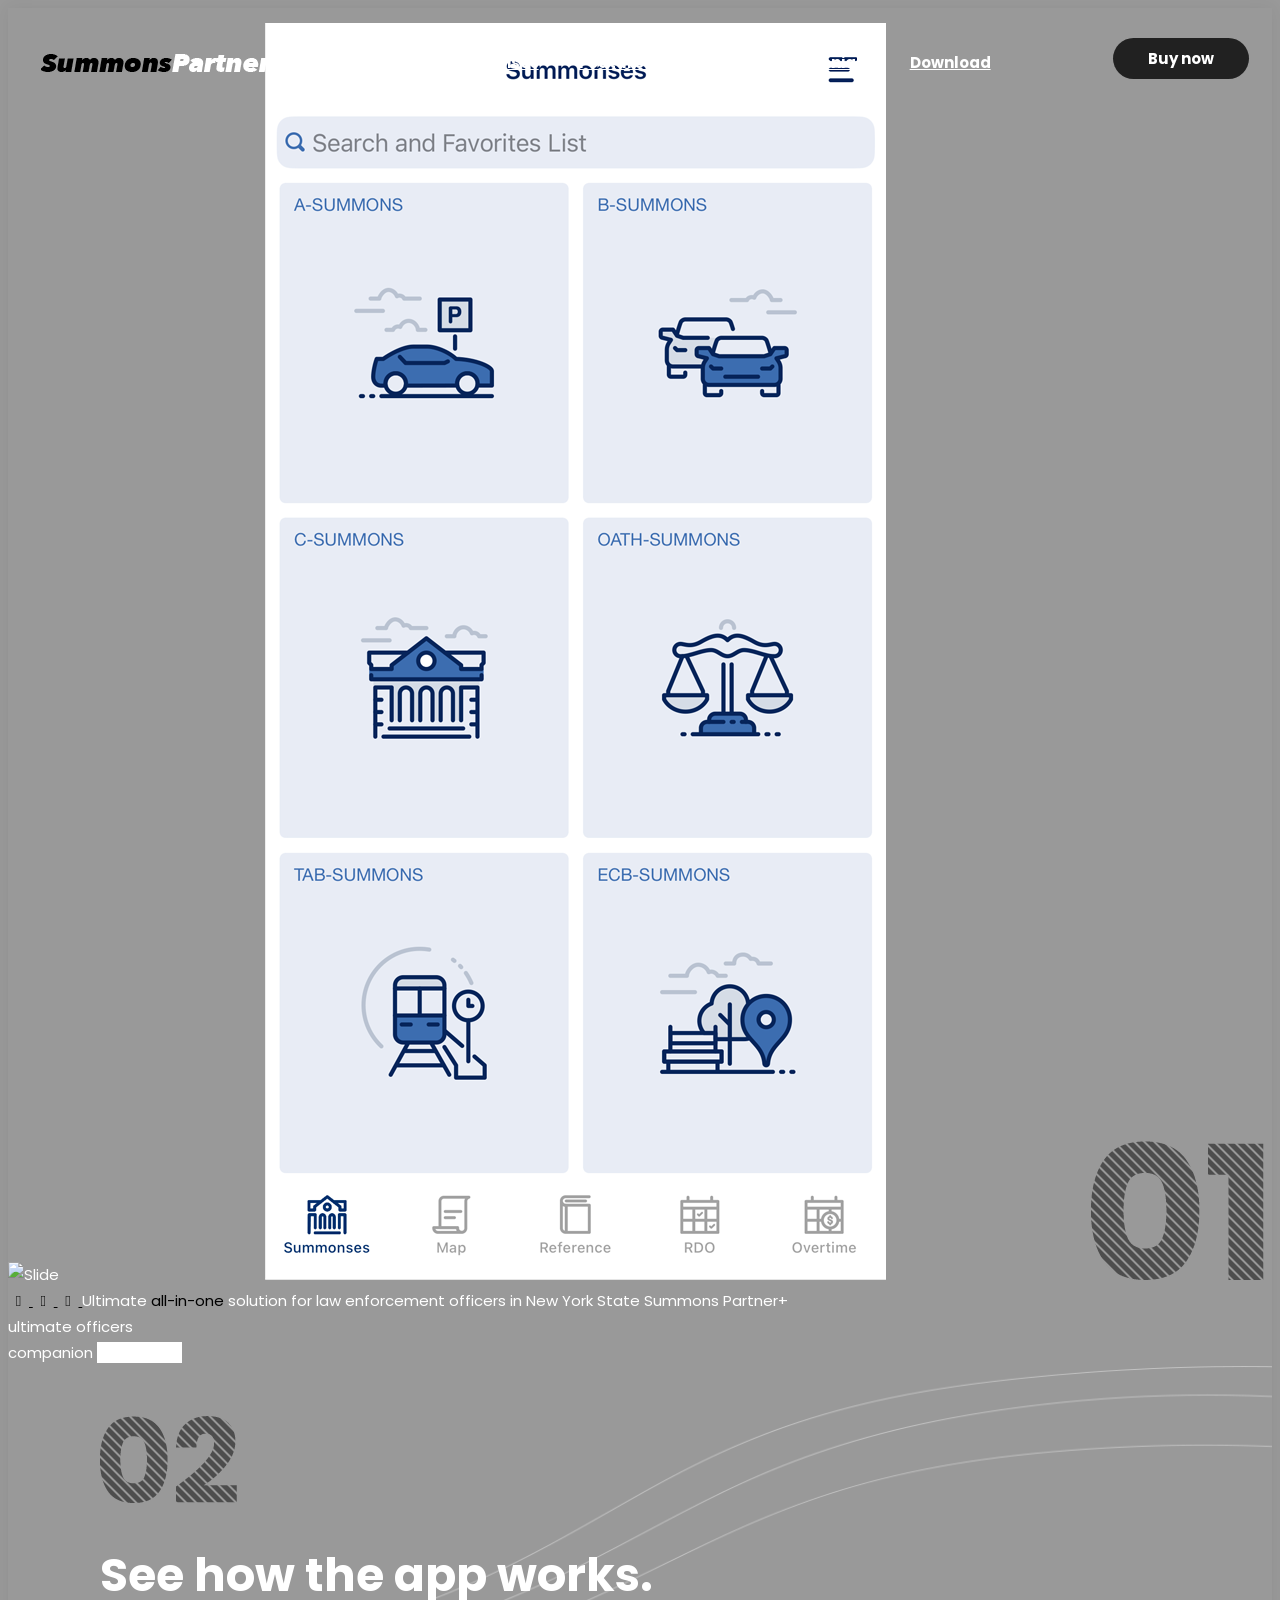
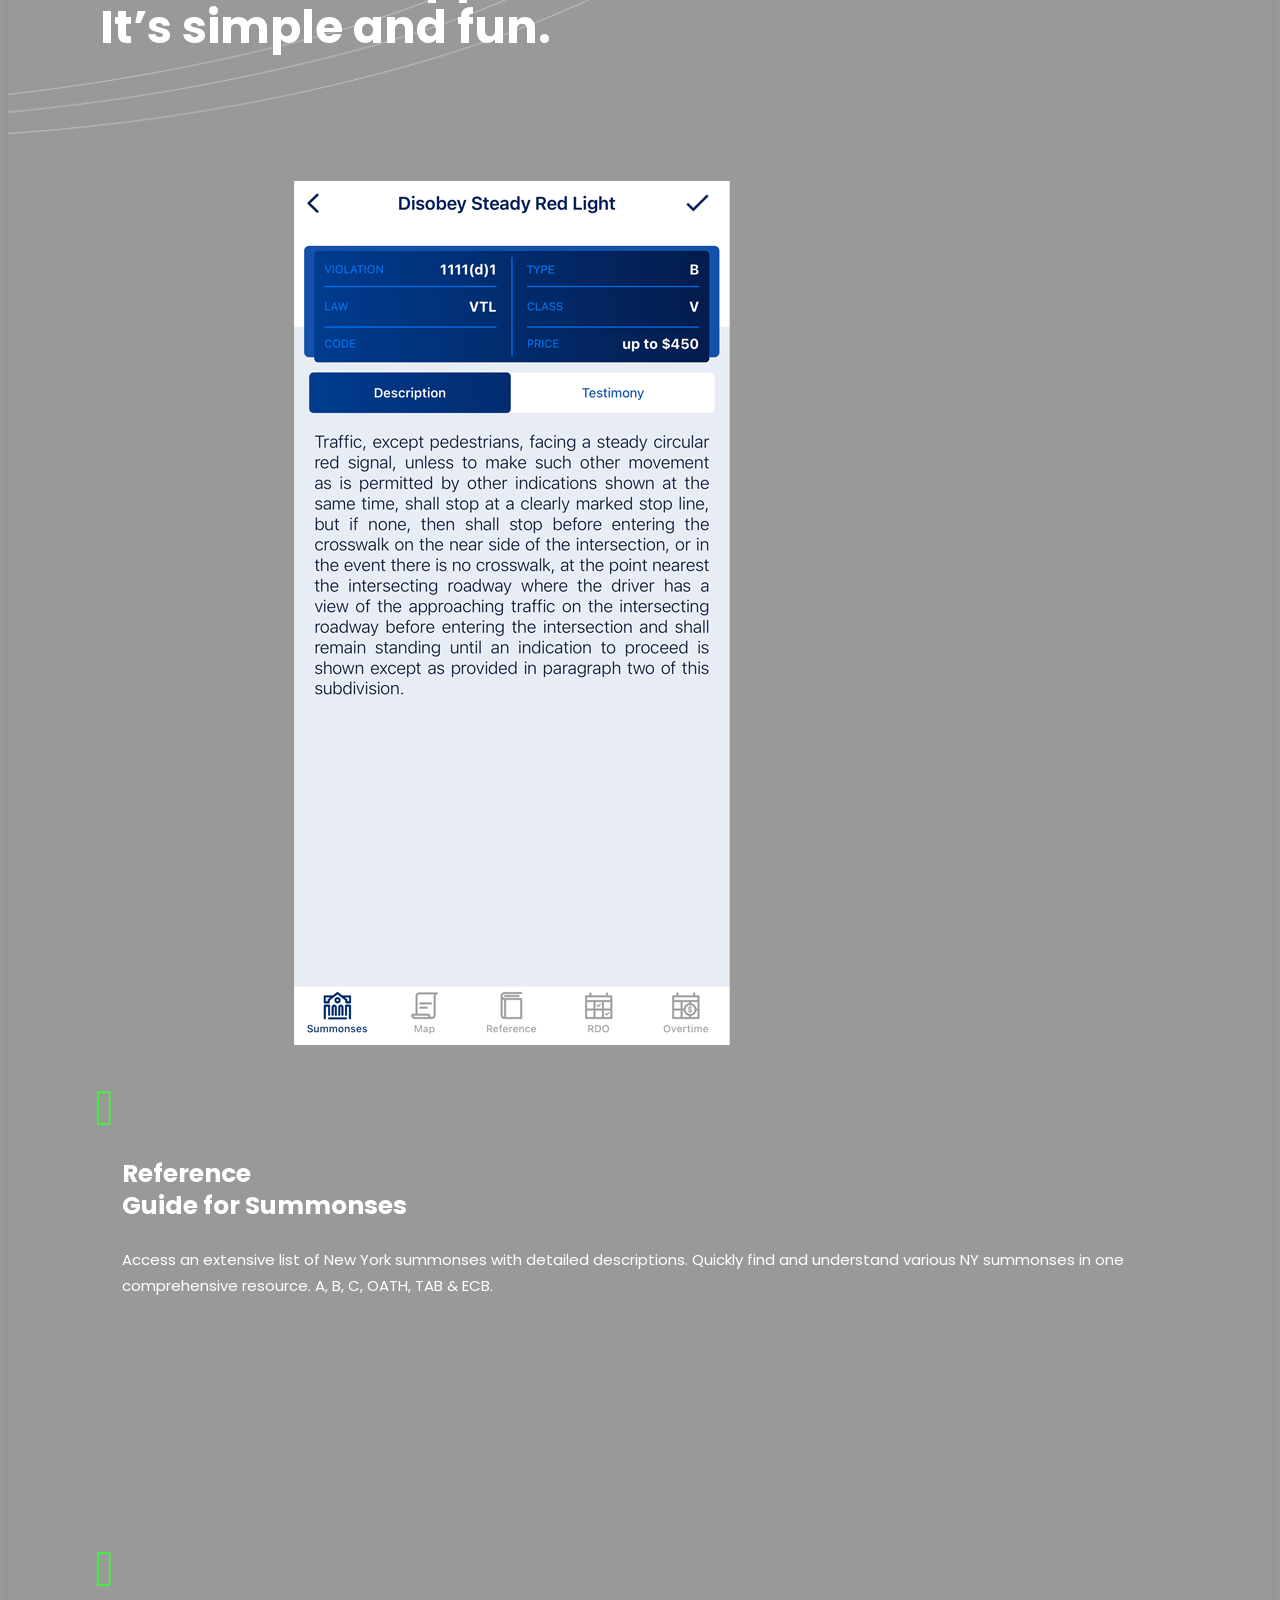
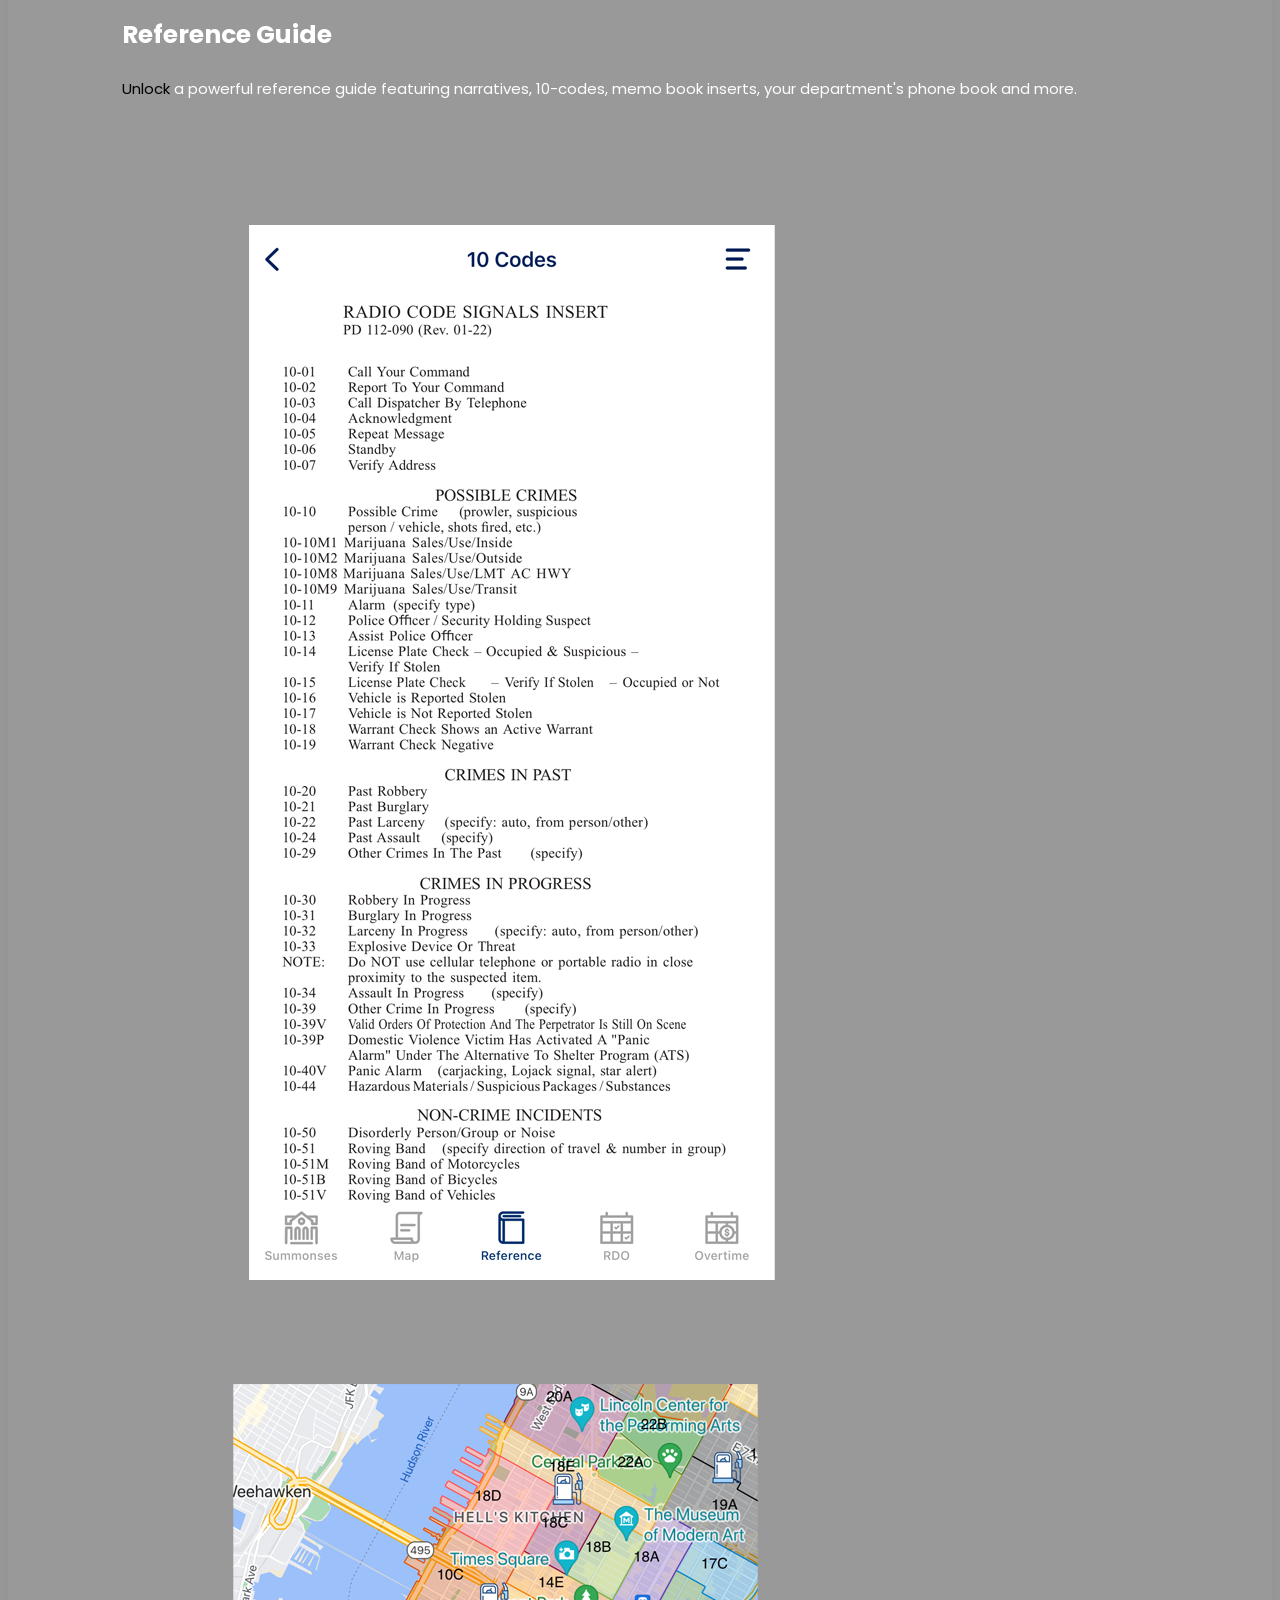
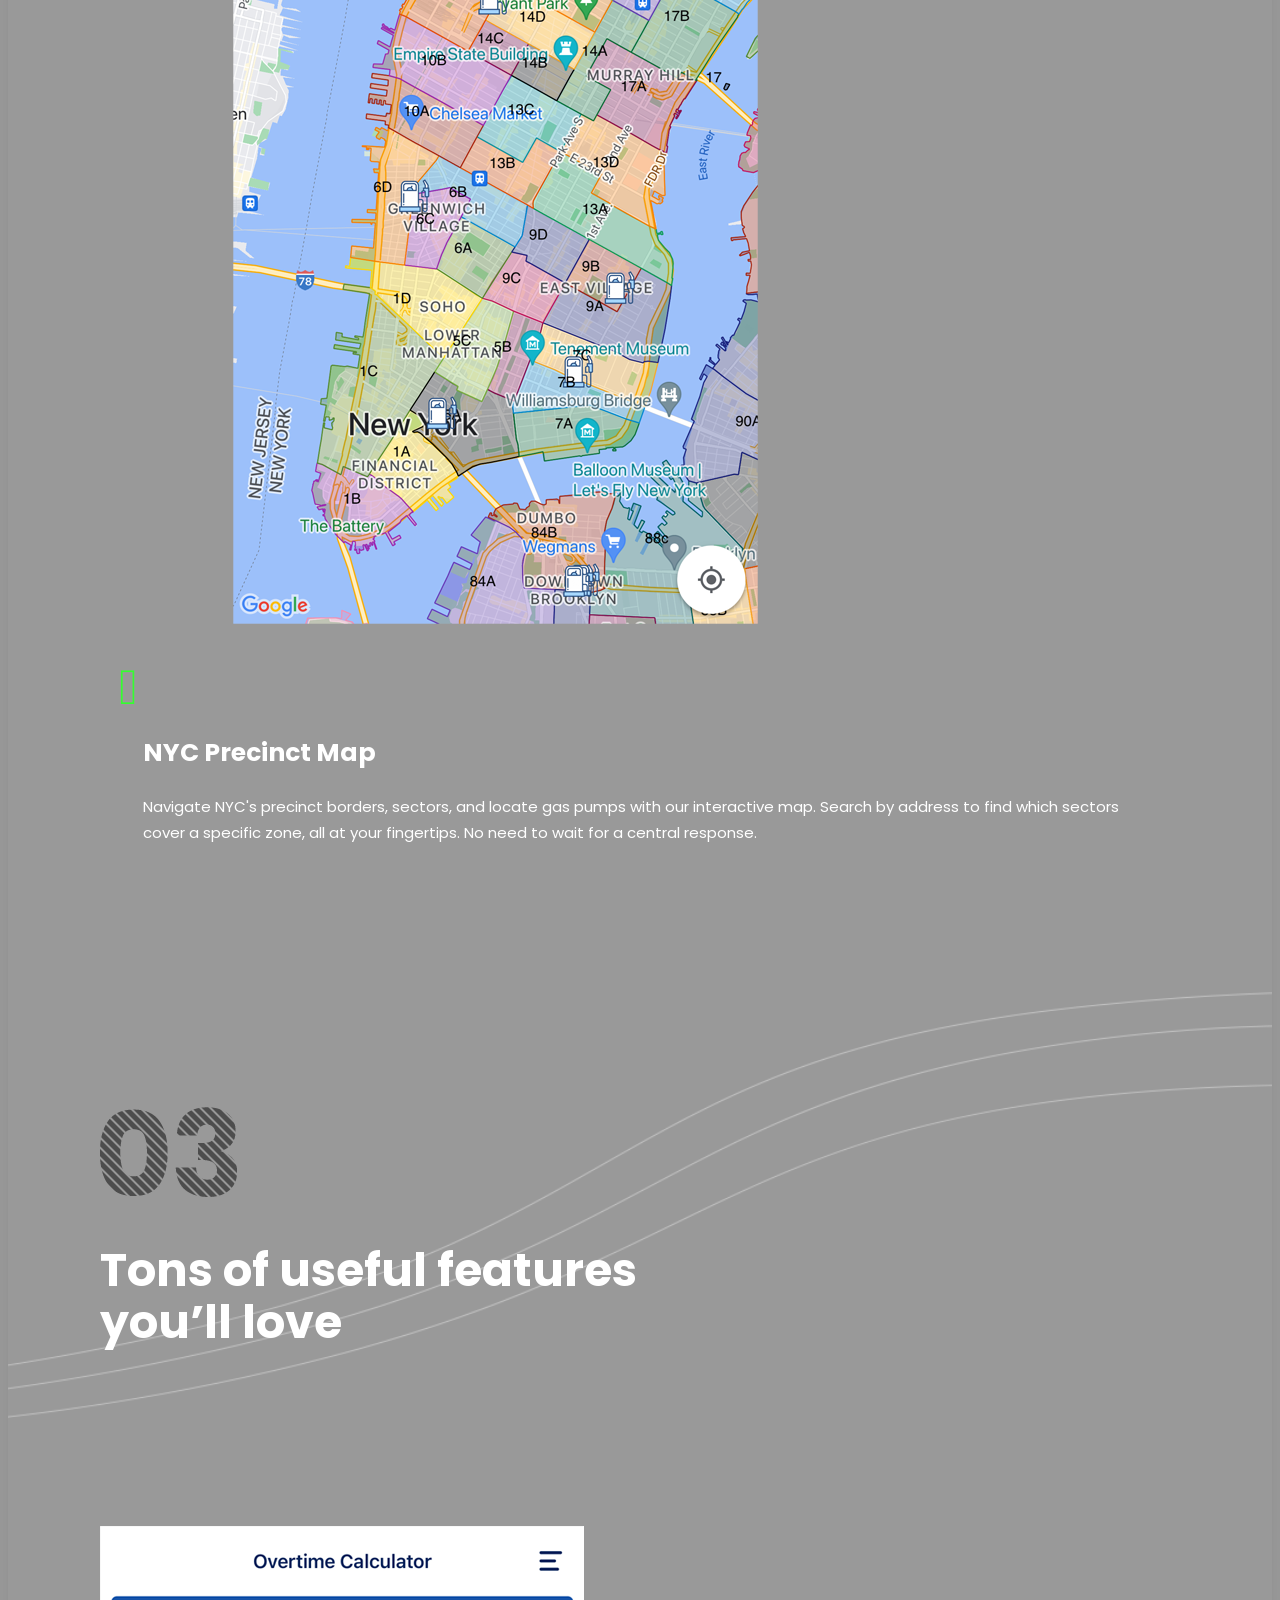
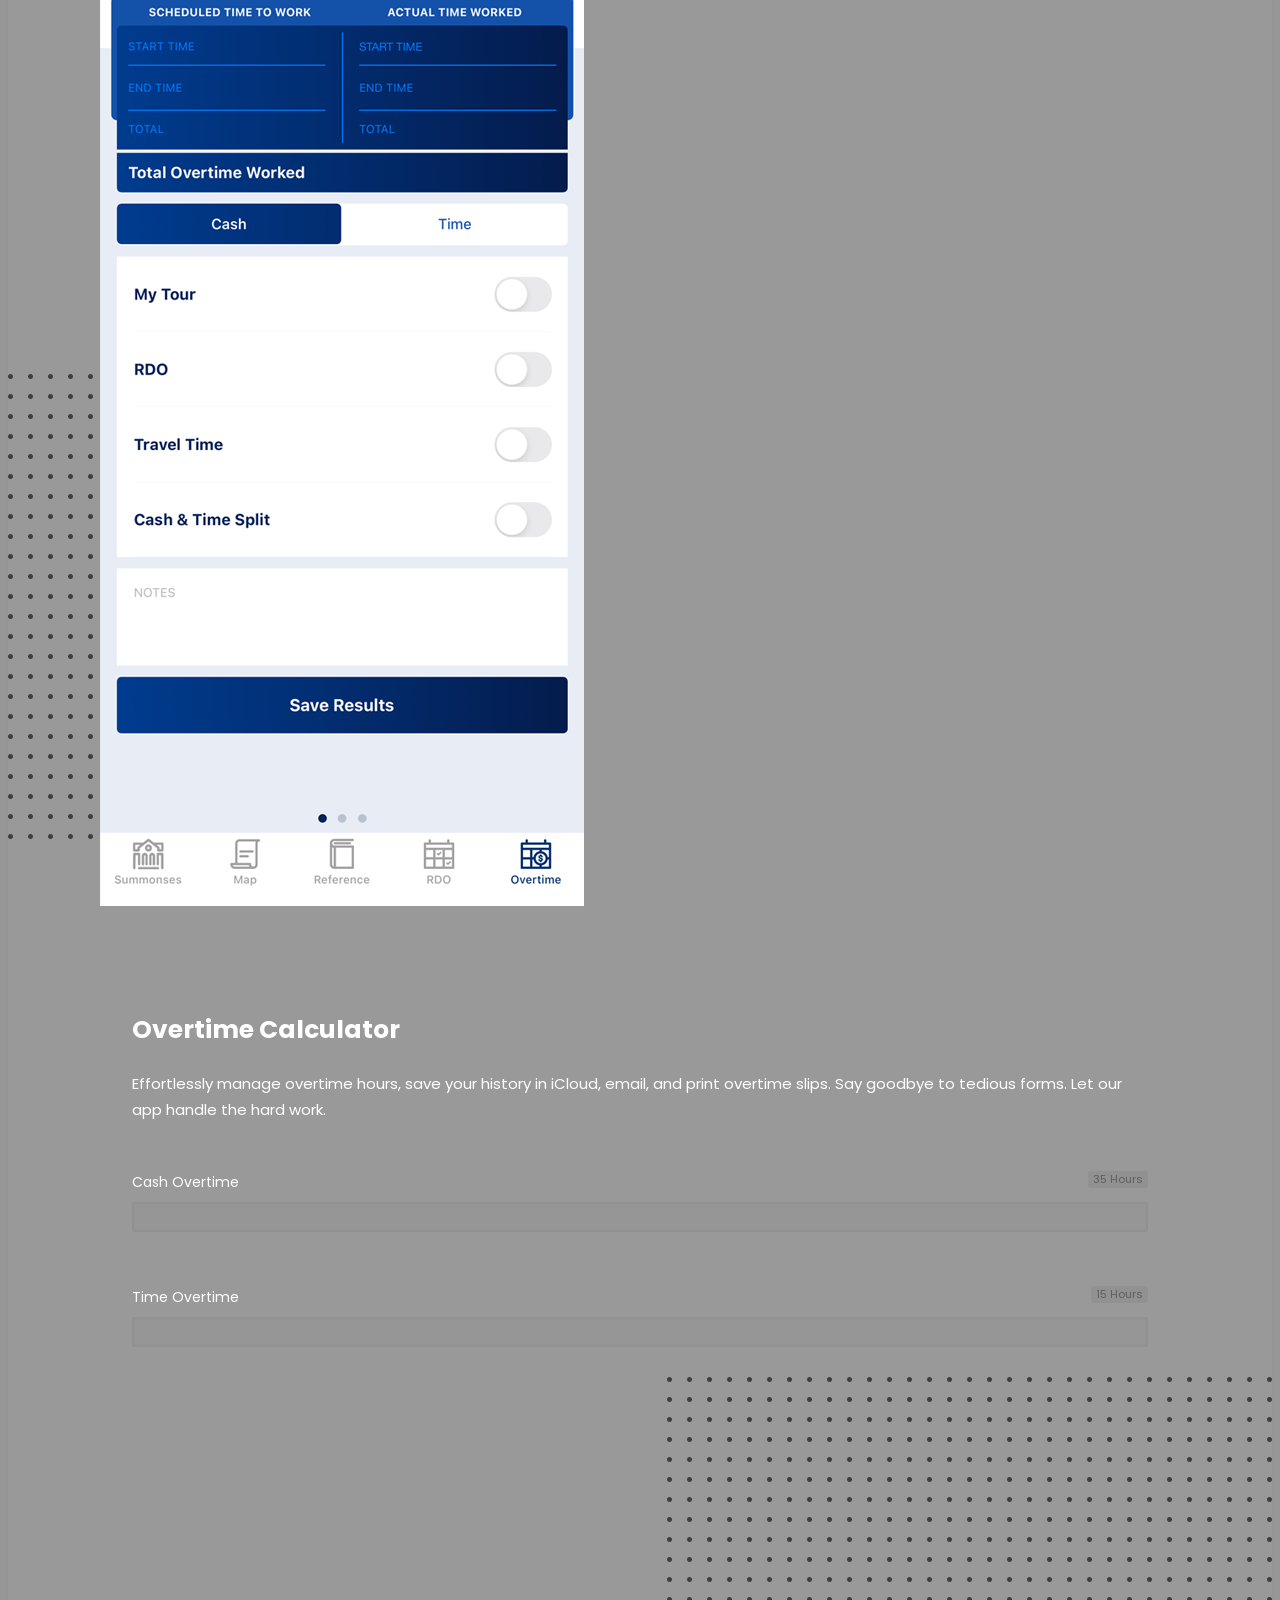
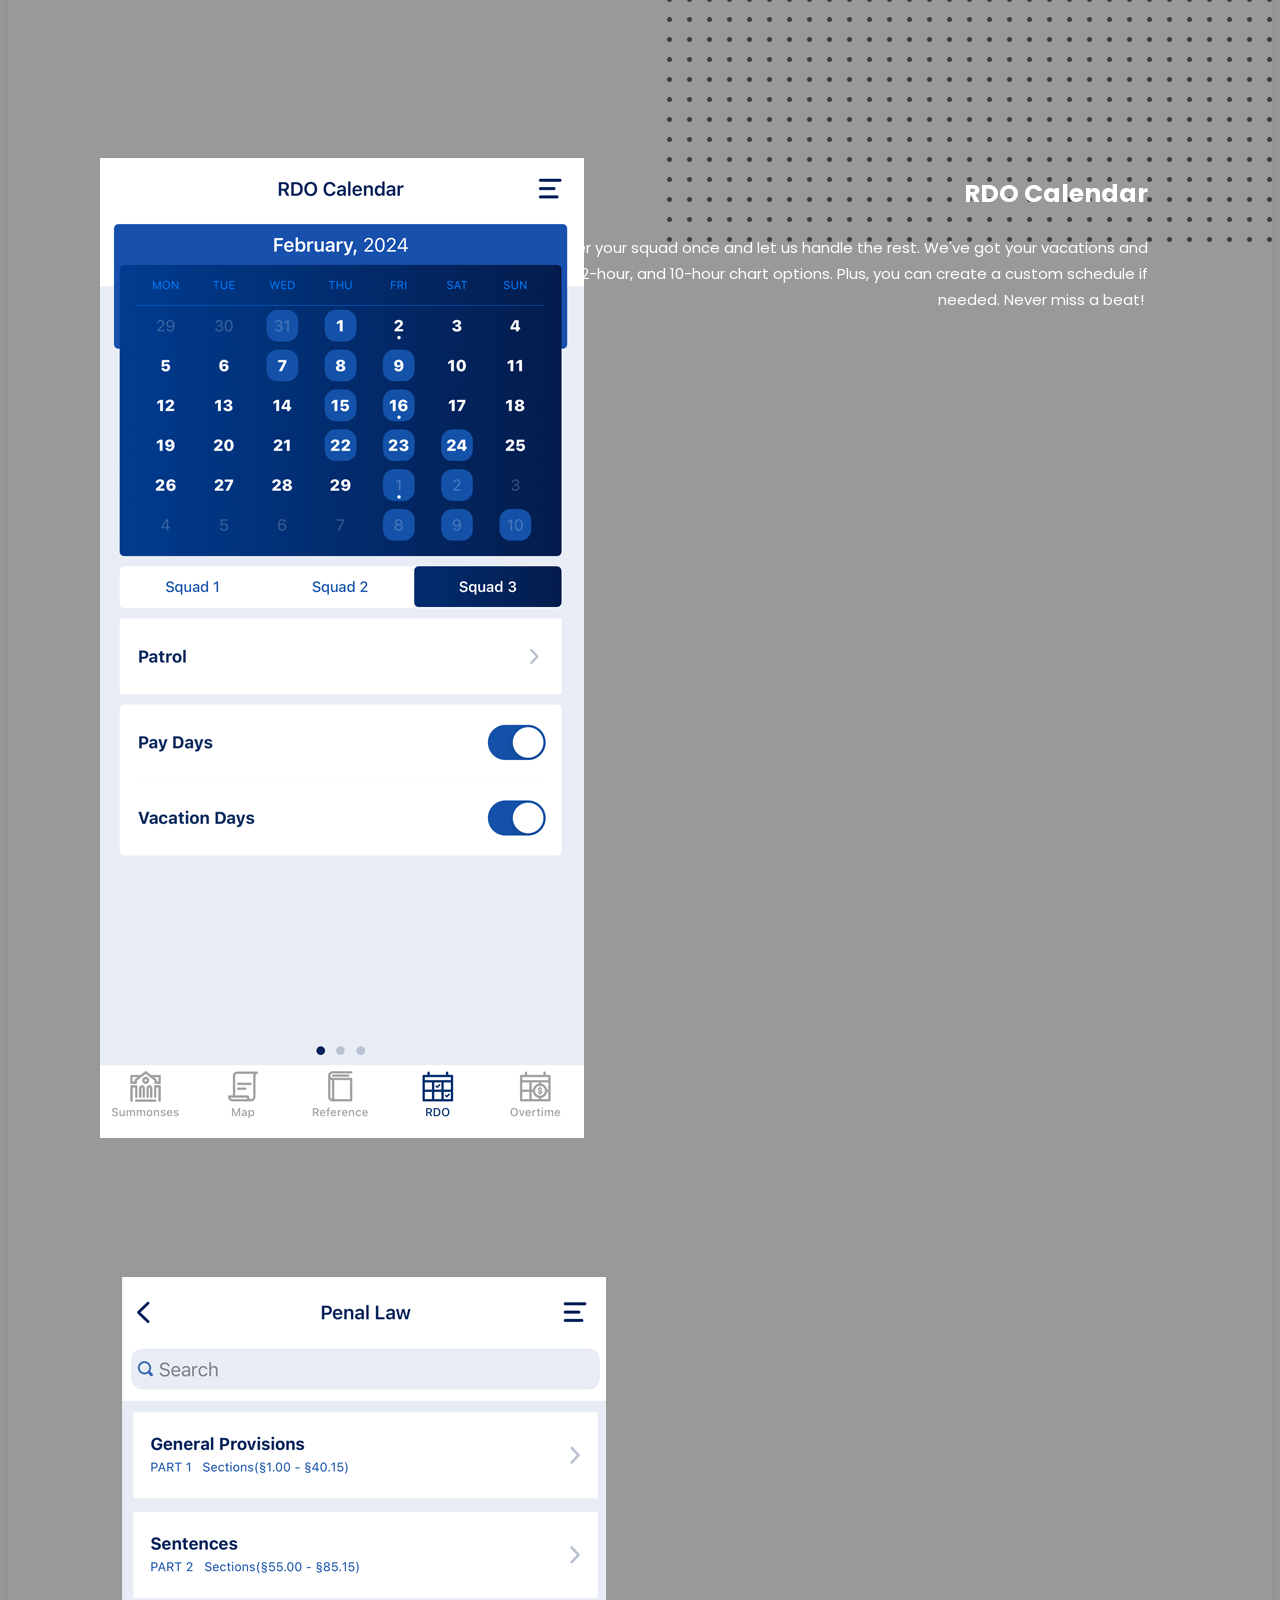
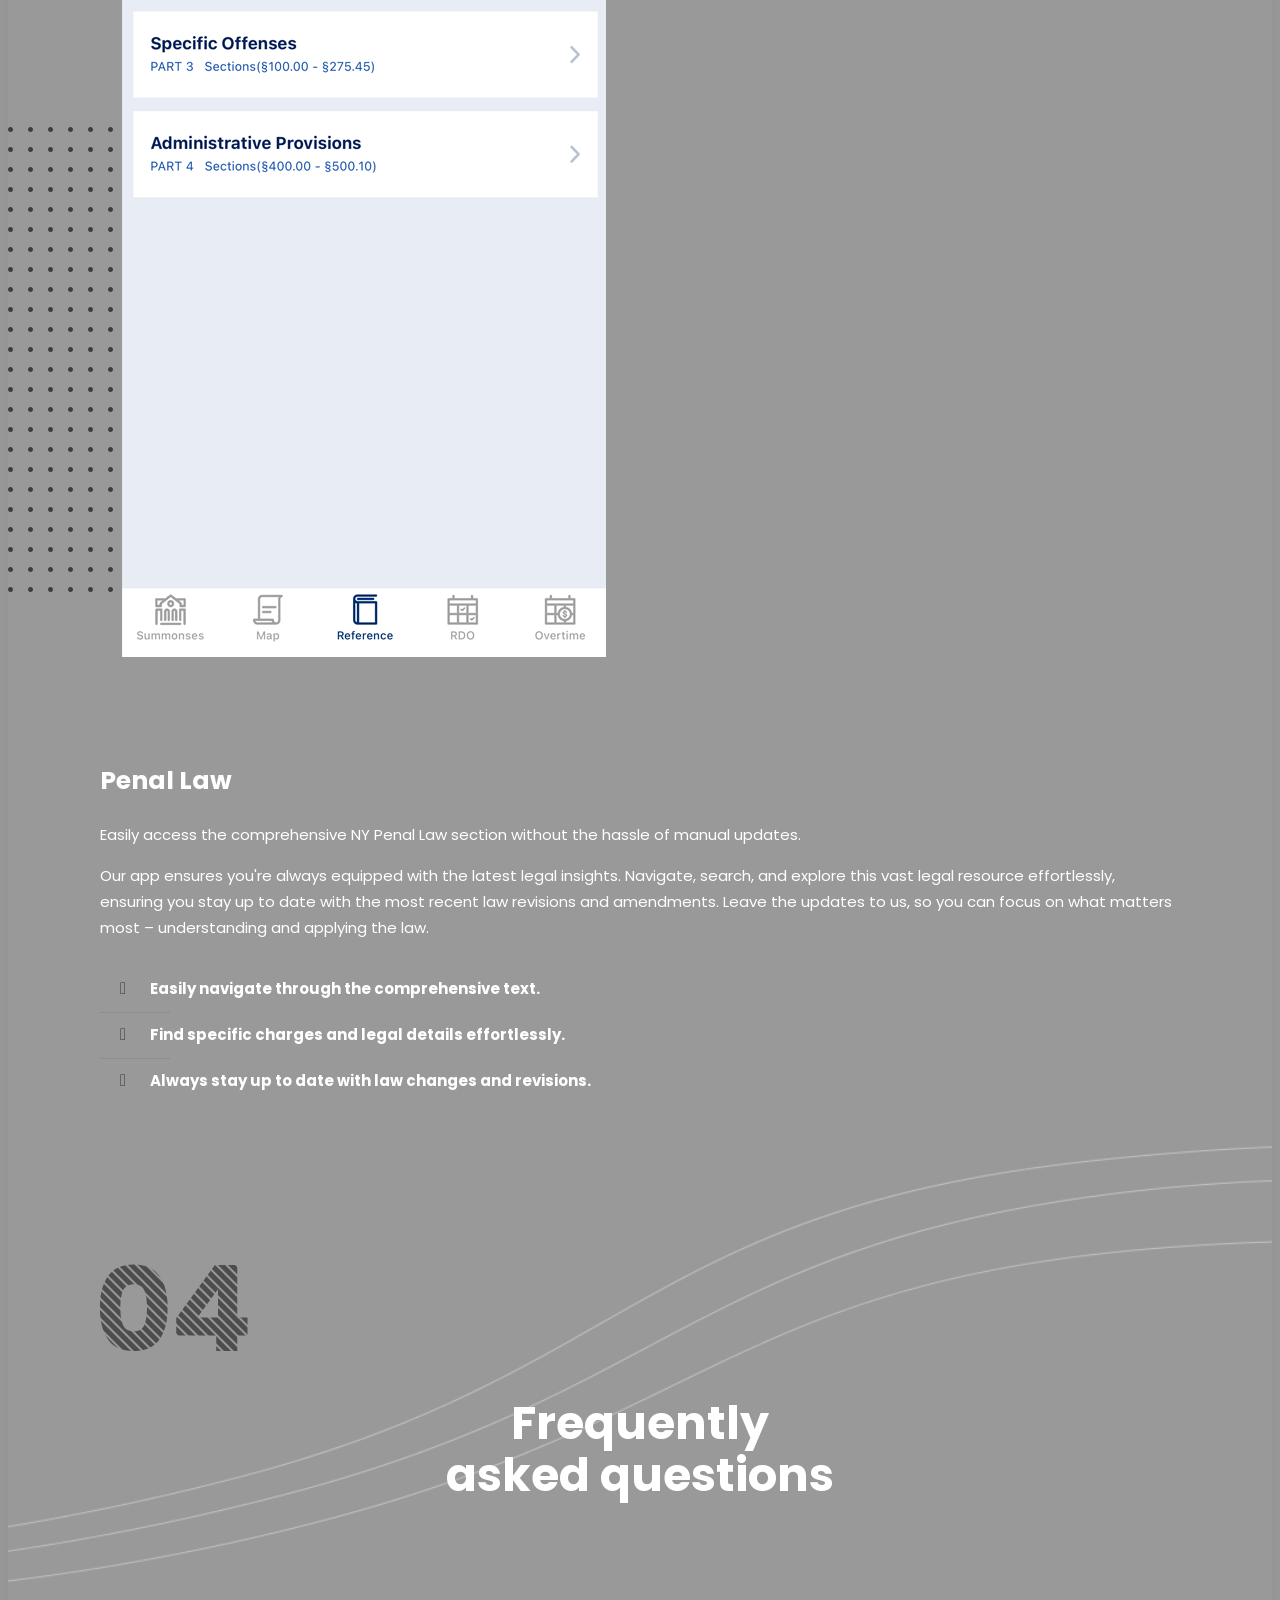
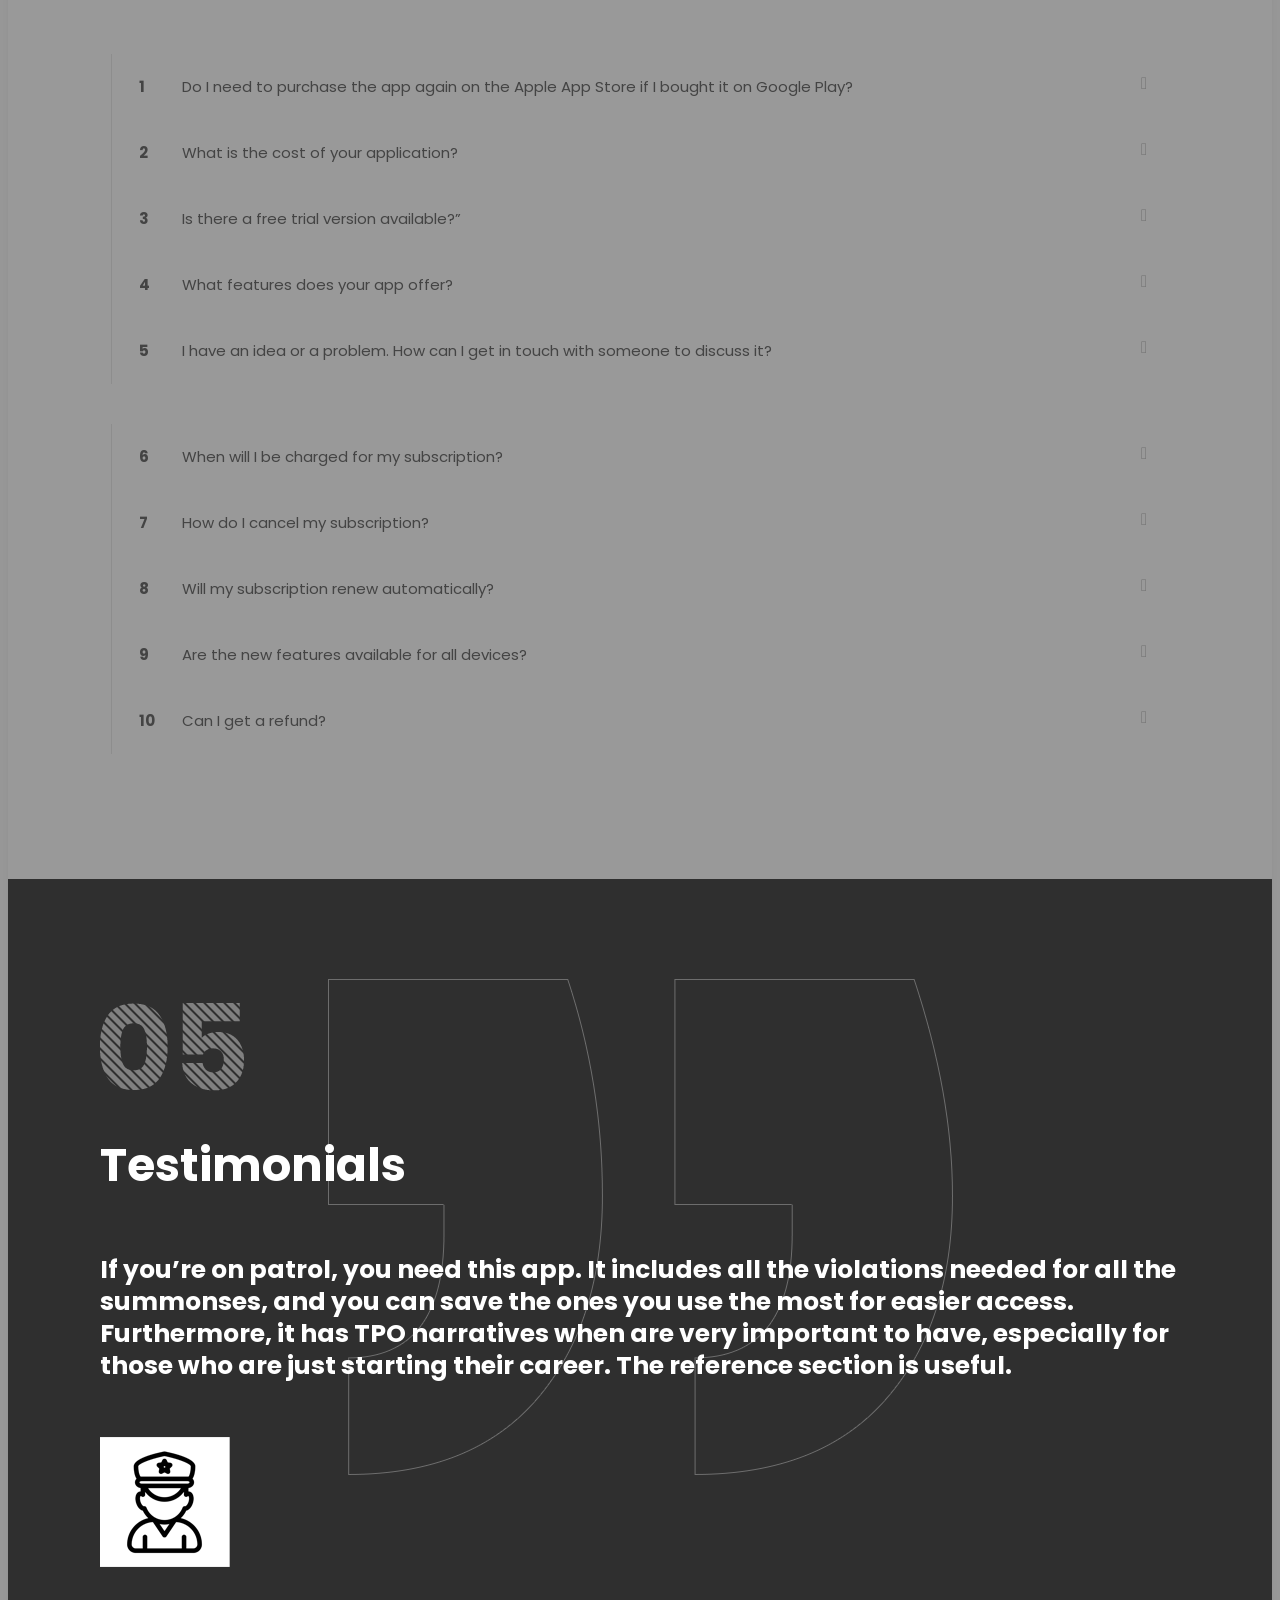
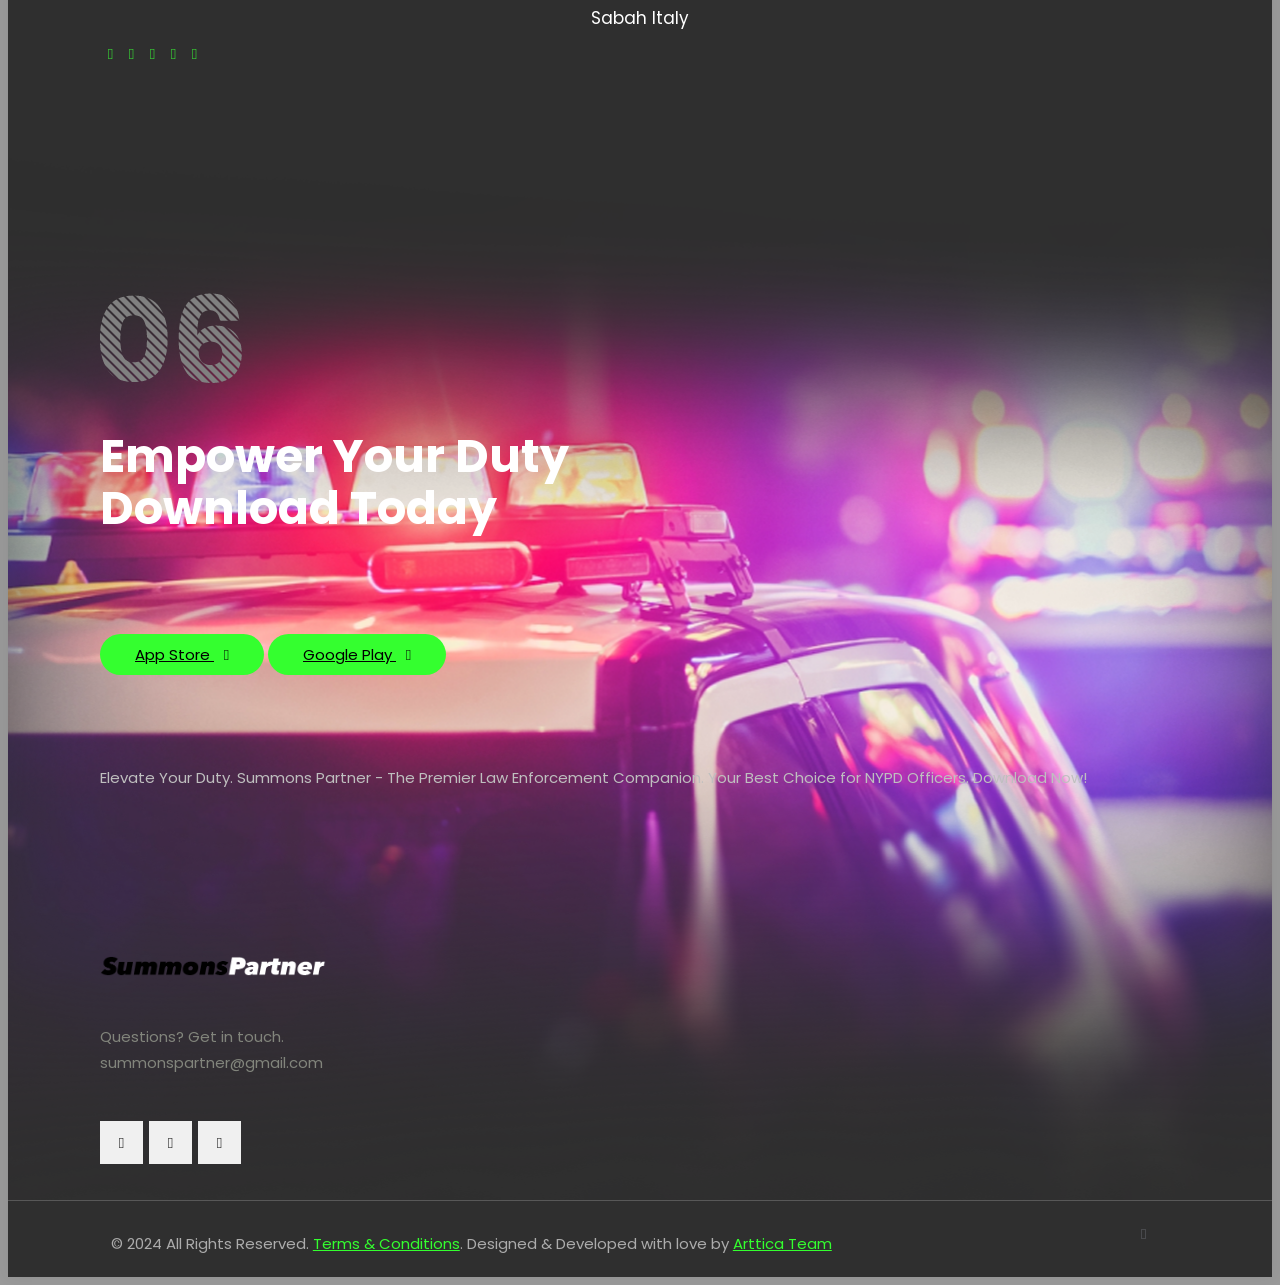
==== index.html @ 6516decd "Add files via upload" ====
<!DOCTYPE html>
<!--[if lt IE 7]><html class="no-js lt-ie10 lt-ie9 lt-ie8 lt-ie7"> <![endif]-->
<!--[if IE 7]><html class="no-js lt-ie10 lt-ie9 lt-ie8"> <![endif]-->
<!--[if IE 8]><html class="no-js lt-ie10 lt-ie9"> <![endif]-->
<!--[if IE 9]><html class="no-js lt-ie10"> <![endif]-->
<!--[if gt IE 8]><!-->
<html class="no-js">
<!--<![endif]-->

<head>
	<!-- Basic Page Needs -->
	<meta charset="utf-8">
	<title>Summons Partner</title>
	<meta name="description" content="">
	<meta name="author" content="">
	<!-- Mobile Specific Metas -->
	<meta name="viewport" content="width=device-width, initial-scale=1, maximum-scale=1">
	<!-- Favicons -->
	<link rel="shortcut icon" href="images/favicon.ico">
	<!-- FONTS -->
	<link rel='stylesheet' href='https://fonts.googleapis.com/css?family=Poppins:100,200,300,400,400italic,500,600,700,700italic,900'>
	<link rel='stylesheet' href='https://fonts.googleapis.com/css?family=Montserrat:100,200,300,400,400italic,500,600,700,700italic,900'>
	<!-- Bootstrap core CSS -->
	<link href="css/bootstrap.min.css" rel="stylesheet">
	<!--CSS -->
	<link rel='stylesheet' href='css/structure.css'>
	<link rel='stylesheet' href='css/app7.css'>
	<!-- Revolution Slider -->
	<link rel="stylesheet" href="plugins/rs-plugin-6.custom/css/rs6.css"> </head>

<body class="home page template-slider style-simple button-round layout-full-width one-page no-content-padding header-transparent header-fw sticky-header sticky-tb-color ab-hide subheader-both-center menu-link-color menuo-right menuo-no-borders mobile-tb-center mobile-side-slide mobile-mini-mr-ll tablet-sticky mobile-header-mini mobile-sticky">
	<div id="Wrapper">
		<div id="Header_wrapper">
			<header id="Header">
				<div id="Top_bar">
					<div class="row">
						<div class="column one">
							<div class="top_bar_left clearfix">
								<div class="logo">
									<a id="logo" href="index-app7.html" title="BeApp 7 - Betheme" data-height="60" data-padding="10"><img class="logo-main scale-with-grid" src="images/app7_logo.png" data-retina="images/app7_logo@2x.png" data-height="23" alt="app7_logo" data-no-retina/><img class="logo-sticky scale-with-grid" src="images/app7_logo.png" data-retina="images/app7_logo@2x.png" data-height="23" alt="app7_logo" data-no-retina/><img class="logo-mobile scale-with-grid" src="images/app7_logo.png" data-retina="images/app7_logo@2x.png" data-height="23" alt="app7_logo" data-no-retina/><img class="logo-mobile-sticky scale-with-grid" src="images/app7_logo.png" data-retina="images/app7_logo@2x.png" data-height="23" alt="app7_logo" data-no-retina/></a>
								</div>
								<div class="menu_wrapper">
									<nav id="menu">
										<ul id="menu-main-menu" class="menu menu-main">
											<li> <a href="#howitworks"><span>Summonses</span></a> </li>
											<li> <a href="#features"><span>Features</span></a> </li>
											<li> <a href="#faq"><span>FAQ</span></a> </li>
											<li> <a href="#testimonials"><span>Testimonials</span></a> </li>
											<li> <a href="#getapp"><span>Download</span></a> </li>
										</ul>
									</nav><a class="responsive-menu-toggle" href="#"><i class="icon-menu-fine"></i></a> </div>
							</div>
							<div class="top_bar_right">
								<div class="top_bar_right_wrapper"> <a href="https://apps.apple.com/us/app/summons-partner/id1329409724" class="action_button" target="_blank">Buy now</a> </div>
							</div>
						</div>
					</div>
				</div>
				<div class="mfn-main-slider mfn-rev-slider">
					<!-- START Home App7 REVOLUTION SLIDER 6.3.6 -->
					<p class="rs-p-wp-fix"></p>
					<rs-module-wrap id="rev_slider_1_1_wrapper" data-source="gallery" style="background:transparent;padding:0;margin:0px auto;margin-top:0;margin-bottom:0;">
						<rs-module id="rev_slider_1_1" data-version="6.3.6">
							<rs-slides>
								<rs-slide data-key="rs-1" data-title="Slide" data-anim="ei:d;eo:d;s:1000;r:0;t:fade;sl:0;"> <img src="images/transparent.png" alt="Slide" title="Home" data-bg="c:#999999;" class="rev-slidebg">
									<!--
										-->
									<rs-layer id="slider-1-slide-1-layer-0" data-type="image" data-rsp_ch="on" data-xy="xo:59px,59px,36px,36px;y:m;yo:13px,13px,7px,7px;" data-text="w:normal;s:20,20,12,12;l:0,0,15,15;" data-dim="w:563px,563px,352px,352px;h:691px,691px,433px,433px;" data-frame_0="x:-50,-50,-31,-31;" data-frame_1="sp:800;" data-frame_999="o:0;st:w;sR:8200;" style="z-index:12;"><img src="images/app7-slider-woman.png" width="1024" height="1257"> </rs-layer>
									<!--

										-->
									<rs-layer id="slider-1-slide-1-layer-1" data-type="shape" data-rsp_ch="on" data-xy="xo:199px,199px,124px,124px;y:m;yo:-17px,-17px,-10px,-10px;" data-text="w:normal;s:20,20,12,12;l:0,0,15,15;" data-dim="w:400px,400px,250px,250px;h:400px,400px,250px,250px;" data-border="bor:50%,50%,50%,50%;" data-frame_1="st:200;sp:800;sR:200;" data-frame_999="o:0;st:w;sR:8000;" data-tloop="f:frame_2;t:frame_2;" style="z-index:11;background-color:#34ff2f;"></rs-layer>
									<!--

										-->
									<rs-layer id="slider-1-slide-1-layer-2" data-type="shape" data-rsp_ch="on" data-xy="xo:209px,209px,130px,130px;y:m;yo:-14px,-14px,-8px,-8px;" data-text="w:normal;s:20,20,12,12;l:0,0,15,15;" data-dim="w:380px,380px,237px,237px;h:380px,380px,237px,237px;" data-border="bos:solid;boc:#fbfbfb;bow:1px,1px,1px,1px;bor:50%,50%,50%,50%;" data-frame_0="o:1;" data-frame_1="x:inherit;y:inherit;sX:2;sY:2;o:0;e:power2.inOut;st:790;sp:3000;sR:790;" data-frame_999="o:0;st:w;sR:5210;" data-tloop="t:frame_1;" style="z-index:9;background-color:rgba(0,0,0,0);"></rs-layer>
									<!--

										-->
									<rs-layer id="slider-1-slide-1-layer-3" data-type="shape" data-rsp_ch="on" data-xy="xo:209px,209px,130px,130px;y:m;yo:-14px,-14px,-8px,-8px;" data-text="w:normal;s:20,20,12,12;l:0,0,15,15;" data-dim="w:380px,380px,237px,237px;h:380px,380px,237px,237px;" data-border="bos:solid;boc:#fbfbfb;bow:1px,1px,1px,1px;bor:50%,50%,50%,50%;" data-frame_0="o:1;" data-frame_1="x:inherit;y:inherit;sX:2;sY:2;o:0;e:power2.inOut;st:1340;sp:3000;sR:1340;" data-frame_999="o:0;st:w;sR:4660;" data-tloop="t:frame_1;" style="z-index:8;background-color:rgba(0,0,0,0);"></rs-layer>
									<!--

										-->
									<rs-layer id="slider-1-slide-1-layer-5" data-type="shape" data-rsp_ch="on" data-xy="xo:209px,209px,130px,130px;y:m;yo:-14px,-14px,-8px,-8px;" data-text="w:normal;s:20,20,12,12;l:0,0,15,15;" data-dim="w:380px,380px,237px,237px;h:380px,380px,237px,237px;" data-border="bos:solid;boc:#fbfbfb;bow:1px,1px,1px,1px;bor:50%,50%,50%,50%;" data-frame_0="o:1;" data-frame_1="x:inherit;y:inherit;sX:2;sY:2;o:0;e:power2.inOut;st:1870;sp:3000;sR:1870;" data-frame_999="o:0;st:w;sR:4130;" data-tloop="t:frame_1;" style="z-index:7;background-color:rgba(0,0,0,0);"></rs-layer>
									<!--

										-->
									<rs-layer id="slider-1-slide-1-layer-6" data-type="image" data-rsp_ch="on" data-xy="xo:65px,65px,40px,40px;y:m;yo:-150px,-150px,-133px,-133px;" data-text="w:normal;s:20,20,12,12;l:0,0,15,15;" data-dim="w:100px,100px,62px,62px;h:80px,80px,50px,50px;" data-frame_1="st:290;sp:420;sR:290;" data-frame_999="o:0;st:w;sR:8290;" style="z-index:13;"><img src="images/app7-slider-011.png" width="173" height="139"> </rs-layer>
									<!--

										--><a id="slider-1-slide-1-layer-8" class="rs-layer" href="#" target="_self" rel="nofollow" data-type="text" data-color="#e1e1e1" data-rsp_ch="on" data-xy="x:l,l,r,r;xo:22px,22px,20px,20px;y:m,m,b,b;yo:0,0,20px,20px;" data-text="w:normal;s:22,22,20,20;l:25,25,15,15;" data-basealign="slide" data-frame_1="st:280;sR:280;" data-frame_999="o:0;st:w;sR:8420;" data-frame_hover="c:#212121;sp:400ms;" style="z-index:17;font-family:Roboto;cursor:pointer;"><i class="icon-facebook"></i> </a>
									<!--

										--><a id="slider-1-slide-1-layer-10" class="rs-layer" href="#" target="_self" rel="nofollow" data-type="text" data-color="#e1e1e1" data-rsp_ch="on" data-xy="x:l,l,r,r;xo:22px,22px,55px,55px;y:m,m,b,b;yo:50px,50px,20px,20px;" data-text="w:normal;s:22,22,20,20;l:25,25,15,15;" data-basealign="slide" data-frame_1="st:280;sR:280;" data-frame_999="o:0;st:w;sR:8420;" data-frame_hover="c:#212121;sp:400ms;" style="z-index:16;font-family:Roboto;cursor:pointer;"><i class="icon-twitter"></i> </a>
									<!--

										--><a id="slider-1-slide-1-layer-11" class="rs-layer" href="#" target="_self" rel="nofollow" data-type="text" data-color="#e1e1e1" data-rsp_ch="on" data-xy="x:l,l,r,r;xo:22px,22px,90px,90px;y:m,m,b,b;yo:-50px,-50px,20px,20px;" data-text="w:normal;s:22,22,20,20;l:25,25,15,15;" data-basealign="slide" data-frame_1="st:290;sR:290;" data-frame_999="o:0;st:w;sR:8410;" data-frame_hover="c:#212121;sp:400ms;" style="z-index:15;font-family:Roboto;cursor:pointer;"><i class="icon-instagram"></i> </a>
									<!--

										-->
									<rs-layer id="slider-1-slide-1-layer-12" data-type="text" data-color="#e1e1e1" data-rsp_ch="on" data-xy="x:r;xo:20px,20px,11px,11px;y:m;yo:75px,75px,20px,20px;" data-text="w:normal;s:18,18,17,17;l:26;a:right;" data-dim="w:375px,375px,390px,390px;" data-frame_0="x:0,0,0px,0px;y:0,0,0px,0px;" data-frame_1="x:0,0,0px,0px;y:0,0,0px,0px;e:power4.inOut;st:300;sp:400;sR:300;" data-frame_999="o:0;st:w;sR:8300;" style="z-index:19;font-family:Poppins;"> Ultimate <span style="color:#000;">all-in-one</span> solution for law enforcement officers in New York State </rs-layer>
									<!--

										-->
									<rs-layer id="slider-1-slide-1-layer-13" data-type="text" data-rsp_ch="on" data-xy="x:r;xo:20px,20px,12px,12px;y:m;yo:-91px,-91px,-106px,-106px;" data-text="w:normal;s:64,64,46,46;l:65,65,47,47;fw:700;a:right;" data-frame_0="x:0,0,0px,0px;y:0,0,0px,0px;" data-frame_1="x:0,0,0px,0px;y:0,0,0px,0px;e:power4.inOut;st:300;sp:400;sR:300;" data-frame_999="o:0;st:w;sR:8300;" style="z-index:18;font-family:Poppins;"> Summons Partner+
										<br> ultimate officers
										<br> companion </rs-layer>
									<!--

										-->
									<rs-layer id="slider-1-slide-1-layer-14" class="rev-btn" data-type="button" data-color="#0c0c0c" data-rsp_ch="on" data-xy="x:r;xo:20px,20px,12px,12px;y:m;yo:177px,177px,101px,101px;" data-text="w:normal;s:16,16,18,18;l:40,40,34,34;fw:700;" data-dim="minh:0px,0px,none,0px;" data-actions='o:click;a:scrollbelow;offset:-30px;sp:1000ms;e:power1.inOut;' data-padding="t:2,2,3,3;r:40,40,34,34;b:2,2,3,3;l:40,40,34,34;" data-border="bor:25px,25px,25px,25px;" data-frame_0="x:0,0,0px,0px;y:0,0,0px,0px;" data-frame_1="x:0,0,0px,0px;y:0,0,0px,0px;st:300;sp:400;sR:300;" data-frame_999="o:0;st:w;sR:8300;" data-frame_hover="c:#1c1c1c;bgc:#34ff2f;bor:25px,25px,25px,25px;bri:120%;" style="z-index:20;background-color:#fff;font-family:Poppins;cursor:pointer;"> Take a tour </rs-layer>
									<!--
										-->
								</rs-slide>
							</rs-slides>
						</rs-module>
					</rs-module-wrap>
					<!-- END REVOLUTION SLIDER -->
				</div>
			</header>
		</div>
		<div id="Content">
			<div class="section mcb-section bg-cover" id="howitworks" style="padding-top:50px;padding-bottom:50px;background-image:url(images/app7-wave-bg.png);background-repeat:no-repeat;background-position:center top">
				<div class="container">
					<div class="row">
						<div class="col-12 text-center">
							<div class="image_frame image_item no_link scale-with-grid aligncenter no_border">
								<div class="image_wrapper"><img class="scale-with-grid" src="images/app7-02.png" alt="app7 02" title="" width="137" height="87" /> </div>
							</div>
							<hr class="no_line" style="margin:0 auto 20px">
							<h2>See how the app works.
														<br>
														It’s simple and fun.</h2> </div>
					</div>
				</div>
			</div>
			<div class="section" style="padding-top:40px;padding-bottom:8px">
				<div class="container">
					<div class="row">
						<div class="col-md-5" style="padding:0 2%">
							<div class="image_frame image_item no_link scale-with-grid no_border">
								<div class="image_wrapper"><img class="scale-with-grid" src="images/app7-run.png" alt="app7-run" title="" width="780" height="864" /> </div>
							</div>
						</div>
						<div class="col-md-5" style="padding:30px 2%"> <i class="icon-record" style="color:#34ff2f; font-size:50px; line-height:50px; margin-left:-5%;"></i>
							<hr class="no_line" style="margin: 0 auto 20px auto" />
							<h3>Reference
														<br>
														Guide for Summonses</h3>
							<p> Access an extensive list of New York summonses with detailed descriptions. Quickly find and understand various NY summonses in one comprehensive resource. A, B, C, OATH, TAB & ECB. </p>
						</div>
					</div>
				</div>
			</div>
			<div class="section" style="padding-top:8px">
				<div class="container">
					<div class="row">
						<div class="col-12">
							<hr class="no_line" style="margin:0 auto 50px"> </div>
						<div class="col-md-2">
							<div class="placeholder"> &nbsp; </div>
						</div>
						<div class="col-md-5" style="padding:10% 2%"> <i class="icon-record" style="color:#34ff2f; font-size:50px; line-height:50px; margin-left:-5%;"></i>
							<hr class="no_line" style="margin: 0 auto 20px auto" />
							<h3>Reference Guide</h3>
							<p> <span style="color:#000;">Unlock</span> a powerful reference guide featuring narratives, 10-codes, memo book inserts, your department's phone book and more. </p>
						</div>
						<div class="col-md-5" style="padding:0 2%">
							<div class="image_frame image_item no_link scale-with-grid no_border">
								<div class="image_wrapper"><img class="scale-with-grid" src="images/reference.png" alt="Reference" title="" width="780" height="1055" /> </div>
							</div>
						</div>
					</div>
				</div>
			</div>
			<div class="section" style="padding-top:20px;padding-bottom:100px">
				<div class="container">
					<div class="row">
						<div class="col-12">
							<hr class="no_line" style="margin:0 auto 50px"> </div>
						<div class="col-md-6" style="padding:0 2%">
							<div class="row">
								<div class="col-md-2">
									<div class="placeholder"> &nbsp; </div>
								</div>
								<div class="col-md-10">
									<div class="image_frame image_item no_link scale-with-grid no_border">
										<div class="image_wrapper"><img class="scale-with-grid" src="images/precinct-map.png" alt="precinct map" title="NYC Precinct Map" width="780" height="840" /> </div>
									</div>
								</div>
							</div>
						</div>
						<div class="col-md-6" style="padding:30px 4%">
							<div class="row">
								<div class="col-md-9"> <i class="icon-record" style="color:#34ff2f; font-size:50px; line-height:50px; margin-left:-5%;"></i>
									<hr class="no_line" style="margin: 0 auto 20px auto" />
									<h3>NYC Precinct Map</h3>
									<p> Navigate NYC's precinct borders, sectors, and locate gas pumps with our interactive map. Search by address to find which sectors cover a specific zone, all at your fingertips. No need to wait for a central response. </p>
								</div>
							</div>
						</div>
					</div>
				</div>
			</div>
			<div class="section mcb-section bg-cover" id="features" style="padding-top:66px;padding-bottom:50px;background-image:url(images/app7-wave-bg.png);background-repeat:no-repeat;background-position:center top">
				<div class="container">
					<div class="row">
						<div class="col-12">
							<hr class="no_line" style="margin:0 auto 50px"> </div>
						<div class="col-12 text-center">
							<div class="image_frame image_item no_link scale-with-grid aligncenter no_border">
								<div class="image_wrapper"><img class="scale-with-grid" src="images/app7-03.png" alt="app7 03" title="" width="137" height="90" /> </div>
							</div>
						</div>
						<div class="col-12">
							<hr class="no_line" style="margin:0 auto 30px"> </div>
						<div class="col-12 text-center">
							<h2>Tons of useful features
														<br>
														you’ll love</h2> </div>
					</div>
				</div>
			</div>
			<div class="section" style="padding-top:40px;background-image:url(images/app7-section3-dot1.png);background-repeat:no-repeat;background-position:left center">
				<div class="container">
					<div class="row">
						<div class="col-12">
							<hr class="no_line" style="margin:0 auto 50px"> </div>
						<div class="col-md-4">
							<div class="image_frame image_item no_link scale-with-grid no_border">
								<div class="image_wrapper"><img class="scale-with-grid" src="images/overtime-calculator.png" alt="" title="Police Overtima Calculator" width="484" height="980" /> </div>
							</div>
						</div>
						<div class="col-md-7" style="padding:30px 3%">
							<div class="column_attr clearfix" style="padding:45px 0% 0px;">
								<h3>Overtime Calculator</h3>
								<p> Effortlessly manage overtime hours, save your history in iCloud, email, and print overtime slips. Say goodbye to tedious forms. Let our app handle the hard work. </p>
								<div class="progress_bars">
									<ul class="bars_list">
										<ul>
											<li>
												<h6>Cash Overtime<span class="label">35 <em>Hours</em></span></h6>
												<div class="bar" style="height:30px"> <span class="progress" style="width:85%;"></span> </div>
											</li>
											<li>
												<h6>Time Overtime<span class="label">15 <em>Hours</em></span></h6>
												<div class="bar" style="height:30px"> <span class="progress" style="width:55%;"></span> </div>
											</li>
										</ul>
									</ul>
								</div>
							</div>
						</div>
					</div>
				</div>
			</div>
			<div class="section" style="padding-top:20px;padding-bottom:30px;background-image:url(images/app7-section3-dot2.png);background-repeat:no-repeat;background-position:right top">
				<div class="container">
					<div class="row">
						<div class="col-12">
							<hr class="no_line" style="margin:0 auto 50px"> </div>
						<div class="col-md-2">
							<div class="placeholder"> &nbsp; </div>
						</div>
						<div class="col-md-5" style="padding:30px 3%">
							<div class="column_attr clearfix align_right" style="padding:250px 0% 0px;">
								<h3>RDO Calendar</h3>
								<p> Stay in control of your schedule with our RDO calendar. Enter your squad once and let us handle the rest. We've got your vacations and IVD days covered, and offer regular squad, modern 12-hour, and 10-hour chart options. Plus, you can create a custom schedule if needed. Never miss a beat!  </p>
							</div>
						</div>
						<div class="col-md-5" style="margin-top:-200px" data-mobile="no-up">
							<div class="image_frame image_item no_link scale-with-grid no_border">
								<div class="image_wrapper"><img class="scale-with-grid" src="images/rdo-calendar.png" alt="" title="RDO Calendar" width="484" height="980" /> </div>
							</div>
						</div>
					</div>
				</div>
			</div>
			<div class="section mcb-section dark" style="padding-top:25px;background-image:url(images/app7-section3-dot3.png);background-repeat:no-repeat;background-position:left center">
				<div class="container">
					<div class="row">
						<div class="col-12">
							<hr class="no_line" style="margin:0 auto 50px"> </div>
						<div class="col-md-2">
							<div class="placeholder"> &nbsp; </div>
						</div>
						<div class="col-md-4" style="padding:0 2%">
							<div class="image_frame image_item no_link scale-with-grid no_border">
								<div class="image_wrapper"><img class="scale-with-grid" src="images/nys-penal-law.png" alt="" title="NYS Penal Law" width="484" height="980" /> </div>
							</div>
						</div>
						<div class="col-md-5" style="padding:30px 0">
							<div class="row">
								<div class="col-md-10">
									<div class="column_attr clearfix" style="padding:45px 0% 0px;">
										<h3>Penal Law</h3>
										<p> Easily access the comprehensive NY Penal Law section without the hassle of manual updates. </p>
										<p> Our app ensures you're always equipped with the latest legal insights. Navigate, search, and explore this vast legal resource effortlessly, ensuring you stay up to date with the most recent law revisions and amendments. Leave the updates to us, so you can focus on what matters most – understanding and applying the law. </p>
										<hr class="no_line" style="margin: 0 auto 20px auto" />
										<ul class="list_check">
											<li> <strong>Easily navigate through the comprehensive text.</strong> </li>
											<li> <strong>Find specific charges and legal details effortlessly.</strong> </li>
											<li> <strong>Always stay up to date with law changes and revisions.</strong> </li>
										</ul>
									</div>
								</div>
							</div>
						</div>
					</div>
				</div>
			</div>
			<div class="section mcb-section bg-cover" id="faq" style="padding-top:120px;background-image:url(images/app7-wave-bg.png);background-repeat:no-repeat;background-position:center top">
				<div class="container">
					<div class="row">
						<div class="col-12">
							<div class="image_frame image_item no_link scale-with-grid aligncenter no_border">
								<div class="image_wrapper"><img class="scale-with-grid" src="images/app7-04.png" alt="app7 04" title="" width="148" height="87" /> </div>
							</div>
						</div>
						<div class="col-12">
							<div class="column_attr clearfix align_center" style="padding:0px 0% 65px;">
								<h2>Frequently
														<br>
														asked questions</h2> </div>
						</div>
					</div>
				</div>
			</div>
			<div class="section" style="padding-bottom:85px">
				<div class="container">
					<div class="row">
						<div class="col-12">
							<hr class="no_line" style="margin:0 auto 50px"> </div>
						<div class="col-md-6">
							<div class="column mcb-column one column_faq">
								<div class="faq">
									<div class="mfn-acc faq_wrapper">
										<div class="question">
											<div class="title"> <span class="num">1</span><i class="icon-plus acc-icon-plus"></i><i class="icon-minus acc-icon-minus"></i>Do I need to purchase the app again on the Apple App Store if I bought it on Google Play? </div>
											<div class="answer"> If you originally purchased the app on Google Play, it’s important to note that the Apple App Store and Google Play are entirely separate platforms. This means that, unfortunately, you will need to make a separate purchase if you wish to use the app on an iOS device via the Apple App Store, and vice versa. Cross-platform payments or shared purchases are not supported by Apple or Google. </div>
										</div>
										<div class="question">
											<div class="title"> <span class="num">2</span><i class="icon-plus acc-icon-plus"></i><i class="icon-minus acc-icon-minus"></i>What is the cost of your application? </div>
											<div class="answer"> We provide two choices for our application. You can opt for a yearly subscription priced at $9.99, which grants access to all features. Alternatively, there is a one-time payment of $49.99, which unlocks both the current and any future features permanently. </div>
										</div>
										<div class="question">
											<div class="title"> <span class="num">3</span><i class="icon-plus acc-icon-plus"></i><i class="icon-minus acc-icon-minus"></i>Is there a free trial version available?” </div>
											<div class="answer"> Yes, you can enjoy a free 30-day trial when you subscribe. You can cancel anytime if you're not satisfied with our app. </div>
										</div>
										<div class="question">
											<div class="title"> <span class="num">4</span><i class="icon-plus acc-icon-plus"></i><i class="icon-minus acc-icon-minus"></i>What features does your app offer? </div>
											<div class="answer"> Our app is an all-in-one solution for your patrol needs. It includes features like reference guide to Summonses, Precinct Maps, TPO guide, RDO Calendar, Overtime Calculator, and the complete Penal Law. We're continually working to add even more valuable features." </div>
										</div>
										<div class="question">
											<div class="title"> <span class="num">5</span><i class="icon-plus acc-icon-plus"></i><i class="icon-minus acc-icon-minus"></i>I have an idea or a problem. How can I get in touch with someone to discuss it? </div>
											<div class="answer"> We're committed to providing you with a seamless experience. We thrive on your valuable input and are eager to hear your suggestions. Don't hesitate to connect with us right from the app settings, or drop us an email at summonspartner@gmail.com. Your feedback helps us keep the app at its best! </div>
										</div>
									</div>
								</div>
							</div>
						</div>
						<div class="col-md-6">
							<div class="column mcb-column one column_faq">
								<div class="faq">
									<div class="mfn-acc faq_wrapper">
										<div class="question">
											<div class="title"> <span class="num">6</span><i class="icon-plus acc-icon-plus"></i><i class="icon-minus acc-icon-minus"></i>When will I be charged for my subscription? </div>
											<div class="answer"> You will be charged at the end the trial, unless you cancel your subscription. </div>
										</div>
										<div class="question">
											<div class="title"> <span class="num">7</span><i class="icon-plus acc-icon-plus"></i><i class="icon-minus acc-icon-minus"></i>How do I cancel my subscription? </div>
											<div class="answer"> Cancel at any time from the Settings tab and then the Manage Subscription section. </div>
										</div>
										<div class="question">
											<div class="title"> <span class="num">8</span><i class="icon-plus acc-icon-plus"></i><i class="icon-minus acc-icon-minus"></i>Will my subscription renew automatically? </div>
											<div class="answer"> Yes, subscriptions automatically renews unless cancelled. </div>
										</div>
										<div class="question">
											<div class="title"> <span class="num">9</span><i class="icon-plus acc-icon-plus"></i><i class="icon-minus acc-icon-minus"></i>Are the new features available for all devices? </div>
											<div class="answer"> Due to a higher level of interest and demand on the iOS platform, it often receives priority for updates and new features. However, we still aim to support and improve the Android experience. Please note that while we aim to bring updates to Android devices, it may take some time for these updates to become available. </div>
										</div>
										<div class="question">
											<div class="title"> <span class="num">10</span><i class="icon-plus acc-icon-plus"></i><i class="icon-minus acc-icon-minus"></i>Can I get a refund? </div>
											<div class="answer"> Since payments are handled by Apple, all refunds are also handled by them. You need to contact Apple's support within 14 days of your purchase. </div>
										</div>
										</div>
									</div>
								</div>
							</div>
						</div>
					</div>
				</div>
			</div>
			<div class="section" id="testimonials" style="padding-top:124px;background-color:#2f2f2f;background-image:url(images/app7-quotes.png);background-repeat:no-repeat;background-position:50% 7%">
				<div class="container">
					<div class="row">
						<div class="col-12 text-center">
							<div class="image_frame image_item no_link scale-with-grid aligncenter no_border">
								<div class="image_wrapper"><img class="scale-with-grid" src="images/app7-05.png" alt="app7 05" title="" width="144" height="88" /> </div>
							</div>
							<div class="col-12">
								<hr class="no_line" style="margin:0 auto 40px"> </div>
							<div class="col-12 text-center">
								<h2>Testimonials</h2>
								<hr class="no_line" style="margin: 0 auto 20px auto" />
								<h3>If you’re on patrol, you need this app. It includes all the violations needed for all the summonses, and you can save the ones you use the most for easier access. Furthermore, it has TPO narratives when are very important to have, especially for those who are just starting their career. The reference section is useful.</h3> </div>
							<div class="col-12">
								<hr class="no_line" style="margin:0 auto 30px"> </div>
							<div class="col-12 text-center">
								<div class="image_frame image_item no_link scale-with-grid aligncenter no_border">
									<div class="image_wrapper"><img class="scale-with-grid" src="images/review.png" alt="" title="" width="130" height="130" /> </div>
								</div>
							</div>
							<div class="col-12">
								<hr class="no_line" style="margin:0 auto 30px"> </div>
							<div class="col-12 text-center">
								<h5 style="text-align: center; margin-bottom:0;">Sabah Italy</h5>
								<hr class="no_line" style="margin: 0 auto 10px auto" /> <i class="icon-star" style="color:#39fa35"></i><i class="icon-star" style="color:#39fa35"></i><i class="icon-star" style="color:#39fa35"></i><i class="icon-star" style="color:#39fa35"></i><i class="icon-star" style="color:#39fa35"></i> </div>
						</div>
					</div>
				</div>
				<div class="section" id="getapp" style="padding-top:200px;background-color:#2f2f2f;background-image:url(images/app7-bottom-bg-2.png);background-repeat:no-repeat;background-position:center bottom">
					<div class="container">
						<div class="row">
							<div class="col-md-1">
								<div class="placeholder"> &nbsp; </div>
							</div>
							<div class="col-md-10 text-center">
								<div class="image_frame image_item no_link scale-with-grid no_border">
									<div class="image_wrapper"><img class="scale-with-grid" src="images/app7-06.png" alt="app7 06" title="" width="142" height="90" /> </div>
								</div>
								<hr class="no_line" style="margin: 0 auto 20px auto" />
								<h2>Empower Your Duty
														<br>
														Download Today</h2>
								<hr class="no_line" style="margin: 0 auto 70px auto" /> <a class="button has-icon button_right button_size_2" href="#" style="background-color:#34ff2f!important;color:#000;" target="_blank"><span class="button_label">App Store</span> <span class="button_icon"><i class="icon-appstore" style="margin-left:10px;color:#000000!important;"></i></span></a> <a class="button has-icon button_right button_size_2" href="#" style="background-color:#34ff2f!important;color:#000;" target="_blank"><span class="button_label">Google Play</span> <span class="button_icon"><i class="icon-googleplay" style="margin-left:10px;color:#000000!important;"></i></span></a> </div>
							<div class="col-md-1">
								<div class="placeholder"> &nbsp; </div>
							</div>
							<div class="col-12">
								<hr class="no_line" style="margin: 0 auto 30px auto" /> </div>
							<div class="col-md-2">
								<div class="placeholder"> &nbsp; </div>
							</div>
							<div class="col-md-8 text-center">
								<p style="color:#BFBFBF;"> Elevate Your Duty. Summons Partner - The Premier Law Enforcement Companion. Your Best Choice for NYPD Officers. Download Now! </p>
								<hr class="no_line" style="margin: 0 auto 150px auto" />
								<div class="image_frame image_item no_link scale-with-grid no_border">
									<div class="image_wrapper"><img class="scale-with-grid" src="images/app7_logo-footer.png" alt="app7_logo footer" title="" width="226" height="47" /> </div>
								</div>
								<hr class="no_line" style="margin: 0 auto 40px auto" />
								<p style="color:#82857c;"> Questions? Get in touch.
									<br> summonspartner@gmail.com </p>
								<hr class="no_line" style="margin: 0 auto 30px auto" /> <a href="#" class="icon_bar icon_bar_facebook icon_bar_small"><span class="t"><i class="icon-facebook"></i></span><span class="b"><i class="icon-facebook"></i></span></a> <a href="#" class="icon_bar icon_bar_twitter icon_bar_small"><span class="t"><i class="icon-twitter"></i></span><span class="b"><i class="icon-twitter"></i></span></a> <a href="#" class="icon_bar icon_bar_youtube icon_bar_small"><span class="t"><i class="icon-play"></i></span><span class="b"><i class="icon-play"></i></span></a> </div>
							<div class="col-md-2">
								<div class="placeholder"> &nbsp; </div>
							</div>
						</div>
					</div>
				</div>
			</div>
			<footer id="Footer" class="clearfix">
				
				<div class="footer_copy">
					<div class="container">
						<div class="column one"> <a id="back_to_top" class="footer_button" href="#"><i class="icon-up-open-big"></i></a>
							<div class="copyright"> &copy; 2024 All Rights Reserved. <a target="_blank" rel="nofollow" href="https://summonspartner.com/terms">Terms & Conditions</a>. Designed & Developed with love by <a target="_blank" rel="nofollow" href="https://arttica.is">Arttica Team</a> </div>
						</div>
					</div>
				</div>
			</footer>
		</div>
		<div id="Side_slide" class="right dark" data-width="250">
			<div class="close-wrapper"> <a href="#" class="close"><i class="icon-cancel-fine"></i></a> </div>
			<div class="extras"> <a href="https://apps.apple.com/us/app/summons-partner/id1329409724" class="action_button" target="_blank">Buy now</a>
				<div class="extras-wrapper"></div>
			</div>
			<div class="menu_wrapper"></div>
		</div>
		<div id="body_overlay"></div>
		<!-- JS -->
		<script src="js/jquery-2.1.4.min.js"></script>
		<script src="js/mfn.menu.js"></script>
		<script src="js/jquery.plugins.js"></script>
		<script src="js/jquery.jplayer.min.js"></script>
		<script src="js/animations/animations.js"></script>
		<script src="js/translate3d.js"></script>
		<script src="js/scripts.js"></script>
		<script src="plugins/rs-plugin-6.custom/js/revolution.tools.min.js"></script>
		<script src="plugins/rs-plugin-6.custom/js/rs6.min.js"></script>
		<script type="text/javascript">
		var revapi1, tpj;

		function revinit_revslider11() {
			jQuery(function() {
				tpj = jQuery;
				revapi1 = tpj("#rev_slider_1_1");
				if(revapi1 == undefined || revapi1.revolution == undefined) {
					revslider_showDoubleJqueryError("rev_slider_1_1");
				} else {
					revapi1.revolution({
						sliderLayout: "fullwidth",
						visibilityLevels: "1240,1240,778,778",
						gridwidth: "1240,1240,778,778",
						gridheight: "800,800,550,550",
						spinner: "spinner14",
						perspective: 600,
						perspectiveType: "global",
						spinnerclr: "#34ff2f",
						editorheight: "800,768,550,720",
						responsiveLevels: "1240,1240,778,778",
						progressBar: {
							disableProgressBar: true
						},
						navigation: {
							onHoverStop: false
						},
						fallbacks: {
							allowHTML5AutoPlayOnAndroid: true
						},
					});
				}
			});
		} // End of RevInitScript
		var once_revslider11 = false;
		if(document.readyState === "loading") {
			document.addEventListener('readystatechange', function() {
				if((document.readyState === "interactive" || document.readyState === "complete") && !once_revslider11) {
					once_revslider11 = true;
					revinit_revslider11();
				}
			});
		} else {
			once_revslider11 = true;
			revinit_revslider11();
		}
		</script>
</body>

</html>
---- css/structure.css ----
@import "mfn-icons.css"; 
@import "pretty.css"; 
/*
|--------------------------------------------------------------------------
| Be
| Structure styles
| http://BeantownThemes.com
| http://themeforest.net/user/BeantownThemes
|--------------------------------------------------------------------------
| 1.0 Grid
| 2.0 Layout
| 3.0 Responsive-1240
| 4.0 Responsive
|
*/


/*
|--------------------------------------------------------------------------
|  1.0 Grid
|  
|--------------------------------------------------------------------------
|
| 
|
*/


/* #Base 1200 Grid
================================================== */

body {
	min-width: 1240px;
	padding: 25px 0;
}
#Wrapper {
	width: 1240px;
	margin: 0px auto;
	overflow: hidden;
}
.layout-full-width {
	padding: 0;
}
.layout-full-width #Wrapper {
	width: 100% !important;
	margin: 0 !important;
}

/* #Content
=============================== */

#Content {
	width: 100%;
}
body:not(.template-slider) #Content {
	padding-top: 30px;
}
.section {
	position: relative;
}
.section_wrapper, .container {
	width: 1200px;
	margin: 0 auto;
	position: relative;
}
.section_wrapper:after, .container:after {
	clear: both;
	content: " ";
	display: block;
	height: 0;
	visibility: hidden;
}
.column, .columns {
	float: left;
	margin: 0 1% 40px;
}
.column.column_divider, .column-margin-0px .column {
	margin-bottom: 0;
}
.column-margin-10px .column {
	margin-bottom: 10px;
}
.column-margin-20px .column {
	margin-bottom: 20px;
}
.column-margin-30px .column {
	margin-bottom: 30px;
}
.column-margin-40px .column {
	margin-bottom: 40px;
}
.column-margin-50px .column {
	margin-bottom: 50px;
}
.the_content_wrapper {
	margin: 0 1%;
}
.column_content .the_content_wrapper {
	margin: 0;
}
.column_attr.align_left {
	text-align: left;
}
.column_attr.align_right {
	text-align: right;
}
.column_attr.align_center {
	text-align: center;
}
.column_attr.align_justify {
	text-align: justify;
}
.extra_content .the_content_wrapper {
	margin: 0 1% 40px;
}

/* .with_aside */

.with_aside .content_wrapper {
	width: 1200px;
	margin: 0 auto;
}
.with_aside .sections_group {
	width: 75%;
	float: left;
}
.with_aside .section_wrapper {
	width: 100%;
}
.with_aside .four.columns {
	float: right;
}
.aside_left .sections_group {
	float: right;
}
.aside_left .four.columns {
	float: left;
}

/* both sidebars | .aside_both */

.aside_both .sections_group {
	width: 60%;
	margin-left: 20%;
}
.aside_both .sidebar.columns {
	width: 18%;
}
.aside_both .sidebar-1 {
	float: left !important;
	margin-left: -79%;
}

/* sidebars for sections */

.right-sidebar .items_group {
	width: 75%;
	float: left;
}
.right-sidebar .four.columns {
	float: right;
}
.left-sidebar .items_group {
	width: 75%;
	float: right;
}
.left-sidebar .four.columns {
	float: left;
}

/* #Base Grid
=============================== */

.one-sixth.column {
	width: 14.666%;
}

/* 1/6 */

.one-fifth.column {
	width: 18%;
}

/* 1/5 */

.four.columns, .one-fourth.column {
	width: 23%;
}

/* 1/4 */

.one-third.column {
	width: 31.333%;
}

/* 1/3 */

.one-second.column {
	width: 48%;
}

/* 1/2 */

.two-third.column {
	width: 64.666%;
}

/* 2/3 */

.three-fourth.column {
	width: 73%;
}

/* 3/4 */

.one.column {
	width: 98%;
}

/* 1/1 */


/* without horizontal margin */

.no-margin-h .column {
	margin-left: 0;
	margin-right: 0;
}
.no-margin-h .one-sixth.column {
	width: 16.666%;
}

/* 1/6 */

.no-margin-h .one-fifth.column {
	width: 20%;
}

/* 1/5 */

.no-margin-h .one-fourth.column {
	width: 25%;
}

/* 1/4 */

.no-margin-h .one-third.column {
	width: 33.333%;
}

/* 1/3 */

.no-margin-h .one-second.column {
	width: 50%;
}

/* 1/2 */

.no-margin-h .two-third.column {
	width: 66.666%;
}

/* 2/3 */

.no-margin-h .three-fourth.column {
	width: 75%;
}

/* 3/4 */

.no-margin-h .one.column {
	width: 100%;
}

/* 1/1 */


/* #Clearing
================================================== */


/* Self Clearing Goodness */

.container:after {
	content: "\0020";
	display: block;
	height: 0;
	clear: both;
	visibility: hidden;
}

/* Use clearfix class on parent to clear nested columns, or wrap each row of columns in a <div class="row"> */

.clearfix:before, .clearfix:after, .row:before, .row:after {
	content: '\0020';
	display: block;
	overflow: hidden;
	visibility: hidden;
	width: 0;
	height: 0;
}
.row:after, .clearfix:after {
	clear: both;
}
.row, .clearfix {
	zoom: 1;
}

/* You can also use a <br class="clear" /> to clear columns */

.clear {
	clear: both;
	display: block;
	overflow: hidden;
	visibility: hidden;
	width: 0;
	height: 0;
}

/*
|--------------------------------------------------------------------------
|  2.0 Layout
|  
|--------------------------------------------------------------------------
|
| 
|
*/


/* #Global
================================================== */

.the_content_wrapper pre {
	margin-bottom: 20px
}
.rev_slider iframe {
	max-width: 1220px;
}
.rev_slider ul {
	margin: 0 !important;
}
.tp-static-layers {
	z-index: 200;
}
.ls-yourlogo {
	z-index: 28;
}
.section.center {
	text-align: center;
}
.section.no-margin .column, .section.no-margin-v .column {
	margin-bottom: 0;
}
#Wrapper {
	-webkit-box-shadow: 0px 0px 15px rgba(0, 0, 0, .06);
	box-shadow: 0px 0px 15px rgba(0, 0, 0, .06);
}

/* #Blank & #UnderConstruction
================================================== */

.page.hide-title-area:not(.with_aside) #Content, .no-content-padding:not(.with_aside) #Content, .template-blank #Content, .under-construction #Content {
	padding: 0 !important;
}
.under-construction .section-uc-1 {
	padding-top: 40px;
	background-color: #fff;
}
.under-construction .section-uc-2 {
	padding-top: 40px;
	background-color: #f5f5f5;
	background: url(file:///C|/Users/Alexandra/Desktop/images/stripes/stripes_3_b.png) repeat center;
}
.under-construction .section-uc-3 {
	padding-top: 40px;
}
.under-construction .section-border-top {
	border-top: 1px solid rgba(0, 0, 0, 0.08);
}

/* Nice Scroll | .nice-scroll
================================================== */

body.nice-scroll {
	position: relative;
}
body.nice-scroll:not(.layout-boxed) {
	padding-right: 10px !important;
}
.nice-scroll #configurator, .nice-scroll #Sliding-top a.sliding-top-control, .nice-scroll .fixed-nav.fixed-nav-next {
	margin-right: 10px;
}
.nice-scroll .nicescroll-rails {
	background: #666;
	z-index: 9001 !important;
}

/* Slider | Pagination
================================================== */

.slider_pagination, .tp-bullets.simplebullets.round {
	text-align: center;
	line-height: 0;
}
.slider_pagination a, .tp-bullets.simplebullets.round .bullet {
	display: inline-block;
	width: 12px;
	height: 12px;
	text-indent: -9999px;
	margin: 0 9px;
	background: rgba(0, 0, 0, .15);
	-webkit-border-radius: 100%;
	border-radius: 100%;
	position: relative;
}
.slider_pagination a:hover {
	background: rgba(0, 0, 0, .25);
}
.slider_pagination a.selected, .tp-bullets.simplebullets.round .bullet.selected {
	width: 10px;
	height: 8px;
	margin: 0px 10px 0;
	position: relative;
	top: 4px;
	background: rgba(0, 0, 0, .15);
	-webkit-border-radius: 2px;
	border-radius: 2px;
}
.slider_pagination a.selected:after, .tp-bullets.simplebullets.round .bullet.selected:after {
	content: "";
	display: block;
	width: 8px;
	height: 8px;
	-webkit-border-radius: 1px;
	border-radius: 1px;
	position: absolute;
	left: 1px;
	top: -3px;
	-webkit-transform: rotate(45deg);
	-moz-transform: rotate(45deg);
	-o-transform: rotate(45deg);
	-ms-transform: rotate(45deg);
	transform: rotate(45deg);
}
.tp-bullets.simplebullets.round .bullet {
	background: #fff;
}
.offer_thumb .slider_pagination a img {
	-webkit-transition: all 0.4s ease-in-out;
	-moz-transition: all 0.4s ease-in-out;
	-o-transition: all 0.4s ease-in-out;
	transition: all 0.4s ease-in-out;
}
.offer_thumb .slider_pagination a:before, .offer_thumb .slider_pagination a:after {
	-webkit-transition: all 0.2s ease-in-out;
	-moz-transition: all 0.2s ease-in-out;
	-o-transition: all 0.2s ease-in-out;
	transition: all 0.2s ease-in-out;
}
@media only screen and (min-width: 768px) {
	.offer_thumb .slider_pagination {
		position: absolute;
		left: 0;
		top: 0;
		border-width: 1px;
		border-style: solid;
	}
	.offer_thumb .slider_pagination a {
		display: block;
		margin: 0;
		width: 85px;
		height: 85px;
		line-height: 85px;
		text-align: center;
		padding: 8px;
		text-indent: 0;
		border-bottom-width: 1px;
		border-style: solid;
		border-radius: 0;
		-moz-border-radius: 0;
		-webkit-border-radius: 0;
	}
	.offer_thumb .slider_pagination a:not(.selected):hover img {
		filter: alpha(opacity=60);
		opacity: 0.6;
	}
	.offer_thumb .slider_pagination a.selected {
		top: 0;
	}
	.offer_thumb .slider_pagination a:last-child {
		border: 0;
	}
	.offer_thumb .slider_pagination a:before {
		content: "";
		display: block;
		width: 5px;
		height: 100%;
		right: -5px;
		top: 0;
		position: absolute;
		filter: alpha(opacity=0);
		opacity: 0;
	}
	.offer_thumb .slider_pagination a.selected:before {
		filter: alpha(opacity=100);
		opacity: 1;
	}
	.offer_thumb .slider_pagination a:after {
		content: "";
		left: auto;
		right: -9px;
		top: 50%;
		margin-top: -4px;
		width: 8px;
		height: 8px;
		filter: alpha(opacity=0);
		opacity: 0;
		border-radius: 0;
		-moz-border-radius: 0;
		-webkit-border-radius: 0;
	}
	.offer_thumb .slider_pagination a.selected:after {
		filter: alpha(opacity=100);
		opacity: 1;
	}
	.offer_thumb .slider_pagination a {
		background-color: #fff;
	}
	.offer_thumb .slider_pagination a.selected {
		background-color: #fff;
		background-image: url(file:///C|/Users/Alexandra/Desktop/images/stripes/stripes_3_b.png);
	}
	.offer_thumb .slider_pagination a img {
		vertical-align: middle;
	}
}

/* Slider Revolution | Navigation
================================================== */

.tp-bullets.tp-thumbs {
	z-index: 29;
}
.fullwidthbanner-container .tp-thumbs {
	padding: 0 !important;
}
.tp-bullets.tp-thumbs .tp-mask, .tp-bullets.tp-thumbs .bullet {
	overflow: visible;
}
.tp-bullets.tp-thumbs .bullet.selected:after {
	bottom: -7px;
	content: "";
	display: block;
	height: 7px;
	left: 0;
	position: absolute;
	width: 100%;
}

/* Arrows */

.tparrows.round, .tparrows.navbar {
	display: inline-block;
	padding: 0;
	width: 46px;
	height: 46px;
	cursor: pointer;
	border: 0;
	-webkit-border-radius: 5px;
	border-radius: 5px;
	position: relative;
	overflow: hidden;
	-webkit-box-shadow: inset 0 0 0 1px rgba(0, 0, 0, .03);
	box-shadow: inset 0 0 0 1px rgba(0, 0, 0, .03);
	background-repeat: no-repeat;
	background-position: center center;
}
.tp-leftarrow.round, .tp-leftarrow.navbar {
	background-image: url(file:///C|/Users/Alexandra/Desktop/images/tp-leftarrow.png);
}
.tp-rightarrow.round, .tp-rightarrow.navbar {
	background-image: url(file:///C|/Users/Alexandra/Desktop/images/tp-rightarrow.png);
}
.tparrows.round:after {
	content: "";
	position: absolute;
	left: 0;
	top: 0;
	height: 100%;
	width: 0;
	z-index: 1;
	text-decoration: none;
	background: rgba(0, 0, 0, .05);
	-webkit-transition: all 0.3s;
	-moz-transition: all 0.3s;
	transition: all 0.3s;
}
.tparrows.round:hover:after {
	width: 100%;
}
.tparrows.default.preview1, .tparrows.default.preview4 {
	background: transparent;
}

/* #Sliding top
================================================== */

#Sliding-top {
	position: absolute;
	left: 0;
	top: 0;
	width: 100%;
	z-index: 800;
}
#Sliding-top:after {
	content: "";
	height: 3px;
	width: 100%;
	display: block;
	position: absolute;
	left: 0;
	bottom: -3px;
	z-index: 1;
	background: url(file:///C|/Users/Alexandra/Desktop/images/box_shadow.png) repeat-x left top;
}
#Sliding-top .widgets_wrapper {
	padding: 15px 0;
	display: none;
}
#Sliding-top .widgets_wrapper .column {
	margin-bottom: 0;
}
#Sliding-top .widgets_wrapper .widget {
	margin-bottom: 0;
	padding: 15px 0;
}
#Sliding-top .widgets_wrapper .widget:after {
	display: none;
}
#Sliding-top a.sliding-top-control {
	display: block;
	width: 0;
	height: 0;
	border-style: solid;
	border-width: 0 45px 45px 0;
	border-color: transparent transparent transparent transparent;
	position: absolute;
	z-index: 801;
	right: 0;
	bottom: -45px;
}
#Sliding-top a.sliding-top-control span {
	display: block;
	width: 26px;
	height: 30px;
	line-height: 25px;
	text-align: center;
	position: absolute;
	right: -45px;
	top: 0;
	color: #fff;
	font-size: 18px;
}
#Sliding-top a.sliding-top-control .minus {
	display: none;
}
#Sliding-top a.sliding-top-control .plus {
	display: block;
}
#Sliding-top.active a.sliding-top-control .minus {
	display: block;
}
#Sliding-top.active a.sliding-top-control .plus {
	display: none;
}

/* 
	#Sliding-top .widgets_wrapper .widget ul { margin: 0 0 15px 30px; line-height: 21px; }
	#Sliding-top .widgets_wrapper .widget ul li { list-style:disc outside; padding: 3px 0; }
	*/


/* Widgets */

#Sliding-top .Recent_posts ul li .desc {
	background: rgba(0, 0, 0, .1);
}
#Sliding-top .widget_mfn_menu ul li a {
	background: rgba(0, 0, 0, .1);
	color: #ccc;
}
#Sliding-top .widget_recent_entries ul li {
	background: rgba(0, 0, 0, .1);
}
#Sliding-top ul.list_mixed li:after, #Sliding-top ul.list_check li:after, #Sliding-top ul.list_star li:after, #Sliding-top ul.list_idea li:after {
	background: rgba(255, 255, 255, .08);
}
#Sliding-top .widget_mfn_recent_comments ul li .date_label {
	background-color: rgba(0, 0, 0, .07);
}
#Sliding-top .widget_mfn_recent_comments ul li .date_label:after {
	border-left-color: rgba(0, 0, 0, .07);
}

/* #Pager
================================================== */

.pager_wrapper {
	margin-bottom: 0;
}
.pager {
	text-align: center;
}
.pager .pages {
	display: inline-block;
	margin: 0 30px;
	padding: 4px 3px;
	-webkit-border-radius: 5px;
	border-radius: 5px;
	background-color: #f8f8f8;
	background-image: url(file:///C|/Users/Alexandra/Desktop/images/stripes/stripes_3_b.png);
}
.pager .pages a, .pager .pages span.page-numbers {
	display: inline-block;
	margin: 0 1px;
	width: 35px;
	height: 35px;
	line-height: 35px;
	text-align: center;
	-webkit-border-radius: 5px;
	border-radius: 5px;
}
.pager .pages a:hover {
	text-decoration: none;
}
.pager .pages a:hover, .pager .pages a.active, .pager .pages span.page-numbers.current {
	color: #fff;
}
.pager a.next_page, .pager a.prev_page {
	display: inline-block;
	line-height: 43px;
}

/* Animation */

.pager .pages a {
	-webkit-transition: all 0.3s ease-in-out;
	-moz-transition: all 0.3s ease-in-out;
	-o-transition: all 0.3s ease-in-out;
	transition: all 0.3s ease-in-out;
}

/* #Load more button
================================================== */

.pager_lm {
	background: url("file:///C|/Users/Alexandra/Desktop/images/preloader.gif") no-repeat center 17px;
	text-align: center;
}
.pager_lm .pager_load_more {
	margin: 0;
}
.pager_lm.loading {
	min-height: 49px;
}
.pager_lm:not(.loading) {
	background: none;
}

/* #Pager single (blog post)
================================================== */

.pager-single {
	text-align: center;
	background: rgba(0, 0, 0, 0.02);
	margin-top: 15px;
}
.pager-single span {
	height: 45px;
	line-height: 45px;
	display: inline-block;
	padding: 0 9px;
	position: relative;
	font-weight: bold;
}
.pager-single a span {
	font-weight: normal;
}
.pager-single span:after {
	content: "";
	display: block;
	position: absolute;
	left: 0;
	bottom: -1px;
	width: 100%;
	height: 1px;
}
.pager-single a span:after {
	display: none;
}

/* #Fixed nav
================================================== */

.post-nav .fixed-nav {
	display: none;
}
.fixed-nav {
	position: fixed;
	bottom: 40px;
	height: 80px;
	z-index: 90;
}
.fixed-nav.fixed-nav-prev {
	left: 0;
}
.fixed-nav.fixed-nav-next {
	right: 0;
}
.fixed-nav .arrow {
	display: block;
	width: 35px;
	height: 80px;
	font-size: 15px;
	position: relative;
	z-index: 92;
	color: #fff;
	line-height: 80px;
	text-align: center;
}
.fixed-nav .photo {
	height: 80px;
	width: 80px;
	position: relative;
	z-index: 92;
	overflow: hidden;
	line-height: 0;
}
.fixed-nav .desc {
	width: 190px;
	padding: 6px 15px;
	min-height: 68px;
	background: #fff;
	z-index: 91;
}
.fixed-nav .desc h6 {
	margin-bottom: 3px;
	padding-bottom: 3px;
	border-bottom-width: 1px;
	border-style: solid;
}
.fixed-nav .desc i {
	display: inline-block;
	margin-right: 2px;
}
.fixed-nav .desc i:before {
	margin-left: 0;
}
.fixed-nav-prev .arrow, .fixed-nav-prev .photo, .fixed-nav-prev .desc {
	float: left;
}
.fixed-nav-prev .desc {
	margin-left: -335px;
}
.fixed-nav-prev:hover .desc {
	margin-left: 0px;
}
.fixed-nav-next .arrow, .fixed-nav-next .photo, .fixed-nav-next .desc {
	float: right;
}
.fixed-nav-next .desc {
	margin-right: -335px;
}
.fixed-nav-next:hover .desc {
	margin-right: 0px;
}

/* Animation */

.fixed-nav .photo, .fixed-nav .desc {
	-webkit-transition: all 0.3s ease-in-out;
	-moz-transition: all 0.3s ease-in-out;
	-o-transition: all 0.3s ease-in-out;
	-ms-transition: all 0.3s ease-in-out;
	transition: all 0.3s ease-in-out;
}

/* Format */

.fixed-nav.format-quote .desc {
	display: none;
}
.fixed-nav.format-quote .photo {
	background-color: #eee;
	background-image: url("file:///C|/Users/Alexandra/Desktop/images/blockquote.png");
	background-position: center center;
	background-repeat: no-repeat;
	background-size: 50% auto;
}
.fixed-nav.format-link .photo img {
	display: none;
}
.fixed-nav.format-link .photo {
	background-color: #eee;
	background-image: url("file:///C|/Users/Alexandra/Desktop/images/link.png");
	background-position: center center;
	background-repeat: no-repeat;
}
@media only screen and (max-width: 1430px) {
	.fixed-nav-prev .photo {
		position: static;
		margin-left: -115px;
	}
	.fixed-nav-prev:hover .photo {
		margin-left: 0;
	}
	.fixed-nav-next .photo {
		position: static;
		margin-right: -115px;
	}
	.fixed-nav-next:hover .photo {
		margin-right: 0;
	}
}

/* #Filters
================================================== */

#Filters {
	margin-bottom: 30px;
}
#Filters .filters_buttons {
	padding: 15px 15px;
	background-image: url(file:///C|/Users/Alexandra/Desktop/images/stripes/stripes_5_b.png);
	-webkit-box-sizing: border-box;
	-moz-box-sizing: border-box;
	box-sizing: border-box;
	overflow: hidden;
}
#Filters .filters_buttons li {
	float: left;
	margin-right: 15px;
}
#Filters .filters_buttons li.categories i, #Filters .filters_buttons li.tags i {
	margin-right: 3px;
}
#Filters .filters_buttons li.reset {
	float: right;
	margin-right: 0;
}
#Filters .filters_wrapper {
	display: none;
	margin-top: 20px;
}
#Filters .filters_wrapper ul {
	display: none;
	overflow: hidden;
}
#Filters .filters_wrapper ul li {
	float: left;
	width: 19%;
	margin: 0.5%;
}
#Filters .filters_wrapper ul li a {
	display: block;
	padding: 7px 10px;
	background: #fff;
	border: 1px solid #F7F7F7;
	color: #858585;
}
#Filters .filters_wrapper ul li a:hover, #Filters .filters_wrapper ul li.current-cat a {
	text-decoration: none;
	color: #fff;
}
#Filters .filters_wrapper ul li.close a {
	text-align: center;
	width: 38px;
	padding: 7px 0;
	background: #8B8B8B;
	border: 1px solid #F7F7F7 !important;
	color: #fff;
}
#Filters .filters_wrapper ul li.close a:hover {
	background: #545454;
}

/* Animations */

#Filters .filters_wrapper ul li a {
	-webkit-transition: all 0.2s ease-in-out;
	-moz-transition: all 0.2s ease-in-out;
	-o-transition: all 0.2s ease-in-out;
	-ms-transition: all 0.2s ease-in-out;
	transition: all 0.2s ease-in-out;
}

/* #Owl-pagination
================================================== */


/* #NEXT / PREV NAVI 
================================================== */


/* Section: Highlight
================================================== */

.highlight-left, .highlight-right {
	position: relative;
}
.highlight-left:after, .highlight-right:after {
	content: "";
	position: absolute;
	width: 50%;
	height: 100%;
	top: 0;
}
.highlight-left:after {
	left: 0;
}
.highlight-right:after {
	right: 0;
}
.highlight-left .section_wrapper, .highlight-right .section_wrapper {
	z-index: 2;
}
@media only screen and (max-width: 767px) {
	.highlight-left:after, .highlight-right:after {
		content: none;
	}
}

/* Section: Portfolio
================================================== */

.section.full-width .section_wrapper {
	width: 100% !important;
}
.section.full-width .section_wrapper .column.one {
	width: 100%;
	margin: 0 !important;
}

/* #Header
================================================== */

body:not(.template-slider) #Header_wrapper {
	background-repeat: no-repeat;
	background-position: top center;
}
body:not(.template-slider) #Header_wrapper.bg-fixed {
	background-attachment: fixed;
}
#Header_wrapper {
	position: relative;
}
#Header {
	position: relative;
}
body:not(.template-slider) #Header {
	min-height: 250px;
}
.header-transparent .header_placeholder, .header-empty .header_placeholder {
	height: 0 !important;
}

/* Minimalist Header */

body.minimalist-header:not(.template-slider) #Header {
	min-height: 0;
	background-image: none !important;
}
body.minimalist-header.header-modern:not(.template-slider) #Header {
	min-height: 147px;
}
body.minimalist-header.header-simple:not(.template-slider) #Header {
	min-height: 130px;
}
body.minimalist-header.header-stack:not(.template-slider) #Header {
	min-height: 0;
}
body.minimalist-header.header-fixed:not(.template-slider) #Header {
	min-height: 60px;
}
body.minimalist-header.header-below:not(.template-slider) #Header {
	min-height: 90px;
	padding-top: 0;
}

/* #Action bar
================================================== */

#Action_bar {
	position: absolute;
	left: 0;
	top: 0;
	width: 100%;
	z-index: 30;
}
#Action_bar .column {
	margin-bottom: 0;
	overflow: hidden;
}
#Action_bar .contact_details {
	float: left;
}
#Action_bar .contact_details li {
	display: inline-block;
	margin-right: 10px;
	padding: 20px 0;
	color: rgba(255, 255, 255, 0.5);
}
#Action_bar .contact_details li>i {
	margin-right: 2px;
}
#Action_bar .contact_details li:last-child {
	margin-right: 0px;
}
#Action_bar .social {
	float: right;
	padding: 20px 0;
}
#Action_bar .social li {
	display: inline-block;
	margin-right: 6px;
}
#Action_bar .social li:last-child {
	margin-right: 0px;
}
#Action_bar .social li a {
	color: rgba(255, 255, 255, .3);
	font-size: 15px;
	line-height: 15px;
	-webkit-transition: all 0.3s ease-in-out;
	-moz-transition: all 0.3s ease-in-out;
	-o-transition: all 0.3s ease-in-out;
	-ms-transition: all 0.3s ease-in-out;
	transition: all 0.3s ease-in-out;
}
#Action_bar .social li a:hover {
	color: rgb(255, 255, 255);
}
#Action_bar .social-menu {
	float: right;
	padding: 20px 0;
}
#Action_bar .social-menu li {
	display: inline-block;
	margin-right: 6px;
	padding-right: 6px;
	border-right: 1px solid rgba(255, 255, 255, .1);
}
#Action_bar .social-menu li:last-child {
	margin-right: 0px;
	padding-right: 0;
	border-right: 0;
}

/* #Top_bar
================================================== */

#Top_bar {
	position: absolute;
	left: 0;
	top: 61px;
	width: 100%;
	z-index: 30;
}
#Top_bar .column {
	margin-bottom: 0;
}
.layout-full-width.header-fw #Action_bar .container, .layout-full-width.header-fw #Top_bar .container {
	width: 100%;
}
#Top_bar .top_bar_left {
	position: relative;
	float: left;
}
#Top_bar .top_bar_right {
	float: right;
	height: 90px;
	position: relative;
	top: -4px;
	padding: 0 10px 0 20px;
}
#Top_bar .top_bar_right:before {
	content: "";
	display: block;
	height: 90px;
	width: 10px;
	position: absolute;
	left: -10px;
	top: 2px;
	background-image: url(file:///C|/Users/Alexandra/Desktop/images/top_bar_right_shadow.png);
	background-repeat: repeat-y;
	-moz-transform: skewX(0deg) skewY(-25deg);
	-webkit-transform: skewX(0deg) skewY(-25deg);
	-o-transform: skewX(0deg) skewY(-25deg);
	-ms-transform: skewX(0deg) skewY(-25deg);
	transform: skewX(0deg) skewY(-25deg);
}
.ie #Top_bar .top_bar_right:before {
	width: 11px;
}

/* Top bar width */

#Top_bar .top_bar_left {
	width: 990px;
}

/* Logo */

#Top_bar .logo {
	float: left;
	margin: 0 30px 0 20px;
}
#Top_bar .logo h1 {
	margin: 0;
}
#Top_bar .logo:not(.text-logo) h1 {
	line-height: 0;
	font-size: 0;
	margin: 0;
}
#Top_bar #logo {
	display: block;
	height: 60px;
	line-height: 60px;
	padding: 15px 0px;
}

/* overflow: hidden; */

#Top_bar #logo:hover {
	text-decoration: none;
}
#Top_bar #logo img {
	vertical-align: middle;
	max-height: 100%;
}
#Top_bar #logo img.logo-sticky {
	display: none;
}

/* Menu wrapper */

#Top_bar .menu_wrapper {
	float: left;
	z-index: 201;
}

/* Secondary menu wrapper */

#Top_bar .secondary_menu_wrapper {
	display: none;
}

/* Menu responsive */

#Top_bar a.responsive-menu-toggle {
	display: none;
}

/* Banner */

#Top_bar .banner_wrapper {
	display: none;
}

/* Search wrapper */

#Top_bar .search_wrapper {
	position: absolute;
	left: 0;
	top: 100%;
	display: none;
	z-index: 201;
	width: 100%;
	padding: 15px;
	-webkit-box-sizing: border-box;
	-moz-box-sizing: border-box;
	box-sizing: border-box;
}
#Top_bar .search_wrapper input[type="text"] {
	width: 100%;
	margin: 0;
	-webkit-box-shadow: 0 0 0;
	box-shadow: 0 0 0;
	padding-left: 35px;
	background: none;
	border-width: 0 0 1px 0;
	border-style: solid;
	border-color: rgba(255, 255, 255, .08) !important;
	font-size: 15px;
}
#Top_bar .search_wrapper input[type="text"]:focus {
	background-color: transparent !important;
}
#Top_bar .search_wrapper .icon_search, #Top_bar .search_wrapper .icon_close {
	position: absolute;
	top: 25px;
	font-size: 20px;
	line-height: 20px;
	display: block;
}
#Top_bar .search_wrapper .icon_search {
	left: 18px;
	color: rgba(0, 0, 0, .5);
}
#Top_bar .search_wrapper .icon_close {
	right: 18px;
	color: #fff;
	opacity: 0.3;
	filter: alpha(opacity=30);
	-webkit-transition: all 0.2s ease-in-out;
	-moz-transition: all 0.2s ease-in-out;
	-o-transition: all 0.2s ease-in-out;
	-ms-transition: all 0.2s ease-in-out;
	transition: all 0.2s ease-in-out;
}
#Top_bar .search_wrapper .icon_close:hover {
	right: 18px;
	opacity: 1;
	filter: alpha(opacity=100);
}

/* Cart */

#Top_bar a#header_cart {
	position: relative;
	top: 34px;
	display: block;
	float: left;
	font-size: 20px;
	line-height: 20px;
	margin-right: 15px;
}
#Top_bar a#header_cart span {
	position: absolute;
	right: -9px;
	top: -7px;
	display: block;
	-webkit-border-radius: 3px;
	border-radius: 3px;
	width: 17px;
	height: 17px;
	line-height: 17px;
	text-align: center;
	font-size: 11px;
	color: #fff;
}

/* Search */

#Top_bar a#search_button {
	position: relative;
	top: 34px;
	display: block;
	float: left;
	font-size: 20px;
	line-height: 20px;
	margin-right: 10px;
}
#Top_bar a.button.action_button {
	top: 13px;
	margin: 0 10px 0 0;
}

/* WPML */

#Top_bar .wpml-languages {
	display: block;
	float: left;
	position: relative;
	top: 25px;
	z-index: 210;
	margin-right: 10px;
}
#Top_bar .wpml-languages a.active {
	display: block;
	padding: 8px 6px 8px 10px;
	border-width: 1px;
	border-style: solid;
	border-color: #e8e8e8;
	-webkit-border-radius: 5px;
	border-radius: 5px;
}
#Top_bar .wpml-languages.disabled a.active {
	padding: 8px 10px;
}
#Top_bar .wpml-languages a.active i {
	font-size: 14px;
	line-height: 14px;
	margin: 0 0 0 5px;
}
#Top_bar .wpml-languages a.active i:before {
	margin: 0;
}
#Top_bar .wpml-languages a:hover.active {
	text-decoration: none;
}
#Top_bar .wpml-languages.enabled:hover a.active {
	-webkit-border-radius: 5px 5px 0 0;
	border-radius: 5px 5px 0 0;
	border-bottom: 0;
}
#Top_bar .wpml-languages ul.wpml-lang-dropdown {
	position: absolute;
	left: 0;
	top: 100%;
	width: 100%;
	-webkit-border-radius: 0 0 5px 5px;
	border-radius: 0 0 5px 5px;
	z-index: 205;
	overflow: hidden;
	display: none;
	border-width: 0 1px 1px 1px;
	border-style: solid;
	border-color: #e8e8e8;
	-webkit-box-sizing: border-box;
	-moz-box-sizing: border-box;
	box-sizing: border-box;
}
#Top_bar .wpml-languages ul.wpml-lang-dropdown li {
	border-bottom: 1px solid rgba(0, 0, 0, 0.05);
}
#Top_bar .wpml-languages ul.wpml-lang-dropdown li:last-child {
	border-bottom: 0;
}
#Top_bar .wpml-languages ul.wpml-lang-dropdown li a {
	font-size: 12px;
	display: block;
	text-align: center;
	padding: 4px 0px;
	color: #8B8B8B;
}
#Top_bar .wpml-languages ul.wpml-lang-dropdown li a:hover {
	text-decoration: none;
	color: #5F5F5F;
	background: rgba(0, 0, 0, .03);
}
#Top_bar .wpml-languages:hover {
	height: auto;
}
#Top_bar .wpml-languages:hover ul.wpml-lang-dropdown {
	display: block;
}
#Top_bar .wpml-languages a.active, #Top_bar .wpml-languages ul.wpml-lang-dropdown {
	background: #fff;
}
#Top_bar .wpml-languages.horizontal {
	display: block;
	padding: 8px 10px;
	border: 1px solid #e8e8e8;
	background: #fff;
	-webkit-border-radius: 5px;
	border-radius: 5px;
}
#Top_bar .wpml-languages.horizontal ul li {
	float: left;
	margin-right: 6px;
}
#Top_bar .wpml-languages.horizontal ul li:last-child {
	margin-right: 0;
}

/* #menu
================================================== */


/* main menu 1st level */

#Top_bar #menu {
	z-index: 201;
}
#Top_bar .menu {
	z-index: 202;
}
#Top_bar .menu>li {
	margin: 0;
	z-index: 203;
	display: block;
	float: left;
}
#Top_bar .menu>li:not(.mfn-megamenu-parent) {
	position: relative;
}
#Top_bar .menu>li.hover {
	z-index: 204;
}
#Top_bar .menu>li>a {
	display: block;
	line-height: 60px;
	padding: 15px 0;
	position: relative;
}
#Top_bar .page-menu>li>a {
	padding: 15px 20px;
}

/* default WP Pages Menu */

#Top_bar .menu>li>a:after {
	content: "";
	height: 4px;
	width: 100%;
	position: absolute;
	left: 0;
	top: -4px;
	z-index: 203;
	opacity: 0;
	filter: alpha(opacity=0);
}
#Top_bar .menu>li>a span:not(.description) {
	display: block;
	line-height: 60px;
	padding: 0 20px;
	white-space: nowrap;
	border-right-width: 1px;
	border-style: solid;
}
#Top_bar .menu>li>a span.description {
	font-size: 11px;
	line-height: 12px !important;
	margin: -15px -15px 0;
	color: #aaa;
	font-weight: 300;
	text-align: center;
	display: block;
}
#Top_bar .menu>li:last-child>a span {
	border: 0;
}
#Top_bar .menu>li>a:hover {
	text-decoration: none;
}
.menu-arrows #Top_bar .menu>li.submenu>a>span:not(.description) {
	padding-right: 30px;
}
.menu-arrows #Top_bar .menu>li.submenu>a>span:not(.description):after {
	content: "";
	display: block;
	width: 0;
	height: 0;
	position: absolute;
	top: 50%;
	right: 10px;
	margin-top: -2px;
	border-top: 5px solid #ccc;
	border-left: 5px solid transparent;
	border-right: 5px solid transparent;
}
.menu-highlight #Top_bar .menu>li.current-menu-item>a, .menu-highlight #Top_bar .menu>li.current_page_item>a, .menu-highlight #Top_bar .menu>li.current-menu-ancestor>a, .menu-highlight #Top_bar .menu>li.current_page_ancestor>a, .menu-highlight #Top_bar .menu>li.hover>a {
	color: #fff;
}

/* Animation */

#Top_bar .menu>li>a, #Top_bar .menu>li>a:after {
	-webkit-transition: all 0.4s ease-in-out;
	-moz-transition: all 0.3s ease-in-out;
	-o-transition: all 0.3s ease-in-out;
	-ms-transition: all 0.3s ease-in-out;
	transition: all 0.3s ease-in-out;
}
#Top_bar .menu>li.current-menu-item>a:after, #Top_bar .menu>li.current_page_item>a:after, #Top_bar .menu>li.current-menu-ancestor>a:after, #Top_bar .menu>li.current_page_ancestor>a:after, #Top_bar .menu>li.hover>a:after {
	opacity: 1;
	filter: alpha(opacity=100);
}

/* main menu 2nd level */

#Top_bar .menu li ul {
	position: absolute;
	left: 0px;
	top: 100%;
	z-index: 205;
	margin: 0;
	display: none;
	background-image: url(file:///C|/Users/Alexandra/Desktop/images/box_shadow.png);
	background-repeat: repeat-x;
	background-position: left top;
}
#Top_bar .menu li>ul {
	box-shadow: 2px 2px 2px 0 rgba(0, 0, 0, 0.03);
	-webkit-box-shadow: 2px 2px 2px 0 rgba(0, 0, 0, 0.03);
}
#Top_bar .menu li ul li {
	padding: 0;
	width: 190px;
	position: relative;
	font-weight: normal;
}
#Top_bar .menu li ul li a {
	padding: 10px 10px 10px 20px;
	display: block;
	border-bottom: 1px solid rgba(0, 0, 0, 0.05);
}
#Top_bar .menu li ul li a span {
	display: inline-block;
	position: relative;
}
#Top_bar .menu li ul li a .menu-arrow {
	position: absolute;
	right: 7px;
	top: 11px;
	font-size: 12px;
	color: rgba(0, 0, 0, 0.35);
}
#Top_bar .menu>li ul li a:hover, #Top_bar .menu>li ul li.hover>a {
	text-decoration: none;
	background: rgba(0, 0, 0, .06);
}

/* main menu 3rd level */

#Top_bar .menu li ul li ul {
	position: absolute;
	left: 190px;
	top: 0px;
	z-index: 204;
}

/* Animation */

#Top_bar .menu li ul li a {
	-webkit-transition: all 0.2s ease-in-out;
	-moz-transition: all 0.2s ease-in-out;
	-o-transition: all 0.2s ease-in-out;
	-ms-transition: all 0.2s ease-in-out;
	transition: all 0.2s ease-in-out;
}

/* #secondary menu
================================================== */

#Header #menu-secondary-menu {
	z-index: 220;
}
#Header .secondary-menu {
	z-index: 221;
}
#Header .secondary-menu>li {
	margin: 0;
	z-index: 222;
	display: block;
	float: left;
	position: relative;
	padding: 8px 9px;
	line-height: 100%;
	-webkit-border-radius: 4px;
	border-radius: 4px;
}
#Header .secondary-menu>li.submenu {
	-webkit-border-radius: 4px 4px 0 0;
	border-radius: 4px 4px 0 0;
}
#Header .secondary-menu>li>a {
	display: block;
}
#Header .secondary-menu>li>a:hover {
	text-decoration: none;
}
#Header .secondary-menu li ul {
	position: absolute;
	left: 0px;
	padding: 7px;
	top: 100%;
	z-index: 223;
	margin: 0;
	display: none;
	-webkit-border-radius: 0px 4px 4px 4px;
	border-radius: 0 4px 4px 4px;
}
#Header .secondary-menu li ul li {}
#Header .secondary-menu li ul li:last-child {
	border-bottom: 0;
}
#Header .secondary-menu li ul li a {
	display: block;
	text-align: center;
	white-space: nowrap;
	padding: 6px 8px;
}
#Header .secondary-menu li ul li a:hover {
	text-decoration: none;
}
#Header .secondary-menu>li>a {
	color: #A8A8A8;
}
#Header .secondary-menu>li.hover, #Header .secondary-menu li ul {
	background: #F9F9F9;
}
#Header .secondary-menu li ul li {
	border-bottom: 1px solid rgba(0, 0, 0, 0.05);
}
#Header .secondary-menu li ul li a {
	color: #8B8B8B;
}
#Header .secondary-menu li ul li a:hover {
	color: #5F5F5F;
	background: rgba(255, 255, 255, 0.8);
}

/* #Header styles
================================================== */

.header-fixed #Action_bar {
	display: none;
}
@media only screen and (min-width: 768px) {
	.header-fixed #Top_bar {
		position: fixed;
		width: 100%;
		left: 0;
		top: 0 !important;
		height: 60px;
		z-index: 701;
		background: #fff;
		opacity: .97;
		filter: alpha(opacity=97);
		-webkit-box-shadow: 0px 2px 5px 0px rgba(0, 0, 0, 0.1);
		-moz-box-shadow: 0px 2px 5px 0px rgba(0, 0, 0, 0.1);
		box-shadow: 0px 2px 5px 0px rgba(0, 0, 0, 0.1);
	}
	.header-fixed #Top_bar .top_bar_left, .header-fixed #Top_bar .top_bar_right, .header-fixed #Top_bar .top_bar_right:before {
		background: none;
	}
	.header-fixed #Top_bar .top_bar_right {
		top: -4px;
	}
	.header-fixed #Top_bar .logo {
		width: auto;
		margin: 0 30px 0 20px;
		padding: 0;
	}
	.header-fixed #Top_bar #logo {
		padding: 5px 0;
		height: 50px;
		line-height: 50px;
	}
	.header-fixed #Top_bar #logo img {
		max-height: 35px;
	}
	.header-fixed #Top_bar .menu_wrapper {
		clear: none;
	}
	.header-fixed #Top_bar .menu_wrapper .menu>li>a {
		padding: 15px 0;
	}
	.header-fixed #Top_bar .menu>li>a, .header-fixed #Top_bar .menu>li>a span {
		line-height: 30px;
	}
	.header-fixed #Top_bar .menu>li>a:after {
		top: auto;
		bottom: -4px;
	}
	.header-fixed #Top_bar .menu>li>a span.description {
		margin-top: -5px;
	}
	.header-fixed #Top_bar #header_cart {
		top: 27px;
	}
	.header-fixed #Top_bar #search_button {
		top: 25px;
	}
	.header-fixed #Top_bar .wpml-languages {
		top: 15px;
	}
	.header-fixed #Top_bar .secondary_menu_wrapper {
		display: none;
	}
	.header-fixed #Top_bar .responsive-menu-toggle {
		top: 12px;
	}
}
.header-below {}
.header-below #Header .top_bar_left, .header-below #Header .top_bar_right {
	background-color: transparent;
}
.header-below #Top_bar {
	position: static;
}
.header-below #Top_bar .top_bar_right {
	top: 0;
}
.header-below #Top_bar .top_bar_right:before {
	display: none;
}
.header-below #Action_bar {
	display: none;
}
body.header-below:not(.template-slider) #Header {
	min-height: 90px;
	padding-top: 160px;
}
.header-below #Top_bar {
	background-color: #fff;
}
.header-classic {}
.header-classic #Header .top_bar_left, .header-classic #Header .top_bar_right {
	background-color: transparent;
}
.header-classic #Top_bar {
	position: static;
}
.header-classic #Top_bar .top_bar_right {
	top: 0;
}
.header-classic #Top_bar .top_bar_right:before {
	display: none;
}
.header-classic #Action_bar {
	position: static;
}
.header-classic #Action_bar .contact_details li, .header-classic #Action_bar .social, .header-classic #Action_bar .social-menu {
	padding: 12px 0;
}
.header-classic #Action_bar {
	background-color: #2C2C2C;
}
.header-classic #Top_bar {
	background-color: #fff;
}
.header-split {}
.header-split #Header .top_bar_left {
	width: 100% !important;
}
.header-split #Header .top_bar_left, .header-split #Header .top_bar_right {
	background-color: transparent;
}
.header-split #Header .top_bar_left .menu_wrapper {
	width: 100%;
}
.header-split #Header .top_bar_left .menu_left {
	float: left;
	width: 38%;
	text-align: center;
}
.header-split #Header .top_bar_left .menu_right {
	float: right;
	width: 38%;
	text-align: center;
}
.header-split #Header .top_bar_left .menu>li {
	display: inline-block;
	float: none;
}
.header-split #Header .top_bar_left .logo {
	width: 100%;
	margin: 0;
	text-align: center;
}
@media only screen and (min-width: 1240px) {
	.header-split #Header .top_bar_left .logo {
		position: absolute;
		left: 38%;
		width: 24%;
	}
}
.header-split #Top_bar .top_bar_right {
	position: absolute;
	top: 0;
	right: -28px;
	padding: 0;
}
.header-split #Top_bar a.action_button, .header-split #Top_bar a#header_cart, .header-split #Top_bar .wpml-languages {
	display: none;
}
.header-split #Top_bar .top_bar_right:before {
	display: none;
}
.header-split #Top_bar {
	position: static;
	background-color: #fff;
}
.header-split #Action_bar {
	position: static;
	background-color: #2C2C2C;
}
.header-split #Action_bar .contact_details li, .header-split #Action_bar .social, .header-split #Action_bar .social-menu {
	padding: 12px 0;
}
.header-stack {}
.header-stack #Header .top_bar_left {
	width: 100% !important;
}

/**/

.header-stack #Header .top_bar_left, .header-stack #Header .top_bar_right {
	background-color: transparent;
}
.header-stack #Top_bar {
	position: static;
}
.header-stack #Top_bar .logo {
	width: 100%;
	margin: 0;
	padding: 0 30px;
	text-align: left;
	border-bottom-width: 1px;
	border-style: solid;
	-webkit-box-sizing: border-box;
	-moz-box-sizing: border-box;
	box-sizing: border-box;
}

/**/

.header-stack.header-center #Top_bar .logo {
	text-align: center;
}
.header-stack.header-right #Top_bar .logo {
	text-align: right;
}
.header-stack #Top_bar .logo #logo {
	display: inline-block;
	height: auto;
}

/**/

.header-stack #Top_bar .menu_wrapper {
	clear: both;
}

/**/

.header-stack #Top_bar .menu_wrapper .menu>li>a {
	padding: 0;
}

/**/

.header-stack #Top_bar .menu>li>a span.description {
	margin-bottom: 10px;
}
.header-stack #Top_bar .top_bar_right {
	position: absolute;
	right: 0;
	bottom: -16px;
	top: auto;
}

/**/

.header-stack #Top_bar .top_bar_right:before {
	display: none;
}
.header-stack #Top_bar .secondary_menu_wrapper {
	position: absolute;
	right: 20px;
	top: 35px;
	display: block;
}

/**/

.header-stack.header-right #Top_bar .secondary_menu_wrapper {
	left: 20px;
	right: auto;
}

/**/

.header-stack #Action_bar {
	position: static;
}
.header-stack #Action_bar .contact_details li, .header-stack #Action_bar .social, .header-stack #Action_bar .social-menu {
	padding: 12px 0;
}
body.header-stack:not(.template-slider) #Header {
	min-height: 315px;
}
.header-stack #Action_bar {
	background-color: #2C2C2C;
}
.header-stack #Top_bar {
	background-color: #fff;
}
.header-magazine #Top_bar .logo {
	border: 0;
}
.header-magazine #Top_bar .top_bar_right {
	display: none;
}
.header-magazine #Top_bar .secondary_menu_wrapper {
	display: none;
}
.header-magazine #Top_bar .banner_wrapper {
	display: block;
	position: absolute;
	right: 20px;
	top: 20px;
	width: 468px;
	height: 60px;
	text-align: right;
}
.header-magazine #Top_bar .banner_wrapper a {
	display: block;
	line-height: 0;
}
.header-magazine #Top_bar .banner_wrapper img {
	display: inline-block;
	max-width: 100%;
	height: auto;
	max-height: 60px;
}
.header-simple {}
.header-simple #Action_bar {
	display: none;
}
.header-simple #Top_bar .top_bar_left {
	width: 100% !important;
	background: none;
}
.header-simple #Top_bar:not(.is-sticky) .top_bar_left {
	top: -40px;
}
.header-simple #Top_bar .top_bar_right, .header-simple #Top_bar .top_bar_right:before {
	display: none;
}
.header-simple #Top_bar .menu>li>a span.description {
	margin: 0 0 0 5px;
}
.header-empty #Header {
	position: static;
	min-height: 0 !important;
}
.header-empty #Subheader {
	display: none;
}
.header-empty #Content {
	padding: 0 !important;
}
.header-transparent #Top_bar .top_bar_left, .header-transparent #Top_bar .top_bar_right, .header-transparent #Top_bar .top_bar_right:before {
	background: none;
}
.header-transparent #Top_bar .top_bar_right {
	top: -15px;
}
.header-transparent #Top_bar #logo {
	padding: 0;
}
.header-transparent #Top_bar .menu>li>a:after {
	background: none;
}
.header-transparent #Top_bar .menu>li>a span {
	border-color: rgba(0, 0, 0, 0.03);
}
.header-transparent #Top_bar .menu li>ul:not(.mfn-megamenu-bg) {
	background-image: none;
}
.header-overlay .top_bar_right {
	display: none;
}
.header-overlay #Top_bar.is-sticky {
	display: none;
}
.header-overlay .overlay-menu-toggle {
	position: absolute;
	right: 30px;
	top: 30px;
	font-size: 30px;
	z-index: 9911;
}
.header-overlay .overlay-menu-toggle.focus {
	color: #fff;
	-webkit-transition: all 0.3s;
	-moz-transition: all 0.3s;
	transition: all 0.3s;
}
.header-overlay .overlay-menu-toggle .close {
	display: none;
}
.header-overlay .overlay-menu-toggle.focus .open {
	display: none;
}
.header-overlay .overlay-menu-toggle.focus .close {
	display: block;
}
.header-overlay.sticky-header .overlay-menu-toggle {
	position: fixed;
	margin-right: 10px;
}

/* #Overlay Menu
================================================== */

#Overlay {
	position: fixed;
	top: 0;
	left: 0;
	width: 100%;
	height: 100%;
	z-index: 9910;
	background: rgba(41, 145, 214, .95);
	display: none;
}
#overlay-menu {
	position: absolute;
	width: 700px;
	left: 50%;
	margin-left: -350px;
	top: 50%;
	margin-top: -150px;
}
#overlay-menu ul li {
	text-align: center;
}
#overlay-menu ul li a {
	color: #fff;
	font-size: 34px;
	line-height: 52px;
	letter-spacing: 3px;
	text-decoration: none;
}
#overlay-menu ul li a:hover {
	opacity: .8;
}
#overlay-menu ul li a:before, #overlay-menu ul li a:after {
	display: inline-block;
	opacity: 0;
	-webkit-transition: -webkit-transform 0.3s, opacity 0.2s;
	-moz-transition: -moz-transform 0.3s, opacity 0.2s;
	transition: transform 0.3s, opacity 0.2s;
}
#overlay-menu ul li a:before {
	margin-right: 20px;
	content: '[';
	-webkit-transform: translateX(20px);
	-moz-transform: translateX(20px);
	transform: translateX(20px);
}
#overlay-menu ul li a:after {
	margin-left: 20px;
	content: ']';
	-webkit-transform: translateX(-20px);
	-moz-transform: translateX(-20px);
	transform: translateX(-20px);
}
#overlay-menu ul li a:hover:before, #overlay-menu ul li a:hover:after, #overlay-menu ul li a:hover:before, #overlay-menu ul li a:hover:after {
	opacity: 1;
	-webkit-transform: translateX(0px);
	-moz-transform: translateX(0px);
	transform: translateX(0px);
}

/* #Subheader
================================================== */

#Subheader {
	background-color: rgba(0, 0, 0, .02);
	background-position: center top;
	background-repeat: no-repeat;
	padding: 30px 0;
	position: relative;
}
.subheader-transparent #Subheader {
	background: none;
}
.hide-title-area #Subheader {
	display: none;
}
#Subheader .column {
	margin-bottom: 0;
}
#Subheader .title {
	margin-bottom: 0;
	width: 70%;
	float: left;
}
#Subheader ul.breadcrumbs {
	display: block;
	width: 30%;
	margin: 1px 0 0;
	font-size: 1em !important;
	float: right;
	text-align: right;
}
#Subheader ul.breadcrumbs li {
	display: inline-block;
}
#Subheader ul.breadcrumbs li, #Subheader ul.breadcrumbs li a {
	color: rgba(0, 0, 0, .3);
}
#Subheader ul.breadcrumbs li span {
	margin: 0 10px;
	opacity: 0.4;
	filter: alpha(opacity=40);
}
#Subheader ul.woocommerce-breadcrumb li:last-child span {
	display: none;
}

/* subheader-style */

.subheader-title-right #Subheader .title {
	float: right;
	text-align: right;
}
.subheader-title-right #Subheader .breadcrumbs {
	float: left;
	text-align: left;
}
.subheader-both-left #Subheader .title {
	width: 100%;
}
.subheader-both-left #Subheader .breadcrumbs {
	width: 100%;
	text-align: left;
	margin-top: 10px;
}
.subheader-both-right #Subheader .title {
	width: 100%;
	text-align: right;
}
.subheader-both-right #Subheader .breadcrumbs {
	width: 100%;
	text-align: right;
	margin-top: 10px;
}
.subheader-both-center #Subheader .title {
	width: 100%;
	text-align: center;
}
.subheader-both-center #Subheader .breadcrumbs {
	width: 100%;
	text-align: center;
	margin-top: 10px;
}

/* #Post
================================================== */

.post-item {
	margin-bottom: 40px;
	position: relative;
	float: left;
	width: 100%;
}
.post-item .date_label {
	position: absolute;
	left: 0;
	top: 7px;
	display: none;
}
.post-photo-wrapper {
	width: 37%;
	float: left;
}
.post-photo-wrapper iframe {
	width: 100%;
}
.post-desc-wrapper {
	width: 63%;
	float: left;
}
.post-desc {
	padding: 15px 0 0 20px;
}
.format-standard.no-img .post-photo-wrapper {
	display: none;
}
.format-standard.no-img .post-desc-wrapper, .search-results .no-img .post-desc-wrapper {
	width: 100%;
}
.post-meta {
	margin-bottom: 8px;
}
.post-meta .author-date {
	float: left;
}
.post-meta .author-date a {
	border-bottom-width: 1px;
	border-style: dotted;
	text-decoration: none !important;
}
.post-meta .category {
	float: right;
	position: relative;
}
.post-meta .category.mata-tags {
	margin-right: 10px;
}
.post-meta .category .cat-btn {
	cursor: pointer;
}
.post-meta .category .cat-wrapper {
	position: absolute;
	right: 0;
	top: 100%;
	display: none;
	z-index: 21;
}
.post-meta .category:hover .cat-wrapper {
	display: block;
}
.post-meta .category .cat-wrapper ul {
	padding: 7px;
	min-width: 70px;
	background: #F9F9F9;
}
.post-meta .category .cat-wrapper ul li {
	border-bottom: 1px solid rgba(0, 0, 0, 0.05);
}
.post-meta .category .cat-wrapper ul li:last-child {
	border-bottom: 0;
}
.post-meta .category .cat-wrapper ul li a {
	display: block;
	text-align: center;
	padding: 1px 5px;
	color: #8B8B8B;
}
.post-meta .category .cat-wrapper ul li a:hover {
	text-decoration: none;
	color: #5F5F5F;
	background: rgba(255, 255, 255, 0.8);
}
.post-excerpt {
	margin-bottom: 15px;
}
.cat_description {
	margin-bottom: 40px;
}
.post-footer {
	background: rgba(0, 0, 0, .02);
	padding: 7px 15px;
	overflow: hidden;
	line-height: 30px;
}
.post-footer .button-love {
	float: left;
}
.post-footer .button-love a.mfn-love {
	display: inline-block;
	position: relative;
	padding-left: 24px;
	margin-left: 5px;
}
.post-footer .button-love a.mfn-love i {
	position: absolute;
	left: 0;
	top: 0;
	font-size: 16px;
}
.post-footer .button-love a.mfn-love:hover {
	text-decoration: none;
}
.post-footer .button-love a.mfn-love i:last-child {
	opacity: 0;
	filter: alpha(opacity=0);
	-webkit-transition: all 0.3s ease-in-out;
	-moz-transition: all 0.3s ease-in-out;
	-o-transition: all 0.3s ease-in-out;
	-ms-transition: all 0.3s ease-in-out;
	transition: all 0.3s ease-in-out;
}
.post-footer .button-love a:hover.mfn-love i:last-child, .post-footer .button-love a.loved.mfn-love i:last-child {
	opacity: 1;
	filter: alpha(opacity=100);
}
.post-footer .post-links {
	float: right;
	border-left-width: 1px;
	border-style: solid;
	padding-left: 10px;
}
.post-footer .post-links .post-comments {
	margin-right: 10px;
}
.hide-more .post-footer .post-links .icon-doc-text, .hide-more .post-footer .post-links .post-more {
	display: none;
}
.blog_slider.hide-more .item_wrapper .hr_color, .blog_slider.hide-more .item_wrapper .button {
	display: none;
}

/* Masonry */

.masonry {}
.masonry .post-item {
	width: 31.2%;
	margin: 0 1% 20px;
	background: #fff;
}
.masonry .post-photo-wrapper {
	width: 100%;
	float: none;
}
.masonry .post-desc-wrapper {
	width: 100%;
	float: none;
}
.masonry .post-desc-wrapper .post-desc {
	padding: 20px 20px 0;
}
.masonry .post-footer {
	margin: 0 -20px;
	-webkit-box-sizing: border-box;
	-moz-box-sizing: border-box;
	box-sizing: border-box;
}
.masonry .post-meta .author-date .author span.label {
	display: none;
}
.masonry .post-desc-wrapper .post-meta .category .cat-btn {
	display: none;
}
.masonry .post-desc-wrapper .post-footer .button-love .love-text {
	display: none;
}

/* Timeline */

.timeline .post-item {
	float: none;
	width: auto;
	padding-left: 200px;
	margin-bottom: 0;
	padding-bottom: 40px;
	background: url(file:///C|/Users/Alexandra/Desktop/images/timeline_right.png) no-repeat 90px top;
}
.timeline .post-item:last-child {
	padding-bottom: 20px;
	margin-bottom: 20px;
}
.timeline .format-quote .post-meta, .timeline .format-link .post-meta {
	padding-top: 7px;
}
.timeline .post-item:before {
	content: "";
	width: 7px;
	height: 7px;
	border-width: 4px;
	border-style: solid;
	-webkit-border-radius: 100%;
	border-radius: 100%;
	position: absolute;
	left: 126px;
	top: 11px;
	display: block;
	visibility: visible;
	z-index: 1;
}
.timeline .date_label {
	display: block;
}
.timeline .post-meta .author-date .date {
	display: none;
}

/* Post types =========================================== */

.format-quote .post-photo-wrapper {
	display: none;
}
.format-quote .post-desc {
	padding: 0;
}
.format-quote .post-desc-wrapper {
	width: 100%;
	float: none;
}
.format-video {}
.format-video .image_frame .image_wrapper img {
	margin-bottom: 0 !important;
}
.format-video .image_frame:hover .image_wrapper img {
	top: 0px;
}
.format-link .post-photo-wrapper {
	display: none;
}
.format-link .post-desc-wrapper {
	width: 100%;
	float: none;
}
.format-link .post-desc {
	padding: 0;
}
.format-link .post-title {
	overflow: hidden;
}
.format-link .post-title .icon-link {
	display: block;
	width: 80px;
	height: 80px;
	font-size: 60px;
	line-height: 80px;
	border-right-width: 1px;
	border-style: solid;
	float: left;
	text-align: center;
}
.format-link .post-title .link-wrapper {
	margin-left: 100px;
	padding-top: 14px;
}
.format-link .post-title .link-wrapper h4 {
	margin-bottom: 7px;
	font-size: 20px;
	line-height: 22px;
}

/* #Single post
================================================== */

.post-nav {
	padding: 10px 10px 4px 130px;
	margin-bottom: 20px;
	background-image: url(file:///C|/Users/Alexandra/Desktop/images/stripes/stripes_5_b.png);
	-webkit-box-sizing: border-box;
	-moz-box-sizing: border-box;
	box-sizing: border-box;
	overflow: hidden;
}
.post-nav .next-prev-nav {
	float: left;
}
.post-nav .next-prev-nav li {
	float: left;
	margin-right: 5px;
}
.post-nav .next-prev-nav a.button {
	margin: 0;
}
.post-nav .list-nav {
	float: right;
	line-height: 49px;
}
.post-header {
	margin-bottom: 20px;
}
.post-header .button-love {
	width: 99px;
	float: left;
	text-align: center;
}
.post-header .button-love a.mfn-love {
	display: inline-block;
	position: relative;
	padding-left: 28px;
	font-size: 17px;
	margin-top: 25px;
}
.no-title .post-header .button-love a.mfn-love {
	margin-top: 0;
}
.post-header .button-love a.mfn-love i {
	position: absolute;
	left: 0;
	top: 0;
	font-size: 18px;
}
.post-header .button-love a.mfn-love:hover {
	text-decoration: none;
}
.post-header .button-love a.mfn-love i:last-child {
	opacity: 0;
	filter: alpha(opacity=0);
	-webkit-transition: all 0.3s ease-in-out;
	-moz-transition: all 0.3s ease-in-out;
	-o-transition: all 0.3s ease-in-out;
	-ms-transition: all 0.3s ease-in-out;
	transition: all 0.3s ease-in-out;
}
.post-header .button-love a:hover.mfn-love i:last-child, .post-header .button-love a.loved.mfn-love i:last-child {
	opacity: 1;
	filter: alpha(opacity=100);
}
.post-header .title_wrapper {
	margin-left: 99px;
	border-left-width: 1px;
	border-style: solid;
	padding-left: 30px;
}
.post-header .title_wrapper h1 {
	font-size: 35px;
	line-height: 35px;
}
.single-photo-wrapper {}
.single-photo-wrapper .share_wrapper {
	float: left;
}
.single-photo-wrapper .image_frame {
	margin-left: 130px;
}
.no-share .single-photo-wrapper .image_frame {
	margin-left: 0px;
}
.single-photo-wrapper .image_frame iframe {
	width: 100%;
}
.format-image .single-photo-wrapper {
	text-align: center;
}
.format-image .single-photo-wrapper .image_frame {
	display: inline-block;
	margin-left: 0;
}
.share_wrapper {
	background: #fff;
	border-width: 1px;
	border-style: solid;
	width: 98px;
	text-align: center;
	padding: 10px 0 5px;
}
.share_wrapper .stButton {
	margin-bottom: 10px;
}
.author-box {}
.author-box .avatar-wrapper {
	width: 64px;
	height: 64px;
	float: left;
	border-width: 8px;
	border-style: solid;
	display: block;
	line-height: 0;
	-webkit-border-radius: 100%;
	border-radius: 100%;
	overflow: hidden;
}
.author-box .desc-wrapper {
	background: rgba(0, 0, 0, .02);
	padding: 20px;
	position: relative;
	margin-left: 105px;
}
.author-box .desc-wrapper:after {
	content: "";
	display: block;
	position: absolute;
	left: -6px;
	top: 35px;
	width: 0px;
	height: 0px;
	border-style: solid;
	border-width: 6px 6px 6px 0;
	border-color: transparent rgba(0, 0, 0, .02) transparent transparent;
}
.author-box .desc-wrapper h5 {
	margin-bottom: 5px;
}

/* Post related */

.section-post-related {}
.section-post-related .section-related-adjustment {
	border-top-width: 1px;
	border-style: solid;
	padding-top: 20px;
}
.section-post-related .post-related {
	position: relative;
}
.section-post-related .post-related .image_frame {
	margin-left: 30px;
	margin-bottom: 15px;
}
.section-post-related .post-related .fullscreen-container {
	height: 180px !important;
}
.section-post-related .post-related .date_label {
	position: absolute;
	left: 0;
	top: 30px;
	z-index: 20;
}
.section-post-related .post-related hr {
	margin-left: 30px;
	width: 40%;
}
.section-post-related .post-related a.button {
	margin-left: 30px;
	margin-bottom: 0;
}
.section-post-related .format-quote blockquote {
	margin-top: 70px;
	margin-left: 40px;
}
.section-post-related .format-link {}
.section-post-related .format-link .image_frame {
	height: 180px;
	background-color: rgba(255, 255, 255, .5);
	background-image: url("file:///C|/Users/Alexandra/Desktop/images/link.png");
	background-position: center center;
	background-repeat: no-repeat;
}
.section-post-related .format-standard.no-img .image_frame {
	display: block;
	height: 180px;
	background-color: rgba(255, 255, 255, .5);
	background-image: url("file:///C|/Users/Alexandra/Desktop/images/photo.png");
	background-position: center center;
	background-repeat: no-repeat;
}

/* single-format-link */

.single-format-link .single-photo-wrapper .share_wrapper {
	float: none;
	width: auto;
	padding: 10px 15px 15px;
}
.single-format-link .single-photo-wrapper .share_wrapper .stButton {
	margin: 0 10px 0 0;
}
.single-format-link .single-photo-wrapper .image_frame {
	display: none;
}

/* single-format-quote */

.single-format-quote #Subheader .title {
	width: 100%;
}
.single-format-quote #Subheader ul.breadcrumbs {
	display: none;
}
.single-format-quote .single-photo-wrapper .share_wrapper {
	float: none;
	width: auto;
	padding: 10px 15px 15px;
}
.single-format-quote .single-photo-wrapper .share_wrapper .stButton {
	margin: 0 10px 0 0;
}
.single-format-quote .single-photo-wrapper .image_frame {
	display: none;
}

/* no-img */

.portfolio.no-img .single-photo-wrapper .share_wrapper, .format-standard.no-img .single-photo-wrapper .share_wrapper {
	float: none;
	width: auto;
	padding: 10px 15px 15px;
}
.portfolio.no-img .single-photo-wrapper .share_wrapper .stButton, .format-standard.no-img .single-photo-wrapper .share_wrapper .stButton {
	margin: 0 10px 0 0;
}
.portfolio.no-img .single-photo-wrapper .image_frame, .format-standard.no-img .single-photo-wrapper .image_frame {
	display: none;
}

/* Project decription */

.project-description {}
.project-description li {
	width: 99.9%;
	clear: both;
	padding: 7px 10px;
	background: rgba(0, 0, 0, .01);
	border-style: solid;
	border-color: rgba(0, 0, 0, .03);
	-webkit-box-sizing: border-box;
	-moz-box-sizing: border-box;
	box-sizing: border-box;
}
.project-description li .label {
	font-weight: bold;
	min-width: 50px;
	display: inline-block;
}
.project-description li.one-third {
	float: left;
	width: 33.3%;
	clear: none;
	padding-right: 15px;
	border-width: 0 1px 1px 0;
}
.project-description li:nth-child(3) {
	border-right-color: transparent;
}

/* Share Item | .share_item */

.share_item {
	float: none;
	width: auto;
	padding: 10px 15px 15px;
}
.share_item .stButton {
	margin: 0 10px 0 0;
}

/* #Widget area
================================================== */

.with_aside .four.columns {
	margin-bottom: 0;
}
.widget-area {
	border-style: solid;
	padding: 30px 0 20px;
	position: relative;
}
body:not(.template-slider) .widget-area {
	margin-top: -30px;
}
.widget-area:before {
	content: "";
	display: block;
	position: absolute;
	top: 0;
	width: 1500px;
	height: 100%;
	background: rgba(0, 0, 0, .01);
	visibility: visible;
}
.aside_left .widget-area {
	border-right-width: 1px;
	padding-right: 25px;
}
.aside_left .widget-area:before {
	right: 0;
}
.aside_right .widget-area {
	border-left-width: 1px;
	padding-left: 25px;
}
.aside_right .widget-area:before {
	left: 0;
}
.widget-area.lines-boxed .widget:after {
	width: 100%;
}
.widget-area.lines-hidden .widget:after {
	display: none;
}
.widget {
	padding-bottom: 30px;
	margin-bottom: 30px;
	position: relative;
}
.widget:last-child {
	margin-bottom: 0;
	padding-bottom: 0;
}
.widget:last-child:after {
	display: none;
}
.widget:after {
	content: "";
	display: block;
	position: absolute;
	bottom: 0;
	width: 1500px;
	height: 0;
	visibility: visible;
	border-width: 1px 0 0 0;
	border-style: solid;
}
.widget>h3 {
	font-size: 18px;
	line-height: 22px;
}
.aside_left .widget:after {
	right: 0;
}
.aside_right .widget:after {
	left: 0;
}
.with_aside.aside_both .sidebar-1 .widget-area {
	border-right-width: 1px;
	padding-right: 25px;
}
.with_aside.aside_both .sidebar-1 .widget-area:before {
	right: 0;
}
.with_aside.aside_both .sidebar-1 .widget-area .widget:after {
	right: 0;
}
.with_aside.aside_both .sidebar-2 .widget-area {
	border-left-width: 1px;
	padding-left: 25px;
}
.with_aside.aside_both .sidebar-2 .widget-area:before {
	left: 0;
}
.with_aside.aside_both .sidebar-2 .widget-area .widget:after {
	left: 0;
}

/* Recent posts */

.Recent_posts {}
.Recent_posts ul {}
.Recent_posts ul li {
	margin-bottom: 10px;
}
.Recent_posts ul li:last-child {
	margin-bottom: 0;
}
.Recent_posts ul li a {
	text-decoration: none;
}
.Recent_posts ul li .desc {
	margin-right: 80px;
	padding: 5px 15px;
	background: #fff;
	position: relative;
	min-height: 70px;
}
.Recent_posts ul li .desc:after {
	content: "";
	display: block;
	position: absolute;
	right: 0;
	top: 0;
	width: 4px;
	height: 100%;
}
.Recent_posts ul li .desc h6 {
	position: relative;
	z-index: 2;
	margin-bottom: 3px;
	padding-bottom: 3px;
	border-bottom-width: 1px;
	border-style: solid;
}
.Recent_posts ul li .desc .date {
	position: relative;
	z-index: 2;
}
.Recent_posts ul li .desc .date i {
	display: inline-block;
	margin-right: 2px;
}
.Recent_posts ul li.no-img {
	position: relative;
}
.Recent_posts ul li.no-img .photo {
	width: 0;
	position: static;
}
.Recent_posts ul li.no-img .desc {
	margin-right: 0;
	min-height: inherit;
}
.Recent_posts ul li .photo {
	width: 80px;
	height: 80px;
	line-height: 0;
	text-align: center;
	float: right;
	position: relative;
}
.Recent_posts ul li .photo .c {
	width: 25px;
	height: 25px;
	line-height: 25px;
	z-index: 3;
	text-align: center;
	color: #fff;
	position: absolute;
	right: -12px;
	bottom: 12px;
	font-size: 11px;
	-webkit-border-radius: 3px;
	border-radius: 3px;
}
.Recent_posts ul li a:hover h6, .Recent_posts ul li a:hover .desc .date {
	color: #fff !important;
}
.Recent_posts ul li a:hover .desc:after {
	width: 100%;
}

/* Link */

.Recent_posts ul li.format-link .photo {
	background-color: #eee;
	background-image: url("file:///C|/Users/Alexandra/Desktop/images/link.png");
	background-position: center center;
	background-repeat: no-repeat;
}
.Recent_posts ul li.format-quote .photo {
	background-color: #eee;
	background-image: url("file:///C|/Users/Alexandra/Desktop/images/blockquote.png");
	background-position: center center;
	background-repeat: no-repeat;
	background-size: 40% auto;
}

/* Animation */

.Recent_posts ul li a:hover h6, .Recent_posts ul li a:hover .desc .date, .Recent_posts ul li a:hover .desc:after {
	-webkit-transition: all 0.3s ease-in-out;
	-moz-transition: all 0.3s ease-in-out;
	-o-transition: all 0.3s ease-in-out;
	transition: all 0.3s ease-in-out;
}

/* Recent posts wordress */

.widget_recent_entries {}
.widget_recent_entries ul {}
.widget_recent_entries ul li {
	padding: 5px 15px;
	background: #fff;
	position: relative;
	margin-bottom: 10px;
}
.widget_recent_entries ul li a {
	display: block;
	text-decoration: none;
	position: relative;
	z-index: 2;
	margin-bottom: 3px;
	padding-bottom: 3px;
	border-bottom-width: 1px;
	border-style: solid;
}
.widget_recent_entries ul li:last-child {
	margin-bottom: 0;
}
.widget_recent_entries ul li:after {
	content: "";
	display: block;
	position: absolute;
	right: 0;
	top: 0;
	width: 4px;
	height: 100%;
}
.widget_recent_entries ul li:hover:after {
	width: 100%;
}
.widget_recent_entries ul li .post-date {
	display: block;
	position: relative;
	z-index: 2;
}
.widget_recent_entries ul li:hover a, .widget_recent_entries ul li:hover .post-date {
	color: #fff;
}

/* Animation */

.widget_recent_entries ul li:hover a, .widget_recent_entries ul li:hover .post-date, .widget_recent_entries ul li:hover:after {
	-webkit-transition: all 0.3s ease-in-out;
	-moz-transition: all 0.3s ease-in-out;
	-o-transition: all 0.3s ease-in-out;
	transition: all 0.3s ease-in-out;
}

/* Categories */

.widget_categories {}
.widget_categories ul {
	list-style-type: square;
	color: #fff;
	padding: 5px 10px 5px 30px;
}
.widget_categories ul li {
	position: relative;
}
.widget_categories ul li:after {
	content: "";
	display: block;
	width: 70px;
	border-width: 0 0 1px 0;
	border-style: solid;
	border-color: rgba(255, 255, 255, .2);
	position: absolute;
	left: -30px;
	bottom: 0;
}
.widget_categories ul li:last-child:after {
	display: none;
}
.widget_categories ul li a {
	color: #fff !important;
	display: block;
	padding: 7px 0 7px 3px;
}

/* Archives, Custom menu */

.widget_archive, .widget_nav_menu {}
.widget_archive ul, .widget_nav_menu ul {
	list-style-type: square;
	padding: 5px 10px 5px 30px;
	background: rgba(0, 0, 0, .03);
}
.widget_archive ul li, .widget_nav_menu ul li {
	position: relative;
}
.widget_archive ul li:after, .widget_nav_menu ul li:after {
	content: "";
	display: block;
	width: 70px;
	border-width: 0 0 1px 0;
	border-style: solid;
	border-color: rgba(0, 0, 0, .1);
	position: absolute;
	left: -30px;
	bottom: 0;
}
.widget_archive ul li:last-child:after, .widget_nav_menu ul li:last-child:after {
	display: none;
}
.widget_archive ul li a, .widget_nav_menu ul li a {
	display: block;
	padding: 8px 0 9px 3px;
}

/* Meta, Pages, RSS */

.widget_meta, .widget_pages, .widget_rss {}
.widget_meta ul, .widget_pages ul, .widget_rss ul {
	list-style-type: square;
	padding: 0 0 0 30px;
}
.widget_meta ul li, .widget_pages ul li, .widget_rss ul li {}
.widget_meta ul li a, .widget_pages ul li a, .widget_rss ul li a {
	display: block;
	padding: 4px 0 7px 4px;
}

/* Recent comments */

.widget_mfn_recent_comments {}
.widget_mfn_recent_comments ul {}
.widget_mfn_recent_comments ul li {
	padding-bottom: 15px;
	background: url(file:///C|/Users/Alexandra/Desktop/images/recent_comments.png) no-repeat 4px top;
	padding-left: 40px;
	position: relative;
}
.widget_mfn_recent_comments ul li:last-child {
	padding-bottom: 5px;
}
.widget_mfn_recent_comments ul li .date_label {
	background-color: rgba(0, 0, 0, .03);
	margin-top: 7px;
	margin-bottom: 5px;
	position: relative;
}
.widget_mfn_recent_comments ul li .date_label:after {
	border-left-color: rgba(0, 0, 0, .03);
}
.widget_mfn_recent_comments ul li:after {
	content: "";
	width: 7px;
	height: 7px;
	border-width: 4px;
	border-style: solid;
	-webkit-border-radius: 100%;
	border-radius: 100%;
	position: absolute;
	left: 0px;
	top: 11px;
	display: block;
	z-index: 1;
}
.widget_mfn_recent_comments ul li p {
	margin-bottom: 0;
}

/* Recent comments wordpress */

.widget_recent_comments {}
.widget_recent_comments ul li {
	padding-bottom: 5px;
	padding-top: 6px;
	background: url(file:///C|/Users/Alexandra/Desktop/images/recent_comments.png) no-repeat 4px top;
	padding-left: 40px;
	position: relative;
}
.widget_recent_comments ul li:last-child {
	padding-bottom: 5px;
}
.widget_recent_comments ul li:after {
	content: "";
	width: 7px;
	height: 7px;
	border-width: 4px;
	border-style: solid;
	-webkit-border-radius: 100%;
	border-radius: 100%;
	position: absolute;
	left: 0px;
	top: 11px;
	display: block;
	z-index: 1;
}

/* Search */

.widget_search {}
.widget_search input[type="text"] {
	margin-bottom: 0;
	width: 100%;
}
.widget_search input[type="submit"] {
	display: none;
}

/* Calendar */

.widget_calendar td, .widget_calendar th {
	padding: 4px 3px;
}
.widget_calendar caption {
	padding: 5px;
	font-size: 14px;
}
.widget_calendar table tfoot tr:hover td {
	background: none !important;
}

/* Flickr */

.Flickr {
	overflow: hidden;
}
.Flickr .flickr_badge_image {
	margin: 0;
	padding: 0;
	float: left;
	margin: 0 1% 2% 1%;
	width: 23%;
}
.Flickr .flickr_badge_image a {
	display: block;
	line-height: 0;
}

/* Recent tweets */

.widget_tp_widget_recent_tweets {}
.widget_tp_widget_recent_tweets .tp_recent_tweets {
	clear: none;
	float: none;
}
.widget_tp_widget_recent_tweets ul {
	overflow: hidden;
}
.widget_tp_widget_recent_tweets ul li:last-child {
	padding-bottom: 0;
}

/* Tag cloud */

.widget_mfn_tag_cloud {}
.widget_mfn_tag_cloud ul {
	margin-bottom: 0;
	overflow: hidden;
}
.widget_mfn_tag_cloud ul li {
	margin: 0;
	padding: 0;
	float: left;
	margin: 0 5px 2px 0;
}
.widget_mfn_tag_cloud a {
	overflow: hidden;
	white-space: nowrap;
	display: inline-block;
	height: 22px;
	text-shadow: 1px 1px 0 #fff;
	font-size: 12px;
	padding-right: 8px;
	margin-right: 1px;
}
.widget_mfn_tag_cloud a:hover {
	text-decoration: none;
}
.widget_mfn_tag_cloud a span {
	padding-left: 8px;
	height: 22px;
	line-height: 22px;
	display: block;
	float: left;
}

/* Muffin menu */

.widget_mfn_menu {}
.widget_mfn_menu ul li a {
	display: block;
	padding: 7px 10px;
	margin-bottom: 5px;
	background: #fff;
	border: 1px solid rgba(0, 0, 0, .04);
	color: #858585;
}
.widget_mfn_menu ul li a:hover, .widget_mfn_menu ul li.current_page_item a {
	text-decoration: none;
	color: #fff !important;
}
.widget_mfn_menu ul li ul li a {
	padding-left: 20px;
}
.widget_mfn_menu ul li ul li a:before {
	content: "-";
	margin-right: 5px;
}
.widget_mfn_menu ul li ul li ul li a {
	padding-left: 40px;
}

/* Animation */

.widget_mfn_menu ul li a {
	-webkit-transition: all 0.3s ease-in-out;
	-moz-transition: all 0.3s ease-in-out;
	-o-transition: all 0.3s ease-in-out;
	transition: all 0.3s ease-in-out;
}

/* Muffin login */

.mfn-login {
	overflow: hidden;
}
.mfn-login form p {
	margin-bottom: 5px;
}
.mfn-login form input {
	margin-bottom: 0;
}
.mfn-login .sep {
	margin: 0 7px;
}
.mfn-login .avatar-wrapper {
	float: left;
	width: 64px;
	margin: 0 10px 10px 0;
}
.mfn-login .author {
	float: left;
}
.mfn-login .alert {
	padding: 5px 10px;
	margin-bottom: 5px;
}

/* #Portfolio
================================================== */

.portfolio_group {
	margin: 0 !important;
}
.portfolio_group .portfolio-item {
	list-style: none !important;
	float: left;
}
.portfolio_group:not(.list) .portfolio-item {
	background: none !important;
}
.portfolio_group .portfolio-item .list_style_header {
	display: none;
	overflow: hidden;
	margin-bottom: 20px;
	position: relative;
	min-height: 43px;
	padding-right: 275px;
}
.portfolio_group .portfolio-item .list_style_header h3 {
	margin-bottom: 0;
	margin-top: 7px;
}
.portfolio_group .portfolio-item .list_style_header .links_wrapper {
	position: absolute;
	right: 0;
	top: 0;
}
.portfolio_group .portfolio-item .list_style_header .links_wrapper a {
	margin-bottom: 0;
}
.portfolio_group .portfolio-item .list_style_header .links_wrapper a:last-child {
	margin-right: 0;
}
.portfolio_group .portfolio-item:first-child .list_style_header .links_wrapper a.portfolio_prev_js {
	display: none;
}
.portfolio_group .portfolio-item:last-child .list_style_header .links_wrapper a.portfolio_next_js {
	display: none;
}
.portfolio_group .portfolio-item .image_frame {
	width: 100%;
}
.portfolio_group .portfolio-item .desc {
	padding: 20px;
	background: #fff;
	overflow: hidden;
}
.portfolio_group .portfolio-item .desc .title_wrapper {
	position: relative;
	padding-right: 43px;
}
.portfolio_group .portfolio-item .desc .title_wrapper h5 {
	margin-bottom: 0;
}
.portfolio_group .portfolio-item .desc .title_wrapper .button-love {
	position: absolute;
	right: 0;
	top: 0;
}
.portfolio_group .portfolio-item .desc .title_wrapper .button-love a.mfn-love {
	display: inline-block;
	position: relative;
	padding-left: 24px;
}
.portfolio_group .portfolio-item .desc .title_wrapper .button-love a.mfn-love i {
	position: absolute;
	left: 0;
	top: 0;
	font-size: 16px;
}
.portfolio_group .portfolio-item .desc .title_wrapper .button-love a.mfn-love:hover {
	text-decoration: none;
}
.portfolio_group .portfolio-item .desc .title_wrapper .button-love a.mfn-love i:last-child {
	opacity: 0;
	filter: alpha(opacity=0);
	-webkit-transition: all 0.3s ease-in-out;
	-moz-transition: all 0.3s ease-in-out;
	-o-transition: all 0.3s ease-in-out;
	-ms-transition: all 0.3s ease-in-out;
	transition: all 0.3s ease-in-out;
}
.portfolio_group .portfolio-item .desc .title_wrapper .button-love a:hover.mfn-love i:last-child, .portfolio_group .portfolio-item .desc .title_wrapper .button-love a.loved.mfn-love i:last-child {
	opacity: 1;
	filter: alpha(opacity=100);
}
.portfolio_group .portfolio-item .desc .desc-wrapper {
	margin-right: 280px;
}
.portfolio_group .portfolio-item .desc .details-wrapper {
	float: right;
	width: 240px;
	padding-left: 19px;
	border-left-width: 1px;
	border-style: solid;
}
.portfolio_group .portfolio-item .desc .details-wrapper dl {
	margin-bottom: 0;
}
.portfolio_group .portfolio-item .desc .details-wrapper dl>dt {
	padding: 2px 0;
	border: 0;
	width: 80px;
}
.portfolio_group .portfolio-item .desc .details-wrapper dl>dd {
	padding: 2px 0;
	border: 0;
	margin-left: 90px;
}

/* List */

.portfolio_group.list .portfolio-item {
	width: 100%;
	border-bottom-width: 0px;
	border-style: solid;
}
.portfolio_group.list .portfolio-item .portfolio-item-fw-bg {
	background-position: top center;
	background-repeat: repeat;
	padding: 35px 0;
}
body:not(.with_aside) .portfolio_group.list .portfolio-item .portfolio-item-fw-wrapper {
	width: 1176px;
	margin: 0 auto;
}
.portfolio_group.list .portfolio-item .list_style_header {
	display: block;
}
.portfolio_group.list .portfolio-item .desc {
	background: none;
	padding: 20px 0 0;
}
.portfolio_group.list .portfolio-item .desc .title_wrapper {
	display: none;
}

/* Flat */

.portfolio_group.flat .portfolio-item {
	width: 33.3%;
}
.portfolio_group.flat .portfolio-item .image_frame {
	border: 0;
}
.portfolio_group.flat .portfolio-item .image_frame .mask {
	box-shadow: 0 0 0 0;
	-webkit-box-shadow: 0 0 0 0;
}
.portfolio_group.flat .portfolio-item .desc {
	display: none;
}
.portfolio_group.flat.col-4 .portfolio-item {
	width: 24.99%;
}

/* Grid */

.portfolio_group.grid .portfolio-item {
	width: 31.2%;
	margin: 0 1% 20px;
}
.portfolio_group.grid .portfolio-item .desc .desc-wrapper, .portfolio_group.grid .portfolio-item .desc .details-wrapper {
	display: none;
}

/* Masonry */

.portfolio_group.masonry .portfolio-item {
	width: 31.2%;
	margin: 0 1% 20px;
}
.portfolio_group.masonry .portfolio-item .desc .title_wrapper {
	margin-bottom: 15px;
}
.portfolio_group.masonry .portfolio-item .desc .desc-wrapper {
	display: block;
	margin-right: 0;
}
.portfolio_group.masonry .portfolio-item .desc .details-wrapper {
	display: none;
}

/* Masonry Flat */

.portfolio_group.masonry-flat .portfolio-item {
	width: 24.99%;
}
.portfolio_group.masonry-flat .portfolio-item.wide {
	width: 49.99%;
}
.portfolio_group.masonry-flat .portfolio-item.tall {
	margin-bottom: -1px;
}
.portfolio_group.masonry-flat .portfolio-item .image_frame {
	border: 0;
}
.portfolio_group.masonry-flat .portfolio-item .image_frame .mask {
	box-shadow: 0 0 0 0;
	-webkit-box-shadow: 0 0 0 0;
}
.portfolio_group.masonry-flat .portfolio-item .image_frame img {
	margin: 0 !important;
	top: 0 !important;
}
.portfolio_group.masonry-flat .portfolio-item .desc {
	display: none;
}
.section_wrapper .portfolio_wrapper .column.one.pager_wrapper {
	margin: 40px 0 !important;
}
.template-slider .section-portfolio-header {
	margin-top: 30px;
}

/* #Filters
================================================== */


/* #Footer
================================================== */

#Footer {
	background-position: center top;
	background-repeat: no-repeat;
}
#Footer .footer_action {
	background: rgba(0, 0, 0, .1);
}
#Footer .footer_action .one {
	margin-bottom: 30px;
	padding-top: 30px;
	text-align: center;
	font-size: 110%;
	line-height: 180%;
}
#Footer .widgets_wrapper {
	padding: 15px 0;
}
#Footer .widgets_wrapper .column {
	margin-bottom: 0;
}
#Footer .widgets_wrapper .widget {
	padding: 15px 0;
	margin-bottom: 0;
}
#Footer .widgets_wrapper .widget:after {
	display: none;
}
#Footer .footer_copy {
	border-top: 1px solid rgba(255, 255, 255, .1);
}
#Footer .footer_copy .one {
	margin-bottom: 20px;
	padding-top: 30px;
}
#Footer .footer_copy .copyright {
	float: left;
}
#Footer .footer_copy a#back_to_top {
	float: right;
	margin: -10px 0 0 0;
}
#Footer .footer_copy .social {
	float: right;
	margin-right: 20px;
}
#Footer .footer_copy .social li {
	display: inline-block;
	margin-right: 6px;
}
#Footer .footer_copy .social li:last-child {
	margin-right: 0px;
}
#Footer .footer_copy .social li a {
	color: rgba(255, 255, 255, .3);
	font-size: 15px;
	line-height: 15px;
	-webkit-transition: all 0.3s ease-in-out;
	-moz-transition: all 0.3s ease-in-out;
	-o-transition: all 0.3s ease-in-out;
	-ms-transition: all 0.3s ease-in-out;
	transition: all 0.3s ease-in-out;
}
#Footer .footer_copy .social li a:hover {
	color: rgb(255, 255, 255);
}
#Footer .footer_copy .social-menu {
	float: right;
	margin-right: 20px;
}
#Footer .footer_copy .social-menu li {
	display: inline-block;
	margin-right: 6px;
	padding-right: 6px;
	border-right: 1px solid rgba(255, 255, 255, .1);
}
#Footer .footer_copy .social-menu li:last-child {
	margin-right: 0px;
	padding-right: 0px;
	border-right: 0px;
}

/* .footer-copy-center */

.footer-copy-center #Footer .footer_copy {
	text-align: center;
}
.footer-copy-center #Footer .footer_copy .copyright {
	float: none;
	margin: 0 0 10px 0;
}
.footer-copy-center #Footer .footer_copy a#back_to_top {
	float: none;
	margin: -10px 0 10px;
}
.footer-copy-center #Footer .footer_copy .social {
	float: none;
	margin: 0;
}
.footer-copy-center #Footer .footer_copy .social-menu {
	float: none;
	margin: 0;
}

/* Widgets */

#Footer .Recent_posts ul li .desc {
	background: rgba(0, 0, 0, .1);
}
#Footer .widget_mfn_menu ul li a {
	background: rgba(0, 0, 0, .1);
	color: #ccc;
}
#Footer .widget_recent_entries ul li {
	background: rgba(0, 0, 0, .1);
}
#Footer ul.list_mixed li:after, #Footer ul.list_check li:after, #Footer ul.list_star li:after, #Footer ul.list_idea li:after {
	background: rgba(255, 255, 255, .08);
}
#Footer .widget_mfn_recent_comments ul li .date_label {
	background-color: rgba(0, 0, 0, .07);
}
#Footer .widget_mfn_recent_comments ul li .date_label:after {
	border-left-color: rgba(0, 0, 0, .07);
}

/* .footer-sliding
================================================== */

.footer-fixed #Header_wrapper, .footer-sliding #Header_wrapper {
	z-index: 29;
}
.footer-fixed #Content, .footer-sliding #Content {
	position: relative;
	z-index: 2;
}
.footer-fixed #Footer, .footer-sliding #Footer {
	position: fixed;
	width: 100%;
	bottom: 0;
	left: 0;
	z-index: 1;
}
.footer-fixed #Footer {
	z-index: 3;
}

/* #Comments
================================================== */

.comments {
	margin-bottom: 0;
}
#comments> :first-child {
	border-top-width: 1px;
	border-style: solid;
	padding-top: 20px;
}
.page #comments> :first-child {
	margin-top: 20px;
}
#comments .commentlist {
	margin-left: 0;
	list-style-type: none;
}
#comments .commentlist>li {
	margin-bottom: 30px;
}
#comments .commentlist>li .comment-body {
	position: relative;
	background: #fff;
	padding: 20px 20px 20px 20px;
	margin-bottom: 20px;
	margin-left: 105px;
}
#comments .commentlist>li .comment-body:after {
	content: "";
	display: block;
	position: absolute;
	left: -6px;
	top: 35px;
	width: 0px;
	height: 0px;
	border-style: solid;
	border-width: 6px 6px 6px 0;
	border-color: transparent #fff transparent transparent;
}
#comments .commentlist>li .children {
	margin-bottom: 15px;
	padding-left: 40px;
	border-left: 1px solid #ddd;
}
#comments .commentlist>li .photo {
	display: block;
	width: 64px;
	height: 64px;
	overflow: hidden;
	line-height: 0;
	position: absolute;
	left: -105px;
	top: 0px;
	border-width: 8px;
	border-style: solid;
	-webkit-border-radius: 100%;
	border-radius: 100%;
}
#comments .commentlist>li .comment-author {
	font-size: 15px;
	color: #444;
}
#comments .commentlist>li .comment-author a {}
#comments .commentlist>li .comment-author .fn {
	font-weight: bold;
}
#comments .commentlist>li .comment-meta {
	font-size: 12px;
	font-style: italic;
}
#comments .commentlist>li .comment-meta a {}
#comments .commentlist>li .comment-meta a.comment-edit-link {
	float: right;
	padding-right: 52px;
	position: relative;
	top: -19px;
}
#comments .commentlist>li p {
	margin: 4px 0 10px;
}
#comments .commentlist>li .reply {
	position: absolute;
	right: 20px;
	top: 20px;
}
#comments .commentlist>li .reply a.comment-reply-link {
	font-size: 11px;
	color: #fff;
	padding: 3px 6px;
	-webkit-border-radius: 1px;
	-moz-border-radius: 1px;
	border-radius: 3px;
	background-image: url(file:///C|/Users/Alexandra/Desktop/images/stripes/stripes_10_w.png);
}
#comments .commentlist>li .reply a:hover.comment-reply-link {
	text-decoration: none;
}
#comments .commentlist li {}
#comments .commentlist li .comment-body {}
#comments .commentlist li .comment-body.last {}
#comments .commentlist li .comment-body.lastBorder {
	border-bottom: 0;
}
#comments .commentlist .children {
	margin-bottom: 0px;
	margin-left: 30px;
	padding-left: 50px;
}
#comments .commentlist .children li {
	margin-bottom: 0;
}
#comments #comments-title {
	margin-bottom: 20px;
}
#comments #comments-title span {
	font-style: italic;
}

/* #Respond
================================================== */

#respond {
	overflow: hidden;
	margin-bottom: 40px;
}
#respond .comment-reply-title {
	font-size: 21px;
	line-height: 25px;
}
#respond p {
	margin-bottom: 15px;
	padding-left: 0 !important;
}
#respond .comment-notes .required {
	position: static;
}
#respond input[type="text"] {
	margin-bottom: 0;
}
#respond label {
	margin-bottom: 3px;
}
#respond .required {
	position: absolute;
	right: 20px;
	top: 40px;
}
#respond .comment-form-author {
	width: 31.3%;
	margin-right: 2% !important;
	float: left;
	position: relative;
}
#respond .comment-form-email {
	width: 31.3%;
	margin-right: 2% !important;
	float: left;
	position: relative;
}
#respond .comment-form-url {
	width: 33.3%;
	float: left;
	position: relative;
}
#respond input[type="text"], #respond input[type="password"], #respond input[type="email"], #respond select {
	width: 100%;
}
#respond .comment-form-comment {
	width: 100%;
}
#respond .comment-form-comment textarea {
	width: 100%;
	margin-bottom: 10px;
}
#respond .form-submit {
	overflow: hidden;
	margin: 0;
}
#respond .form-submit input[type="submit"] {
	float: right !important;
	margin: 0 !important;
}
#respond .form-allowed-tags {
	display: none;
}
#respond .form-allowed-tags code {
	margin-top: 10px;
}

/* #Error_404
================================================== */

body.error404 {
	height: 100%;
}
body.error404.custom-404, body.error404.events-archive {
	height: auto;
}
body.error404:not(.events-archive) #Content {
	padding: 0 !important;
}
#Error_404 {
	overflow: hidden;
	position: absolute;
	top: 50%;
	margin-top: -150px;
	left: 30px;
}
#Error_404 .error_pic {
	width: 30%;
	float: left;
	text-align: center;
}
#Error_404 .error_pic i {
	font-size: 250px;
	line-height: 250px;
}
#Error_404 .error_desk {
	width: 70%;
	float: left;
	padding-top: 40px;
}
#Error_404 .error_desk h2 {
	font-size: 45px;
	line-height: 45px;
	color: rgba(0, 0, 0, .7);
}
#Error_404 .error_desk h4 {
	font-size: 26px;
	line-height: 30px;
	color: rgba(0, 0, 0, .7);
}
#Error_404 .error_desk p .check {
	line-height: 45px;
	font-size: 16px;
	color: rgba(0, 0, 0, .5);
}
#Error_404 .error_desk p em {
	font-style: italic;
	font-size: 17px;
	font-family: Georgia, serif;
	padding: 0 15px;
}
#Error_404 .error_desk p .button {
	margin: 0;
	display: inline;
	margin-left: 20px;
}

/* #Contact form
================================================== */

.wpcf7-form .column {
	margin-bottom: 10px;
}
.wpcf7-not-valid-tip {
	position: absolute !important;
	left: -50px !important;
	top: 0 !important;
	width: 50px !important;
	height: 44px !important;
	padding: 0 !important;
	background: url("file:///C|/Users/Alexandra/Desktop/images/contact_form_error.png") !important;
	overflow: hidden;
	text-indent: -9999px !important;
	padding: 0;
	border: none !important;
}
.wpcf7-validation-errors {
	border: 0;
	display: none !important;
}
.wpcf7-mail-sent-ok {
	border: none !important;
	margin: 25px 0 0 0 !important;
	padding: 7px 0 !important;
	background: #7DCC68 !important;
	color: #fff;
	font-size: 14px;
	text-align: center;
	float: left;
	width: 100%;
}
.wpcf7-captchar {
	margin-bottom: 0;
}
span.wpcf7-form-control-wrap {
	width: 100%;
	position: relative !important;
	display: inline-block;
	margin-bottom: 3px;
}
span.wpcf7-form-control-wrap .wpcf7-quiz, span.wpcf7-form-control-wrap .wpcf7-select, span.wpcf7-form-control-wrap .wpcf7-text, span.wpcf7-form-control-wrap .wpcf7-textarea {
	width: 100%;
	-webkit-box-sizing: border-box;
	-moz-box-sizing: border-box;
	box-sizing: border-box;
	margin-bottom: 0;
}
.wpcf7-submit {
	margin-bottom: 0 !important;
}
#popup_contact {
	position: fixed;
	right: 20px;
	bottom: 15px;
	z-index: 9001;
}
.nice-scroll #popup_contact {
	right: 30px;
}
#popup_contact>a.button {
	width: 45px;
	height: 45px;
	line-height: 45px;
	font-size: 20px;
	margin: 0;
	text-align: center;
	color: rgba(0, 0, 0, .5);
	background: #f7f7f7;
}
#popup_contact>a.button:hover {
	text-decoration: none;
}
#popup_contact .popup_contact_wrapper {
	width: 250px;
	padding: 20px;
	background: #fbfbfb;
	position: absolute;
	bottom: 65px;
	right: 0;
	display: none;
}
#popup_contact.focus .popup_contact_wrapper {
	display: block;
}
#popup_contact .popup_contact_wrapper span.arrow {
	position: absolute;
	right: 15px;
	bottom: -8px;
	margin: 0 auto;
	width: 0px;
	height: 0px;
	display: block;
	border-top: 8px solid #fbfbfb;
	border-right: 8px solid transparent;
	border-left: 8px solid transparent;
}
#popup_contact .popup_contact_wrapper form {}
#popup_contact .popup_contact_wrapper form input[type="text"], #popup_contact .popup_contact_wrapper form input[type="email"], #popup_contact .popup_contact_wrapper form textarea {
	background: #fff;
	margin-bottom: 10px;
}
#popup_contact .popup_contact_wrapper form textarea {
	resize: vertical;
	min-height: 100px;
}
#popup_contact .popup_contact_wrapper form input[type="submit"] {
	margin: 0;
	float: right;
}
#popup_contact .wpcf7-form.invalid>p:after {
	display: block;
}
#popup_contact .wpcf7-form-control-wrap {
	display: inline-block;
	margin-right: 0;
	width: 100%;
}
#popup_contact div.wpcf7 img.ajax-loader {
	margin-top: 10px;
}

/* #Preloader
================================================== */

.portfolio_slider_ul, ul.testimonials-slider {
	background: url("file:///C|/Users/Alexandra/Desktop/images/preloader.gif") no-repeat center center;
}
ul.testimonials-slider {
	max-height: 260px;
}
.caroufredsel_wrapper .portfolio_slider_ul, ul.owl-carousel {
	background: none;
	max-height: none;
}
.caroufredsel_wrapper .portfolio_slider_ul li, ul.owl-carousel>* {
	visibility: visible;
}

/* #BuddyPress
================================================== */

#buddypress {
	margin-bottom: 40px;
}
#buddypress #whats-new-options {
	height: auto !important;
	overflow: visible !important;
}
#buddypress div.dir-search {
	margin: 0;
}
#buddypress #search-members-form>* {
	float: left;
}
#buddypress div.dir-search input[type="text"], #buddypress li.groups-members-search input[type="text"] {
	padding: 2px 3px;
	font-size: 100%;
	margin-right: 5px;
	font-weight: normal;
}
#buddypress div#subnav.item-list-tabs ul li>* {
	float: left;
}
#buddypress div#subnav.item-list-tabs ul li label {
	margin: 10px 5px 0 0;
	font-weight: normal;
}
#buddypress div#item-header div#item-meta {
	font-size: 100%;
}

/* #Dark
================================================== */

.dark, .dark ul.timeline_items, .dark .icon_box a .desc, .dark .icon_box a:hover .desc, .dark .feature_list ul li a, .dark .list_item a, .dark .list_item a:hover, .dark .widget_recent_entries ul li a {
	color: #fff !important;
}
.dark .ui-tabs .ui-tabs-panel, .dark .accordion .question .answer {
	color: #626262;
}

/* Headings font */

.dark h1, .dark h1 a, .dark h1 a:hover {
	color: #fff;
}
.dark h2, .dark h2 a, .dark h2 a:hover {
	color: #fff;
}
.dark h3, .dark h3 a, .dark h3 a:hover {
	color: #fff;
}
.dark h4, .dark h4 a, .dark h4 a:hover {
	color: #fff;
}
.dark h5, .dark h5 a, .dark h5 a:hover {
	color: #fff;
}
.dark h6, .dark h6 a, .dark h6 a:hover, .dark a.content_link .title {
	color: #fff;
}

/* Borders */

.dark .idea_box, .dark table th, .dark table td, .dark .list_item .circle, .dark input[type="text"], .dark input[type="tel"], .dark input[type="password"], .dark input[type="email"], .dark textarea, .dark select, .dark .promo_box.has_border:after, .dark dl>dt, .dark dl>dd, .dark .article_box .desc_wrapper p, .dark a.icon_bar, .dark a.content_link, .dark .how_it_works .image, .dark .opening_hours, .dark .opening_hours .opening_hours_wrapper li, .dark .icon_box.has_border:after, .dark .chart_box:before, .dark .pricing-box, .dark .team_list .bq_wrapper, .dark .post-footer .post-links, .dark .format-link .post-title .icon-link, .dark .share_wrapper, .dark .post-header .title_wrapper, .dark .section-post-related .section-related-adjustment, .dark .comments, .dark .widget-area, .dark .widget:after, .dark .fixed-nav .desc h6, .dark .portfolio_group.list .portfolio-item, .dark .portfolio_group .portfolio-item .desc .details-wrapper, .dark .Recent_posts ul li .desc h6, .dark .widget_recent_entries ul li a, .dark .woocommerce .widget_best_sellers li, .dark .woocommerce .widget_featured_products li, .dark .woocommerce .widget_recent_reviews li, .dark .woocommerce .widget_recent_products li, .dark .woocommerce .widget_recently_viewed_products li, .dark .woocommerce .widget_random_products li, .dark .woocommerce .widget_top_rated_products li, .dark .woocommerce .widget_onsale li, .dark .woocommerce .widget_layered_nav li, .dark .woocommerce .widget_shopping_cart ul.product_list_widget li, .dark .woocommerce .widget_products li, .dark .woocommerce .product .related.products, .dark .woocommerce .product div.entry-summary h1.product_title:after, .dark .woocommerce .quantity input.qty {
	border-color: rgba(255, 255, 255, .08);
}

/* Grey */

.dark .blockquote p.author span, .dark .counter .desc_wrapper .title, .dark .article_box .desc_wrapper p, .dark .team .desc_wrapper p.subtitle, .dark .pricing-box .plan-header p.subtitle, .dark .pricing-box .plan-header .price sup.period, .dark .chart_box p, .dark .fancy_heading .inside, .dark .fancy_heading_line .slogan, .dark .post-meta, .dark .post-meta a, .dark .post-footer, .dark .post-footer a span.label, .dark .pager .pages a, .dark .button-love a .label, .dark .pager-single a, .dark #comments .commentlist>li .comment-author .says, .dark .fixed-nav .desc .date, .dark .filters_buttons li.label, .dark .Recent_posts ul li a .desc .date, .dark .widget_recent_entries ul li .post-date, .dark .tp_recent_tweets .twitter_time, .dark .widget_price_filter .price_label, .dark .shop-filters .woocommerce-result-count, .dark .woocommerce ul.product_list_widget li .quantity, .dark .widget_shopping_cart ul.product_list_widget li dl, .dark .product_meta .posted_in, .dark .woocommerce .shop_table .product-name .variation>dd, .dark .shipping-calculator-button:after, .dark .shop_slider .shop_slider_ul li .item_wrapper .price del, .dark .testimonials_slider .testimonials_slider_ul li .author span, .dark .testimonials_slider .testimonials_slider_ul li .author span a {
	color: #DEDEDE;
}

/* Dividers */

.dark hr {
	background-color: rgba(255, 255, 255, .08);
	color: rgba(255, 255, 255, .08);
}

/* Others */

.dark blockquote {
	color: #fff;
}
.dark .article_box .desc_wrapper h4 {
	color: #444;
}
.dark .progress_bars .bars_list li h6 .label {
	color: rgba(255, 255, 255, 0.35);
	background: rgba(255, 255, 255, 0.05);
}
.dark .faq .question .title {
	color: #fff;
}
.dark .counter .desc_wrapper .number {
	color: #fff;
}
.dark a.content_link .title {
	color: #444;
}
.dark .opening_hours, .dark .opening_hours h3 {
	color: #444444;
}
.dark .Recent_posts ul li .desc {
	background: rgba(0, 0, 0, .1);
}

/* Pricing box */

.dark .pricing-box-box {
	background: rgba(0, 0, 0, 0.1);
}
.dark .pricing-box .plan-inside ul li {
	border-bottom: 1px solid rgba(255, 255, 255, 0.1);
}

/* Lists */

.dark .column_column ul, .dark .column_column ol, .dark .the_content_wrapper ul, .dark .the_content_wrapper ol {
	color: #fff;
}

/* List item */

.dark .list_item.lists_2 .list_icon i {
	color: #fff;
}

/* Pricing table */

.dark .pricing-box-table.pricing-box-featured {
	background: rgba(0, 0, 0, .1);
}
.dark .pricing-box .plan-header .price sup.period {
	color: rgba(255, 255, 255, 0.5) !important;
}

/* Call to action */

.dark .call_to_action .call_left h3 {
	color: rgba(0, 0, 0, .65);
}
.dark .call_to_action .call_center a {
	color: #fff;
}

/* Fancy heading */

.dark .fancy_heading_line {
	background-image: url(file:///C|/Users/Alexandra/Desktop/images/fancy_heading_hr_dark.png);
}

/* Content slider */

.dark .content_slider.flat a.button .button_icon i {
	color: #fff;
}

/* Fancy links */

.dark a.mfn-link, .dark a:hover.mfn-link {
	color: #fff;
}
.dark a.hover.mfn-link-2 span:before, .dark a.mfn-link-8:after, .dark a.mfn-link-8:before {
	background: #fff;
}
.dark a.mfn-link-4:hover:before, .dark a.mfn-link-4:hover:after, .dark a.hover.mfn-link-4:before, .dark a.hover.mfn-link-4:after, .dark a.mfn-link-7:after, .dark a.mfn-link-7:before {
	background: #fff;
}
.dark a.mfn-link-6:before {
	border-bottom-color: #fff;
}

/* #Video Section
================================================== */

.section.has-video {
	position: relative;
	overflow: hidden;
}
.section.has-video .section_video {
	position: absolute;
	top: 0;
	left: 0;
	min-height: 100%;
	min-width: 100%;
	overflow: hidden;
	z-index: 1;
}
.section.has-video .section_video .mask {
	position: absolute;
	top: 0;
	left: 0;
	height: 100%;
	width: 100%;
	z-index: 3;
	background: url(file:///C|/Users/Alexandra/Desktop/images/videomask.png) repeat center;
}
.section.has-video .section_video video {
	position: absolute;
	top: 0;
	left: 0;
	min-height: 100%;
	min-width: 100%;
	z-index: 2;
}
.section.has-video .section_wrapper {
	position: relative;
	z-index: 10;
}
@media only screen and (min-device-width:481px) and (max-device-width:1024px) {
	.section.has-video .section_video {
		display: none !important;
	}
}

/* #Section Navigation
================================================== */

.section.has-navi .section-nav {
	position: absolute;
	left: 50%;
	z-index: 2;
	cursor: pointer;
	font-size: 38px;
	width: 50px;
	height: 50px;
	line-height: 50px;
	margin: 0 0 0 -25px;
	text-align: center;
	color: rgba(0, 0, 0, .2);
}
.section.has-navi .section-nav:hover {
	color: rgba(0, 0, 0, .8);
}
.section.has-navi .section-nav.prev {
	top: 75px;
}
.section.has-navi .section-nav.next {
	bottom: 75px;
}
.section.has-navi:first-child .section-nav.prev, .section.has-navi:nth-last-child(2) .section-nav.next {
	display: none;
}
.section.has-navi .section-nav {
	color: rgba(0, 0, 0, .2);
}
.section.has-navi .section-nav:hover {
	color: rgba(0, 0, 0, .8);
}
.section.has-navi.dark .section-nav {
	color: rgba(255, 255, 255, .2);
}
.section.has-navi.dark .section-nav:hover {
	color: rgba(255, 255, 255, .8);
}

/* Animation */

.section.has-navi .section-nav {
	-webkit-transition: all 0.5s ease-in-out;
	-moz-transition: all 0.5s ease-in-out;
	-o-transition: all 0.5s ease-in-out;
	transition: all 0.5s ease-in-out;
}

/* Visual Composer | Frontend Editor
================================================== */

.wpb_wrapper>div {
	margin-bottom: 35px;
}
.wpb_wrapper.ui-sortable .vc_call_to_action {
	background: none;
	border: none;
	padding: 0;
}
body.layout-boxed .vc_row[data-vc-stretch-content="true"] {
	left: 0 !important;
	width: auto !important;
	margin-left: -2.7%;
	margin-right: -2.7%;
}
body.layout-boxed .vc_row-no-padding .wpb_column {
	padding: 0;
}
.vc_images_carousel {
	width: auto !important;
}

/*
|--------------------------------------------------------------------------
|  3.0 Responsive-1240
|  
|--------------------------------------------------------------------------
|
| 
|
*/

html, body {
	overflow-x: hidden;
}

/*																								> 1240
===================================================================================================== */

@media only screen and (min-width: 1240px) {
	body:not(.header-simple) #Top_bar #menu {
		display: block !important;
	}
	/* main menu 2nd level - MegaMenu */
	#Top_bar .menu>li>ul.mfn-megamenu {
		width: 984px;
	}
	#Top_bar .menu>li>ul.mfn-megamenu>li {
		float: left;
	}
	#Top_bar .menu>li>ul.mfn-megamenu>li.mfn-megamenu-cols-1 {
		width: 100%;
	}
	#Top_bar .menu>li>ul.mfn-megamenu>li.mfn-megamenu-cols-2 {
		width: 50%;
	}
	#Top_bar .menu>li>ul.mfn-megamenu>li.mfn-megamenu-cols-3 {
		width: 33.33%;
	}
	#Top_bar .menu>li>ul.mfn-megamenu>li.mfn-megamenu-cols-4 {
		width: 25%;
	}
	#Top_bar .menu>li>ul.mfn-megamenu>li.mfn-megamenu-cols-5 {
		width: 20%;
	}
	#Top_bar .menu>li>ul.mfn-megamenu>li.mfn-megamenu-cols-6 {
		width: 16.66%;
	}
	#Top_bar .menu>li>ul.mfn-megamenu>li>ul {
		display: block !important;
		position: inherit;
		left: auto;
		top: auto;
		border-width: 0 1px 0 0;
	}
	#Top_bar .menu>li>ul.mfn-megamenu>li:last-child>ul {
		border: 0;
	}
	#Top_bar .menu>li>ul.mfn-megamenu>li>ul li {
		width: auto;
	}
	#Top_bar .menu>li>ul.mfn-megamenu a.mfn-megamenu-title {
		text-transform: uppercase;
		font-weight: 400;
	}
	#Top_bar .menu>li>ul.mfn-megamenu a.mfn-megamenu-title:hover {
		background: none;
	}
	#Top_bar .menu>li>ul.mfn-megamenu a .menu-arrow {
		display: none;
	}
	/* MegaMenu with Background */
	#Top_bar .menu>li>ul.mfn-megamenu-bg {
		padding: 20px 166px 20px 20px;
		background-repeat: no-repeat;
		background-position: bottom right;
	}
	#Top_bar .menu>li>ul.mfn-megamenu-bg>li {
		background: none;
	}
	#Top_bar .menu>li>ul.mfn-megamenu-bg>li a {
		border: none;
	}
	#Top_bar .menu>li>ul.mfn-megamenu-bg>li>ul {
		background: none !important;
		-webkit-box-shadow: 0 0 0 0;
		-moz-box-shadow: 0 0 0 0;
		box-shadow: 0 0 0 0;
	}
	/* #Header.is-sticky */
	#Top_bar.is-sticky {
		position: fixed;
		width: 100%;
		left: 0;
		top: -60px;
		height: 60px;
		z-index: 701;
		background: #fff;
		opacity: .97;
		filter: alpha(opacity=97);
		-webkit-box-shadow: 0px 2px 5px 0px rgba(0, 0, 0, 0.1);
		-moz-box-shadow: 0px 2px 5px 0px rgba(0, 0, 0, 0.1);
		box-shadow: 0px 2px 5px 0px rgba(0, 0, 0, 0.1);
	}
	#Top_bar.is-sticky .top_bar_left, #Top_bar.is-sticky .top_bar_right, #Top_bar.is-sticky .top_bar_right:before {
		background: none;
	}
	#Top_bar.is-sticky .top_bar_right {
		top: -4px;
	}
	#Top_bar.is-sticky .logo {
		width: auto;
		margin: 0 30px 0 20px;
		padding: 0;
	}
	#Top_bar.is-sticky #logo {
		padding: 5px 0;
		height: 50px;
		line-height: 50px;
	}
	#Top_bar.is-sticky #logo img {
		max-height: 35px;
		width: auto !important;
	}
	#Top_bar.is-sticky #logo img.logo-main {
		display: none;
	}
	#Top_bar.is-sticky #logo img.logo-sticky {
		display: inline;
	}
	#Top_bar.is-sticky .menu_wrapper {
		clear: none;
	}
	#Top_bar.is-sticky .menu_wrapper .menu>li>a {
		padding: 15px 0;
	}
	#Top_bar.is-sticky .menu>li>a, #Top_bar.is-sticky .menu>li>a span {
		line-height: 30px;
	}
	#Top_bar.is-sticky .menu>li>a:after {
		top: auto;
		bottom: -4px;
	}
	#Top_bar.is-sticky .menu>li>a span.description {
		display: none;
	}
	#Top_bar.is-sticky #header_cart {
		top: 27px;
	}
	#Top_bar.is-sticky #search_button {
		top: 25px;
	}
	#Top_bar.is-sticky a.button.action_button {
		top: 13px;
	}
	#Top_bar.is-sticky .wpml-languages {
		top: 15px;
	}
	#Top_bar.is-sticky .secondary_menu_wrapper, #Top_bar.is-sticky .banner_wrapper {
		display: none;
	}
	.header-simple #Top_bar.is-sticky .responsive-menu-toggle {
		top: 12px;
	}
	/* Sticky dark */
	.sticky-dark #Top_bar.is-sticky {
		background: rgba(0, 0, 0, .8);
	}
	.sticky-dark #Top_bar.is-sticky .menu>li>a {
		color: #fff;
	}
	.sticky-dark #Top_bar.is-sticky .top_bar_right a {
		color: rgba(255, 255, 255, .5);
	}
	.sticky-dark #Top_bar.is-sticky .wpml-languages a.active, .sticky-dark #Top_bar.is-sticky .wpml-languages ul.wpml-lang-dropdown {
		background: rgba(0, 0, 0, 0.3);
		border-color: rgba(0, 0, 0, 0.1);
	}
	/* .header-simple | Mobile Menu */
	.header-simple #Top_bar #menu {
		display: none;
		height: auto;
		width: 300px;
		bottom: auto;
		top: 60px;
		right: 1px;
		position: absolute;
		margin: 0px;
		background: #fff;
	}
	.header-simple #Header a.responsive-menu-toggle {
		display: block;
		width: 35px;
		height: 35px;
		line-height: 35px;
		font-size: 25px;
		text-align: center;
		position: absolute;
		top: 28px;
		right: 10px;
		-webkit-border-radius: 3px;
		border-radius: 3px;
	}
	.header-simple #Header a:hover.responsive-menu-toggle {
		text-decoration: none;
	}
	/* main menu 1st level */
	.header-simple #Top_bar #menu>ul {
		width: 100%;
		float: left;
	}
	.header-simple #Top_bar #menu ul li {
		width: 100%;
		padding-bottom: 0;
		border-right: 0;
		position: relative;
	}
	.header-simple #Top_bar #menu ul li a {
		padding: 0 20px;
		margin: 0;
		display: block;
		height: auto;
		line-height: normal;
		border: none;
	}
	.header-simple #Top_bar #menu ul li a:after {
		display: none;
	}
	.header-simple #Top_bar #menu ul li a span {
		border: none;
		line-height: 48px;
		display: inline;
		padding: 0;
	}
	.header-simple #Top_bar #menu ul li.submenu .menu-toggle {
		width: 48px;
		height: 48px;
		display: block;
		position: absolute;
		right: 0;
		top: 0;
		border-left: 1px solid rgba(0, 0, 0, 0.03);
		background: url(file:///C|/Users/Alexandra/Desktop/images/menu-plus.png) center no-repeat;
	}
	.header-simple #Top_bar #menu ul li.hover>.menu-toggle {
		background: none !important;
	}
	.header-simple #Top_bar #menu ul li.hover a {
		border-bottom: 0;
	}
	.header-simple #Top_bar #menu ul.mfn-megamenu li .menu-toggle {
		display: none;
	}
	/* main menu 2nd level */
	.header-simple #Top_bar #menu ul li ul {
		position: relative !important;
		left: 0 !important;
		top: 0;
		padding: 0;
		margin-left: 0 !important;
		width: auto !important;
		background-image: none;
	}
	.header-simple #Top_bar #menu ul li ul li {
		width: 100% !important;
	}
	.header-simple #Top_bar #menu ul li ul li a {
		padding: 0 20px 0 30px;
	}
	.header-simple #Top_bar #menu ul li ul li a .menu-arrow {
		display: none;
	}
	.header-simple #Top_bar #menu ul li ul li a span {
		padding: 0;
	}
	.header-simple #Top_bar #menu ul li ul li a span:after {
		display: none !important;
	}
	.header-simple #Top_bar .menu>li>ul.mfn-megamenu a.mfn-megamenu-title {
		text-transform: uppercase;
		font-weight: 400;
	}
	.header-simple #Top_bar .menu>li>ul.mfn-megamenu>li>ul {
		display: block !important;
		position: inherit;
		left: auto;
		top: auto;
	}
	/* main menu 3rd level */
	.header-simple #Top_bar #menu ul li ul li ul {
		border-left: 0 !important;
		padding: 0;
		top: 0;
	}
	.header-simple #Top_bar #menu ul li ul li ul li a {
		padding: 0 20px 0 40px;
	}
	/* Header Creative */
	body.header-creative {
		padding-left: 50px;
	}
	body.header-creative.header-open {
		padding-left: 250px;
	}
	body.error404, body.under-construction, body.template-blank {
		padding-left: 0 !important;
	}
	#Header_creative {
		background: #fff;
	}
	#Header_creative {
		position: fixed;
		width: 250px;
		height: 100%;
		left: -200px;
		top: 0;
		z-index: 1001;
		-webkit-box-shadow: 2px 0 4px 2px rgba(0, 0, 0, .15);
		box-shadow: 2px 0 4px 2px rgba(0, 0, 0, .15);
	}
	#Header_creative .container {
		width: 100%;
	}
	#Header_creative .creative-wrapper {
		display: none;
	}
	#Header_creative a.creative-menu-toggle {
		display: block;
		width: 35px;
		height: 35px;
		line-height: 35px;
		font-size: 25px;
		text-align: center;
		position: absolute;
		top: 10px;
		right: 8px;
		-webkit-border-radius: 3px;
		border-radius: 3px;
	}
	.admin-bar #Header_creative a.creative-menu-toggle {
		top: 42px;
	}
	#Header_creative #Top_bar {
		position: static;
	}
	#Header_creative #Top_bar {
		width: 100%;
	}
	#Header_creative #Top_bar .top_bar_left {
		width: 100% !important;
		float: none;
	}
	#Header_creative #Top_bar .top_bar_right {
		width: 100% !important;
		float: none;
		height: auto;
		margin-bottom: 35px;
		text-align: center;
		padding: 0 20px;
		-webkit-box-sizing: border-box;
		-moz-box-sizing: border-box;
		box-sizing: border-box;
	}
	#Header_creative #Top_bar .top_bar_right:before {
		display: none;
	}
	#Header_creative #Top_bar .logo {
		float: none;
		text-align: center;
		margin: 15px 0;
	}
	#Header_creative #Top_bar .menu_wrapper {
		float: none;
		margin-bottom: 40px;
	}
	#Header_creative #Top_bar .menu>li {
		width: 100%;
		float: none;
		position: relative;
	}
	#Header_creative #Top_bar .menu>li>a {
		padding: 0;
		text-align: center;
	}
	#Header_creative #Top_bar .menu>li>a:after {
		display: none;
	}
	#Header_creative #Top_bar .menu>li>a span {
		border-right: 0;
		border-bottom-width: 1px;
		line-height: 38px;
	}
	#Header_creative #Top_bar .menu li ul {
		left: 100%;
		top: 0;
	}
	#Header_creative #Top_bar .menu>li>ul.mfn-megamenu {
		width: 700px !important;
	}
	#Header_creative #Top_bar .menu>li>ul.mfn-megamenu>li>ul {
		left: 0;
	}
	#Header_creative #Top_bar .menu li ul li a {
		padding-top: 9px;
		padding-bottom: 8px;
	}
	#Header_creative #Top_bar .menu li ul li ul {
		top: 0 !important;
	}
	#Header_creative #Top_bar .menu>li>a span.description {
		display: block;
		font-size: 13px;
		line-height: 28px !important;
		clear: both;
	}
	#Header_creative #Top_bar .search_wrapper {
		left: 100%;
		top: auto;
		bottom: -90px;
	}
	#Header_creative #Top_bar a#header_cart {
		display: inline-block;
		float: none;
		top: 3px;
	}
	#Header_creative #Top_bar a#search_button {
		display: inline-block;
		float: none;
		top: 3px;
	}
	#Header_creative #Top_bar a.button.action_button {
		display: inline-block;
		float: none;
		top: 0;
		margin-bottom: 0;
		margin-top: 10px;
	}
	#Header_creative #Top_bar .wpml-languages {
		display: inline-block;
		float: none;
		top: 0;
	}
	#Header_creative #Top_bar .wpml-languages.enabled:hover a.active {
		padding-bottom: 9px;
	}
	#Header_creative #Top_bar .banner_wrapper {
		display: block;
		text-align: center;
	}
	#Header_creative #Top_bar .banner_wrapper img {
		max-width: 100%;
		height: auto;
		display: inline-block;
	}
	#Header_creative #Action_bar {
		position: absolute;
		bottom: 0;
		top: auto;
		clear: both;
		padding: 0 20px;
		-webkit-box-sizing: border-box;
		-moz-box-sizing: border-box;
		box-sizing: border-box;
	}
	#Header_creative #Action_bar .social {
		float: none;
		text-align: center;
	}
	#Header_creative #Action_bar .social li {
		margin-bottom: 2px;
	}
	#Header_creative .social li a {
		color: rgba(0, 0, 0, .5);
	}
	#Header_creative .social li a:hover {
		color: rgb(0, 0, 0);
	}
	#Header_creative .creative-social {
		position: absolute;
		bottom: 10px;
		right: 0;
		width: 50px;
	}
	#Header_creative .creative-social li {
		display: block;
		float: none;
		width: 100%;
		text-align: center;
		margin-bottom: 5px;
	}
	.header-menu-right #Top_bar .menu_wrapper {
		float: right;
	}
	.header-menu-right.header-stack #Top_bar .menu_wrapper {
		margin-right: 150px;
	}
	.header-creative .fixed-nav.fixed-nav-prev {
		margin-left: 50px;
	}
	.header-creative.header-open .fixed-nav.fixed-nav-prev {
		margin-left: 250px;
	}
	/* Always Open */
	.header-open #Header_creative {
		left: 0;
	}
	.header-open #Header_creative .creative-wrapper {
		display: block;
	}
	.header-open #Header_creative .creative-menu-toggle, .header-open #Header_creative .creative-social {
		display: none;
	}
	/* Menu highlight */
	.menu-highlight #Top_bar .menu>li {
		margin: 0 2px;
	}
	.menu-highlight:not(.header-creative) #Top_bar .menu>li>a {
		margin: 20px 0;
		padding: 0;
		-webkit-border-radius: 5px;
		border-radius: 5px;
	}
	.menu-highlight #Top_bar .menu>li>a:after {
		display: none;
	}
	.menu-highlight #Top_bar .menu>li>a span:not(.description) {
		border-right-width: 0;
		line-height: 50px;
	}
	.menu-highlight #Top_bar .menu>li>a span.description {
		display: none;
	}
	.menu-highlight.header-stack #Top_bar .menu>li>a {
		margin: 10px 0;
	}
	.menu-highlight.header-stack #Top_bar .menu>li>a span:not(.description) {
		line-height: 40px;
	}
	.menu-highlight.header-fixed #Top_bar .menu>li>a {
		margin: 10px 0;
		padding: 5px 0;
	}
	.menu-highlight.header-fixed #Top_bar .menu>li>a span {
		line-height: 30px;
	}
	.menu-highlight.header-transparent #Top_bar .menu>li>a {
		margin: 5px 0;
	}
	.menu-highlight.header-simple #Top_bar #menu ul li, .menu-highlight.header-creative #Top_bar #menu ul li {
		margin: 0;
	}
	.menu-highlight.header-simple #Top_bar #menu ul li>a, .menu-highlight.header-creative #Top_bar #menu ul li>a {
		-webkit-border-radius: 0;
		border-radius: 0;
	}
	.menu-highlight:not(.header-simple) #Top_bar.is-sticky .menu>li>a {
		margin: 10px 0 !important;
		padding: 5px 0 !important;
	}
	.menu-highlight:not(.header-simple) #Top_bar.is-sticky .menu>li>a span {
		line-height: 30px !important;
	}
}

/* 																								< 1240
===================================================================================================== */

@media only screen and (max-width: 1239px) {
	/* Header */
	#Top_bar #menu {
		display: none;
		height: auto;
		width: 300px;
		bottom: auto;
		top: 100%;
		right: 1px;
		position: absolute;
		margin: 0px;
		background: #fff;
	}
	#Top_bar a.responsive-menu-toggle {
		display: block;
		width: 35px;
		height: 35px;
		text-align: center;
		position: absolute;
		top: 28px;
		right: 10px;
		-webkit-border-radius: 3px;
		border-radius: 3px;
	}
	#Top_bar a:hover.responsive-menu-toggle {
		text-decoration: none;
	}
	#Top_bar a.responsive-menu-toggle i {
		font-size: 25px;
		line-height: 35px;
	}
	#Top_bar a.responsive-menu-toggle span {
		float: right;
		padding: 10px 5px;
		line-height: 14px;
	}
	/* main menu 1st level */
	#Top_bar #menu>ul {
		width: 100%;
		float: left;
	}
	#Top_bar #menu ul li {
		width: 100%;
		padding-bottom: 0;
		border-right: 0;
		position: relative;
	}
	#Top_bar #menu ul li a {
		padding: 0 20px;
		margin: 0;
		display: block;
		height: auto;
		line-height: normal;
		border: none;
	}
	#Top_bar #menu ul li a:after {
		display: none;
	}
	#Top_bar #menu ul li a span {
		border: none;
		line-height: 48px;
		display: inline;
		padding: 0;
	}
	#Top_bar #menu ul li a span.description {
		margin: 0 0 0 5px;
	}
	#Top_bar #menu ul li.submenu .menu-toggle {
		width: 48px;
		height: 48px;
		display: block;
		position: absolute;
		right: 0;
		top: 0;
		border-left: 1px solid rgba(0, 0, 0, 0.03);
		background: url(file:///C|/Users/Alexandra/Desktop/images/menu-plus.png) center no-repeat;
	}
	#Top_bar #menu ul li.hover>.menu-toggle {
		background: none !important;
	}
	#Top_bar #menu ul li.hover a {
		border-bottom: 0;
	}
	#Top_bar #menu ul li a span:after {
		display: none !important;
	}
	#Top_bar #menu ul.mfn-megamenu li .menu-toggle {
		display: none;
	}
	/* main menu 2nd level */
	#Top_bar #menu ul li ul {
		position: relative !important;
		left: 0 !important;
		top: 0;
		padding: 0;
		margin-left: 0 !important;
		width: auto !important;
		background-image: none !important;
	}
	#Top_bar #menu ul li ul li {
		width: 100% !important;
	}
	#Top_bar #menu ul li ul li a {
		padding: 0 20px 0 30px;
	}
	#Top_bar #menu ul li ul li a .menu-arrow {
		display: none;
	}
	#Top_bar #menu ul li ul li a span {
		padding: 0;
	}
	#Top_bar #menu ul li ul li a span:after {
		display: none !important;
	}
	#Top_bar .menu>li>ul.mfn-megamenu a.mfn-megamenu-title {
		text-transform: uppercase;
		font-weight: 400;
	}
	#Top_bar .menu>li>ul.mfn-megamenu>li>ul {
		display: block !important;
		position: inherit;
		left: auto;
		top: auto;
	}
	/* main menu 3rd level */
	#Top_bar #menu ul li ul li ul {
		border-left: 0 !important;
		padding: 0;
		top: 0;
	}
	#Top_bar #menu ul li ul li ul li a {
		padding: 0 20px 0 40px;
	}
	/* Header Creative */
	.header-creative #Wrapper {
		padding-top: 60px;
	}
	#Header_creative {
		position: fixed;
		width: 100%;
		left: 0px !important;
		z-index: 1001;
	}
	#Header_creative .creative-wrapper {
		display: block !important;
		opacity: 1 !important;
		filter: alpha(opacity=100) !important;
	}
	#Header_creative .creative-menu-toggle, #Header_creative .creative-social {
		display: none !important;
		opacity: 1 !important;
		filter: alpha(opacity=100) !important;
	}
	#Header_creative #Top_bar {
		position: static;
		margin: 0 8%;
		width: 84%;
	}
	#Header_creative #Top_bar #logo {
		height: 50px;
		line-height: 50px;
		padding: 5px 0;
	}
	#Header_creative #Top_bar #logo img {
		max-height: 40px;
	}
	#Header_creative #Top_bar .responsive-menu-toggle {
		top: 12px;
	}
	#Header_creative #Top_bar #header_cart {
		top: 21px;
	}
	#Header_creative #Top_bar #search_button {
		top: 20px;
	}
	#Header_creative #Top_bar .wpml-languages {
		top: 11px;
	}
	#Header_creative #Top_bar .action_button {
		top: 9px;
	}
	#Header_creative #Top_bar .top_bar_right {
		height: 60px;
		top: 0;
	}
	#Header_creative #Top_bar .top_bar_right:before {
		display: none;
	}
	#Header_creative #Action_bar {
		display: none;
	}
	.header_placeholder {
		height: 0 !important;
	}
	/* Stack header */
	.header-stack #Top_bar {}
	.header-stack .menu_wrapper a.responsive-menu-toggle {
		position: static !important;
		margin: 11px 0;
	}
	.header-stack .menu_wrapper #menu {
		left: 0;
		right: auto;
	}
	/* Responsive | Hover Effect */
	.no-hover-tablet a.button:after, .no-hover-tablet a.tp-button:after, .no-hover-tablet button:after, .no-hover-tablet input:after {
		display: none;
	}
	.no-hover-tablet .image_frame:not(.no_link) .image_wrapper img:not(.ls-l) {
		margin-bottom: 0 !important;
	}
	.no-hover-tablet .image_frame .image_wrapper img {
		top: 0 !important;
	}
	.no-hover-tablet .image_frame .image_wrapper .mask, .no-hover-tablet .image_frame .image_wrapper .image_links {
		display: none !important;
	}
	.no-hover-tablet .Recent_posts ul li .desc:after {
		display: none;
	}
	.no-hover-tablet .Recent_posts ul li a:hover h6, .no-hover-tablet .Recent_posts ul li a:hover .desc .date {
		color: inherit !important;
	}
	/* Responsive | Section Background Image */
	.no-section-bg-tablet .section {
		background-image: none !important;
	}
}

/* #Desktop 																				960 - 1239
====================================================================================================== */

@media only screen and (min-width: 960px) and (max-width: 1239px) {
	body {
		min-width: 0;
	}
	#Wrapper {
		width: 960px;
	}
	.section_wrapper, .container, .with_aside .content_wrapper {
		width: 940px;
	}
	/* ======================================================= */
	/* Top bar width */
	#Top_bar .top_bar_left {
		width: 729px;
	}
	/* Google maps */
	.column_map .google-map-contact-wrapper {
		width: 921px;
		margin-left: -460px;
	}
	/* Portfolio list */
	body:not(.with_aside) .portfolio_group.list .portfolio-item .portfolio-item-fw-wrapper {
		width: 921px;
	}
	/* Error 404 */
	#Error_404 .error_pic i {
		font-size: 220px;
		line-height: 260px;
	}
	#Error_404 .error_desk {
		padding-top: 40px;
	}
	/* Offer slider */
	.offer .offer_li .desc_wrapper {
		width: 436px;
	}
	/* Recent posts */
	.Recent_posts ul li .desc {
		margin-right: 60px;
	}
	.Recent_posts ul li .photo {
		width: 60px;
		height: 60px;
	}
	.Recent_posts ul li .photo .c {
		width: 20px;
		height: 20px;
		line-height: 20px;
		bottom: 5px;
		right: -8px;
	}
}

/* #Header Creative always Open 															1240 - 1489
====================================================================================================== */

@media only screen and (min-width: 1240px) and (max-width: 1489px) {
	body.header-open {
		min-width: 0;
	}
	.header-open #Wrapper {
		width: 960px;
	}
	.header-open .section_wrapper, .header-open .container, .header-open.with_aside .content_wrapper {
		width: 940px;
	}
	.header-open.with_aside .section_wrapper {
		width: 100%;
	}
	/* ======================================================= */
	/* Google maps */
	.header-open .column_map .google-map-contact-wrapper {
		width: 921px;
		margin-left: -460px;
	}
	/* Portfolio list */
	body.header-open:not(.with_aside) .portfolio_group.list .portfolio-item .portfolio-item-fw-wrapper {
		width: 921px;
	}
	/* Error 404 */
	.header-open #Error_404 .error_pic i {
		font-size: 220px;
		line-height: 260px;
	}
	.header-open #Error_404 .error_desk {
		padding-top: 40px;
	}
	/* Offer slider */
	.header-open .offer .offer_li .desc_wrapper {
		width: 436px;
	}
	/* Recent posts */
	.header-open .Recent_posts ul li .desc {
		margin-right: 60px;
	}
	.header-open .Recent_posts ul li .photo {
		width: 60px;
		height: 60px;
	}
	.header-open .Recent_posts ul li .photo .c {
		width: 20px;
		height: 20px;
		line-height: 20px;
		bottom: 5px;
		right: -8px;
	}
}

/*
|--------------------------------------------------------------------------
|  4.0 Responsive
|  
|--------------------------------------------------------------------------
|
| 
|
*/

html, body {
	overflow-x: hidden
}

/* > 1240 ------------------------------------------------------------------------------------------------------------- > 1240 */

@media only screen and (min-width: 1240px) {
	.layout-boxed {
		padding: 25px
	}
	.layout-boxed.nice-scroll {
		padding: 25px 25px 25px 15px
	}
	.layout-boxed.boxed-no-margin {
		padding: 0;
	}
	#Top_bar.loading {
		display: none
	}
}

/* #Header Creative always Open	1240 - 1489 ----------------------------------------- #Header Creative always Open 1240 - 1489 */

@media only screen and (min-width: 1240px) and (max-width: 1489px) {
	body.header-open {
		min-width: 0;
	}
	.header-open #Wrapper {
		max-width: 960px;
	}
	.header-open .section_wrapper, .header-open .container, .header-open.with_aside .content_wrapper {
		max-width: 940px;
	}
	.header-open.with_aside .section_wrapper {
		max-width: 100%;
	}
	/* -------------------- */
	/* Error 404 */
	.header-open #Error_404 .error_pic i {
		font-size: 220px;
		line-height: 260px
	}
	.header-open #Error_404 .error_desk {
		padding-top: 40px
	}
	/* Google maps */
	.header-open .section.full-width .wrap.one .column_map.one .google-map-contact-wrapper {
		left: auto;
		right: 50px;
	}
	/* Offer slider */
	.header-open .offer .offer_li .desc_wrapper {
		width: 436px;
		width: calc(50% - 42px)
	}
	/* Portfolio list */
	body.header-open:not(.with_aside) .portfolio_group.list .portfolio-item .portfolio-item-fw-wrapper {
		width: 921px
	}
	/* Recent posts */
	.header-open .Recent_posts ul li .desc {
		margin-right: 60px
	}
	.header-open .Recent_posts ul li .photo {
		width: 60px;
		height: 60px
	}
	.header-open .Recent_posts ul li .photo .c {
		width: 20px;
		height: 20px;
		line-height: 20px;
		bottom: 5px;
		right: -8px
	}
}

/* < 1240 ------------------------------------------------------------------------------------------------------------- < 1240 */

@media only screen and (max-width: 1239px) {
	/* Hover Effect */
	.no-hover-tablet a.button:after, .no-hover-tablet a.tp-button:after, .no-hover-tablet button:after, .no-hover-tablet input:after {
		display: none
	}
	.no-hover-tablet .image_frame:not(.no_link) .image_wrapper img:not(.ls-l) {
		margin-bottom: 0!important
	}
	.no-hover-tablet .image_frame .image_wrapper img {
		top: 0!important
	}
	.no-hover-tablet .image_frame .image_wrapper .mask, .no-hover-tablet .image_frame .image_wrapper .image_links {
		display: none!important
	}
	.no-hover-tablet .Recent_posts ul li .desc:after {
		display: none
	}
	.no-hover-tablet .Recent_posts ul li a:hover h6, .no-hover-tablet .Recent_posts ul li a:hover .desc .date {
		color: inherit!important
	}
	/* Portfolio masonry hover */
	.with_aside .portfolio_group.masonry-hover .portfolio-item:not(.no-thumbnail) .masonry-hover-wrapper .hover-desc .desc-inner .desc-wrappper {
		display: none
	}
	/* Section Background Image */
	.no-section-bg-tablet .section {
		background-image: none!important
	}
	/* Google maps */
	.section.full-width .wrap.one .column_map.one .google-map-contact-wrapper {
		left: auto;
		right: 50px;
	}
}

/* #Desktop	960 - 1239 ---------------------------------------------------------------------------------- #Desktop	960 - 1239 */

@media only screen and (min-width: 960px) and (max-width: 1239px) {
	body {
		min-width: 0;
	}
	.section_wrapper, .container, .with_aside .content_wrapper {
		max-width: 940px;
	}
	/* -------------------- */
	/* Top bar width */
	#Top_bar .top_bar_left {
		width: 729px
	}
	/* Blog | Columns | Grid, Masonry */
	.posts_group.grid.col-5 .post-item, .posts_group.masonry.col-5 .post-item, .posts_group.grid.col-6 .post-item, .posts_group.masonry.col-6 .post-item {
		width: 22.99%
	}
	.posts_group.grid.col-5 .post-item:nth-child(5n+1) {
		clear: none
	}
	.posts_group.grid.col-6 .post-item:nth-child(6n+1) {
		clear: none
	}
	.posts_group.grid.col-5 .post-item:nth-child(4n+1) {
		clear: both
	}
	.posts_group.grid.col-6 .post-item:nth-child(4n+1) {
		clear: both
	}
	/* Latest News */
	.column.one-fourth .Latest_news ul .desc .date i {
		display: none
	}
	.column.one-second .Latest_news.featured ul .desc .date i {
		display: none
	}
	.wrap.two-third .column.three-fifth .Latest_news.featured ul, .wrap.two-third .column.one-second .Latest_news.featured ul, .wrap.three-fifth .column.three-fifth .Latest_news.featured ul, .wrap.three-fifth .column.one-second .Latest_news.featured ul, .wrap.one-second .column.three-fourth .Latest_news.featured ul {
		width: 100%
	}
	.wrap.two-fifth .Latest_news.featured ul, .wrap.one-third .Latest_news.featured ul, .wrap.one-fourth .Latest_news.featured ul {
		width: 100%
	}
	/* Blog Teaser */
	.blog-teaser li:not(:first-child) .desc-wrapper .desc {
		padding: 70px 20px 25px;
	}
	.column.two-third .blog-teaser li:not(:first-child) .desc-wrapper .desc .post-meta, .column.three-fifth .blog-teaser li:not(:first-child) .desc-wrapper .desc .post-meta {
		display: none;
	}
	.wrap.two-third .blog-teaser li:not(:first-child) .desc-wrapper .desc .post-meta, .wrap.three-fifth .blog-teaser li:not(:first-child) .desc-wrapper .desc .post-meta {
		display: none;
	}
	/* Portfolio | List */
	body:not(.with_aside) .portfolio_group.list .portfolio-item .portfolio-item-fw-wrapper {
		width: 921px
	}
	/* Portfolio | Columns | Grid, Masonry, Masonry Hover */
	.portfolio_group.grid.col-5 .portfolio-item, .portfolio_group.masonry.col-5 .portfolio-item, .portfolio_group.masonry-hover.col-5 .portfolio-item, .portfolio_group.masonry-minimal.col-5 .portfolio-item, .portfolio_group.grid.col-6 .portfolio-item, .portfolio_group.masonry.col-6 .portfolio-item, .portfolio_group.masonry-hover.col-6 .portfolio-item, .portfolio_group.masonry-minimal.col-6 .portfolio-item {
		width: 22.99%
	}
	/* Portfolio | Columns | Flat */
	.portfolio_group.flat.col-5 .portfolio-item, .portfolio_group.flat.col-6 .portfolio-item {
		width: 24.99%
	}
	/* Error 404 */
	#Error_404 .error_pic i {
		font-size: 220px;
		line-height: 260px
	}
	#Error_404 .error_desk {
		padding-top: 40px
	}
	/* Offer slider */
	.offer .offer_li .desc_wrapper {
		width: 436px;
		width: calc(50% - 42px)
	}
	/* Recent posts */
	.Recent_posts ul li .desc {
		margin-right: 60px
	}
	.Recent_posts ul li .photo {
		width: 60px;
		height: 60px
	}
	.Recent_posts ul li .photo .c {
		width: 20px;
		height: 20px;
		line-height: 20px;
		bottom: 5px;
		right: -8px
	}
	/* Zoom Box */
	.zoom_box .desc .desc_txt {
		font-size: 22px;
		line-height: 26px
	}
}

/* #Desktop	> 960 -------------------------------------------------------------------------------------------- #Desktop	> 960 */

@media only screen and (min-width: 960px) {
	.hide-desktop {
		display: none!important
	}
}

/* #Tablet (Landscape) 768 - 959 --------------------------------------------------------------- #Tablet (Landscape) 768 - 959 */

@media only screen and (min-width: 768px) and (max-width: 959px) {
	body {
		min-width: 0;
	}
	.section_wrapper, .container, .with_aside .content_wrapper {
		max-width: 708px;
	}
	/* -------------------- */
	.hide-tablet {
		display: none!important
	}
	/* Header magazine */
	.header-magazine #Top_bar .banner_wrapper {
		width: 300px;
		top: 27px
	}
	/* Top bar width */
	#Top_bar .top_bar_left {
		width: 501px
	}
	.logo-overflow #Top_bar #logo img {
		max-width: 150px!important
	}
	/* .footer-sliding */
	.footer-fixed #Content, .footer-sliding #Content {
		margin-bottom: 0!important
	}
	.footer-fixed #Footer, .footer-sliding #Footer {
		position: static
	}
	/* Subheader */
	#Subheader .title {
		width: 100%
	}
	#Subheader ul.breadcrumbs {
		display: none
	}
	/* Filters */
	#Filters .filters_wrapper ul li {
		float: left;
		width: 24%;
		margin: .5%
	}
	/* Blog */
	.with_aside .classic .post-meta .author-date .author .label {
		display: none
	}
	.with_aside .classic .post-meta .category {
		display: none
	}
	/* Grid, Masonry */
	.grid .post-item, .masonry .post-item {
		width: 47.9%
	}
	/* Timeline */
	.timeline .post-photo-wrapper {
		width: 100%;
		float: none
	}
	.timeline .post-desc-wrapper {
		width: 100%;
		float: none
	}
	/* Blog | Columns | Grid, Masonry */
	.posts_group.grid.col-4 .post-item, .posts_group.masonry.col-4 .post-item, .posts_group.grid.col-5 .post-item, .posts_group.masonry.col-5 .post-item, .posts_group.grid.col-6 .post-item, .posts_group.masonry.col-6 .post-item {
		width: 31.33%
	}
	.posts_group.grid.col-4 .post-item:nth-child(4n+1) {
		clear: none
	}
	.posts_group.grid.col-5 .post-item:nth-child(5n+1) {
		clear: none
	}
	.posts_group.grid.col-6 .post-item:nth-child(6n+1) {
		clear: none
	}
	.posts_group.grid.col-4 .post-item:nth-child(3n+1) {
		clear: both
	}
	.posts_group.grid.col-5 .post-item:nth-child(3n+1) {
		clear: both
	}
	.posts_group.grid.col-6 .post-item:nth-child(3n+1) {
		clear: both
	}
	/* Blog | Columns | Masonry tiles */
	.posts_group.masonry.tiles.col-4 .post-item, .posts_group.masonry.tiles.col-5 .post-item, .posts_group.masonry.tiles.col-6 .post-item {
		width: 49.9%
	}
	.posts_group.masonry.margin.col-4 .post-item, .posts_group.masonry.margin.col-5 .post-item, .posts_group.masonry.margin.col-6 .post-item {
		width: 48.9%
	}
	/* Latest News */
	.column.one-third .Latest_news ul .desc .date i {
		display: none
	}
	.column.one-second .Latest_news.featured ul {
		width: 100%
	}
	.column.one-third .Latest_news.featured ul .desc .date i, .column.one-fourth .Latest_news.featured ul .desc .date i {
		display: none
	}
	.wrap.five-sixth .column.three-fifth .Latest_news.featured ul, .wrap.four-fifth .column.three-fifth .Latest_news.featured ul, .wrap.three-fourth .column.three-fifth .Latest_news.featured ul, .wrap.two-third .column.three-fifth .Latest_news.featured ul, .wrap.two-third .column.one-second .Latest_news.featured ul, .wrap.two-third .column.three-fourth .Latest_news.featured ul, .wrap.three-fifth .column.three-fifth .Latest_news.featured ul, .wrap.three-fifth .column.one-second .Latest_news.featured ul, .wrap.three-fifth .column.three-fourth .Latest_news.featured ul {
		width: 100%
	}
	.wrap.one-second .Latest_news.featured ul, .wrap.two-fifth .Latest_news.featured ul, .wrap.one-third .Latest_news.featured ul, .wrap.one-fourth .Latest_news.featured ul {
		width: 100%
	}
	/* Blog Teaser */
	.blog-teaser li .desc-wrapper .desc {
		padding: 70px 25px 25px;
	}
	.blog-teaser li:not(:first-child) .desc-wrapper .desc {
		padding: 70px 20px 20px;
	}
	.blog-teaser li:not(:first-child) .desc-wrapper .desc .post-meta {
		display: none;
	}
	.column.three-fifth .blog-teaser li .desc-wrapper .desc .post-meta .comments {
		display: none;
	}
	.wrap.three-fifth .blog-teaser li .desc-wrapper .desc .post-meta .comments {
		display: none;
	}
	/* Recent posts */
	.Recent_posts ul li .desc {
		margin-right: 40px
	}
	.Recent_posts ul li .photo {
		width: 40px;
		height: 40px
	}
	.Recent_posts ul li.format-link .photo {
		background-size: 40% auto
	}
	.Recent_posts ul li .photo .c {
		width: 20px;
		height: 20px;
		line-height: 20px;
		bottom: 5px;
		right: -8px
	}
	/* Portfolio list */
	body:not(.with_aside) .portfolio_group.list .portfolio-item .portfolio-item-fw-wrapper {
		width: 694px
	}
	/* Grid, Masonry, Masonry Hover */
	.portfolio_group.grid.col-4 .portfolio-item, .portfolio_group.masonry.col-4 .portfolio-item, .portfolio_group.masonry-hover.col-4 .portfolio-item, .portfolio_group.masonry-minimal.col-4 .portfolio-item, .portfolio_group.grid.col-5 .portfolio-item, .portfolio_group.masonry.col-5 .portfolio-item, .portfolio_group.masonry-hover.col-5 .portfolio-item, .portfolio_group.masonry-minimal.col-5 .portfolio-item, .portfolio_group.grid.col-6 .portfolio-item, .portfolio_group.masonry.col-6 .portfolio-item, .portfolio_group.masonry-hover.col-6 .portfolio-item, .portfolio_group.masonry-minimal.col-6 .portfolio-item {
		width: 31.33%
	}
	/* Flat */
	.portfolio_group.flat.col-4 .portfolio-item, .portfolio_group.flat.col-5 .portfolio-item, .portfolio_group.flat.col-6 .portfolio-item {
		width: 33.33%
	}
	/* Tabs */
	.tabs_vertical.ui-tabs .ui-tabs-nav {
		width: 33%!important
	}
	.tabs_vertical.ui-tabs .ui-tabs-panel {
		width: 66.7%!important
	}
	/* Counter */
	.one-fourth .counter.counter_horizontal, .one-fifth .counter.counter_horizontal, .one-sixth .counter.counter_horizontal {
		text-align: center
	}
	.one-fourth .counter.counter_horizontal .icon_wrapper, .one-fifth .counter.counter_horizontal .icon_wrapper, .one-sixth .counter.counter_horizontal .icon_wrapper {
		position: static;
		margin: 0 auto;
		margin-bottom: 15px
	}
	.one-fourth .counter.counter_horizontal .desc_wrapper, .one-fifth .counter.counter_horizontal .desc_wrapper, .one-sixth .counter.counter_horizontal .desc_wrapper {
		padding-left: 0
	}
	/* Article box */
	.one-third .article_box .photo_wrapper {
		width: 100%;
		float: none;
		text-align: center
	}
	.one-third .article_box .desc_wrapper {
		width: 100%;
		min-height: auto;
		float: none
	}
	/* Pricing table */
	.pricing-box .plan-header h2 {
		word-wrap: break-word
	}
	.pricing-box .plan-header .price sup.period {
		position: static;
		top: 0;
		display: block
	}
	/* Infobox */
	.infobox {
		padding-left: 20px;
		word-wrap: break-word
	}
	.infobox ul li {
		padding-left: 0;
		padding-right: 0
	}
	.infobox ul li:before {
		display: none
	}
	.style-simple .infobox ul li {
		padding-left: 0
	}
	/* Portfolio photo */
	.portfolio-photo .portfolio-item .portfolio-details:hover .details {
		opacity: 1
	}
	.portfolio-photo .portfolio-item .portfolio-details .more {
		display: none
	}
	/* Get in touch */
	.get_in_touch {
		padding-left: 20px;
		word-wrap: break-word
	}
	.get_in_touch ul li {
		padding-left: 0;
		padding-right: 0
	}
	.get_in_touch ul li .icon {
		display: none
	}
	/* Hover color */
	.hover_color {
		word-wrap: break-word
	}
	/* How it works */
	.how_it_works .image {
		width: 120px;
		height: 120px;
		line-height: 120px
	}
	.how_it_works .image img {
		max-width: 66px!important;
		max-height: 66px!important
	}
	.how_it_works .image .number {
		bottom: 0;
		right: 0
	}
	.how_it_works.has_border:after {
		top: 60px
	}
	/* Opening Hours */
	.opening_hours {
		padding-left: 20px;
		word-wrap: break-word
	}
	.opening_hours .opening_hours_wrapper li span {
		font-size: 16px;
		line-height: 16px
	}
	/* Icon box */
	.icon_box.icon_position_left {
		min-height: auto;
		padding-left: 0;
		padding-right: 0
	}
	.icon_box.icon_position_left .icon_wrapper {
		position: static;
		margin-bottom: 15px
	}
	.icon_box.icon_position_left .desc_wrapper {
		text-align: center;
		padding-top: 0
	}
	.icon_box.icon_position_left .image_wrapper {
		position: static;
		left: 0;
		margin-bottom: 15px;
		width: auto;
		height: auto
	}
	/* List item */
	/* Flat box */
	.flat_box .photo_wrapper .icon {
		width: 50px
	}
	.flat_box .photo_wrapper .icon i {
		height: 40px;
		line-height: 40px;
		font-size: 30px;
		margin-top: -20px
	}
	.flat_box a:hover .photo_wrapper .icon {
		-webkit-transform: translateX(-50px);
		transform: translateX(-50px)
	}
	.flat_box .desc_wrapper {
		margin: 0
	}
	.rtl .flat_box a:hover .photo_wrapper .icon {
		-webkit-transform: translateX(50px);
		transform: translateX(50px)
	}
	/* Offer thumb */
	.offer_thumb_ul li.offer_thumb_li .image_wrapper {
		width: 100%;
		float: none
	}
	.offer_thumb_ul li.offer_thumb_li .desc_wrapper {
		width: 100%;
		float: none
	}
	.offer_thumb.bottom .offer_thumb_ul li.offer_thumb_li .image_wrapper {
		width: 100%
	}
	.offer_thumb.bottom .offer_thumb_ul li.offer_thumb_li .desc_wrapper {
		margin-right: 0;
		width: 100%
	}
	/* Trailer box */
	.trailer_box .desc h2 {
		font-size: 22px;
		line-height: 22px
	}
	/* Offer slider */
	.offer .offer_li .desc_wrapper {
		width: 324px;
		width: calc(50% - 42px)
	}
	/* Error 404 */
	#Error_404 {
		position: static;
		padding-top: 50px;
		margin-top: 0
	}
	#Error_404 .error_pic {
		width: 100%;
		float: none
	}
	#Error_404 .error_pic i {
		font-size: 260px;
		line-height: 260px
	}
	#Error_404 .error_desk {
		width: 100%;
		float: none;
		padding-top: 20px;
		text-align: center
	}
	/* Buttons */
	a.kill_the_icon .button_icon, .widget-area a.button .button_icon {
		display: none
	}
	.button-stroke a.button_left.button.kill_the_icon .button_label {
		padding-left: 20px
	}
	.button-stroke a.button_left.button_large.kill_the_icon .button_label {
		padding-left: 30px
	}
	.button-stroke a.button_right.button.kill_the_icon .button_label {
		padding-right: 20px
	}
	.button-stroke a.button_right.button_large.kill_the_icon .button_label {
		padding-right: 30px
	}
	.button-flat a.button_left.button.kill_the_icon .button_label {
		padding-left: 20px
	}
	.button-flat a.button_left.button_large.kill_the_icon .button_label {
		padding-left: 30px
	}
	.button-flat a.button_right.button.kill_the_icon .button_label {
		padding-right: 20px
	}
	.button-flat a.button_right.button_large.kill_the_icon .button_label {
		padding-right: 30px
	}
	/* Zoom Box */
	.zoom_box .desc .desc_txt {
		font-size: 18px;
		line-height: 22px
	}
	/* Easy Digital Downloads */
	.edd_downloads_list .edd_download {
		width: 50%!important
	}
	.edd_downloads_list .edd_download:nth-child(5n+3) {
		clear: both
	}
	.edd_downloads_list .edd_download .edd_download_inner {
		margin: 0 5% 20px
	}
}

/* #Desktop & Tablet (Landscape) > 768 --------------------------------------------------- #Desktop & Tablet (Landscape) > 768 */

@media only screen and (min-width: 768px) {
	.section.full-width-ex-mobile>.section_wrapper {
		max-width: 100%!important
	}
	.section.full-width-ex-mobile>.one.column, .section.full-width-ex-mobile>.section_wrapper>.one.column, .section.full-width-ex-mobile .one.wrap .one.column {
		width: 100%;
		margin: 0
	}
	/* Transparent ---------- */
	.tr-menu #Top_bar .wpml-languages a.active, .tr-menu #Top_bar .wpml-languages ul.wpml-lang-dropdown {
		background-color: transparent
	}
	/* Header | Classic */
	.tr-menu.header-classic #Top_bar {
		position: absolute
	}
	.tr-menu.header-classic #Top_bar:not(.is-sticky) {
		top: 0!important;
		background: none!important
	}
	.tr-menu.header-classic.ab-show #Top_bar:not(.is-sticky) {
		top: 45px!important
	}
	.tr-menu.header-classic.minimalist-header:not(.template-slider) #Header {
		min-height: 135px
	}
	/* Header | Plain */
	.tr-menu.header-plain #Top_bar {
		position: absolute
	}
	.tr-menu.header-plain #Top_bar:not(.is-sticky) {
		top: 0!important;
		background: none!important
	}
	.tr-menu.header-plain.ab-show #Top_bar:not(.is-sticky) {
		top: 45px!important
	}
	.tr-menu.header-plain.minimalist-header:not(.template-slider) #Header {
		min-height: 125px
	}
	.header-plain #Top_bar, .header-plain #Top_bar .menu>li>a span:not(.description), .header-plain #Top_bar a#header_cart, .header-plain #Top_bar a#search_button, .header-plain #Top_bar .wpml-languages, .header-plain #Top_bar a.button.action_button {
		border-color: rgba(255, 255, 255, .1)
	}
	/* Header | Split */
	.tr-menu.header-split #Top_bar {
		position: absolute
	}
	.tr-menu.header-split #Top_bar:not(.is-sticky) {
		top: 0!important;
		background: none!important
	}
	.tr-menu.header-split.ab-show #Top_bar:not(.is-sticky) {
		top: 45px!important
	}
	.tr-menu.header-split.minimalist-header:not(.template-slider) #Header {
		min-height: 135px
	}
	/* Header | Semitransparent */
	.header-semi #Top_bar:not(.is-sticky) {
		position: absolute;
		background-color: rgba(255, 255, 255, 0.8)
	}
	.header-semi.ab-show #Top_bar:not(.is-sticky) {
		top: 45px!important
	}
	.header-semi.ab-hide #Top_bar:not(.is-sticky) {
		top: 0!important
	}
	/* Header | Stack */
	.tr-menu.header-stack #Top_bar {
		position: absolute
	}
	.tr-menu.header-stack #Top_bar:not(.is-sticky) {
		top: 0!important;
		background: none!important
	}
	.tr-menu.header-stack.ab-show #Top_bar:not(.is-sticky) {
		top: 45px!important
	}
	.tr-menu.header-stack.minimalist-header:not(.template-slider) #Header {
		min-height: 196px
	}
}

/* #Tablet (Portrait) & Mobile < 768 ------------------------------------------------------- #Tablet (Portrait) & Mobile < 768 */

@media only screen and (max-width: 767px) {
	body {
		min-width: 0;
	}
	.section_wrapper .mcb-wrap, .section_wrapper .column, .container .column, .sections_group, .four.columns {
		margin: 0;
		width: 100%!important;
		clear: both;
	}
	.aside_both .sections_group {
		margin: 0 auto!important;
	}
	.section_wrapper, .container, .four.columns .widget-area {
		max-width: 90%;
		max-width: calc(100% - 67px)!important;
	}
	.left-sidebar .items_group, .right-sidebar .items_group, .with_aside .content_wrapper {
		max-width: 100%;
	}
	.section_wrapper .column {
		margin: 0 0 20px;
		height: auto!important;
	}
	.four.columns {
		margin: auto 0!important;
	}
	/* -------------------- */
	.hide-mobile {
		display: none!important
	}
	.boxed2fw {
		padding: 0!important
	}
	.boxed2fw #Wrapper {
		margin: 0!important;
		max-width: 100%!important;
		width: 100%!important
	}
	.column_placeholder>.placeholder {
		height: 0
	}
	/* Sections */
	.section {
		background-attachment: scroll!important;
		height: auto!important
	}
	.highlight-left .section_wrapper, .highlight-right .section_wrapper {
		max-width: 100%!important
	}
	.highlight-left .section_wrapper .wrap, .highlight-right .section_wrapper .wrap {
		padding: 0 33px
	}
	.highlight-left.full-screen>.section_wrapper, .highlight-right.full-screen>.section_wrapper {
		padding: 0!important
	}
	.equal-height-wrap .mcb-wrap {
		height: auto!important
	}
	.equal-height-wrap .mcb-wrap .mcb-wrap-inner {
		top: 0!important;
		-webkit-transform: none!important;
		-moz-transform: none!important;
		-ms-transform: none!important;
		-o-transform: none!important;
		transform: none!important
	}
	.section.has-navi .section-nav.prev {
		top: 10px
	}
	.section.has-navi .section-nav.next {
		bottom: 10px
	}
	/* Sidebar */
	.widget-area {
		border: 0!important;
		padding: 0!important;
		margin: 30px auto!important;
		min-height: 0!important
	}
	.widget-area:after, .widget-area:before {
		display: none
	}
	.widget:after {
		width: 100%
	}
	/* Header --------------- */
	#Top_bar, #Action_bar {
		background: #fff!important;
		position: static
	}
	#Top_bar .container {
		max-width: 100%!important;
	}
	#Top_bar .top_bar_left {
		float: none;
		width: 100%!important;
		background: none!important
	}
	#Top_bar a.responsive-menu-toggle {
		right: 20px;
	}
	#Top_bar a.responsive-menu-toggle.is-sticky {
		position: fixed;
		top: 30px;
		left: 10px;
	}
	.admin-bar #Top_bar a.responsive-menu-toggle.is-sticky {
		top: 56px
	}
	#Top_bar .menu_wrapper {
		float: left!important;
		width: 100%;
		margin: 0!important
	}
	#Top_bar #menu {
		float: left;
		position: static!important;
		width: 100%!important;
		padding-bottom: 20px
	}
	#Top_bar .logo {
		position: static;
		float: left;
		width: 100%;
		text-align: center;
		margin: 0
	}
	#Top_bar .logo #logo {
		padding: 0!important;
		margin: 10px 50px
	}
	#Top_bar .logo #logo img {
		height: auto!important
	}
	#Top_bar #logo img.logo-main {
		display: none
	}
	#Top_bar #logo img.logo-mobile {
		display: inline-block
	}
	#Top_bar #logo img.logo-mobile-sticky {
		display: none
	}
	.mobile-sticky #Top_bar.is-sticky #logo img.logo-mobile {
		display: none
	}
	.mobile-sticky #Top_bar.is-sticky #logo img.logo-mobile-sticky {
		display: inline-block
	}
	.logo-overflow #Top_bar .logo {
		height: auto!important
	}
	#Top_bar .search_wrapper {
		top: auto;
		bottom: -129px
	}
	#Top_bar .top_bar_right {
		float: none;
		top: 0;
		height: 60px!important;
		padding: 0 10px
	}
	#Top_bar .top_bar_right .top_bar_right_wrapper {
		float: right;
		margin-right: -10px
	}
	#Top_bar .top_bar_right:before {
		display: none
	}
	#Top_bar .top_bar_right_wrapper {
		top: 0!important
	}
	#Top_bar a#header_cart {
		top: 20px
	}
	#Top_bar a#search_button {
		top: 19px
	}
	#Top_bar a.button.action_button {
		top: 9px
	}
	#Top_bar .wpml-languages {
		top: 11px
	}
	#Top_bar .wpml-languages a.active {
		height: 15px;
		line-height: 17px
	}
	.mobile-tb-left #Top_bar .top_bar_right .top_bar_right_wrapper {
		float: left
	}
	.mobile-tb-center #Top_bar .top_bar_right {
		text-align: center
	}
	.mobile-tb-center #Top_bar .top_bar_right .top_bar_right_wrapper {
		display: inline-block;
		float: none
	}
	.mobile-tb-hide #Top_bar .top_bar_right {
		display: none
	}
	/* Header | Below */
	body.header-below:not(.template-slider) #Header {
		padding-top: 0
	}
	/* Header | Creative */
	.header-creative #Header_creative {
		position: absolute
	}
	.header-creative.layout-boxed {
		padding-top: 0
	}
	.header-creative.layout-boxed #Wrapper {
		margin-top: 25px
	}
	.header-creative.layout-full-width #Wrapper {
		padding-top: 60px
	}
	#Header_creative #Top_bar .responsive-menu-toggle {
		top: 35px
	}
	#Header_creative #Top_bar .responsive-menu-toggle.is-sticky {
		position: fixed;
		top: 10px;
		left: 10px;
		margin-top: 0;
	}
	.admin-bar #Header_creative #Top_bar .responsive-menu-toggle.is-sticky {
		top: 56px
	}
	#Header_creative #Top_bar .top_bar_left {
		margin-top: 0;
		overflow: hidden
	}
	#Header_creative #Top_bar .logo #logo {
		padding: 0;
	}
	#Header_creative #Top_bar .logo #logo img {
		max-height: 50px
	}
	#Header_creative #Top_bar #menu {
		position: static;
		width: 100%
	}
	/* Header | Intro */
	#Intro {
		min-height: auto!important
	}
	#Intro .intro-inner {
		padding: 100px 30px!important
	}
	#Intro .intro-next {
		font-size: 25px;
		bottom: 10px
	}
	/* Header | Magazine */
	.header-magazine #Top_bar .banner_wrapper {
		width: 100%;
		height: auto;
		text-align: center;
		position: static;
		margin-bottom: 20px
	}
	/* Header | Minimalist */
	body.minimalist-header.header-classic:not(.template-slider) #Header, body.minimalist-header.header-creative:not(.template-slider) #Header, body.minimalist-header.header-plain:not(.template-slider) #Header, body.minimalist-header.header-split:not(.template-slider) #Header {
		min-height: 0
	}
	body.minimalist-header.header-simple:not(.template-slider) #Header {
		min-height: 90px
	}
	body.minimalist-header.header-transparent #Header {
		min-height: 0!important
	}
	.minimalist-header-no #Subheader {
		padding: 80px 0!important
	}
	/* Header | Overlay */
	.header-overlay .overlay-menu-toggle {
		top: 10px;
		right: 5px
	}
	#overlay-menu ul li a {
		font-size: 22px;
		line-height: 36px
	}
	/* Header | Plain */
	.header-plain #Top_bar .logo {
		text-align: left
	}
	.header-plain #Top_bar .logo #logo {
		padding: 5px 42px 15px 15px
	}
	.header-plain #Top_bar .top_bar_right .top_bar_right_wrapper {
		line-height: 0
	}
	.header-plain #Top_bar .top_bar_right {
		height: 50px!important
	}
	.header-plain #Top_bar a#header_cart, .header-plain #Top_bar a#search_button {
		padding: 0 10px;
		line-height: 50px!important
	}
	.header-plain #Top_bar .wpml-languages {
		padding: 0 10px;
		height: 50px!important
	}
	.header-plain #Top_bar .wpml-languages a.active {
		line-height: 50px
	}
	.header-plain #Top_bar a.button.action_button {
		height: 50px!important;
		line-height: 50px!important
	}
	.header-plain #Top_bar a.button.action_button .button_label {
		padding: 0 12px
	}
	.header-plain #Top_bar .top_bar_right_wrapper>*:last-child {
		border-right-width: 1px;
	}
	/* Header | Simple */
	.header-simple #Top_bar .top_bar_left {
		top: 0!important
	}
	/* Header | Split */
	.header-split #Top_bar a#search_button {
		display: none
	}
	/* Header | Stack */
	.header-stack #Top_bar .logo {
		padding: 0;
		text-align: center!important
	}
	.header-stack #Top_bar .logo #logo {
		display: block
	}
	.header-stack #Top_bar a.responsive-menu-toggle {
		position: absolute!important;
		margin-top: -17px!important
	}
	.header-stack #Top_bar a.responsive-menu-toggle.is-sticky {
		position: fixed!important;
		margin-top: 0!important
	}
	.header-stack #Top_bar .secondary_menu_wrapper {
		display: none
	}
	.header-stack #Top_bar .top_bar_right {
		position: static
	}
	/* Header mobile | minimal */
	.mobile-header-mini #Action_bar {
		display: none
	}
	.mobile-header-mini #Top_bar {
		top: 0
	}
	.mobile-header-mini #Top_bar .container {
		max-width: 100%!important;
	}
	.mobile-header-mini #Top_bar .top_bar_left {
		float: left;
		position: static;
	}
	.mobile-header-mini #Top_bar .logo {
		width: auto;
		float: left;
		margin-left: 15px;
		border: none;
	}
	.mobile-header-mini #Top_bar #logo {
		height: 60px!important;
		line-height: 60px!important;
		margin: 0
	}
	.mobile-header-mini #Top_bar a.responsive-menu-toggle {
		top: 30px!important;
		left: auto;
		right: 10px;
		margin-top: -17px;
	}
	.mobile-header-mini #Top_bar .top_bar_right {
		position: absolute;
		top: 0;
		right: 54px;
		background: none;
		padding: 0;
	}
	.mobile-header-mini #Top_bar a.button.action_button {
		display: none;
	}
	.mobile-header-mini #Top_bar #header_cart {
		margin-right: -1px;
	}
	.mobile-header-mini #Top_bar #search_button {
		margin-left: 0;
		margin-right: 0;
	}
	.mobile-header-mini #Top_bar .wpml-languages {
		top: 13px;
		margin-right: 0;
	}
	.mobile-header-mini #Top_bar .wpml-languages a.active, .mobile-header-mini #Top_bar .wpml-languages ul.wpml-lang-dropdown {
		border: none;
	}
	.mobile-header-mini #Top_bar #menu {
		padding-bottom: 10px;
	}
	.mobile-header-mini #Top_bar #menu ul li a span {
		line-height: 44px;
	}
	.mobile-header-mini #Top_bar #menu ul li.submenu .menu-toggle {
		line-height: 44px;
		right: 3px;
	}
	.mobile-header-mini #Top_bar .search_wrapper {
		bottom: -59px;
		padding: 10px;
		width: 100%;
	}
	.mobile-header-mini #Top_bar .search_wrapper .icon_search {
		left: 10px;
		top: 17px;
	}
	.mobile-header-mini #Top_bar .search_wrapper .icon_close {
		top: 17px;
	}
	/* Header mobile | minimal | style */
	.mobile-header-mini.mobile-mini-mr-lr #Top_bar .logo {
		float: right;
		margin-left: 0;
		margin-right: 54px;
	}
	.mobile-header-mini.mobile-mini-mr-lr #Top_bar .top_bar_right {
		left: 10px;
		right: auto;
	}
	.mobile-header-mini.mobile-mini-mr-lc #Top_bar .logo {
		float: none;
		margin-left: 0;
		margin-right: 0;
	}
	.mobile-header-mini.mobile-mini-mr-lc #Top_bar .top_bar_right {
		left: 10px;
		right: auto;
	}
	.mobile-header-mini.mobile-mini-ml-ll #Top_bar a.responsive-menu-toggle {
		left: 10px;
		right: 0;
	}
	.mobile-header-mini.mobile-mini-ml-ll #Top_bar .logo {
		margin-left: 54px
	}
	.mobile-header-mini.mobile-mini-ml-ll #Top_bar .top_bar_right {
		right: 15px;
	}
	.mobile-header-mini.mobile-mini-ml-lc #Top_bar a.responsive-menu-toggle {
		left: 10px;
		right: 0;
	}
	.mobile-header-mini.mobile-mini-ml-lc #Top_bar .logo {
		float: none;
		margin-left: 0;
		margin-right: 0;
	}
	.mobile-header-mini.mobile-mini-ml-lc #Top_bar .top_bar_right {
		right: 15px;
	}
	.mobile-header-mini.mobile-mini-ml-lr #Top_bar a.responsive-menu-toggle {
		left: 10px;
		right: 0;
	}
	.mobile-header-mini.mobile-mini-ml-lr #Top_bar .logo {
		float: right;
		margin-left: 0;
		margin-right: 15px;
	}
	.mobile-header-mini.mobile-mini-ml-lr #Top_bar .top_bar_right {
		left: 49px;
		right: auto;
	}
	/* Header mobile | minimal | headers compatibility */
	.mobile-header-mini.header-plain #Top_bar .top_bar_right {
		margin-right: 5px;
	}
	.mobile-header-mini.header-plain #Top_bar a#header_cart {
		line-height: 60px!important;
		border: none;
		padding: 0 5px;
	}
	.mobile-header-mini.header-plain #Top_bar a#search_button {
		line-height: 60px!important;
		border: none;
		padding: 0 3px;
	}
	.mobile-header-mini.header-plain #Top_bar .wpml-languages {
		height: 60px!important;
		border: none;
		padding: 0 5px 0 10px;
		top: 0;
	}
	.mobile-header-mini.header-plain #Top_bar .wpml-languages a.active {
		line-height: 60px!important
	}
	.mobile-header-mini.header-plain #Top_bar .wpml-languages:hover a.active {
		background: none;
	}
	.mobile-header-mini #Header_creative #Top_bar {
		width: 100%;
		margin: 0;
	}
	.mobile-header-mini #Header_creative #Top_bar #header_cart {
		top: 20px;
	}
	.mobile-header-mini #Header_creative #Top_bar #search_button {
		top: 19px;
	}
	.mobile-header-mini #Header_creative #Top_bar .wpml-languages {
		top: 13px;
	}
	.mobile-header-mini .overlay-menu-toggle {
		font-size: 22px;
		top: 8px;
		margin: 0!important;
	}
	/* Header mobile | sticky */
	.mobile-sticky #Top_bar.is-sticky {
		position: fixed !important;
	}
	.mobile-sticky #Top_bar.is-sticky #logo {
		margin-top: 0;
		margin-bottom: 0;
		height: 60px!important;
		line-height: 60px!important;
	}
	.mobile-sticky #Top_bar.is-sticky a.responsive-menu-toggle {
		top: 30px!important;
	}
	.mobile-sticky #Top_bar.is-sticky .top_bar_right {
		display: none;
	}
	.mobile-sticky #Top_bar #menu {
		overflow: auto;
		-webkit-box-sizing: border-box;
		box-sizing: border-box;
	}
	.mobile-header-mini.mobile-sticky #Top_bar .top_bar_right {
		display: block
	}
	/* Header mobile | transparent */
	.mobile-tr-header #Action_bar, .mobile-tr-header #Top_bar, .mobile-tr-header #Top_bar .top_bar_right {
		background: none!important
	}
	.mobile-tr-header #Top_bar {
		position: absolute;
		top: 50px
	}
	.mobile-tr-header.ab-hide #Top_bar {
		top: 0
	}
	.mobile-tr-header #Action_bar {
		position: absolute
	}
	.mobile-tr-header #Action_bar .contact_details li, .mobile-tr-header #Action_bar .social li a, .mobile-tr-header #Top_bar .top_bar_right a {
		color: rgba(255, 255, 255, 0.3)
	}
	.mobile-tr-header #Action_bar .social li a:hover, .mobile-tr-header #Top_bar .top_bar_right a:hover {
		color: #fff!important
	}
	.mobile-tr-header #Top_bar .wpml-languages a.active, .mobile-tr-header #Top_bar .wpml-languages ul.wpml-lang-dropdown {
		background: none
	}
	.mobile-tr-header.header-creative.layout-full-width #Wrapper {
		padding-top: 0
	}
	/* Header mobile | transparent | plain */
	.mobile-tr-header.header-plain #Top_bar, .mobile-tr-header.header-plain #Top_bar .top_bar_right_wrapper>* {
		border: none!important;
		background: none!important
	}
	/* Header mobile | transparent | creative */
	.mobile-tr-header #Header_creative {
		background: none!important;
		position: absolute
	}
	/* Action Bar */
	#Action_bar .contact_details li, #Action_bar .social {
		padding: 0!important
	}
	#Action_bar .contact_details {
		float: none;
		text-align: center;
		padding: 5px 0
	}
	#Action_bar .contact_details li {
		color: #000;
		padding: 0
	}
	#Action_bar .contact_details li.slogan {
		display: none
	}
	#Action_bar .social {
		float: none;
		text-align: center;
		padding: 5px 0 0
	}
	#Action_bar .social li {
		margin-right: 5px
	}
	#Action_bar .social li a {
		color: rgba(0, 0, 0, .3)
	}
	#Action_bar .social li a:hover {
		color: rgba(0, 0, 0, .8)
	}
	#Action_bar .social-menu {
		float: none;
		text-align: center;
		padding: 5px 0 0
	}
	/* Subheader */
	body:not(.template-slider):not(.header-simple) #Header {
		min-height: 350px;
		background-position: center 202px
	}
	#Subheader .title {
		width: 100%
	}
	#Subheader ul.breadcrumbs {
		display: none
	}
	/* Footer --------------- */
	#Footer .footer_copy {
		text-align: center
	}
	#Footer .footer_copy .copyright {
		float: none;
		margin: 0 0 10px
	}
	#Footer .footer_copy .social {
		float: none;
		margin: 0
	}
	#Footer .footer_copy .social-menu {
		float: none;
		margin: 0
	}
	/* Footer | Sliding */
	.footer-fixed #Content, .footer-sliding #Content {
		margin-bottom: 0!important
	}
	.footer-fixed #Footer, .footer-sliding #Footer {
		position: static
	}
	/* Back to top */
	#back_to_top {
		float: none;
		margin: -10px 0 10px
	}
	#back_to_top.in_footer, #back_to_top.sticky {
		right: 20px!important;
		margin: 0
	}
	/* Blog --------------- */
	.classic .post-photo-wrapper {
		width: 100%;
		float: none
	}
	.classic .post-desc-wrapper {
		width: 100%;
		float: none
	}
	.classic .post-meta .author-date .author .label {
		display: none
	}
	.classic .post-meta .category {
		display: none
	}
	.classic .post-desc-wrapper .post-footer .button-love .love-text {
		display: none
	}
	.classic .post-desc-wrapper .post-desc {
		padding: 15px 0 0
	}
	/* Blog | Timeline */
	.timeline .post-item {
		padding-left: 0;
		background: none
	}
	.timeline .post-item:before {
		display: none
	}
	.timeline .post-photo-wrapper {
		width: 100%;
		float: none
	}
	.timeline .post-desc-wrapper {
		width: 100%;
		float: none
	}
	.timeline .post-item .date_label {
		display: inline-block;
		position: static;
		margin-bottom: 10px
	}
	.timeline .post-meta .category {
		display: none
	}
	.timeline .post-desc-wrapper .post-footer .button-love .love-text {
		display: none
	}
	.timeline .post-desc-wrapper .post-desc {
		padding: 15px 0 0
	}
	.style-simple .timeline_items li {
		width: 100%;
		padding: 0!important;
		background: none!important
	}
	.style-simple .timeline_items li h3 span {
		display: block;
		position: static
	}
	.style-simple .timeline_items li:nth-child(even) {
		padding: 0
	}
	.style-simple .timeline_items li:nth-child(even) .desc {
		text-align: right
	}
	/* Blog | Masonry */
	.grid .post-item, .masonry .post-item {
		width: 98%!important;
		margin: 0 1% 20px!important
	}
	/* Blog | Masonry tiles */
	.masonry.tiles .post-item {
		width: 100%!important
	}
	/* Blog | Photo */
	.photo .post-desc .post-head {
		margin-bottom: 5px
	}
	.photo .post-desc .post-head .post-meta .category {
		display: none
	}
	.photo .post-desc .post-head .post-meta .author-date {
		margin-right: 10px
	}
	/* Blog single */
	.single-post .format-image .single-photo-wrapper .image_frame {
		display: block
	}
	.single-post .format-link .single-photo-wrapper, .single-post .format-quote .single-photo-wrapper {
		display: none
	}
	/* Post header */
	.post-header .button-love {
		width: 69px
	}
	.post-header .title_wrapper {
		margin-left: 69px;
		padding-left: 20px
	}
	.post-header .title_wrapper h1 {
		font-size: 27px;
		line-height: 27px
	}
	.post-header .post-meta .category {
		display: none
	}
	/* Single photo wrapper */
	.single-photo-wrapper .image_frame {
		max-width: 100%!important;
		margin-left: 0
	}
	.single-photo-wrapper .share_wrapper {
		float: none;
		padding: 5px 15px 0;
		margin-bottom: 20px;
		width: auto
	}
	.no-share-mobile .single-photo-wrapper .share_wrapper {
		display: none
	}
	.wp-caption-text.hide-mobile {
		display: none
	}
	/* Post nav */
	.post-nav {
		padding: 10px 10px 4px 90px
	}
	/* Portfolio --------------- */
	.portfolio_group .portfolio-item {
		width: 100%!important;
		margin: 0 0 20px!important;
		float: none
	}
	.section.full-width .portfolio_group .portfolio-item {
		width: 100%!important
	}
	.portfolio_group .portfolio-item .list_style_header {
		padding-right: 0;
		min-height: inherit
	}
	.portfolio_group .portfolio-item .list_style_header h3 {
		margin: 0
	}
	.portfolio_group .portfolio-item .list_style_header .links_wrapper {
		display: none
	}
	.portfolio_group .portfolio-item .desc .desc-wrapper {
		margin-right: 0
	}
	.portfolio_group .portfolio-item .desc .details-wrapper {
		float: none;
		width: 100%;
		padding-left: 0;
		border-left-width: 0;
		border-bottom-width: 1px;
		padding-bottom: 15px;
		margin-bottom: 15px
	}
	.portfolio_group.list .portfolio-item .desc {
		padding-top: 10px
	}
	.portfolio_group.list .portfolio-item .portfolio-item-fw-bg {
		background-image: none!important;
		padding-bottom: 0
	}
	body:not(.with_aside) .portfolio_group.list .portfolio-item .portfolio-item-fw-wrapper {
		width: 380px
	}
	/* Project decription */
	.project-description li, .project-description li.one-third {
		width: 100%;
		border-width: 0 0 1px
	}
	.project-description li:last-child {
		border-bottom: 0
	}
	/* Portfolio | Exposure */
	.portfolio_group.exposure .portfolio-item {
		margin: 0!important;
		overflow: hidden
	}
	.portfolio_group.exposure .portfolio-item .desc-inner .desc-wrappper {
		display: none
	}
	.portfolio_group.exposure .portfolio-item .desc-inner .desc-wrapper-inner {
		padding: 0
	}
	.portfolio_group.exposure .portfolio-item .details-wrapper {
		display: none
	}
	.portfolio_group.exposure .portfolio-item .image-wrapper {
		margin: 0 -100px
	}
	.full-width .portfolio_group.exposure .portfolio-item .desc-inner {
		top: 30px
	}
	/* Portfolio | Flat */
	.portfolio_group.flat .portfolio-item {
		margin-bottom: 0!important
	}
	/* Portfolio | Grid */
	ul.portfolio_grid li {
		width: 100%!important;
		float: left
	}
	/* Portfolio | Masonry Flat */
	.portfolio_group.masonry-flat .portfolio-item {
		width: 49.9%!important;
		margin: 0!important
	}
	.portfolio_group.masonry-flat .portfolio-item.wide {
		width: 99.8%!important
	}
	.portfolio_group.masonry-flat .portfolio-item.tall .portfolio-item-fill {
		padding-bottom: calc(156% - 1px)
	}
	/* Portfolio | Photo */
	.portfolio-photo .portfolio-item .portfolio-details .details {
		display: none
	}
	.portfolio-photo .portfolio-item .portfolio-details .more {
		opacity: 1
	}
	/* Shortcodes --------------- */
	/* Blog Teaser */
	.blog-teaser li {
		width: 100%!important
	}
	.blog-teaser li:not(:first-child) {
		margin-top: 10px
	}
	.blog-teaser.margin-no li {
		margin-top: 0
	}
	/* Call to action */
	.call_to_action .call_left, .call_to_action .call_center, .call_to_action .call_right {
		display: block;
		width: 100%
	}
	.call_to_action .call_left {
		margin-bottom: 20px
	}
	.call_to_action .call_center {
		margin-bottom: 20px
	}
	.call_to_action .call_right {
		margin-bottom: 0;
		text-align: center
	}
	/* Clients */
	ul.clients:not(.clients_slider_ul) li {
		width: 50%!important
	}
	/* Content slider */
	.content_slider {
		padding: 0!important;
		margin: 10px 0
	}
	.content_slider .slider_pagination {
		padding: 0 20%;
		box-sizing: border-box;
	}
	.content_slider a.button {
		top: auto!important;
		bottom: -60px;
	}
	.content_slider a.slider_prev {
		left: 0!important
	}
	.content_slider a.slider_next {
		right: 0!important
	}
	.content_slider a.button .button_icon {
		padding: 7px 9px
	}
	.content_slider.flat a.button, .content_slider.carousel a.button {
		bottom: -50px
	}
	.content_slider.flat a.button .button_icon {
		font-size: 30px
	}
	/* Divider */
	.hr_full hr, .aside_left .hr_full hr, .aside_right .hr_full hr {
		position: absolute;
		left: -1000px;
		top: 0;
		width: 3000px
	}
	/* Fancy headings */
	.fancy_heading h2 {
		font-size: 30px;
		line-height: 30px
	}
	/* Features lists */
	.feature_list ul li {
		width: 100%!important;
		float: none;
		border-bottom: 1px solid rgba(0, 0, 0, 0.08)
	}
	.feature_list hr {
		display: none
	}
	/* Flat Box */
	.flat_box .desc_wrapper {
		margin: 0
	}
	/* Google maps */
	.google-map-contact-wrapper {
		position: static;
		margin-left: 0!important;
	}
	.google-map-contact-wrapper .get_in_touch {
		float: none;
		width: 100%;
		-webkit-box-sizing: border-box;
		box-sizing: border-box
	}
	.google-map-contact-wrapper .get_in_touch:after {
		display: none;
	}
	/* How it works */
	.how_it_works .image, .with_aside .how_it_works .image {
		width: 200px;
		height: 200px;
		line-height: 200px
	}
	.how_it_works .image img {
		max-width: 116px!important;
		max-height: 116px!important
	}
	.how_it_works .image .number, .with_aside .how_it_works .image .number {
		bottom: 10px;
		right: 10px
	}
	.how_it_works.has_border:after {
		display: none
	}
	/* Offer slider */
	.offer .offer_li .image_wrapper {
		width: 100%;
		float: none;
		margin-bottom: 15px;
		overflow: hidden
	}
	.offer .offer_li .desc_wrapper {
		width: 90%;
		width: calc(100% - 67px)!important;
		margin: 0 auto;
		float: none;
		clear: both
	}
	.offer .offer_li .desc_wrapper .title {
		padding-right: 0;
		margin-bottom: 15px
	}
	.offer .offer_li .desc_wrapper .title h3 {
		margin-bottom: 15px;
		font-size: 27px;
		line-height: 27px
	}
	.offer .offer_li .desc_wrapper .title a.button {
		position: relative
	}
	.offer a.slider_prev {
		left: 20px;
		top: 20px;
		margin: 0
	}
	.offer .slider_pagination {
		left: 20px;
		top: 65px;
		margin: 0
	}
	.offer a.slider_next {
		left: 20px;
		top: 111px;
		margin: 0
	}
	.button-stroke .offer a.slider_prev {
		margin-top: -8px
	}
	.button-stroke .offer a.slider_next {
		margin-top: 6px
	}
	/* Icon box */
	.icon_box.has_border:after {
		display: none
	}
	/* Image Frame */
	.image_frame {
		margin-top: 0!important
	}
	/* Offer thumb */
	.offer_thumb {
		padding-left: 0
	}
	.offer_thumb_ul li.offer_thumb_li {
		padding-left: 0
	}
	.offer_thumb_ul li.offer_thumb_li .image_wrapper {
		width: 100%;
		float: none
	}
	.offer_thumb_ul li.offer_thumb_li .desc_wrapper {
		width: 100%;
		float: none
	}
	.offer_thumb_ul li.offer_thumb_li .desc_wrapper .title {
		padding-right: 0
	}
	.offer_thumb_ul li.offer_thumb_li .desc_wrapper .title h3 {
		margin-bottom: 15px
	}
	.offer_thumb_ul li.offer_thumb_li .desc_wrapper .title a.button {
		position: relative
	}
	.offer_thumb .slider_pagination {
		margin-top: 20px;
		line-height: inherit
	}
	/* Offer thumb bottom */
	.offer_thumb.bottom .offer_thumb_ul li.offer_thumb_li .image_wrapper {
		width: 100%
	}
	.offer_thumb.bottom .offer_thumb_ul li.offer_thumb_li .desc_wrapper {
		margin-right: 0;
		width: 100%
	}
	/* Pricing table */
	.pricing-box-label .plan-header, .pricing-box-label .plan-footer {
		display: none
	}
	.pricing-box-label ul li {
		text-align: center!important
	}
	/* Promo box */
	.promo_box.has_border:after {
		display: none
	}
	.promo_box_wrapper {
		overflow: visible
	}
	.promo_box_wrapper .photo_wrapper {
		width: 100%;
		float: none;
		line-height: 0;
		margin-bottom: 15px
	}
	.promo_box_wrapper .desc_wrapper {
		width: 100%;
		margin: 0!important;
		float: none;
		padding-top: 0
	}
	/* Story Box */
	.story_box {
		padding: 0 11%!important
	}
	.story_box .desc_wrapper {
		margin-right: 0!important
	}
	/* Table */
	.table-responsive table {
		overflow-x: auto;
		display: block
	}
	.table-responsive table a.kill_the_icon .button_icon {
		display: none
	}
	/* Tabs */
	.ui-tabs .ui-tabs-nav {
		background: none
	}
	.ui-tabs .ui-tabs-nav li {
		float: none!important;
		width: 100%!important;
		border-width: 0 0 1px
	}
	.ui-tabs .ui-tabs-nav li:last-child {
		border-bottom: 0
	}
	.ui-tabs .ui-tabs-nav li a {
		text-align: center;
		background-image: url(file:///C|/Users/Alexandra/Desktop/images/bg_panel.png);
		background-repeat: repeat-x;
		background-position: left top
	}
	.ui-tabs .ui-tabs-nav li.ui-tabs-selected a, .ui-tabs .ui-tabs-nav li.ui-state-active a {
		background-image: none
	}
	.ui-tabs .ui-tabs-nav li.ui-tabs-selected:after, .ui-tabs .ui-tabs-nav li.ui-state-active:after {
		display: none
	}
	.ui-tabs .ui-tabs-nav li.ui-tabs-selected a:after, .ui-tabs .ui-tabs-nav li.ui-state-disabled a:after, .ui-tabs .ui-tabs-nav li.ui-state-processing a:after, .ui-tabs .ui-tabs-nav li.ui-state-active a:after {
		display: none
	}
	/* Tabs: simple-style */
	.style-simple .ui-tabs .ui-tabs-nav li a {
		background-image: none
	}
	.style-simple .ui-tabs .ui-tabs-nav li.ui-tabs-selected a:after, .style-simple .ui-tabs .ui-tabs-nav li.ui-state-disabled a:after, .style-simple .ui-tabs .ui-tabs-nav li.ui-state-processing a:after, .style-simple .ui-tabs .ui-tabs-nav li.ui-state-active a:after {
		display: block
	}
	/* Tabs vertical: simple-style */
	.style-simple .tabs_vertical.ui-tabs .ui-tabs-nav li a {
		text-align: center;
		padding-right: 20px
	}
	.style-simple .tabs_vertical.ui-tabs .ui-tabs-panel {
		border-width: 1px 0 0!important
	}
	.style-simple .tabs_vertical.ui-tabs .ui-tabs-nav li.ui-tabs-selected a:after, .style-simple .tabs_vertical.ui-tabs .ui-tabs-nav li.ui-state-disabled a:after, .style-simple .tabs_vertical.ui-tabs .ui-tabs-nav li.ui-state-processing a:after, .style-simple .tabs_vertical.ui-tabs .ui-tabs-nav li.ui-state-active a:after {
		display: block;
		width: 100%;
		height: 2px;
		left: 0;
		top: auto;
		bottom: 0;
		right: auto
	}
	/* Testimonials list */
	.testimonials_list .item {
		margin-bottom: 30px
	}
	.testimonials_list .item .photo {
		width: 100%;
		float: none;
		margin-bottom: 10px
	}
	.testimonials_list .item .desc {
		width: 100%;
		float: none;
		margin-bottom: 0
	}
	/* Timeline */
	.timeline_items {
		background-position: 91px top
	}
	.timeline_items li {
		padding: 0 0 25px 150px !important;
		background: url(file:///C|/Users/Alexandra/Desktop/images/timeline_right.png) no-repeat!important;
		background-position: 50px top!important;
		width: auto
	}
	.timeline_items li h3 span {
		left: 0!important;
		right: auto
	}
	.timeline_items li h3, .timeline_items li:nth-child(even) h3 {
		text-align: left
	}
	.timeline_items li h3:before {
		left: 93px
	}
	.timeline_items li .desc, .timeline_items li:nth-child(even) .desc {
		text-align: left
	}
	.timeline_items li .desc:before {
		display: none
	}
	.timeline_items:after {
		left: 93px
	}
	/* General -------------------- */
	/* Error 404 */
	#Error_404 {
		position: static;
		padding-top: 20px;
		margin-top: 0
	}
	#Error_404 .error_pic {
		width: 100%;
		float: none
	}
	#Error_404 .error_pic i {
		font-size: 160px;
		line-height: 160px
	}
	#Error_404 .error_desk {
		width: 100%;
		float: none;
		padding-top: 20px;
		text-align: center
	}
	#Error_404 .error_desk h2 {
		font-size: 30px;
		line-height: 30px
	}
	#Error_404 .error_desk h4 {
		font-size: 19px;
		line-height: 25px
	}
	#Error_404 .error_desk p .check {
		line-height: 22px;
		font-size: 16px;
		margin-bottom: 15px;
		display: block
	}
	/* Filters */
	#Filters .filters_wrapper ul li {
		float: left;
		width: 49%;
		margin: .5%
	}
	/* Fixed nav */
	.fixed-nav {
		display: none!important
	}
	/* Popup contact */
	#popup_contact {
		display: none
	}
	/* Search Results */
	.search-not-found .snf-pic {
		width: 100%;
		float: none
	}
	.search-not-found .snf-pic i {
		font-size: 260px;
		line-height: 260px
	}
	.search-not-found .snf-desc {
		width: 100%;
		float: none;
		padding-top: 20px;
		text-align: center
	}
	/* Video */
	/* In this case, the aspect ratio is 16:9, which means that the height will be 56.25% of the width. For a video with a 4:3 aspect ratio, we set padding-bottom to 75%. */
	.content_video.iframe {
		position: relative;
		padding-bottom: 56.25%;
		height: 0;
		overflow: hidden
	}
	.content_video.iframe iframe {
		position: absolute;
		top: 0;
		left: 0;
		width: 100%;
		height: 100%
	}
	/* Plugins --------------- */
	/* Pretty Photo Popup */
	/* Tiny popup on mobile | fix */
	.pp_pic_holder {
		width: 90%!important;
		left: 5%!important;
		overflow: hidden
	}
	.pp_content {
		width: 98%!important;
		height: auto!important
	}
	.pp_fade {
		width: 100%!important;
		height: 100%!important
	}
	a.pp_expand, a.pp_contract, .pp_hoverContainer, .pp_gallery {
		display: none!important
	}
	#pp_full_res img {
		width: 100%!important;
		height: auto!important
	}
	.pp_details {
		width: 100%!important;
		position: static!important;
		min-height: 25px
	}
	.pp_details a.pp_close {
		top: auto;
		right: 25px
	}
	div.pp_pic_holder, div.pp_content, div.pp_details {
		max-width: 100%
	}
	div.pp_content {
		overflow: auto
	}
}

/* #Tablet (Portrait) & Mobile (Landscape) 480 - 768 ----------------------- #Tablet (Portrait) & Mobile (Landscape) 480 - 768 */

@media only screen and (min-width: 480px) and (max-width: 767px) {
	/* Respond */
	#respond .comment-form-author {
		width: 100%;
		margin-right: 0;
		float: none
	}
	#respond .comment-form-email {
		width: 100%;
		margin-right: 0;
		float: none
	}
	#respond .comment-form-url {
		width: 100%;
		float: none
	}
	#respond input[type="text"], #respond input[type="password"], #respond input[type="email"], #respond select {
		width: 100%
	}
	#respond .comment-form-comment textarea {
		width: 100%
	}
	#respond .required {
		right: 15px
	}
	#comments .commentlist>li .comment-body {
		margin-left: 90px;
		padding: 10px
	}
	#comments .commentlist>li .photo {
		left: -90px
	}
	#comments .commentlist>li .children {
		margin-left: 0;
		padding-left: 10px
	}
	#comments .commentlist>li .reply {
		right: 10px;
		top: 10px
	}
	#comments .commentlist>li .comment-meta a.comment-edit-link {
		padding-right: 45px
	}
	.rtl #comments .commentlist>li .comment-body {
		margin-left: 0;
		margin-right: 90px
	}
	.rtl #comments .commentlist>li .photo {
		left: auto;
		right: -90px
	}
	.rtl #comments .commentlist>li .children {
		margin-right: 0;
		padding-left: 0;
		padding-right: 10px
	}
	.rtl #comments .commentlist>li .reply {
		left: 10px;
		right: auto
	}
	.rtl #comments .commentlist>li .comment-meta a.comment-edit-link {
		padding-left: 45px;
		padding-right: 0
	}
	/* Zoom Box */
	.zoom_box .desc .desc_txt {
		font-size: 18px;
		line-height: 22px
	}
	/* Gallery */
	#Content .gallery:not(.gallery-columns-1) .gallery-item {
		width: 50%;
		clear: none
	}
	#Content .gallery:not(.gallery-columns-1) .gallery-item:nth-child(2n+1) {
		clear: both
	}
	/* Latest News */
	.Latest_news.featured ul {
		width: 49%!important
	}
}

/* #Mobile (Portrait) < 480 ------------------------------------------------------------------------- #Mobile (Portrait) < 480 */

@media only screen and (max-width: 479px) {
	#Top_bar a.button.action_button {
		margin-right: 0
	}
	/* Post nav */
	.post-nav {
		padding: 10px 10px 4px
	}
	/* Portfolio list */
	body:not(.with_aside) .portfolio_group.list .portfolio-item .portfolio-item-fw-wrapper {
		width: 260px
	}
	/* Portfolio Masonry Flat */
	.portfolio_group.masonry-flat .portfolio-item, .portfolio_group.masonry-flat .portfolio-item.wide {
		width: 100%!important
	}
	/* Latest News */
	.Latest_news.featured ul {
		width: 100%!important
	}
	/* Filters */
	#Filters .filters_buttons li {
		margin-right: 10px
	}
	#Filters .filters_buttons li.label {
		display: none
	}
	#Filters .filters_buttons li i.icon-docs, #Filters .filters_buttons li i.icon-tag {
		display: none
	}
	/* Team */
	.team.team_horizontal .image_frame {
		width: 100%;
		margin: 0 0 15px;
		float: none
	}
	.team.team_horizontal .desc_wrapper {
		width: 100%;
		float: none
	}
	/* Timeline */
	.timeline_items {
		background-position: 21px top
	}
	.timeline_items li {
		padding: 0 0 25px 80px !important;
		background-position: -20px top!important
	}
	.timeline_items li h3 span {
		display: table;
		position: relative;
		margin-bottom: 20px;
		clear: both
	}
	.timeline_items li h3:before {
		left: 24px
	}
	.timeline_items:after {
		left: 23px
	}
	/* Testimonials slider */
	.testimonials_slider a.slider_prev {
		display: none!important
	}
	.testimonials_slider a.slider_next {
		display: none!important
	}
	.testimonials_slider .testimonials_slider_ul li {
		padding: 0
	}
	/* Respond */
	#respond .comment-form-author {
		width: 99%;
		margin-right: 0;
		float: none
	}
	#respond .comment-form-email {
		width: 99%;
		margin-right: 0;
		float: none
	}
	#respond .comment-form-url {
		width: 99%;
		float: none
	}
	#respond input[type="text"], #respond input[type="password"], #respond input[type="email"], #respond select {
		width: 100%
	}
	#respond .comment-form-comment textarea {
		width: 100%
	}
	#respond .required {
		right: 11px
	}
	#comments .commentlist>li .comment-body {
		margin-left: 55px;
		padding: 10px
	}
	#comments .commentlist>li .photo {
		width: 32px;
		height: 32px;
		left: -55px
	}
	#comments .commentlist>li .children {
		margin-left: 0;
		padding-left: 10px
	}
	#comments .commentlist>li .reply {
		right: 10px;
		top: 10px
	}
	#comments .commentlist>li .comment-meta a.comment-edit-link {
		padding-right: 0;
		position: static;
		float: none
	}
	.rtl #comments .commentlist>li .comment-body {
		margin-left: 0;
		margin-right: 55px
	}
	.rtl #comments .commentlist>li .photo {
		left: auto;
		right: -55px
	}
	.rtl #comments .commentlist>li .children {
		margin-right: 0;
		padding-left: 0;
		padding-right: 10px
	}
	.rtl #comments .commentlist>li .reply {
		left: 10px;
		right: auto
	}
	.rtl #comments .commentlist>li .comment-meta a.comment-edit-link {
		padding: 0
	}
	/* Zoom Box */
	.zoom_box .desc .desc_img img {
		max-height: 60px;
		width: auto
	}
	.zoom_box .desc .desc_txt {
		font-size: 14px;
		line-height: 17px
	}
	/* Feature box */
	.feature_box .feature_box_wrapper {
		display: block
	}
	.feature_box .feature_box_wrapper .photo_wrapper, .feature_box .feature_box_wrapper .desc_wrapper {
		display: block;
		width: 100%;
		padding: 0
	}
	.feature_box .feature_box_wrapper .photo_wrapper {
		margin-bottom: 15px;
		text-align: center
	}
	.feature_box .feature_box_wrapper .photo_wrapper a {
		display: inline-block
	}
	/* Gallery */
	#Content .gallery .gallery-item {
		width: 100%
	}
}

/* Retina | iPad ----------------------------------------------------------------------------------------------- Retina | iPad */

@media only screen and (max-device-width: 1024px) {
	html.ios, .ios .section.bg-cover {
		background-attachment: scroll!important
	}
}
---- css/app7.css ----
html {
	background-color: #999999;
}
#Wrapper, #Content {
	background-color: #999999;
}
body:not(.template-slider) #Header {
	min-height: 0px !important;
}
body.header-below:not(.template-slider) #Header {
	padding-top: 0px;
}
#Footer .widgets_wrapper {
	padding: 70px 0;
}
body, button, span.date_label, .timeline_items li h3 span, input[type="submit"], input[type="reset"], input[type="button"], input[type="text"], input[type="password"], input[type="tel"], input[type="email"], textarea, select, .offer_li .title h3 {
	font-family: "Poppins", Helvetica, Arial, sans-serif;
}
#menu>ul>li>a, a.action_button, #overlay-menu ul li a {
	font-family: "Poppins", Helvetica, Arial, sans-serif;
}
#Subheader .title {
	font-family: "Poppins", Helvetica, Arial, sans-serif;
}
h1, h2, h3, h4, .text-logo #logo {
	font-family: "Poppins", Helvetica, Arial, sans-serif;
}
h5, h6 {
	font-family: "Poppins", Helvetica, Arial, sans-serif;
}
blockquote {
	font-family: "Poppins", Helvetica, Arial, sans-serif;
}
.chart_box .chart .num, .counter .desc_wrapper .number-wrapper, .how_it_works .image .number, .pricing-box .plan-header .price, .quick_fact .number-wrapper, .woocommerce .product div.entry-summary .price {
	font-family: "Poppins", Helvetica, Arial, sans-serif;
}
body {
	font-size: 15px;
	line-height: 26px;
	font-weight: 400;
	letter-spacing: 0px;
}
.big {
	font-size: 16px;
	line-height: 28px;
	font-weight: 400;
	letter-spacing: 0px;
}
#menu>ul>li>a, a.action_button, #overlay-menu ul li a {
	font-size: 15px;
	font-weight: 700;
	letter-spacing: 0px;
}
#overlay-menu ul li a {
	line-height: 22.5px;
}
#Subheader .title {
	font-size: 30px;
	line-height: 35px;
	font-weight: 400;
	letter-spacing: 1px;
	font-style: italic;
}
h1, .text-logo #logo {
	font-size: 48px;
	line-height: 50px;
	font-weight: 400;
	letter-spacing: 0px;
}
h2 {
	font-size: 46px;
	line-height: 52px;
	font-weight: 700;
	letter-spacing: 0px;
}
h3 {
	font-size: 25px;
	line-height: 32px;
	font-weight: 700;
	letter-spacing: 0px;
}
h4 {
	font-size: 21px;
	line-height: 25px;
	font-weight: 700;
	letter-spacing: 0px;
}
h5 {
	font-size: 17px;
	line-height: 26px;
	font-weight: 400;
	letter-spacing: 0px;
}
h6 {
	font-size: 14px;
	line-height: 25px;
	font-weight: 400;
	letter-spacing: 0px;
}
#Intro .intro-title {
	font-size: 70px;
	line-height: 70px;
	font-weight: 400;
	letter-spacing: 0px;
}
@media only screen and (min-width: 768px) and (max-width: 959px) {
	body {
		font-size: 13px;
		line-height: 22px;
		letter-spacing: 0px;
	}
	.big {
		font-size: 14px;
		line-height: 24px;
		letter-spacing: 0px;
	}
	#menu>ul>li>a, a.action_button, #overlay-menu ul li a {
		font-size: 13px;
		letter-spacing: 0px;
	}
	#overlay-menu ul li a {
		line-height: 19.5px;
		letter-spacing: 0px;
	}
	#Subheader .title {
		font-size: 26px;
		line-height: 30px;
		letter-spacing: 1px;
	}
	h1, .text-logo #logo {
		font-size: 41px;
		line-height: 43px;
		letter-spacing: 0px;
	}
	h2 {
		font-size: 39px;
		line-height: 44px;
		letter-spacing: 0px;
	}
	h3 {
		font-size: 21px;
		line-height: 27px;
		letter-spacing: 0px;
	}
	h4 {
		font-size: 18px;
		line-height: 21px;
		letter-spacing: 0px;
	}
	h5 {
		font-size: 14px;
		line-height: 22px;
		letter-spacing: 0px;
	}
	h6 {
		font-size: 13px;
		line-height: 21px;
		letter-spacing: 0px;
	}
	#Intro .intro-title {
		font-size: 60px;
		line-height: 60px;
		letter-spacing: 0px;
	}
	blockquote {
		font-size: 15px;
	}
	.chart_box .chart .num {
		font-size: 45px;
		line-height: 45px;
	}
	.counter .desc_wrapper .number-wrapper {
		font-size: 45px;
		line-height: 45px;
	}
	.counter .desc_wrapper .title {
		font-size: 14px;
		line-height: 18px;
	}
	.faq .question .title {
		font-size: 14px;
	}
	.fancy_heading .title {
		font-size: 38px;
		line-height: 38px;
	}
	.offer .offer_li .desc_wrapper .title h3 {
		font-size: 32px;
		line-height: 32px;
	}
	.offer_thumb_ul li.offer_thumb_li .desc_wrapper .title h3 {
		font-size: 32px;
		line-height: 32px;
	}
	.pricing-box .plan-header h2 {
		font-size: 27px;
		line-height: 27px;
	}
	.pricing-box .plan-header .price>span {
		font-size: 40px;
		line-height: 40px;
	}
	.pricing-box .plan-header .price sup.currency {
		font-size: 18px;
		line-height: 18px;
	}
	.pricing-box .plan-header .price sup.period {
		font-size: 14px;
		line-height: 14px;
	}
	.quick_fact .number {
		font-size: 80px;
		line-height: 80px;
	}
	.trailer_box .desc h2 {
		font-size: 27px;
		line-height: 27px;
	}
	.widget>h3 {
		font-size: 17px;
		line-height: 20px;
	}
}
@media only screen and (min-width: 480px) and (max-width: 767px) {
	body {
		font-size: 13px;
		line-height: 20px;
		letter-spacing: 0px;
	}
	.big {
		font-size: 13px;
		line-height: 21px;
		letter-spacing: 0px;
	}
	#menu>ul>li>a, a.action_button, #overlay-menu ul li a {
		font-size: 13px;
		letter-spacing: 0px;
	}
	#overlay-menu ul li a {
		line-height: 19.5px;
		letter-spacing: 0px;
	}
	#Subheader .title {
		font-size: 23px;
		line-height: 26px;
		letter-spacing: 1px;
	}
	h1, .text-logo #logo {
		font-size: 36px;
		line-height: 38px;
		letter-spacing: 0px;
	}
	h2 {
		font-size: 35px;
		line-height: 39px;
		letter-spacing: 0px;
	}
	h3 {
		font-size: 19px;
		line-height: 24px;
		letter-spacing: 0px;
	}
	h4 {
		font-size: 16px;
		line-height: 19px;
		letter-spacing: 0px;
	}
	h5 {
		font-size: 13px;
		line-height: 20px;
		letter-spacing: 0px;
	}
	h6 {
		font-size: 13px;
		line-height: 19px;
		letter-spacing: 0px;
	}
	#Intro .intro-title {
		font-size: 53px;
		line-height: 53px;
		letter-spacing: 0px;
	}
	blockquote {
		font-size: 14px;
	}
	.chart_box .chart .num {
		font-size: 40px;
		line-height: 40px;
	}
	.counter .desc_wrapper .number-wrapper {
		font-size: 40px;
		line-height: 40px;
	}
	.counter .desc_wrapper .title {
		font-size: 13px;
		line-height: 16px;
	}
	.faq .question .title {
		font-size: 13px;
	}
	.fancy_heading .title {
		font-size: 34px;
		line-height: 34px;
	}
	.offer .offer_li .desc_wrapper .title h3 {
		font-size: 28px;
		line-height: 28px;
	}
	.offer_thumb_ul li.offer_thumb_li .desc_wrapper .title h3 {
		font-size: 28px;
		line-height: 28px;
	}
	.pricing-box .plan-header h2 {
		font-size: 24px;
		line-height: 24px;
	}
	.pricing-box .plan-header .price>span {
		font-size: 34px;
		line-height: 34px;
	}
	.pricing-box .plan-header .price sup.currency {
		font-size: 16px;
		line-height: 16px;
	}
	.pricing-box .plan-header .price sup.period {
		font-size: 13px;
		line-height: 13px;
	}
	.quick_fact .number {
		font-size: 70px;
		line-height: 70px;
	}
	.trailer_box .desc h2 {
		font-size: 24px;
		line-height: 24px;
	}
	.widget>h3 {
		font-size: 16px;
		line-height: 19px;
	}
}
@media only screen and (max-width: 479px) {
	body {
		font-size: 13px;
		line-height: 19px;
		letter-spacing: 0px;
	}
	.big {
		font-size: 13px;
		line-height: 19px;
		letter-spacing: 0px;
	}
	#menu>ul>li>a, a.action_button, #overlay-menu ul li a {
		font-size: 13px;
		letter-spacing: 0px;
	}
	#overlay-menu ul li a {
		line-height: 19.5px;
		letter-spacing: 0px;
	}
	#Subheader .title {
		font-size: 18px;
		line-height: 21px;
		letter-spacing: 1px;
	}
	h1, .text-logo #logo {
		font-size: 29px;
		line-height: 30px;
		letter-spacing: 0px;
	}
	h2 {
		font-size: 28px;
		line-height: 31px;
		letter-spacing: 0px;
	}
	h3 {
		font-size: 15px;
		line-height: 19px;
		letter-spacing: 0px;
	}
	h4 {
		font-size: 13px;
		line-height: 19px;
		letter-spacing: 0px;
	}
	h5 {
		font-size: 13px;
		line-height: 19px;
		letter-spacing: 0px;
	}
	h6 {
		font-size: 13px;
		line-height: 19px;
		letter-spacing: 0px;
	}
	#Intro .intro-title {
		font-size: 42px;
		line-height: 42px;
		letter-spacing: 0px;
	}
	blockquote {
		font-size: 13px;
	}
	.chart_box .chart .num {
		font-size: 35px;
		line-height: 35px;
	}
	.counter .desc_wrapper .number-wrapper {
		font-size: 35px;
		line-height: 35px;
	}
	.counter .desc_wrapper .title {
		font-size: 13px;
		line-height: 26px;
	}
	.faq .question .title {
		font-size: 13px;
	}
	.fancy_heading .title {
		font-size: 30px;
		line-height: 30px;
	}
	.offer .offer_li .desc_wrapper .title h3 {
		font-size: 26px;
		line-height: 26px;
	}
	.offer_thumb_ul li.offer_thumb_li .desc_wrapper .title h3 {
		font-size: 26px;
		line-height: 26px;
	}
	.pricing-box .plan-header h2 {
		font-size: 21px;
		line-height: 21px;
	}
	.pricing-box .plan-header .price>span {
		font-size: 32px;
		line-height: 32px;
	}
	.pricing-box .plan-header .price sup.currency {
		font-size: 14px;
		line-height: 14px;
	}
	.pricing-box .plan-header .price sup.period {
		font-size: 13px;
		line-height: 13px;
	}
	.quick_fact .number {
		font-size: 60px;
		line-height: 60px;
	}
	.trailer_box .desc h2 {
		font-size: 21px;
		line-height: 21px;
	}
	.widget>h3 {
		font-size: 15px;
		line-height: 18px;
	}
}
.with_aside .sidebar.columns {
	width: 23%;
}
.with_aside .sections_group {
	width: 77%;
}
.aside_both .sidebar.columns {
	width: 18%;
}
.aside_both .sidebar.sidebar-1 {
	margin-left: -82%;
}
.aside_both .sections_group {
	width: 64%;
	margin-left: 18%;
}
@media only screen and (min-width:1240px) {
	.section_wrapper, .container {
		max-width: 1080px;
	}
	.layout-boxed.header-boxed #Top_bar.is-sticky {
		max-width: 1100px;
	}
}
@media only screen and (max-width: 767px) {
	.section_wrapper, .container, .four.columns .widget-area {
		max-width: 480px !important;
	}
}
.button-default .button, .button-flat .button, .button-round .button {
	background-color: #f7f7f7;
	color: #747474;
}
.button-stroke .button {
	border-color: #f7f7f7;
	color: #747474;
}
.button-stroke .button:hover {
	background-color: #f7f7f7;
	color: #fff;
}
.button-default .button_theme, .button-default button, .button-default input[type="button"], .button-default input[type="reset"], .button-default input[type="submit"], .button-flat .button_theme, .button-flat button, .button-flat input[type="button"], .button-flat input[type="reset"], .button-flat input[type="submit"], .button-round .button_theme, .button-round button, .button-round input[type="button"], .button-round input[type="reset"], .button-round input[type="submit"], .woocommerce #respond input#submit, .woocommerce a.button:not(.default), .woocommerce button.button, .woocommerce input.button, .woocommerce #respond input#submit:hover, .woocommerce a.button:hover, .woocommerce button.button:hover, .woocommerce input.button:hover {
	color: #fff;
}
.button-stroke .button_theme:hover, .button-stroke button:hover, .button-stroke input[type="submit"]:hover, .button-stroke input[type="reset"]:hover, .button-stroke input[type="button"]:hover, .button-stroke .woocommerce #respond input#submit:hover, .button-stroke .woocommerce a.button:not(.default):hover, .button-stroke .woocommerce button.button:hover, .button-stroke.woocommerce input.button:hover {
	color: #ffffff !important;
}
.button-stroke .button_theme:hover .button_icon i {
	color: #ffffff !important;
}
.button-default .single_add_to_cart_button, .button-flat .single_add_to_cart_button, .button-round .single_add_to_cart_button, .button-default .woocommerce .button:disabled, .button-flat .woocommerce .button:disabled, .button-round .woocommerce .button:disabled, .button-default .woocommerce .button.alt .button-flat .woocommerce .button.alt, .button-round .woocommerce .button.alt, .button-default a.remove, .button-flat a.remove, .button-round a.remove {
	color: #ffffff!important;
}
.action_button, .action_button:hover {
	background-color: #212121;
	color: #fff;
}
.button-stroke a.action_button {
	border-color: #212121;
}
.button-stroke a.action_button:hover {
	background-color: #212121!important;
}
.footer_button {
	color: #65666C!important;
	background-color: transparent;
	box-shadow: none!important;
}
.footer_button:after {
	display: none!important;
}
.button-custom .button, .button-custom .action_button, .button-custom .footer_button, .button-custom button, .button-custom input[type="button"], .button-custom input[type="reset"], .button-custom input[type="submit"], .button-custom .woocommerce #respond input#submit, .button-custom .woocommerce a.button, .button-custom .woocommerce button.button, .button-custom .woocommerce input.button {
	font-family: Arial;
	font-size: 14px;
	line-height: 14px;
	font-weight: 400;
	letter-spacing: 0px;
	padding: 12px 20px 12px 20px;
	border-width: 0px;
	border-radius: 0px;
}
.button-custom .button {
	color: #626262;
	background-color: #dbdddf;
	border-color: transparent;
}
.button-custom .button:hover {
	color: #626262;
	background-color: #d3d3d3;
	border-color: transparent;
}
.button-custom .button_theme, .button-custom button, .button-custom input[type="button"], .button-custom input[type="reset"], .button-custom input[type="submit"], .button-custom .woocommerce #respond input#submit, .button-custom .woocommerce a.button:not(.default), .button-custom .woocommerce button.button, .button-custom .woocommerce input.button {
	color: #fff;
	background-color: #0095eb;
	border-color: transparent;
}
.button-custom .button_theme:hover, .button-custom button:hover, .button-custom input[type="button"]:hover, .button-custom input[type="reset"]:hover, .button-custom input[type="submit"]:hover, .button-custom .woocommerce #respond input#submit:hover, .button-custom .woocommerce a.button:not(.default):hover, .button-custom .woocommerce button.button:hover, .button-custom .woocommerce input.button:hover {
	color: #fff;
	background-color: #007cc3;
	border-color: transparent;
}
.button-custom .action_button {
	color: #626262;
	background-color: #dbdddf;
	border-color: transparent;
}
.button-custom .action_button:hover {
	color: #626262;
	background-color: #d3d3d3;
	border-color: transparent;
}
.button-custom .single_add_to_cart_button, .button-custom .woocommerce .button:disabled, .button-custom .woocommerce .button.alt, .button-custom a.remove {
	line-height: 14px!important;
	padding: 12px 20px 12px 20px!important;
	color: #ffffff!important;
	background-color: #0095eb!important;
}
.button-custom .single_add_to_cart_button:hover, .button-custom .woocommerce .button:disabled:hover, .button-custom .woocommerce .button.alt:hover, .button-custom a.remove:hover {
	color: #ffffff!important;
	background-color: #007cc3!important;
}
#Top_bar #logo, .header-fixed #Top_bar #logo, .header-plain #Top_bar #logo, .header-transparent #Top_bar #logo {
	height: 60px;
	line-height: 60px;
	padding: 10px 0;
}
.logo-overflow #Top_bar:not(.is-sticky) .logo {
	height: 80px;
}
#Top_bar .menu>li>a {
	padding: 10px 0;
}
.menu-highlight:not(.header-creative) #Top_bar .menu>li>a {
	margin: 15px 0;
}
.header-plain:not(.menu-highlight) #Top_bar .menu>li>a span:not(.description) {
	line-height: 80px;
}
.header-fixed #Top_bar .menu>li>a {
	padding: 25px 0;
}
#Top_bar .top_bar_right, .header-plain #Top_bar .top_bar_right {
	height: 80px;
}
#Top_bar .top_bar_right_wrapper {
	top: 20px;
}
.header-plain #Top_bar a#header_cart, .header-plain #Top_bar a#search_button, .header-plain #Top_bar .wpml-languages {
	line-height: 80px;
}
.header-plain #Top_bar a.action_button {
	line-height: 80px!important;
}
@media only screen and (max-width: 767px) {
	#Top_bar a.responsive-menu-toggle {
		top: 40px;
	}
	.mobile-header-mini #Top_bar #logo {
		height: 50px!important;
		line-height: 50px!important;
		margin: 5px 0;
	}
}
.twentytwenty-before-label::before {
	content: "Before"
}
.twentytwenty-after-label::before {
	content: "After"
}
#Side_slide {
	right: -250px;
	width: 250px;
}
#Side_slide.left {
	left: -250px;
}
.blog-teaser li .desc-wrapper .desc {
	background-position-y: -1px;
}
@media only screen and ( max-width: 767px) {
	#Subheader {
		padding: 80px 0;
	}
}
@media only screen and (min-width: 1240px) {
	body:not(.header-simple) #Top_bar #menu {
		display: block!important
	}
	.tr-menu #Top_bar #menu {
		background: none!important
	}
	#Top_bar .menu>li>ul.mfn-megamenu {
		width: 984px
	}
	#Top_bar .menu>li>ul.mfn-megamenu>li {
		float: left
	}
	#Top_bar .menu>li>ul.mfn-megamenu>li.mfn-megamenu-cols-1 {
		width: 100%
	}
	#Top_bar .menu>li>ul.mfn-megamenu>li.mfn-megamenu-cols-2 {
		width: 50%
	}
	#Top_bar .menu>li>ul.mfn-megamenu>li.mfn-megamenu-cols-3 {
		width: 33.33%
	}
	#Top_bar .menu>li>ul.mfn-megamenu>li.mfn-megamenu-cols-4 {
		width: 25%
	}
	#Top_bar .menu>li>ul.mfn-megamenu>li.mfn-megamenu-cols-5 {
		width: 20%
	}
	#Top_bar .menu>li>ul.mfn-megamenu>li.mfn-megamenu-cols-6 {
		width: 16.66%
	}
	#Top_bar .menu>li>ul.mfn-megamenu>li>ul {
		display: block!important;
		position: inherit;
		left: auto;
		top: auto;
		border-width: 0 1px 0 0
	}
	#Top_bar .menu>li>ul.mfn-megamenu>li:last-child>ul {
		border: 0
	}
	#Top_bar .menu>li>ul.mfn-megamenu>li>ul li {
		width: auto
	}
	#Top_bar .menu>li>ul.mfn-megamenu a.mfn-megamenu-title {
		text-transform: uppercase;
		font-weight: 400;
		background: none
	}
	#Top_bar .menu>li>ul.mfn-megamenu a .menu-arrow {
		display: none
	}
	.menuo-right #Top_bar .menu>li>ul.mfn-megamenu {
		left: auto;
		right: 0
	}
	.menuo-right #Top_bar .menu>li>ul.mfn-megamenu-bg {
		box-sizing: border-box
	}
	#Top_bar .menu>li>ul.mfn-megamenu-bg {
		padding: 20px 166px 20px 20px;
		background-repeat: no-repeat;
		background-position: right bottom
	}
	.rtl #Top_bar .menu>li>ul.mfn-megamenu-bg {
		padding-left: 166px;
		padding-right: 20px;
		background-position: left bottom
	}
	#Top_bar .menu>li>ul.mfn-megamenu-bg>li {
		background: none
	}
	#Top_bar .menu>li>ul.mfn-megamenu-bg>li a {
		border: none
	}
	#Top_bar .menu>li>ul.mfn-megamenu-bg>li>ul {
		background: none!important;
		-webkit-box-shadow: 0 0 0 0;
		-moz-box-shadow: 0 0 0 0;
		box-shadow: 0 0 0 0
	}
	.mm-vertical #Top_bar .container {
		position: relative;
	}
	.mm-vertical #Top_bar .top_bar_left {
		position: static;
	}
	.mm-vertical #Top_bar .menu>li ul {
		box-shadow: 0 0 0 0 transparent!important;
		background-image: none;
	}
	.mm-vertical #Top_bar .menu>li>ul.mfn-megamenu {
		width: 98%!important;
		margin: 0 1%;
		padding: 20px 0;
	}
	.mm-vertical.header-plain #Top_bar .menu>li>ul.mfn-megamenu {
		width: 100%!important;
		margin: 0;
	}
	.mm-vertical #Top_bar .menu>li>ul.mfn-megamenu>li {
		display: table-cell;
		float: none!important;
		width: 10%;
		padding: 0 15px;
		border-right: 1px solid rgba(0, 0, 0, 0.05);
	}
	.mm-vertical #Top_bar .menu>li>ul.mfn-megamenu>li:last-child {
		border-right-width: 0
	}
	.mm-vertical #Top_bar .menu>li>ul.mfn-megamenu>li.hide-border {
		border-right-width: 0
	}
	.mm-vertical #Top_bar .menu>li>ul.mfn-megamenu>li a {
		border-bottom-width: 0;
		padding: 9px 15px;
		line-height: 120%;
	}
	.mm-vertical #Top_bar .menu>li>ul.mfn-megamenu a.mfn-megamenu-title {
		font-weight: 700;
	}
	.rtl .mm-vertical #Top_bar .menu>li>ul.mfn-megamenu>li:first-child {
		border-right-width: 0
	}
	.rtl .mm-vertical #Top_bar .menu>li>ul.mfn-megamenu>li:last-child {
		border-right-width: 1px
	}
	.header-plain:not(.menuo-right) #Header .top_bar_left {
		width: auto!important
	}
	.header-stack.header-center #Top_bar #menu {
		display: inline-block!important
	}
	.header-simple #Top_bar #menu {
		display: none;
		height: auto;
		width: 300px;
		bottom: auto;
		top: 100%;
		right: 1px;
		position: absolute;
		margin: 0
	}
	.header-simple #Header a.responsive-menu-toggle {
		display: block;
		right: 10px
	}
	.header-simple #Top_bar #menu>ul {
		width: 100%;
		float: left
	}
	.header-simple #Top_bar #menu ul li {
		width: 100%;
		padding-bottom: 0;
		border-right: 0;
		position: relative
	}
	.header-simple #Top_bar #menu ul li a {
		padding: 0 20px;
		margin: 0;
		display: block;
		height: auto;
		line-height: normal;
		border: none
	}
	.header-simple #Top_bar #menu ul li a:after {
		display: none
	}
	.header-simple #Top_bar #menu ul li a span {
		border: none;
		line-height: 44px;
		display: inline;
		padding: 0
	}
	.header-simple #Top_bar #menu ul li.submenu .menu-toggle {
		display: block;
		position: absolute;
		right: 0;
		top: 0;
		width: 44px;
		height: 44px;
		line-height: 44px;
		font-size: 30px;
		font-weight: 300;
		text-align: center;
		cursor: pointer;
		color: #444;
		opacity: 0.33;
	}
	.header-simple #Top_bar #menu ul li.submenu .menu-toggle:after {
		content: "+"
	}
	.header-simple #Top_bar #menu ul li.hover>.menu-toggle:after {
		content: "-"
	}
	.header-simple #Top_bar #menu ul li.hover a {
		border-bottom: 0
	}
	.header-simple #Top_bar #menu ul.mfn-megamenu li .menu-toggle {
		display: none
	}
	.header-simple #Top_bar #menu ul li ul {
		position: relative!important;
		left: 0!important;
		top: 0;
		padding: 0;
		margin: 0!important;
		width: auto!important;
		background-image: none
	}
	.header-simple #Top_bar #menu ul li ul li {
		width: 100%!important;
		display: block;
		padding: 0;
	}
	.header-simple #Top_bar #menu ul li ul li a {
		padding: 0 20px 0 30px
	}
	.header-simple #Top_bar #menu ul li ul li a .menu-arrow {
		display: none
	}
	.header-simple #Top_bar #menu ul li ul li a span {
		padding: 0
	}
	.header-simple #Top_bar #menu ul li ul li a span:after {
		display: none!important
	}
	.header-simple #Top_bar .menu>li>ul.mfn-megamenu a.mfn-megamenu-title {
		text-transform: uppercase;
		font-weight: 400
	}
	.header-simple #Top_bar .menu>li>ul.mfn-megamenu>li>ul {
		display: block!important;
		position: inherit;
		left: auto;
		top: auto
	}
	.header-simple #Top_bar #menu ul li ul li ul {
		border-left: 0!important;
		padding: 0;
		top: 0
	}
	.header-simple #Top_bar #menu ul li ul li ul li a {
		padding: 0 20px 0 40px
	}
	.rtl.header-simple #Top_bar #menu {
		left: 1px;
		right: auto
	}
	.rtl.header-simple #Top_bar a.responsive-menu-toggle {
		left: 10px;
		right: auto
	}
	.rtl.header-simple #Top_bar #menu ul li.submenu .menu-toggle {
		left: 0;
		right: auto
	}
	.rtl.header-simple #Top_bar #menu ul li ul {
		left: auto!important;
		right: 0!important
	}
	.rtl.header-simple #Top_bar #menu ul li ul li a {
		padding: 0 30px 0 20px
	}
	.rtl.header-simple #Top_bar #menu ul li ul li ul li a {
		padding: 0 40px 0 20px
	}
	.menu-highlight #Top_bar .menu>li {
		margin: 0 2px
	}
	.menu-highlight:not(.header-creative) #Top_bar .menu>li>a {
		margin: 20px 0;
		padding: 0;
		-webkit-border-radius: 5px;
		border-radius: 5px
	}
	.menu-highlight #Top_bar .menu>li>a:after {
		display: none
	}
	.menu-highlight #Top_bar .menu>li>a span:not(.description) {
		line-height: 50px
	}
	.menu-highlight #Top_bar .menu>li>a span.description {
		display: none
	}
	.menu-highlight.header-stack #Top_bar .menu>li>a {
		margin: 10px 0!important
	}
	.menu-highlight.header-stack #Top_bar .menu>li>a span:not(.description) {
		line-height: 40px
	}
	.menu-highlight.header-transparent #Top_bar .menu>li>a {
		margin: 5px 0
	}
	.menu-highlight.header-simple #Top_bar #menu ul li, .menu-highlight.header-creative #Top_bar #menu ul li {
		margin: 0
	}
	.menu-highlight.header-simple #Top_bar #menu ul li>a, .menu-highlight.header-creative #Top_bar #menu ul li>a {
		-webkit-border-radius: 0;
		border-radius: 0
	}
	.menu-highlight:not(.header-fixed):not(.header-simple) #Top_bar.is-sticky .menu>li>a {
		margin: 10px 0!important;
		padding: 5px 0!important
	}
	.menu-highlight:not(.header-fixed):not(.header-simple) #Top_bar.is-sticky .menu>li>a span {
		line-height: 30px!important
	}
	.header-modern.menu-highlight.menuo-right .menu_wrapper {
		margin-right: 20px
	}
	.menu-line-below #Top_bar .menu>li>a:after {
		top: auto;
		bottom: -4px
	}
	.menu-line-below #Top_bar.is-sticky .menu>li>a:after {
		top: auto;
		bottom: -4px
	}
	.menu-line-below-80 #Top_bar:not(.is-sticky) .menu>li>a:after {
		height: 4px;
		left: 10%;
		top: 50%;
		margin-top: 20px;
		width: 80%
	}
	.menu-line-below-80-1 #Top_bar:not(.is-sticky) .menu>li>a:after {
		height: 1px;
		left: 10%;
		top: 50%;
		margin-top: 20px;
		width: 80%
	}
	.menu-link-color #Top_bar .menu>li>a:after {
		display: none!important
	}
	.menu-arrow-top #Top_bar .menu>li>a:after {
		background: none repeat scroll 0 0 rgba(0, 0, 0, 0)!important;
		border-color: #ccc transparent transparent;
		border-style: solid;
		border-width: 7px 7px 0;
		display: block;
		height: 0;
		left: 50%;
		margin-left: -7px;
		top: 0!important;
		width: 0
	}
	.menu-arrow-top #Top_bar.is-sticky .menu>li>a:after {
		top: 0!important
	}
	.menu-arrow-bottom #Top_bar .menu>li>a:after {
		background: none!important;
		border-color: transparent transparent #ccc;
		border-style: solid;
		border-width: 0 7px 7px;
		display: block;
		height: 0;
		left: 50%;
		margin-left: -7px;
		top: auto;
		bottom: 0;
		width: 0
	}
	.menu-arrow-bottom #Top_bar.is-sticky .menu>li>a:after {
		top: auto;
		bottom: 0
	}
	.menuo-no-borders #Top_bar .menu>li>a span {
		border-width: 0!important
	}
	.menuo-no-borders #Header_creative #Top_bar .menu>li>a span {
		border-bottom-width: 0
	}
	.menuo-no-borders.header-plain #Top_bar a#header_cart, .menuo-no-borders.header-plain #Top_bar a#search_button, .menuo-no-borders.header-plain #Top_bar .wpml-languages, .menuo-no-borders.header-plain #Top_bar a.action_button {
		border-width: 0
	}
	.menuo-right #Top_bar .menu_wrapper {
		float: right
	}
	.menuo-right.header-stack:not(.header-center) #Top_bar .menu_wrapper {
		margin-right: 150px
	}
	body.header-creative {
		padding-left: 50px
	}
	body.header-creative.header-open {
		padding-left: 250px
	}
	body.error404, body.under-construction, body.template-blank, body.under-construction.header-rtl.header-creative.header-open {
		padding-left: 0!important;
		padding-right: 0!important
	}
	.header-creative.footer-fixed #Footer, .header-creative.footer-sliding #Footer, .header-creative.footer-stick #Footer.is-sticky {
		box-sizing: border-box;
		padding-left: 50px;
	}
	.header-open.footer-fixed #Footer, .header-open.footer-sliding #Footer, .header-creative.footer-stick #Footer.is-sticky {
		padding-left: 250px;
	}
	.header-rtl.header-creative.footer-fixed #Footer, .header-rtl.header-creative.footer-sliding #Footer, .header-rtl.header-creative.footer-stick #Footer.is-sticky {
		padding-left: 0;
		padding-right: 50px;
	}
	.header-rtl.header-open.footer-fixed #Footer, .header-rtl.header-open.footer-sliding #Footer, .header-rtl.header-creative.footer-stick #Footer.is-sticky {
		padding-right: 250px;
	}
	#Header_creative {
		background-color: #fff;
		position: fixed;
		width: 250px;
		height: 100%;
		left: -200px;
		top: 0;
		z-index: 9002;
		-webkit-box-shadow: 2px 0 4px 2px rgba(0, 0, 0, .15);
		box-shadow: 2px 0 4px 2px rgba(0, 0, 0, .15)
	}
	#Header_creative .container {
		width: 100%
	}
	#Header_creative .creative-wrapper {
		opacity: 0;
		margin-right: 50px
	}
	#Header_creative a.creative-menu-toggle {
		display: block;
		width: 34px;
		height: 34px;
		line-height: 34px;
		font-size: 22px;
		text-align: center;
		position: absolute;
		top: 10px;
		right: 8px;
		border-radius: 3px
	}
	.admin-bar #Header_creative a.creative-menu-toggle {
		top: 42px
	}
	#Header_creative #Top_bar {
		position: static;
		width: 100%
	}
	#Header_creative #Top_bar .top_bar_left {
		width: 100%!important;
		float: none
	}
	#Header_creative #Top_bar .top_bar_right {
		width: 100%!important;
		float: none;
		height: auto;
		margin-bottom: 35px;
		text-align: center;
		padding: 0 20px;
		top: 0;
		-webkit-box-sizing: border-box;
		-moz-box-sizing: border-box;
		box-sizing: border-box
	}
	#Header_creative #Top_bar .top_bar_right:before {
		display: none
	}
	#Header_creative #Top_bar .top_bar_right_wrapper {
		top: 0
	}
	#Header_creative #Top_bar .logo {
		float: none;
		text-align: center;
		margin: 15px 0
	}
	#Header_creative #Top_bar #menu {
		background-color: transparent
	}
	#Header_creative #Top_bar .menu_wrapper {
		float: none;
		margin: 0 0 30px
	}
	#Header_creative #Top_bar .menu>li {
		width: 100%;
		float: none;
		position: relative
	}
	#Header_creative #Top_bar .menu>li>a {
		padding: 0;
		text-align: center
	}
	#Header_creative #Top_bar .menu>li>a:after {
		display: none
	}
	#Header_creative #Top_bar .menu>li>a span {
		border-right: 0;
		border-bottom-width: 1px;
		line-height: 38px
	}
	#Header_creative #Top_bar .menu li ul {
		left: 100%;
		right: auto;
		top: 0;
		box-shadow: 2px 2px 2px 0 rgba(0, 0, 0, 0.03);
		-webkit-box-shadow: 2px 2px 2px 0 rgba(0, 0, 0, 0.03)
	}
	#Header_creative #Top_bar .menu>li>ul.mfn-megamenu {
		margin: 0;
		width: 700px!important;
	}
	#Header_creative #Top_bar .menu>li>ul.mfn-megamenu>li>ul {
		left: 0
	}
	#Header_creative #Top_bar .menu li ul li a {
		padding-top: 9px;
		padding-bottom: 8px
	}
	#Header_creative #Top_bar .menu li ul li ul {
		top: 0
	}
	#Header_creative #Top_bar .menu>li>a span.description {
		display: block;
		font-size: 13px;
		line-height: 28px!important;
		clear: both
	}
	#Header_creative #Top_bar .search_wrapper {
		left: 100%;
		top: auto;
		bottom: 0
	}
	#Header_creative #Top_bar a#header_cart {
		display: inline-block;
		float: none;
		top: 3px
	}
	#Header_creative #Top_bar a#search_button {
		display: inline-block;
		float: none;
		top: 3px
	}
	#Header_creative #Top_bar .wpml-languages {
		display: inline-block;
		float: none;
		top: 0
	}
	#Header_creative #Top_bar .wpml-languages.enabled:hover a.active {
		padding-bottom: 11px
	}
	#Header_creative #Top_bar .action_button {
		display: inline-block;
		float: none;
		top: 16px;
		margin: 0
	}
	#Header_creative #Top_bar .banner_wrapper {
		display: block;
		text-align: center
	}
	#Header_creative #Top_bar .banner_wrapper img {
		max-width: 100%;
		height: auto;
		display: inline-block
	}
	#Header_creative #Action_bar {
		display: none;
		position: absolute;
		bottom: 0;
		top: auto;
		clear: both;
		padding: 0 20px;
		box-sizing: border-box
	}
	#Header_creative #Action_bar .contact_details {
		text-align: center;
		margin-bottom: 20px
	}
	#Header_creative #Action_bar .contact_details li {
		padding: 0
	}
	#Header_creative #Action_bar .social {
		float: none;
		text-align: center;
		padding: 5px 0 15px
	}
	#Header_creative #Action_bar .social li {
		margin-bottom: 2px
	}
	#Header_creative #Action_bar .social-menu {
		float: none;
		text-align: center
	}
	#Header_creative #Action_bar .social-menu li {
		border-color: rgba(0, 0, 0, .1)
	}
	#Header_creative .social li a {
		color: rgba(0, 0, 0, .5)
	}
	#Header_creative .social li a:hover {
		color: #000
	}
	#Header_creative .creative-social {
		position: absolute;
		bottom: 10px;
		right: 0;
		width: 50px
	}
	#Header_creative .creative-social li {
		display: block;
		float: none;
		width: 100%;
		text-align: center;
		margin-bottom: 5px
	}
	.header-creative .fixed-nav.fixed-nav-prev {
		margin-left: 50px
	}
	.header-creative.header-open .fixed-nav.fixed-nav-prev {
		margin-left: 250px
	}
	.menuo-last #Header_creative #Top_bar .menu li.last ul {
		top: auto;
		bottom: 0
	}
	.header-open #Header_creative {
		left: 0
	}
	.header-open #Header_creative .creative-wrapper {
		opacity: 1;
		margin: 0!important;
	}
	.header-open #Header_creative .creative-menu-toggle, .header-open #Header_creative .creative-social {
		display: none
	}
	.header-open #Header_creative #Action_bar {
		display: block
	}
	body.header-rtl.header-creative {
		padding-left: 0;
		padding-right: 50px
	}
	.header-rtl #Header_creative {
		left: auto;
		right: -200px
	}
	.header-rtl #Header_creative .creative-wrapper {
		margin-left: 50px;
		margin-right: 0
	}
	.header-rtl #Header_creative a.creative-menu-toggle {
		left: 8px;
		right: auto
	}
	.header-rtl #Header_creative .creative-social {
		left: 0;
		right: auto
	}
	.header-rtl #Footer #back_to_top.sticky {
		right: 125px
	}
	.header-rtl #popup_contact {
		right: 70px
	}
	.header-rtl #Header_creative #Top_bar .menu li ul {
		left: auto;
		right: 100%
	}
	.header-rtl #Header_creative #Top_bar .search_wrapper {
		left: auto;
		right: 100%;
	}
	.header-rtl .fixed-nav.fixed-nav-prev {
		margin-left: 0!important
	}
	.header-rtl .fixed-nav.fixed-nav-next {
		margin-right: 50px
	}
	body.header-rtl.header-creative.header-open {
		padding-left: 0;
		padding-right: 250px!important
	}
	.header-rtl.header-open #Header_creative {
		left: auto;
		right: 0
	}
	.header-rtl.header-open #Footer #back_to_top.sticky {
		right: 325px
	}
	.header-rtl.header-open #popup_contact {
		right: 270px
	}
	.header-rtl.header-open .fixed-nav.fixed-nav-next {
		margin-right: 250px
	}
	#Header_creative.active {
		left: -1px;
	}
	.header-rtl #Header_creative.active {
		left: auto;
		right: -1px;
	}
	#Header_creative.active .creative-wrapper {
		opacity: 1;
		margin: 0
	}
	.header-creative .vc_row[data-vc-full-width] {
		padding-left: 50px
	}
	.header-creative.header-open .vc_row[data-vc-full-width] {
		padding-left: 250px
	}
	.header-open .vc_parallax .vc_parallax-inner {
		left: auto;
		width: calc(100% - 250px);
	}
	.header-open.header-rtl .vc_parallax .vc_parallax-inner {
		left: 0;
		right: auto;
	}
	#Header_creative.scroll {
		height: 100%;
		overflow-y: auto
	}
	#Header_creative.scroll:not(.dropdown) .menu li ul {
		display: none!important
	}
	#Header_creative.scroll #Action_bar {
		position: static
	}
	#Header_creative.dropdown {
		outline: none
	}
	#Header_creative.dropdown #Top_bar .menu_wrapper {
		float: left
	}
	#Header_creative.dropdown #Top_bar #menu ul li {
		position: relative;
		float: left
	}
	#Header_creative.dropdown #Top_bar #menu ul li a:after {
		display: none
	}
	#Header_creative.dropdown #Top_bar #menu ul li a span {
		line-height: 38px;
		padding: 0
	}
	#Header_creative.dropdown #Top_bar #menu ul li.submenu .menu-toggle {
		display: block;
		position: absolute;
		right: 0;
		top: 0;
		width: 38px;
		height: 38px;
		line-height: 38px;
		font-size: 26px;
		font-weight: 300;
		text-align: center;
		cursor: pointer;
		color: #444;
		opacity: 0.33;
	}
	#Header_creative.dropdown #Top_bar #menu ul li.submenu .menu-toggle:after {
		content: "+"
	}
	#Header_creative.dropdown #Top_bar #menu ul li.hover>.menu-toggle:after {
		content: "-"
	}
	#Header_creative.dropdown #Top_bar #menu ul li.hover a {
		border-bottom: 0
	}
	#Header_creative.dropdown #Top_bar #menu ul.mfn-megamenu li .menu-toggle {
		display: none
	}
	#Header_creative.dropdown #Top_bar #menu ul li ul {
		position: relative!important;
		left: 0!important;
		top: 0;
		padding: 0;
		margin-left: 0!important;
		width: auto!important;
		background-image: none
	}
	#Header_creative.dropdown #Top_bar #menu ul li ul li {
		width: 100%!important
	}
	#Header_creative.dropdown #Top_bar #menu ul li ul li a {
		padding: 0 10px;
		text-align: center
	}
	#Header_creative.dropdown #Top_bar #menu ul li ul li a .menu-arrow {
		display: none
	}
	#Header_creative.dropdown #Top_bar #menu ul li ul li a span {
		padding: 0
	}
	#Header_creative.dropdown #Top_bar #menu ul li ul li a span:after {
		display: none!important
	}
	#Header_creative.dropdown #Top_bar .menu>li>ul.mfn-megamenu a.mfn-megamenu-title {
		text-transform: uppercase;
		font-weight: 400
	}
	#Header_creative.dropdown #Top_bar .menu>li>ul.mfn-megamenu>li>ul {
		display: block!important;
		position: inherit;
		left: auto;
		top: auto
	}
	#Header_creative.dropdown #Top_bar #menu ul li ul li ul {
		border-left: 0!important;
		padding: 0;
		top: 0
	}
	#Header_creative {
		transition: left .5s ease-in-out, right .5s ease-in-out;
	}
	#Header_creative .creative-wrapper {
		transition: opacity .5s ease-in-out, margin 0s ease-in-out .5s;
	}
	#Header_creative.active .creative-wrapper {
		transition: opacity .5s ease-in-out, margin 0s ease-in-out;
	}
}
@media only screen and (min-width: 768px) {
	#Top_bar.is-sticky {
		position: fixed!important;
		width: 100%;
		left: 0;
		top: -60px;
		height: 60px;
		z-index: 701;
		background: #fff;
		opacity: .97;
		-webkit-box-shadow: 0 2px 5px 0 rgba(0, 0, 0, 0.1);
		-moz-box-shadow: 0 2px 5px 0 rgba(0, 0, 0, 0.1);
		box-shadow: 0 2px 5px 0 rgba(0, 0, 0, 0.1)
	}
	.layout-boxed.header-boxed #Top_bar.is-sticky {
		max-width: 1240px;
		left: 50%;
		-webkit-transform: translateX(-50%);
		transform: translateX(-50%)
	}
	#Top_bar.is-sticky .top_bar_left, #Top_bar.is-sticky .top_bar_right, #Top_bar.is-sticky .top_bar_right:before {
		background: none;
		box-shadow: unset
	}
	#Top_bar.is-sticky .top_bar_right {
		top: -4px;
		height: auto;
	}
	#Top_bar.is-sticky .top_bar_right_wrapper {
		top: 15px
	}
	.header-plain #Top_bar.is-sticky .top_bar_right_wrapper {
		top: 0
	}
	#Top_bar.is-sticky .logo {
		width: auto;
		margin: 0 30px 0 20px;
		padding: 0
	}
	#Top_bar.is-sticky #logo, #Top_bar.is-sticky .custom-logo-link {
		padding: 5px 0!important;
		height: 50px!important;
		line-height: 50px!important
	}
	.logo-no-sticky-padding #Top_bar.is-sticky #logo {
		height: 60px!important;
		line-height: 60px!important
	}
	#Top_bar.is-sticky #logo img.logo-main {
		display: none
	}
	#Top_bar.is-sticky #logo img.logo-sticky {
		display: inline;
		max-height: 35px
	}
	.logo-sticky-width-auto #Top_bar.is-sticky #logo img.logo-sticky {
		width: auto
	}
	#Top_bar.is-sticky .menu_wrapper {
		clear: none
	}
	#Top_bar.is-sticky .menu_wrapper .menu>li>a {
		padding: 15px 0
	}
	#Top_bar.is-sticky .menu>li>a, #Top_bar.is-sticky .menu>li>a span {
		line-height: 30px
	}
	#Top_bar.is-sticky .menu>li>a:after {
		top: auto;
		bottom: -4px
	}
	#Top_bar.is-sticky .menu>li>a span.description {
		display: none
	}
	#Top_bar.is-sticky .secondary_menu_wrapper, #Top_bar.is-sticky .banner_wrapper {
		display: none
	}
	.header-overlay #Top_bar.is-sticky {
		display: none
	}
	.sticky-dark #Top_bar.is-sticky, .sticky-dark #Top_bar.is-sticky #menu {
		background: rgba(0, 0, 0, .8)
	}
	.sticky-dark #Top_bar.is-sticky .menu>li:not(.current-menu-item)>a {
		color: #fff
	}
	.sticky-dark #Top_bar.is-sticky .top_bar_right a:not(.action_button) {
		color: rgba(255, 255, 255, .8)
	}
	.sticky-dark #Top_bar.is-sticky .wpml-languages a.active, .sticky-dark #Top_bar.is-sticky .wpml-languages ul.wpml-lang-dropdown {
		background: rgba(0, 0, 0, 0.1);
		border-color: rgba(0, 0, 0, 0.1)
	}
	.sticky-white #Top_bar.is-sticky, .sticky-white #Top_bar.is-sticky #menu {
		background: rgba(255, 255, 255, .8)
	}
	.sticky-white #Top_bar.is-sticky .menu>li:not(.current-menu-item)>a {
		color: #222
	}
	.sticky-white #Top_bar.is-sticky .top_bar_right a:not(.action_button) {
		color: rgba(0, 0, 0, .8)
	}
	.sticky-white #Top_bar.is-sticky .wpml-languages a.active, .sticky-white #Top_bar.is-sticky .wpml-languages ul.wpml-lang-dropdown {
		background: rgba(255, 255, 255, 0.1);
		border-color: rgba(0, 0, 0, 0.1)
	}
}
@media only screen and (max-width: 1239px) {
	#Top_bar #menu {
		display: none;
		height: auto;
		width: 300px;
		bottom: auto;
		top: 100%;
		right: 1px;
		position: absolute;
		margin: 0
	}
	#Top_bar a.responsive-menu-toggle {
		display: block
	}
	#Top_bar #menu>ul {
		width: 100%;
		float: left
	}
	#Top_bar #menu ul li {
		width: 100%;
		padding-bottom: 0;
		border-right: 0;
		position: relative
	}
	#Top_bar #menu ul li a {
		padding: 0 25px;
		margin: 0;
		display: block;
		height: auto;
		line-height: normal;
		border: none
	}
	#Top_bar #menu ul li a:after {
		display: none
	}
	#Top_bar #menu ul li a span {
		border: none;
		line-height: 44px;
		display: inline;
		padding: 0
	}
	#Top_bar #menu ul li a span.description {
		margin: 0 0 0 5px
	}
	#Top_bar #menu ul li.submenu .menu-toggle {
		display: block;
		position: absolute;
		right: 15px;
		top: 0;
		width: 44px;
		height: 44px;
		line-height: 44px;
		font-size: 30px;
		font-weight: 300;
		text-align: center;
		cursor: pointer;
		color: #444;
		opacity: 0.33;
	}
	#Top_bar #menu ul li.submenu .menu-toggle:after {
		content: "+"
	}
	#Top_bar #menu ul li.hover>.menu-toggle:after {
		content: "-"
	}
	#Top_bar #menu ul li.hover a {
		border-bottom: 0
	}
	#Top_bar #menu ul li a span:after {
		display: none!important
	}
	#Top_bar #menu ul.mfn-megamenu li .menu-toggle {
		display: none
	}
	#Top_bar #menu ul li ul {
		position: relative!important;
		left: 0!important;
		top: 0;
		padding: 0;
		margin-left: 0!important;
		width: auto!important;
		background-image: none!important;
		box-shadow: 0 0 0 0 transparent!important;
		-webkit-box-shadow: 0 0 0 0 transparent!important
	}
	#Top_bar #menu ul li ul li {
		width: 100%!important
	}
	#Top_bar #menu ul li ul li a {
		padding: 0 20px 0 35px
	}
	#Top_bar #menu ul li ul li a .menu-arrow {
		display: none
	}
	#Top_bar #menu ul li ul li a span {
		padding: 0
	}
	#Top_bar #menu ul li ul li a span:after {
		display: none!important
	}
	#Top_bar .menu>li>ul.mfn-megamenu a.mfn-megamenu-title {
		text-transform: uppercase;
		font-weight: 400
	}
	#Top_bar .menu>li>ul.mfn-megamenu>li>ul {
		display: block!important;
		position: inherit;
		left: auto;
		top: auto
	}
	#Top_bar #menu ul li ul li ul {
		border-left: 0!important;
		padding: 0;
		top: 0
	}
	#Top_bar #menu ul li ul li ul li a {
		padding: 0 20px 0 45px
	}
	.rtl #Top_bar #menu {
		left: 1px;
		right: auto
	}
	.rtl #Top_bar a.responsive-menu-toggle {
		left: 20px;
		right: auto
	}
	.rtl #Top_bar #menu ul li.submenu .menu-toggle {
		left: 15px;
		right: auto;
		border-left: none;
		border-right: 1px solid #eee
	}
	.rtl #Top_bar #menu ul li ul {
		left: auto!important;
		right: 0!important
	}
	.rtl #Top_bar #menu ul li ul li a {
		padding: 0 30px 0 20px
	}
	.rtl #Top_bar #menu ul li ul li ul li a {
		padding: 0 40px 0 20px
	}
	.header-stack .menu_wrapper a.responsive-menu-toggle {
		position: static!important;
		margin: 11px 0!important
	}
	.header-stack .menu_wrapper #menu {
		left: 0;
		right: auto
	}
	.rtl.header-stack #Top_bar #menu {
		left: auto;
		right: 0
	}
	.admin-bar #Header_creative {
		top: 32px
	}
	.header-creative.layout-boxed {
		padding-top: 85px
	}
	.header-creative.layout-full-width #Wrapper {
		padding-top: 60px
	}
	#Header_creative {
		position: fixed;
		width: 100%;
		left: 0!important;
		top: 0;
		z-index: 1001
	}
	#Header_creative .creative-wrapper {
		display: block!important;
		opacity: 1!important
	}
	#Header_creative .creative-menu-toggle, #Header_creative .creative-social {
		display: none!important;
		opacity: 1!important
	}
	#Header_creative #Top_bar {
		position: static;
		width: 100%
	}
	#Header_creative #Top_bar #logo, #Header_creative #Top_bar .custom-logo-link {
		height: 50px;
		line-height: 50px;
		padding: 5px 0
	}
	#Header_creative #Top_bar #logo img.logo-sticky {
		max-height: 40px!important
	}
	#Header_creative #logo img.logo-main {
		display: none
	}
	#Header_creative #logo img.logo-sticky {
		display: inline-block
	}
	.logo-no-sticky-padding #Header_creative #Top_bar #logo {
		height: 60px;
		line-height: 60px;
		padding: 0
	}
	.logo-no-sticky-padding #Header_creative #Top_bar #logo img.logo-sticky {
		max-height: 60px!important
	}
	#Header_creative #Action_bar {
		display: none
	}
	#Header_creative #Top_bar .top_bar_right {
		height: 60px;
		top: 0
	}
	#Header_creative #Top_bar .top_bar_right:before {
		display: none
	}
	#Header_creative #Top_bar .top_bar_right_wrapper {
		top: 0;
		padding-top: 9px
	}
	#Header_creative.scroll {
		overflow: visible!important
	}
}
#Header_wrapper, #Intro {
	background-color: #999999;
}
#Subheader {
	background-color: rgba(247, 247, 247, 1);
}
.header-classic #Action_bar, .header-fixed #Action_bar, .header-plain #Action_bar, .header-split #Action_bar, .header-stack #Action_bar {
	background-color: #292b33;
}
#Sliding-top {
	background-color: #545454;
}
#Sliding-top a.sliding-top-control {
	border-right-color: #545454;
}
#Sliding-top.st-center a.sliding-top-control, #Sliding-top.st-left a.sliding-top-control {
	border-top-color: #545454;
}
#Footer {
	background-color: #2f2f2f;
}
body, ul.timeline_items, .icon_box a .desc, .icon_box a:hover .desc, .feature_list ul li a, .list_item a, .list_item a:hover, .widget_recent_entries ul li a, .flat_box a, .flat_box a:hover, .story_box .desc, .content_slider.carouselul li a .title, .content_slider.flat.description ul li .desc, .content_slider.flat.description ul li a .desc, .post-nav.minimal a i {
	color: #fff;
}
.post-nav.minimal a svg {
	fill: #fff;
}
.themecolor, .opening_hours .opening_hours_wrapper li span, .fancy_heading_icon .icon_top, .fancy_heading_arrows .icon-right-dir, .fancy_heading_arrows .icon-left-dir, .fancy_heading_line .title, .button-love a.mfn-love, .format-link .post-title .icon-link, .pager-single>span, .pager-single a:hover, .widget_meta ul, .widget_pages ul, .widget_rss ul, .widget_mfn_recent_comments ul li:after, .widget_archive ul, .widget_recent_comments ul li:after, .widget_nav_menu ul, .woocommerce ul.products li.product .price, .shop_slider .shop_slider_ul li .item_wrapper .price, .woocommerce-page ul.products li.product .price, .widget_price_filter .price_label .from, .widget_price_filter .price_label .to, .woocommerce ul.product_list_widget li .quantity .amount, .woocommerce .product div.entry-summary .price, .woocommerce .star-rating span, #Error_404 .error_pic i, .style-simple #Filters .filters_wrapper ul li a:hover, .style-simple #Filters .filters_wrapper ul li.current-cat a, .style-simple .quick_fact .title {
	color: #34ff2f;
}
.themebg, #comments .commentlist>li .reply a.comment-reply-link, #Filters .filters_wrapper ul li a:hover, #Filters .filters_wrapper ul li.current-cat a, .fixed-nav .arrow, .offer_thumb .slider_pagination a:before, .offer_thumb .slider_pagination a.selected:after, .pager .pages a:hover, .pager .pages a.active, .pager .pages span.page-numbers.current, .pager-single span:after, .portfolio_group.exposure .portfolio-item .desc-inner .line, .Recent_posts ul li .desc:after, .Recent_posts ul li .photo .c, .slider_pagination a.selected, .slider_pagination .slick-active a, .slider_pagination a.selected:after, .slider_pagination .slick-active a:after, .testimonials_slider .slider_images, .testimonials_slider .slider_images a:after, .testimonials_slider .slider_images:before, #Top_bar a#header_cart span, .widget_categories ul, .widget_mfn_menu ul li a:hover, .widget_mfn_menu ul li.current-menu-item:not(.current-menu-ancestor)>a, .widget_mfn_menu ul li.current_page_item:not(.current_page_ancestor)>a, .widget_product_categories ul, .widget_recent_entries ul li:after, .woocommerce-account table.my_account_orders .order-number a, .woocommerce-MyAccount-navigation ul li.is-active a, .style-simple .accordion .question:after, .style-simple .faq .question:after, .style-simple .icon_box .desc_wrapper .title:before, .style-simple #Filters .filters_wrapper ul li a:after, .style-simple .article_box .desc_wrapper p:after, .style-simple .sliding_box .desc_wrapper:after, .style-simple .trailer_box:hover .desc, .tp-bullets.simplebullets.round .bullet.selected, .tp-bullets.simplebullets.round .bullet.selected:after, .tparrows.default, .tp-bullets.tp-thumbs .bullet.selected:after {
	background-color: #34ff2f;
}
.Latest_news ul li .photo, .Recent_posts.blog_news ul li .photo, .style-simple .opening_hours .opening_hours_wrapper li label, .style-simple .timeline_items li:hover h3, .style-simple .timeline_items li:nth-child(even):hover h3, .style-simple .timeline_items li:hover .desc, .style-simple .timeline_items li:nth-child(even):hover, .style-simple .offer_thumb .slider_pagination a.selected {
	border-color: #34ff2f;
}
a {
	color: #000;
}
a:hover {
	color: #34ff2f;
}
*::-moz-selection {
	background-color: #34ff2f;
	color: black;
}
*::selection {
	background-color: #34ff2f;
	color: black;
}
.blockquote p.author span, .counter .desc_wrapper .title, .article_box .desc_wrapper p, .team .desc_wrapper p.subtitle, .pricing-box .plan-header p.subtitle, .pricing-box .plan-header .price sup.period, .chart_box p, .fancy_heading .inside, .fancy_heading_line .slogan, .post-meta, .post-meta a, .post-footer, .post-footer a span.label, .pager .pages a, .button-love a .label, .pager-single a, #comments .commentlist>li .comment-author .says, .fixed-nav .desc .date, .filters_buttons li.label, .Recent_posts ul li a .desc .date, .widget_recent_entries ul li .post-date, .tp_recent_tweets .twitter_time, .widget_price_filter .price_label, .shop-filters .woocommerce-result-count, .woocommerce ul.product_list_widget li .quantity, .widget_shopping_cart ul.product_list_widget li dl, .product_meta .posted_in, .woocommerce .shop_table .product-name .variation>dd, .shipping-calculator-button:after, .shop_slider .shop_slider_ul li .item_wrapper .price del, .testimonials_slider .testimonials_slider_ul li .author span, .testimonials_slider .testimonials_slider_ul li .author span a, .Latest_news ul li .desc_footer, .share-simple-wrapper .icons a {
	color: #a8a8a8;
}
h1, h1 a, h1 a:hover, .text-logo #logo {
	color: #fff;
}
h2, h2 a, h2 a:hover {
	color: #fff;
}
h3, h3 a, h3 a:hover {
	color: #fff;
}
h4, h4 a, h4 a:hover, .style-simple .sliding_box .desc_wrapper h4 {
	color: #fff;
}
h5, h5 a, h5 a:hover {
	color: #fff;
}
h6, h6 a, h6 a:hover, a.content_link .title {
	color: #fff;
}
.dropcap, .highlight:not(.highlight_image) {
	background-color: #34ff2f;
}
.button-default .button_theme, .button-default button, .button-default input[type="button"], .button-default input[type="reset"], .button-default input[type="submit"], .button-flat .button_theme, .button-flat button, .button-flat input[type="button"], .button-flat input[type="reset"], .button-flat input[type="submit"], .button-round .button_theme, .button-round button, .button-round input[type="button"], .button-round input[type="reset"], .button-round input[type="submit"], .woocommerce #respond input#submit, .woocommerce a.button:not(.default), .woocommerce button.button, .woocommerce input.button, .woocommerce #respond input#submit:hover, .woocommerce a.button:not(.default):hover, .woocommerce button.button:hover, .woocommerce input.button:hover {
	background-color: #34ff2f;
}
.button-stroke .button_theme, .button-stroke .button_theme .button_icon i, .button-stroke button, .button-stroke input[type="submit"], .button-stroke input[type="reset"], .button-stroke input[type="button"], .button-stroke .woocommerce #respond input#submit, .button-stroke .woocommerce a.button:not(.default), .button-stroke .woocommerce button.button, .button-stroke.woocommerce input.button {
	border-color: #34ff2f;
	color: #34ff2f !important;
}
.button-stroke .button_theme:hover, .button-stroke button:hover, .button-stroke input[type="submit"]:hover, .button-stroke input[type="reset"]:hover, .button-stroke input[type="button"]:hover {
	background-color: #34ff2f;
}
.button-default .single_add_to_cart_button, .button-flat .single_add_to_cart_button, .button-round .single_add_to_cart_button, .button-default .woocommerce .button:disabled, .button-flat .woocommerce .button:disabled, .button-round .woocommerce .button:disabled, .button-default .woocommerce .button.alt, .button-flat .woocommerce .button.alt, .button-round .woocommerce .button.alt {
	background-color: #34ff2f!important;
}
.button-stroke .single_add_to_cart_button:hover, .button-stroke #place_order:hover {
	background-color: #34ff2f!important;
}
a.mfn-link {
	color: #656B6F;
}
a.mfn-link-2 span, a:hover.mfn-link-2 span:before, a.hover.mfn-link-2 span:before, a.mfn-link-5 span, a.mfn-link-8:after, a.mfn-link-8:before {
	background: #34ff2f;
}
a:hover.mfn-link {
	color: #34ff2f;
}
a.mfn-link-2 span:before, a:hover.mfn-link-4:before, a:hover.mfn-link-4:after, a.hover.mfn-link-4:before, a.hover.mfn-link-4:after, a.mfn-link-5:before, a.mfn-link-7:after, a.mfn-link-7:before {
	background: #0af306;
}
a.mfn-link-6:before {
	border-bottom-color: #0af306;
}
.column_column ul, .column_column ol, .the_content_wrapper:not(.is-elementor) ul, .the_content_wrapper:not(.is-elementor) ol {
	color: #fff;
}
hr.hr_color, .hr_color hr, .hr_dots span {
	color: #34ff2f;
	background: #34ff2f;
}
.hr_zigzag i {
	color: #34ff2f;
}
.highlight-left:after, .highlight-right:after {
	background: #34ff2f;
}
@media only screen and (max-width: 767px) {
	.highlight-left .wrap:first-child, .highlight-right .wrap:last-child {
		background: #34ff2f;
	}
}
#Header .top_bar_left, .header-classic #Top_bar, .header-plain #Top_bar, .header-stack #Top_bar, .header-split #Top_bar, .header-fixed #Top_bar, .header-below #Top_bar, #Header_creative, #Top_bar #menu, .sticky-tb-color #Top_bar.is-sticky {
	background-color: #999999;
}
#Top_bar .wpml-languages a.active, #Top_bar .wpml-languages ul.wpml-lang-dropdown {
	background-color: #999999;
}
#Top_bar .top_bar_right:before {
	background-color: #e3e3e3;
}
#Header .top_bar_right {
	background-color: #f5f5f5;
}
#Top_bar .top_bar_right a:not(.action_button) {
	color: #333333;
}
#Top_bar .menu>li>a, #Top_bar #menu ul li.submenu .menu-toggle {
	color: #fff;
}
#Top_bar .menu>li.current-menu-item>a, #Top_bar .menu>li.current_page_item>a, #Top_bar .menu>li.current-menu-parent>a, #Top_bar .menu>li.current-page-parent>a, #Top_bar .menu>li.current-menu-ancestor>a, #Top_bar .menu>li.current-page-ancestor>a, #Top_bar .menu>li.current_page_ancestor>a, #Top_bar .menu>li.hover>a {
	color: #34ff2f;
}
#Top_bar .menu>li a:after {
	background: #34ff2f;
}
.menuo-arrows #Top_bar .menu>li.submenu>a>span:not(.description)::after {
	border-top-color: #fff;
}
#Top_bar .menu>li.current-menu-item.submenu>a>span:not(.description)::after, #Top_bar .menu>li.current_page_item.submenu>a>span:not(.description)::after, #Top_bar .menu>li.current-menu-parent.submenu>a>span:not(.description)::after, #Top_bar .menu>li.current-page-parent.submenu>a>span:not(.description)::after, #Top_bar .menu>li.current-menu-ancestor.submenu>a>span:not(.description)::after, #Top_bar .menu>li.current-page-ancestor.submenu>a>span:not(.description)::after, #Top_bar .menu>li.current_page_ancestor.submenu>a>span:not(.description)::after, #Top_bar .menu>li.hover.submenu>a>span:not(.description)::after {
	border-top-color: #34ff2f;
}
.menu-highlight #Top_bar #menu>ul>li.current-menu-item>a, .menu-highlight #Top_bar #menu>ul>li.current_page_item>a, .menu-highlight #Top_bar #menu>ul>li.current-menu-parent>a, .menu-highlight #Top_bar #menu>ul>li.current-page-parent>a, .menu-highlight #Top_bar #menu>ul>li.current-menu-ancestor>a, .menu-highlight #Top_bar #menu>ul>li.current-page-ancestor>a, .menu-highlight #Top_bar #menu>ul>li.current_page_ancestor>a, .menu-highlight #Top_bar #menu>ul>li.hover>a {
	background: #F2F2F2;
}
.menu-arrow-bottom #Top_bar .menu>li>a:after {
	border-bottom-color: #34ff2f;
}
.menu-arrow-top #Top_bar .menu>li>a:after {
	border-top-color: #34ff2f;
}
.header-plain #Top_bar .menu>li.current-menu-item>a, .header-plain #Top_bar .menu>li.current_page_item>a, .header-plain #Top_bar .menu>li.current-menu-parent>a, .header-plain #Top_bar .menu>li.current-page-parent>a, .header-plain #Top_bar .menu>li.current-menu-ancestor>a, .header-plain #Top_bar .menu>li.current-page-ancestor>a, .header-plain #Top_bar .menu>li.current_page_ancestor>a, .header-plain #Top_bar .menu>li.hover>a, .header-plain #Top_bar a:hover#header_cart, .header-plain #Top_bar a:hover#search_button, .header-plain #Top_bar .wpml-languages:hover, .header-plain #Top_bar .wpml-languages ul.wpml-lang-dropdown {
	background: #F2F2F2;
	color: #34ff2f;
}
.header-plain #Top_bar, .header-plain #Top_bar .menu>li>a span:not(.description), .header-plain #Top_bar a#header_cart, .header-plain #Top_bar a#search_button, .header-plain #Top_bar .wpml-languages, .header-plain #Top_bar .action_button {
	border-color: #F2F2F2;
}
#Top_bar .menu>li ul {
	background-color: #F2F2F2;
}
#Top_bar .menu>li ul li a {
	color: #5f5f5f;
}
#Top_bar .menu>li ul li a:hover, #Top_bar .menu>li ul li.hover>a {
	color: #2e2e2e;
}
#Top_bar .search_wrapper {
	background: #0095eb;
}
#Top_bar .search_wrapper input[type="text"] {
	color: white;
}
#Top_bar .search_wrapper input::placeholder {
	color: white;
	opacity: 1;
}
#Top_bar .search_wrapper input::-ms-input-placeholder {
	color: white;
}
.overlay-menu-toggle {
	color: #171717 !important;
	background: transparent;
}
#Overlay {
	background: rgba(0, 149, 235, 0.95);
}
#overlay-menu ul li a, .header-overlay .overlay-menu-toggle.focus {
	color: #FFFFFF;
}
#overlay-menu ul li.current-menu-item>a, #overlay-menu ul li.current_page_item>a, #overlay-menu ul li.current-menu-parent>a, #overlay-menu ul li.current-page-parent>a, #overlay-menu ul li.current-menu-ancestor>a, #overlay-menu ul li.current-page-ancestor>a, #overlay-menu ul li.current_page_ancestor>a {
	color: #B1DCFB;
}
#Top_bar .responsive-menu-toggle, #Header_creative .creative-menu-toggle, #Header_creative .responsive-menu-toggle {
	color: #171717;
	background: transparent;
}
#Side_slide {
	background-color: #969696;
	border-color: #969696;
}
#Side_slide, #Side_slide .search-wrapper input.field, #Side_slide a:not(.action_button), #Side_slide #menu ul li.submenu .menu-toggle {
	color: #fff;
}
#Side_slide a:not(.action_button):hover, #Side_slide a.active, #Side_slide #menu ul li.hover>.menu-toggle {
	color: #28ff22;
}
#Side_slide #menu ul li.current-menu-item>a, #Side_slide #menu ul li.current_page_item>a, #Side_slide #menu ul li.current-menu-parent>a, #Side_slide #menu ul li.current-page-parent>a, #Side_slide #menu ul li.current-menu-ancestor>a, #Side_slide #menu ul li.current-page-ancestor>a, #Side_slide #menu ul li.current_page_ancestor>a, #Side_slide #menu ul li.hover>a, #Side_slide #menu ul li:hover>a {
	color: #28ff22;
}
#Action_bar .contact_details {
	color: #bbbbbb
}
#Action_bar .contact_details a {
	color: #34ff2f
}
#Action_bar .contact_details a:hover {
	color: #2bf627
}
#Action_bar .social li a, #Header_creative .social li a, #Action_bar:not(.creative) .social-menu a {
	color: #bbbbbb
}
#Action_bar .social li a:hover, #Header_creative .social li a:hover, #Action_bar:not(.creative) .social-menu a:hover {
	color: #FFFFFF
}
#Subheader .title {
	color: #444444;
}
#Subheader ul.breadcrumbs li, #Subheader ul.breadcrumbs li a {
	color: rgba(68, 68, 68, 0.6);
}
#Footer, #Footer .widget_recent_entries ul li a {
	color: #acacac;
}
#Footer a {
	color: #34ff2f;
}
#Footer a:hover {
	color: #0bcd08;
}
#Footer h1, #Footer h1 a, #Footer h1 a:hover, #Footer h2, #Footer h2 a, #Footer h2 a:hover, #Footer h3, #Footer h3 a, #Footer h3 a:hover, #Footer h4, #Footer h4 a, #Footer h4 a:hover, #Footer h5, #Footer h5 a, #Footer h5 a:hover, #Footer h6, #Footer h6 a, #Footer h6 a:hover {
	color: #fff;
}
#Footer .themecolor, #Footer .widget_meta ul, #Footer .widget_pages ul, #Footer .widget_rss ul, #Footer .widget_mfn_recent_comments ul li:after, #Footer .widget_archive ul, #Footer .widget_recent_comments ul li:after, #Footer .widget_nav_menu ul, #Footer .widget_price_filter .price_label .from, #Footer .widget_price_filter .price_label .to, #Footer .star-rating span {
	color: #0095eb;
}
#Footer .themebg, #Footer .widget_categories ul, #Footer .Recent_posts ul li .desc:after, #Footer .Recent_posts ul li .photo .c, #Footer .widget_recent_entries ul li:after, #Footer .widget_mfn_menu ul li a:hover, #Footer .widget_product_categories ul {
	background-color: #0095eb;
}
#Footer .Recent_posts ul li a .desc .date, #Footer .widget_recent_entries ul li .post-date, #Footer .tp_recent_tweets .twitter_time, #Footer .widget_price_filter .price_label, #Footer .shop-filters .woocommerce-result-count, #Footer ul.product_list_widget li .quantity, #Footer .widget_shopping_cart ul.product_list_widget li dl {
	color: #a8a8a8;
}
#Footer .footer_copy .social li a, #Footer .footer_copy .social-menu a {
	color: #65666C;
}
#Footer .footer_copy .social li a:hover, #Footer .footer_copy .social-menu a:hover {
	color: #FFFFFF;
}
#Footer .footer_copy {
	border-top-color: #585858;
}
#Sliding-top, #Sliding-top .widget_recent_entries ul li a {
	color: #cccccc;
}
#Sliding-top a {
	color: #0095eb;
}
#Sliding-top a:hover {
	color: #007cc3;
}
#Sliding-top h1, #Sliding-top h1 a, #Sliding-top h1 a:hover, #Sliding-top h2, #Sliding-top h2 a, #Sliding-top h2 a:hover, #Sliding-top h3, #Sliding-top h3 a, #Sliding-top h3 a:hover, #Sliding-top h4, #Sliding-top h4 a, #Sliding-top h4 a:hover, #Sliding-top h5, #Sliding-top h5 a, #Sliding-top h5 a:hover, #Sliding-top h6, #Sliding-top h6 a, #Sliding-top h6 a:hover {
	color: #fff;
}
#Sliding-top .themecolor, #Sliding-top .widget_meta ul, #Sliding-top .widget_pages ul, #Sliding-top .widget_rss ul, #Sliding-top .widget_mfn_recent_comments ul li:after, #Sliding-top .widget_archive ul, #Sliding-top .widget_recent_comments ul li:after, #Sliding-top .widget_nav_menu ul, #Sliding-top .widget_price_filter .price_label .from, #Sliding-top .widget_price_filter .price_label .to, #Sliding-top .star-rating span {
	color: #0095eb;
}
#Sliding-top .themebg, #Sliding-top .widget_categories ul, #Sliding-top .Recent_posts ul li .desc:after, #Sliding-top .Recent_posts ul li .photo .c, #Sliding-top .widget_recent_entries ul li:after, #Sliding-top .widget_mfn_menu ul li a:hover, #Sliding-top .widget_product_categories ul {
	background-color: #0095eb;
}
#Sliding-top .Recent_posts ul li a .desc .date, #Sliding-top .widget_recent_entries ul li .post-date, #Sliding-top .tp_recent_tweets .twitter_time, #Sliding-top .widget_price_filter .price_label, #Sliding-top .shop-filters .woocommerce-result-count, #Sliding-top ul.product_list_widget li .quantity, #Sliding-top .widget_shopping_cart ul.product_list_widget li dl {
	color: #a8a8a8;
}
blockquote, blockquote a, blockquote a:hover {
	color: #444444;
}
.image_frame .image_wrapper .image_links, .portfolio_group.masonry-hover .portfolio-item .masonry-hover-wrapper .hover-desc {
	background: rgba(52, 255, 47, 0.8);
}
.masonry.tiles .post-item .post-desc-wrapper .post-desc .post-title:after, .masonry.tiles .post-item.no-img, .masonry.tiles .post-item.format-quote, .blog-teaser li .desc-wrapper .desc .post-title:after, .blog-teaser li.no-img, .blog-teaser li.format-quote {
	background: #34ff2f;
}
.image_frame .image_wrapper .image_links a {
	color: #fff;
}
.image_frame .image_wrapper .image_links a:hover {
	background: #fff;
	color: #34ff2f;
}
.image_frame {
	border-color: #f8f8f8;
}
.image_frame .image_wrapper .mask::after {
	background: rgba(255, 255, 255, 0.4);
}
.sliding_box .desc_wrapper {
	background: #34ff2f;
}
.sliding_box .desc_wrapper:after {
	border-bottom-color: #34ff2f;
}
.counter .icon_wrapper i {
	color: #34ff2f;
}
.quick_fact .number-wrapper {
	color: #34ff2f;
}
.progress_bars .bars_list li .bar .progress {
	background-color: #34ff2f;
}
a:hover.icon_bar {
	color: #34ff2f !important;
}
a.content_link, a:hover.content_link {
	color: #34ff2f;
}
a.content_link:before {
	border-bottom-color: #34ff2f;
}
a.content_link:after {
	border-color: #34ff2f;
}
.get_in_touch, .infobox {
	background-color: #34ff2f;
}
.google-map-contact-wrapper .get_in_touch:after {
	border-top-color: #34ff2f;
}
.timeline_items li h3:before, .timeline_items:after, .timeline .post-item:before {
	border-color: #34ff2f;
}
.how_it_works .image .number {
	background: #34ff2f;
}
.trailer_box .desc .subtitle, .trailer_box.plain .desc .line {
	background-color: #34ff2f;
}
.trailer_box.plain .desc .subtitle {
	color: #34ff2f;
}
.icon_box .icon_wrapper, .icon_box a .icon_wrapper, .style-simple .icon_box:hover .icon_wrapper {
	color: #34ff2f;
}
.icon_box:hover .icon_wrapper:before, .icon_box a:hover .icon_wrapper:before {
	background-color: #34ff2f;
}
ul.clients.clients_tiles li .client_wrapper:hover:before {
	background: #34ff2f;
}
ul.clients.clients_tiles li .client_wrapper:after {
	border-bottom-color: #34ff2f;
}
.list_item.lists_1 .list_left {
	background-color: #34ff2f;
}
.list_item .list_left {
	color: #34ff2f;
}
.feature_list ul li .icon i {
	color: #34ff2f;
}
.feature_list ul li:hover, .feature_list ul li:hover a {
	background: #34ff2f;
}
.ui-tabs .ui-tabs-nav li.ui-state-active a, .accordion .question.active .title>.acc-icon-plus, .accordion .question.active .title>.acc-icon-minus, .faq .question.active .title>.acc-icon-plus, .faq .question.active .title, .accordion .question.active .title {
	color: #34ff2f;
}
.ui-tabs .ui-tabs-nav li.ui-state-active a:after {
	background: #34ff2f;
}
body.table-hover:not(.woocommerce-page) table tr:hover td {
	background: #34ff2f;
}
.pricing-box .plan-header .price sup.currency, .pricing-box .plan-header .price>span {
	color: #34ff2f;
}
.pricing-box .plan-inside ul li .yes {
	background: #34ff2f;
}
.pricing-box-box.pricing-box-featured {
	background: #34ff2f;
}
input[type="date"], input[type="email"], input[type="number"], input[type="password"], input[type="search"], input[type="tel"], input[type="text"], input[type="url"], select, textarea, .woocommerce .quantity input.qty, .dark input[type="email"], .dark input[type="password"], .dark input[type="tel"], .dark input[type="text"], .dark select, .dark textarea {
	color: #626262;
	background-color: rgba(255, 255, 255, 1);
	border-color: #EBEBEB;
}
::-webkit-input-placeholder {
	color: #929292;
}
::-moz-placeholder {
	color: #929292;
}
:-ms-input-placeholder {
	color: #929292;
}
input[type="date"]:focus, input[type="email"]:focus, input[type="number"]:focus, input[type="password"]:focus, input[type="search"]:focus, input[type="tel"]:focus, input[type="text"]:focus, input[type="url"]:focus, select:focus, textarea:focus {
	color: #1982c2;
	background-color: rgba(233, 245, 252, 1) !important;
	border-color: #d5e5ee;
}
:focus::-webkit-input-placeholder {
	color: #929292;
}
:focus::-moz-placeholder {
	color: #929292;
}
.woocommerce span.onsale, .shop_slider .shop_slider_ul li .item_wrapper span.onsale {
	border-top-color: #34ff2f !important;
}
.woocommerce span.onsale i, .shop_slider .shop_slider_ul li .item_wrapper span.onsale i {
	color: black;
}
.woocommerce .widget_price_filter .ui-slider .ui-slider-handle {
	border-color: #34ff2f !important;
}
@media only screen and ( min-width: 768px) {
	.header-semi #Top_bar:not(.is-sticky) {
		background-color: rgba(153, 153, 153, 0.8);
	}
}
@media only screen and ( max-width: 767px) {
	#Top_bar {
		background-color: #999999 !important;
	}
	#Action_bar {
		background-color: #FFFFFF !important;
	}
	#Action_bar .contact_details {
		color: #222222
	}
	#Action_bar .contact_details a {
		color: #34ff2f
	}
	#Action_bar .contact_details a:hover {
		color: #34ff2f
	}
	#Action_bar .social li a, #Action_bar .social-menu a {
		color: #bbbbbb!important
	}
	#Action_bar .social li a:hover, #Action_bar .social-menu a:hover {
		color: #777777!important
	}
}
form input.display-none {
	display: none!important
}
/*
|--------------------------------------------------------------------------
|   Demo Styles
|
|--------------------------------------------------------------------------
|
|
|
*/

.mcb-section.bg-contain, .mcb-wrap.bg-contain, .column_attr.bg-contain {
	background-size: contain;
}
.mcb-section.bg-cover, .mcb-wrap.bg-cover, .column_attr.bg-cover {
	background-size: cover;
}
.full-width .scale-with-grid {
	width: 100%;
}
.container {
	z-index: 2
}
.image_frame.stretch .image_wrapper img {
	width: 100%;
}
@media only screen and (max-width: 767px) {
	[data-mobile="no-up"] {
		margin-top: 0!important;
		margin-left: 0!important;
	}
	.mobile_small_padding {
		padding-top: 50px !important;
	}
	.mobile_align_center {
		text-align: center;
	}
	.image_wrapper {
		margin-top: 0!important;
	}
}
.dropcap.transparent {
	background: none!important;
}
.dropcap {
	display: inline-block;
	float: left;
}
ul {
	list-style: none outside;
}
hr.no_line {
	background: none;
	color: transparent;
	border: 0;
}
.blockquote p.author {
	font-size: 13px;
}
.desc_wrapper hr {
	width: 40%;
	margin-left: 0;
}
#Top_bar .menu {
	margin: 0px;
}
img.scale-with-grid, #Content img {
	max-width: 100%;
	height: auto;
}
.minimalist-header-no #Header {
	min-height: 0!important;
}
#contactform .column {
	margin-bottom: 10px;
}
#contactWrapper input[type="date"], #contactWrapper input[type="email"], #contactWrapper input[type="number"], #contactWrapper input[type="password"], #contactWrapper input[type="search"], #contactWrapper input[type="tel"], #contactWrapper input[type="text"], #contactWrapper input[type="url"], #contactWrapper select, #contactWrapper textarea {
	padding: 10px;
	outline: none;
	margin: 0;
	width: 100%;
	max-width: 100%;
	display: block;
	margin-bottom: 0;
	font-size: 13px;
	border-width: 1px;
	border-style: solid;
	-webkit-box-sizing: border-box;
	-moz-box-sizing: border-box;
	box-sizing: border-box;
	-webkit-appearance: none;
	-webkit-border-radius: 0;
	border-radius: 0;
}
/* height +20% - mobile fallback */

body.mobile-side-slide {
	position: relative;
	overflow-x: visible;
}
#Side_slide {
	display: block;
	position: fixed;
	top: 0px;
	right: -250px;
	width: 250px;
	height: 100%;
	overflow: auto;
	border-bottom-width: 60px;
	border-bottom-style: solid;
	z-index: 9003;
}
/* border-bottom:60px - mobile fallback */

#Side_slide.left {
	left: -250px;
	right: 0
}
.admin-bar #Side_slide {
	border-top-width: 32px;
	border-top-style: solid;
}
#Side_slide .close-wrapper {
	height: 60px
}
#Side_slide .close-wrapper a.close {
	height: 34px;
	width: 34px;
	display: block;
	float: right;
	margin: 13px 13px 0 0
}
#Side_slide .close-wrapper a.close i {
	font-size: 22px;
	line-height: 34px;
}
#Side_slide .extras {
	padding: 0 20px
}
#Side_slide .extras .action_button {
	width: 100%;
	margin: 0 0 20px;
	text-align: center;
	text-decoration: none
}
#Side_slide .extras .action_button .button_label {
	float: none
}
#Side_slide .extras .extras-wrapper {
	text-align: center;
}
#Side_slide .extras .extras-wrapper a {
	display: inline-block;
	text-decoration: none;
	vertical-align: middle;
	padding: 5px;
	margin-bottom: 20px;
	line-height: 22px
}
#Side_slide .extras .extras-wrapper .icon {
	font-size: 22px
}
#Side_slide .extras .extras-wrapper .cart {
	position: relative
}
#Side_slide .extras .extras-wrapper .cart span {
	position: absolute;
	top: 0;
	left: 31px;
	font-size: 11px;
	border-radius: 2px
}
#Side_slide .extras .extras-wrapper a.lang-active img {
	position: relative;
	top: 2px;
}
#Side_slide .extras .extras-wrapper a.lang-active i:before {
	width: auto;
	margin-left: 5px
}
#Side_slide #menu {
	display: block!important;
	margin-bottom: 20px;
	max-height: none!important
}
#Side_slide #menu ul {
	width: 100%!important;
	padding: 0px;
}
#Side_slide #menu ul li {
	width: 100%;
	position: relative;
	border-top: 1px solid rgba(255, 255, 255, .03)
}
#Side_slide #menu>ul:last-child>li:last-child {
	border-bottom: 1px solid rgba(255, 255, 255, .03)
}
#Side_slide #menu ul li a {
	display: block;
	padding: 11px 5px 10px 20px;
	margin-right: 50px;
	text-decoration: none;
	line-height: 19px
}
#Side_slide #menu ul li a .menu-arrow {
	display: none
}
#Side_slide #menu ul li ul {
	display: none;
	background: rgba(255, 255, 255, .025)
}
#Side_slide #menu ul li ul li a {
	padding-left: 35px
}
#Side_slide #menu ul li ul li ul li a {
	padding-left: 50px
}
#Side_slide #menu ul li.submenu .menu-toggle {
	display: block;
	position: absolute;
	right: 5px;
	top: 0;
	width: 40px;
	height: 40px;
	line-height: 40px;
	font-size: 22px;
	font-weight: 100;
	text-align: center;
	cursor: pointer;
	opacity: 0.5;
}
#Side_slide #menu ul li.submenu .menu-toggle:after {
	content: "+"
}
#Side_slide #menu ul li.hover>.menu-toggle {
	opacity: 1
}
#Side_slide #menu ul li.hover>.menu-toggle:after {
	content: "-"
}
#Side_slide #menu ul.mfn-megamenu-bg {
	background-image: none!important
}
#Side_slide #menu ul.mfn-megamenu li .menu-toggle {
	display: none
}
#Side_slide #menu ul.mfn-megamenu>li>ul {
	display: block!important
}
#Side_slide #menu ul.mfn-megamenu>li>ul:first-child {
	background-color: transparent
}
#Side_slide #menu ul.mfn-megamenu>li>ul:first-child>li:first-child {
	border-top-width: 0
}
#Side_slide .lang-wrapper {
	margin-bottom: 20px;
	text-align: center;
	display: none;
}
#Side_slide .lang-wrapper ul li {
	border-top: 1px solid rgba(255, 255, 255, .03)
}
#Side_slide .lang-wrapper ul li:last-child {
	border-bottom: 1px solid rgba(255, 255, 255, .03)
}
#Side_slide .lang-wrapper ul li a {
	display: block;
	padding: 11px 20px 10px 20px;
	text-decoration: none;
	line-height: 19px
}
#Side_slide .search-wrapper {
	margin-bottom: 20px;
	position: relative;
	display: none;
}
#Side_slide .search-wrapper input.field {
	width: 100%;
	background: none!important;
	border-width: 1px 0 1px 0;
	border-color: rgba(255, 255, 255, .05);
	line-height: 20px;
	padding: 10px 55px 10px 20px;
	box-sizing: border-box;
	box-shadow: 0 0 0 0 transparent;
}
#Side_slide .search-wrapper a.submit {
	position: absolute;
	top: 0;
	right: 5px;
	font-size: 20px;
	padding: 10px
}
#Side_slide .social {
	text-align: center;
	margin: 0 20px 0px;
	padding: 0;
}
#Side_slide .social li {
	display: inline-block
}
#Side_slide .social li a {
	display: block;
	padding: 3px 5px;
	text-decoration: none
}
/* Side Slide | Color */

#Side_slide {
	background-color: #191919;
	border-color: #191919
}
/* border-bottom:60px - mobile fallback */

#Side_slide, #Side_slide .search-wrapper input.field, #Side_slide a:not(.button), #Side_slide #menu ul li.submenu .menu-toggle {
	color: #a6a6a6
}
#Side_slide a:not(.button):hover, #Side_slide a.active, #Side_slide #menu ul li.hover>.menu-toggle {
	color: #fff;
}
#Side_slide #menu ul li.current-menu-item>a, #Side_slide #menu ul li.current_page_item>a, #Side_slide #menu ul li.current-menu-parent>a, #Side_slide #menu ul li.current-page-parent>a, #Side_slide #menu ul li.current-menu-ancestor>a, #Side_slide #menu ul li.current-page-ancestor>a, #Side_slide #menu ul li.current_page_ancestor>a, #Side_slide #menu ul li.hover>a, #Side_slide #menu ul li:hover>a {
	color: #fff;
}
/* Side Slide | Light */

#Side_slide.light #menu ul li {
	border-top-color: rgba(0, 0, 0, .03)
}
#Side_slide.light #menu>ul:last-child>li:last-child {
	border-bottom-color: rgba(0, 0, 0, .03)
}
#Side_slide.light #menu ul li ul {
	background: rgba(0, 0, 0, .02)
}
#Side_slide.light .lang-wrapper ul li {
	border-top-color: rgba(0, 0, 0, .03)
}
#Side_slide.light .lang-wrapper ul li:last-child {
	border-bottom-color: rgba(0, 0, 0, .03)
}
#Side_slide.light .search-wrapper input.field {
	border-color: rgba(0, 0, 0, .05)
}
#Top_bar #logo img.logo-sticky, #Top_bar #logo img.logo-mobile, #Top_bar #logo img.logo-mobile-sticky {
	display: none
}
/* Section --------------------------------------------------------------------------- */

.section[data-parallax="3d"] {
	overflow: hidden
}
.section .mfn-parallax {
	position: absolute;
	left: 0;
	top: 0;
	max-width: none!important
}
.wrap[data-parallax="3d"] {
	overflow: hidden;
	position: relative
}
.wrap[data-parallax="3d"]>.mcb-wrap-inner, .wrap[data-parallax="3d"]>.column {
	position: relative
}
.section.center {
	text-align: center
}
.section.no-margin .column, .section.no-margin-v .column {
	margin-bottom: 0;
}
.the_content_wrapper pre {
	margin-bottom: 20px
}
/* Button Item ----------------------------------------------------------------------- */

.column_button .button {
	margin: 0!important;
	vertical-align: middle
}
.button_align.align_center {
	text-align: center
}
.button_align.align_right {
	text-align: right
}
@media only screen and (max-width: 767px) {
	.mobile-header-mini #Top_bar .container {
		width: 100%!important;
	}
	.section_wrapper, .container, .four.columns .widget-area {
		width: calc(100% - 67px)!important;
	}
	.section_wrapper .mcb-wrap, .section_wrapper .column, .container .column, .sections_group, .four.columns {
		margin: 0;
		width: 100%!important;
		clear: both;
	}
	.mobile-sticky #Top_bar.is-sticky {
		position: fixed !important;
	}
	#Top_bar #menu {
		float: left;
		position: static!important;
		width: 100%!important;
		padding-bottom: 20px;
	}
	#Top_bar .top_bar_left {
		margin-top: 0px;
	}
}
/* ------------------------------------------- *
* font awesome
* ------------------------------------------- */

.the-icons.span3 {
	float: left;
	width: 25%;
	line-height: 25px;
	padding-bottom: 10px;
	position: relative;
}
.the-icons.span3 [class^="icon-"] {
	color: #3E3E3E;
	font-size: 20px;
	position: absolute;
	top: 0;
	left: 0;
	cursor: default;
}
.the-icons.span3 [class^="icon-"]:hover {
	font-size: 50px;
	background: #fff;
	padding: 10px;
	display: block;
	text-align: center;
	width: 70px;
	height: 50px;
	border: 1px solid #eee;
	top: -25px;
	left: -32px;
	z-index: 2;
}
.the-icons.span3 .i-name {
	padding-left: 40px;
}
@media only screen and min-width: 768px and max-width: 959px {
	.the-icons.span3 {
		width: 33.333%;
	}
}
@media only screen and min-width: 480px and max-width: 767px {
	.the-icons.span3 {
		width: 50%;
	}
}
@media only screen and max-width: 479px {
	.the-icons.span3 {
		width: 100%;
	}
}
.ui-tabs .ui-tabs-nav li.ui-state-active a:after, body:not(.woocommerce-page) table tr:hover td, body:not(.woocommerce-page) table tr:hover td a {
	color: #fff;
}
.accordion .question .answer, .ui-tabs .ui-tabs-panel, .ui-tabs .ui-tabs-nav li.ui-state-active a, .ui-tabs .ui-tabs-nav li.ui-tabs-selected:after, .ui-tabs .ui-tabs-nav li.ui-state-active:after, .tabs_vertical.ui-tabs .ui-tabs-nav li.ui-state-active a {
	background-color: #fff;
}
/* ------------------------------------------- *
* demo
* ------------------------------------------- */

/* sections */

.parallax-video .content_video iframe {
	border: 35px solid #efefef;
	-webkit-border-radius: 5px 5px 5px 5px;
	-moz-border-radius: 5px;
	border-radius: 5px 5px 5px 5px;
	-moz-box-sizing: border-box;
	box-sizing: border-box;
}
.section-border-top {
	border-top: 1px solid rgba0, 0, 0, .08px;
}
.notable_works .items_group {
	background: #eaeae8;
}
.notable_works .items_group .fancy_heading h2 {
	margin-bottom: 0;
	padding-top: 40px;
}
@media only screen and (max-width: 767px) {
	#Top_bar #logo img.logo-main {
		display: none
	}
	#Top_bar #logo img.logo-mobile {
		display: inline-block
	}
	.logo-overflow #Top_bar .logo {
		height: auto!important
	}
}
@media only screen and (max-width: 767px) {
	/* Blog Teaser */
	.blog-teaser li {
		width: 100%!important
	}
	.blog-teaser li:not(:first-child) {
		margin-top: 10px
	}
	.blog-teaser.margin-no li {
		margin-top: 0
	}
	.grid .post-item, .masonry .post-item {
		width: 98%!important;
		margin: 0 1% 20px!important;
	}
}
#contactform #submit, #newsletterform input {
	width: 100%;
}
rs-progress {
	display: none;
}
#Top_bar #logo img {
	max-height: initial;
}
a.action_button {
	border-radius: 30px;
}
@media only screen and (max-width: 767px) {
	a.action_button {
		display: none;
	}
}
.action_button {
	display: block;
	position: relative;
	float: left;
	overflow: hidden;
	padding: 10px 20px;
	text-decoration: none!important;
	line-height: 21px;
	box-sizing: border-box;
	transition: color .1s ease-in-out, background-color .1s ease-in-out, border-color .1s ease-in-out;
}
.action_button {
	top: 30px;
}
.is-sticky .action_button {
	top: 15px;
}
#Top_bar {
	top: 0px!important;
}
/* progress_bars */

.progress_bars .bars_list {
	margin: 0
}
.progress_bars .bars_list li {
	margin-bottom: 20px;
	list-style: none;
	overflow: hidden
}
.progress_bars .bars_list li:last-child {
	margin-bottom: 0
}
.progress_bars .bars_list li h6 {
	margin-bottom: 7px;
	position: relative;
	padding-right: 40px
}
.progress_bars .bars_list li h6 .label {
	display: block;
	font-size: 11px;
	line-height: 17px;
	padding: 0 5px;
	font-weight: 400;
	position: absolute;
	right: 0;
	top: 1px;
	-webkit-border-radius: 3px;
	border-radius: 3px;
	background: rgba(0, 0, 0, .05);
	color: rgba(0, 0, 0, .35)
}
.progress_bars .bars_list li h6 .label em {
	font-style: normal
}
.progress_bars .bars_list li .bar {
	position: relative;
	width: 100%;
	height: 20px;
	-webkit-border-radius: 3px;
	border-radius: 3px;
	overflow: hidden;
	-webkit-box-sizing: border-box;
	-moz-box-sizing: border-box;
	box-sizing: border-box;
	background: rgba(0, 0, 0, .02);
	-webkit-box-shadow: inset 0 0 2px 2px rgba(0, 0, 0, 0.04);
	box-shadow: inset 0 0 2px 2px rgba(0, 0, 0, 0.04)
}
.progress_bars .bars_list li .bar .progress {
	display: block;
	height: 100%;
	-webkit-box-shadow: inset 0 0 2px 2px rgba(0, 0, 0, 0.04);
	box-shadow: inset 0 0 2px 2px rgba(0, 0, 0, 0.04);
	background-image: repeating-linear-gradient(45deg, transparent, transparent 6px, rgba(0, 0, 0, .07) 6px, rgba(0, 0, 0, .07) 14px);
}
.progress_bars .bars_list:not(.hover) li .bar .progress {
	width: 0!important
}
.progress_bars .bars_list.hover li .bar .progress {
	-webkit-transition: all 1.3s ease-in-out;
	-moz-transition: all 1.3s ease-in-out;
	-o-transition: all 1.3s ease-in-out;
	transition: all 1.3s ease-in-out
}
ul.list_mixed, ul.list_check, ul.list_star, ul.list_idea, ul.list_custom {
	list-style: none;
	margin-left: 0
}
ul.list_mixed li, ul.list_check li, ul.list_star li, ul.list_idea li, ul.list_custom li {
	position: relative;
	margin: 0 0 20px 0;
	padding-left: 50px
}
ul.list_mixed li:after, ul.list_check li:after, ul.list_star li:after, ul.list_idea li:after, ul.list_custom li:after {
	content: "";
	width: 70px;
	height: 1px;
	overflow: hidden;
	background: rgba(0, 0, 0, .08);
	position: absolute;
	left: 0;
	bottom: -11px
}
ul.list_mixed li:last-child:after, ul.list_check li:last-child:after, ul.list_star li:last-child:after, ul.list_idea li:last-child:after, ul.list_custom li:last-child:after {
	display: none
}
ul.list_custom li i {
	position: absolute;
	left: 25px;
	top: 4px;
	font-size: 17px;
	transform: translateX(-50%);
	line-height: 20px
}
ul.list_check li:before, li.list_check:before {
	content: '\e841'
}
ul.list_star li:before, li.list_star:before {
	content: '\e927'
}
ul.list_idea li:before, li.list_idea:before {
	content: '\e8ae'
}
ul.list_mixed li:before, ul.list_check li:before, ul.list_star li:before, ul.list_idea li:before {
	font-family: "mfn-icons";
	overflow: hidden;
	position: absolute;
	left: 20px;
	top: 0;
	font-size: 17px
}
ul.list_mixed li:before, ul.list_check li:before, ul.list_star li:before, ul.list_idea li:before, ul.list_custom li i {
	color: #3E3E3E
}
ul {
	padding-left: 0px
}
/* FAQ */

.style-simple .faq .question {
	border-width: 0 0 0 1px;
	border-style: solid;
	margin-bottom: 0;
	position: relative;
	background: none
}
.style-simple .faq .question:before {
	display: none
}
.style-simple .faq .question:after {
	content: "";
	display: none;
	width: 2px;
	height: 100%;
	position: absolute;
	top: 0;
	background-color: #ccc
}
.style-simple .faq .question .title, .style-simple .faq .question .answer {
	padding-left: 70px
}
.style-simple .faq .question.active:after {
	display: block
}
/* faq */

.faq .question {
	margin-bottom: 5px;
	overflow: hidden;
	position: relative;
	background: rgba(0, 0, 0, .02)
}
.faq .question:before {
	content: "";
	width: 60px;
	height: 100%;
	border-width: 0 1px 0 0;
	border-style: solid;
	border-color: rgba(0, 0, 0, .1);
	position: absolute;
	left: 0;
	top: 0;
	z-index: 1
}
.faq .question:after {
	content: "";
	width: 60px;
	height: 100%;
	background: rgba(0, 0, 0, .03);
	position: absolute;
	left: 0;
	top: 0;
	z-index: 1
}
.faq .question:last-child {
	margin-bottom: 0
}
.faq .question .title {
	padding: 20px 40px 20px 80px;
	font-size: 15px;
	position: relative;
	cursor: pointer;
	z-index: 2
}
.faq .question .title>.acc-icon-plus, .faq .question .title>.acc-icon-minus {
	font-size: 17px;
	line-height: 17px;
	display: block;
	position: absolute;
	right: 15px;
	top: 21px;
	width: 20px;
	height: 20px;
	text-align: center;
	color: rgba(0, 0, 0, .25)
}
.faq .question .title>.acc-icon-plus:before, .faq .question .title>.acc-icon-minus:before {
	margin: 0!important
}
.faq .question .title>.acc-icon-plus {
	display: block
}
.faq .question .title>.acc-icon-minus {
	display: none
}
.faq .question .title .num {
	font-weight: 700;
	position: absolute;
	left: 27px;
	top: 20px;
	font-weight: bold
}
.faq .question .answer {
	padding: 0 20px 20px 80px;
	overflow: hidden;
	display: none
}
.faq .question.active .title>.acc-icon-plus {
	display: none
}
.faq .question.active .title>.acc-icon-minus {
	display: block
}
.faq .question.active p:last-child {
	margin-bottom: 0
}
.wpb_wrapper .faq {
	margin-bottom: 5px
}
.wpb_wrapper .faq .question .title.wpb_toggle {
	background-position: 23px
}
.wpb_wrapper .faq .question .answer.wpb_toggle_content {
	margin: 0
}
.wpb_wrapper .faq .question .last_toggle_el_margin {
	margin-bottom: 0
}
.wpb_wrapper .faq .question .title>.acc-icon-plus, .wpb_wrapper .faq .question .title>.acc-icon-minus {
	left: 20px;
	right: auto;
	color: rgba(0, 0, 0, .5)
}
/* Tabs, Accordion, Toggle, Table, Faq */

.ui-tabs .ui-tabs-nav li a, .accordion .question .title, .faq .question .title, table th {
	color: #444
}
.ui-tabs .ui-tabs-nav li.ui-state-active a:after, body.table-hover:not(.woocommerce-page) table tr:hover td, body.table-hover:not(.woocommerce-page) table tr:hover td a {
	color: #fff
}
.accordion .question .answer, .ui-tabs .ui-tabs-panel, .ui-tabs .ui-tabs-nav li.ui-state-active a, .ui-tabs .ui-tabs-nav li.ui-tabs-selected:after, .ui-tabs .ui-tabs-nav li.ui-state-active:after, .tabs_vertical.ui-tabs .ui-tabs-nav li.ui-state-active a {
	background-color: #fff
}
.idea_box, .ui-tabs, .accordion .question, .accordion .question.active .title, .accordion .question .title:before, .ui-tabs .ui-tabs-nav, .ui-tabs .ui-tabs-nav li, .tabs_vertical.ui-tabs .ui-tabs-panel, table th, table td, .list_item .circle, input[type="date"], input[type="email"], input[type="number"], input[type="password"], input[type="search"], input[type="tel"], input[type="text"], input[type="url"], select, textarea, .promo_box.has_border:after, dl>dt, dl>dd, .article_box .desc_wrapper p, a.icon_bar, a.content_link, .how_it_works .image, .opening_hours, .opening_hours .opening_hours_wrapper li, .icon_box.has_border:after, .chart_box:before, .pricing-box, .team_list .bq_wrapper, .post-footer .post-links, .format-link .post-title .icon-link, .share_wrapper, .post-header .title_wrapper, .section-post-related .section-related-adjustment, #comments> :first-child, .mcb-sidebar, .widget:after, .fixed-nav .desc h6, .portfolio_group.list .portfolio-item, .portfolio_group .portfolio-item .desc .details-wrapper, .Recent_posts ul li .desc h6, .widget_recent_entries ul li a, .woocommerce .widget_best_sellers li, .woocommerce .widget_featured_products li, .woocommerce .widget_recent_reviews li, .woocommerce .widget_recent_products li, .woocommerce .widget_recently_viewed_products li, .woocommerce .widget_random_products li, .woocommerce .widget_top_rated_products li, .woocommerce .widget_onsale li, .woocommerce .widget_layered_nav li, .woocommerce .widget_shopping_cart ul.product_list_widget li, .woocommerce .widget_products li, .woocommerce .product .related.products, .woocommerce .product .upsells.products, .woocommerce .product div.entry-summary h1.product_title:after, .woocommerce .quantity input.qty, .header-stack #Top_bar .logo, .offer_thumb .slider_pagination, .offer_thumb .slider_pagination a, .Latest_news ul li .desc_footer, .Latest_news ul li .photo, .offer_thumb.bottom .slider_pagination a, .style-simple .faq .question, .style-simple #Filters .filters_wrapper ul, #edd_checkout_cart th, #edd_checkout_cart td {
	border-color: rgba(0, 0, 0, .08);
}
/* button | round */

.button-round .button, .button-round button, .button-round .action_button, .button-round input[type="button"], .button-round input[type="reset"], .button-round input[type="submit"] {
	border: none;
	padding: 10px 35px;
	border-radius: 50px
}
.button-round .button .button_icon {
	position: relative;
	margin: 0 -8px
}
.button-round .button:after, .button-round button:after, .button-round .action_button:after, .button-round input[type="submit"]:after, .button-round input[type="reset"]:after, .button-round input[type="button"]:after {
	content: "";
	position: absolute;
	left: 0;
	top: 0;
	height: 100%;
	width: 100%;
	background: rgba(0, 0, 0, .05);
	z-index: 1;
	transition: opacity .2s ease-in-out;
	opacity: 0
}
.button-round .button:hover:after, .button-round button:hover:after, .button-round .action_button:hover:after, .button-round input[type="submit"]:hover:after, .button-round input[type="reset"]:hover:after, .button-round input[type="button"]:hover:after {
	opacity: 1
}
.button-round .footer_button {
	padding: 0 15px;
	border-radius: 50px
}
/* icon_bar */

a.icon_bar {
	display: inline-block;
	overflow: hidden;
	text-align: center;
	margin: 0 2px 2px 0;
	border-width: 1px;
	border-style: solid;
	position: relative;
	background-color: #fff;
	background-image: url(../content/images/stripes/stripes_3_b.png);
	-webkit-box-shadow: inset 0 0 5px 0 rgba(0, 0, 0, .08);
	box-shadow: inset 0 0 5px 0 rgba(0, 0, 0, .08)
}
a.icon_bar span {
	display: block
}
a.icon_bar, a.icon_bar span {
	width: 58px;
	height: 58px;
	line-height: 58px;
	font-size: 20px
}
a.icon_bar_small, a.icon_bar_small span {
	width: 43px;
	height: 43px;
	line-height: 43px;
	font-size: 15px
}
a.icon_bar span.t {
	position: relative
}
a.icon_bar span.b {
	position: absolute;
	top: 100%
}
a.icon_bar span {
	-webkit-transition: -webkit-transform .3s;
	-moz-transition: -moz-transform .3s;
	transition: transform .3s
}
a.icon_bar span.b {
	-webkit-transform: translate3d(0, 0, 0);
	-moz-transform: translate3d(0, 0, 0);
	transform: translate3d(0, 0, 0)
}
a:hover.icon_bar span {
	-webkit-transform: translateY(-100%);
	-moz-transform: translateY(-100%);
	transform: translateY(-100%)
}
.wpb_wrapper a.icon_bar {
	margin-bottom: 2px
}
/* social */

a.icon_bar_facebook span.b {
	background: #3a589b;
	color: #fff
}
a.icon_bar_google span.b {
	background: #d6492f;
	color: #fff
}
a.icon_bar_twitter span.b {
	background: #32ccfe;
	color: #fff
}
a.icon_bar_vimeo span.b {
	background: #1ca7cc;
	color: #fff
}
a.icon_bar_youtube span.b {
	background: #ff3334;
	color: #fff
}
a.icon_bar_flickr span.b {
	background: #ff0084;
	color: #fff
}
a.icon_bar_linkedin span.b {
	background: #007bb6;
	color: #fff
}
a.icon_bar_pinterest span.b {
	background: #cb2027;
	color: #fff;
}
a.icon_bar_dribbble span.b {
	background: #ec4a89;
	color: #fff
}
a.icon_bar_instagram span.b {
	background: #e13967;
	color: #fff
}
/* Icon bar */

.style-simple a.icon_bar {
	border-width: 0;
	background-color: #f0f0f0;
	background-image: none;
	-webkit-box-shadow: inset 0 0 0 0 rgba(0, 0, 0, .0);
	box-shadow: inset 0 0 0 0 rgba(0, 0, 0, .0)
}
.style-simple a.icon_bar span.t {
	opacity: 1
}
.style-simple a:hover.icon_bar span.t {
	opacity: 0
}
.style-simple a.icon_bar span.b {
	position: absolute;
	top: 0;
	opacity: 0
}
.style-simple a:hover.icon_bar span.b {
	opacity: 1
}
.style-simple a.icon_bar span {
	-webkit-transition: all .3s ease-in-out;
	-moz-transition: all .3s ease-in-out;
	-o-transition: all .3s ease-in-out;
	transition: all .3s ease-in-out
}
.style-simple a.icon_bar span.b {
	-webkit-transform: translate3d(0, 0, 0);
	-moz-transform: translate3d(0, 0, 0);
	transform: translate3d(0, 0, 0)
}
.style-simple a:hover.icon_bar span {
	-webkit-transform: translateY(0);
	-moz-transform: translateY(0);
	transform: translateY(0)
}
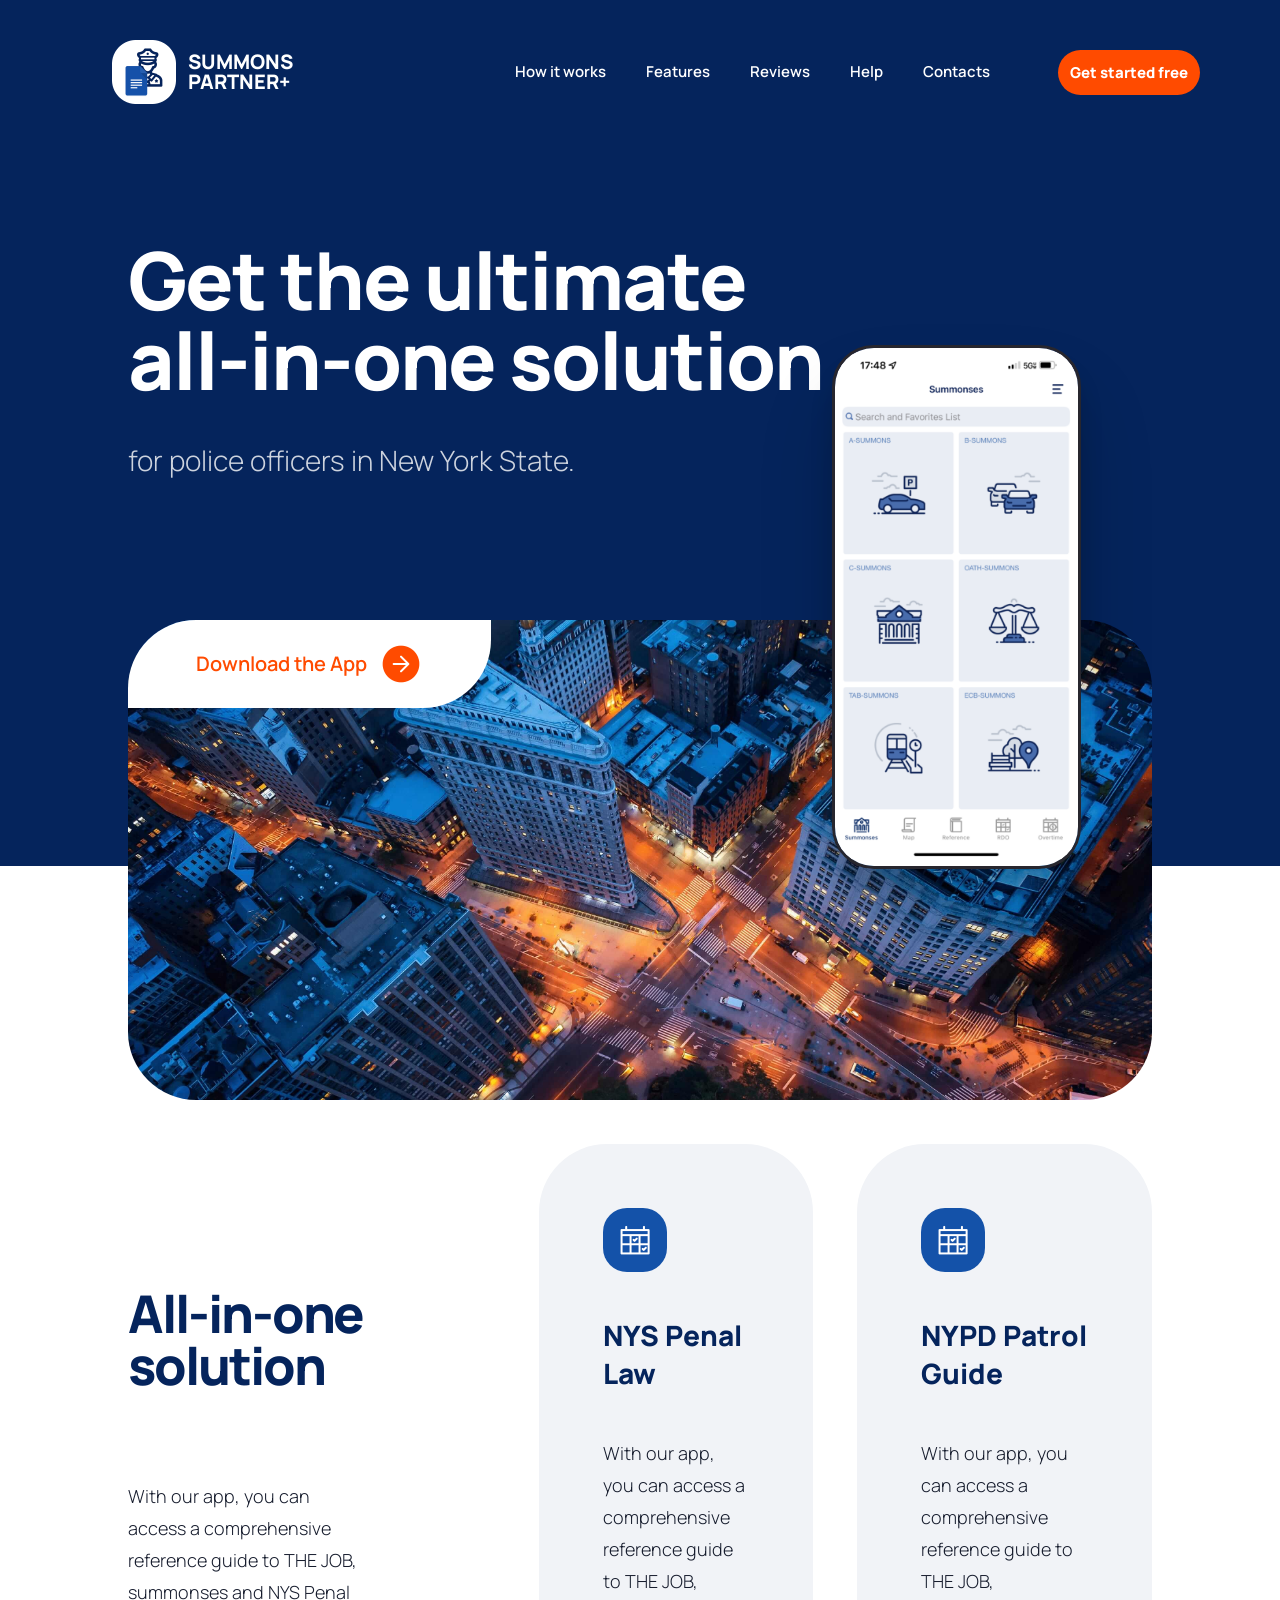
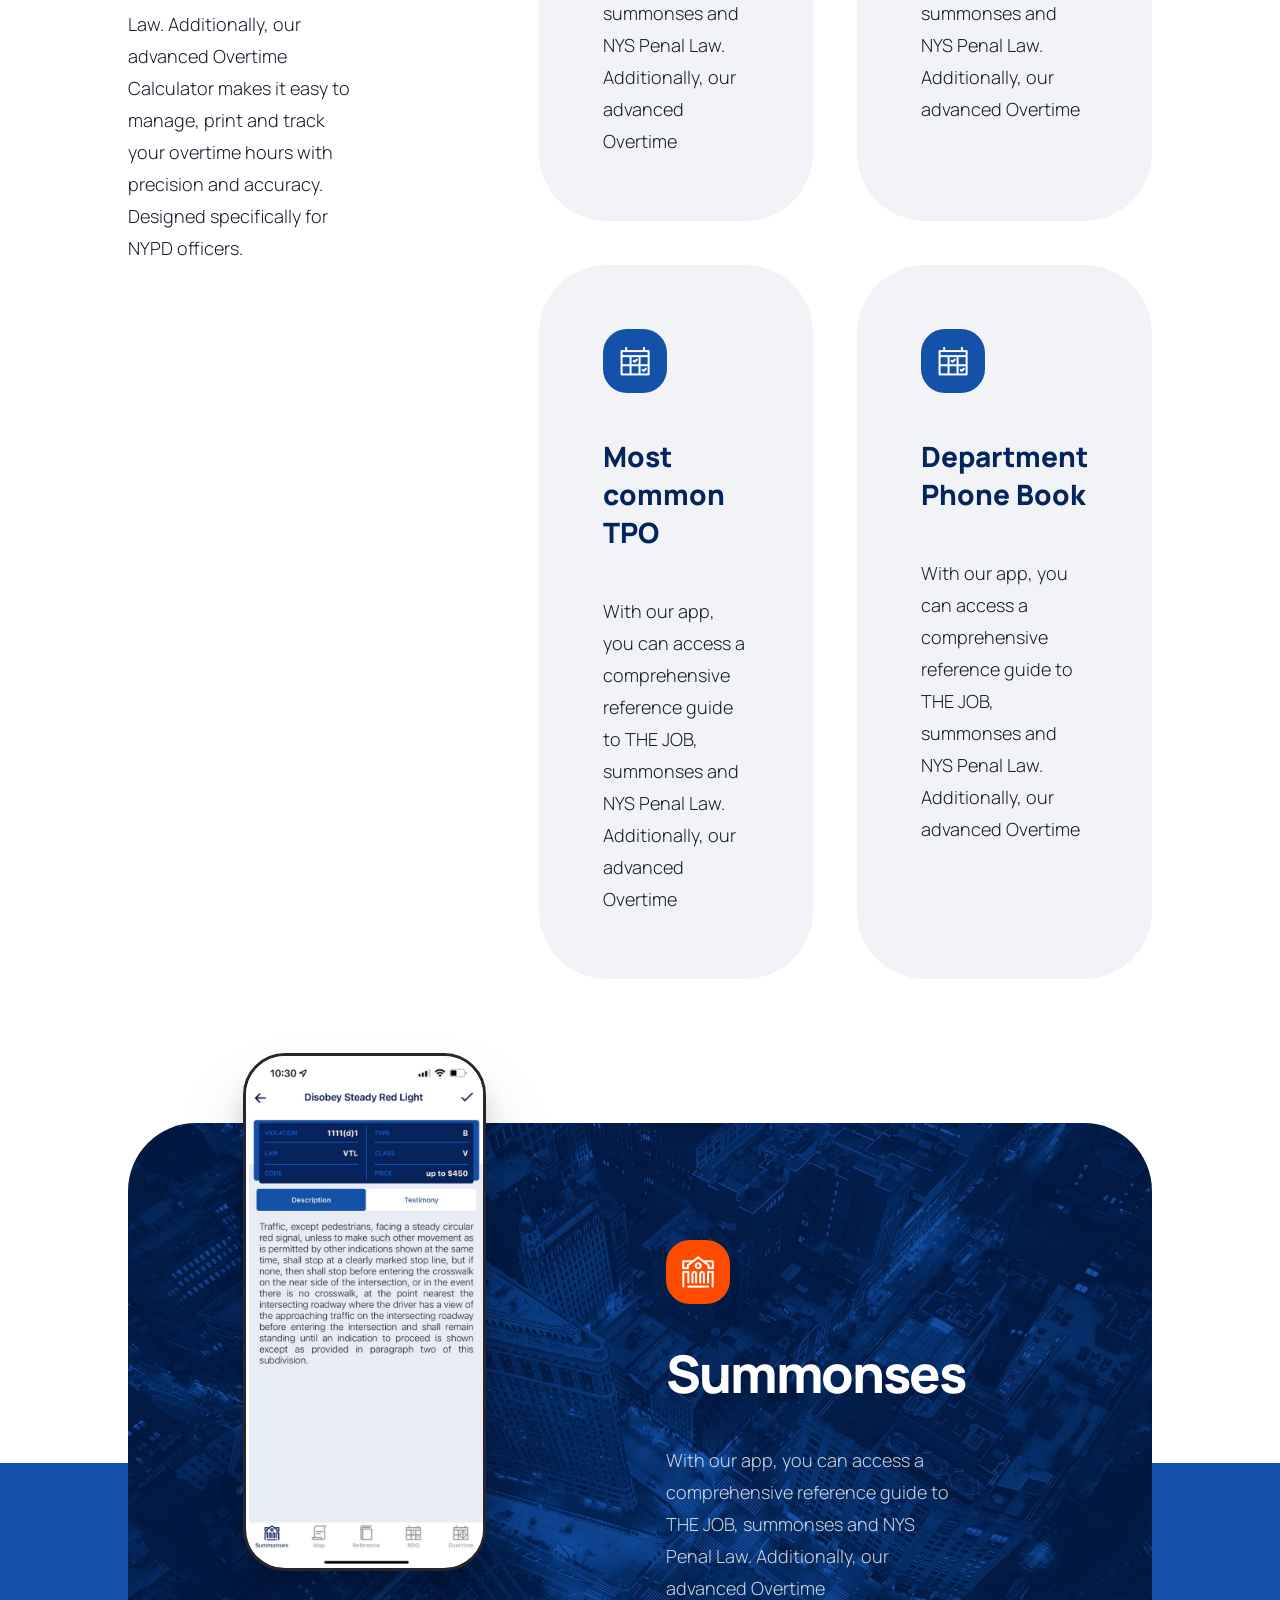
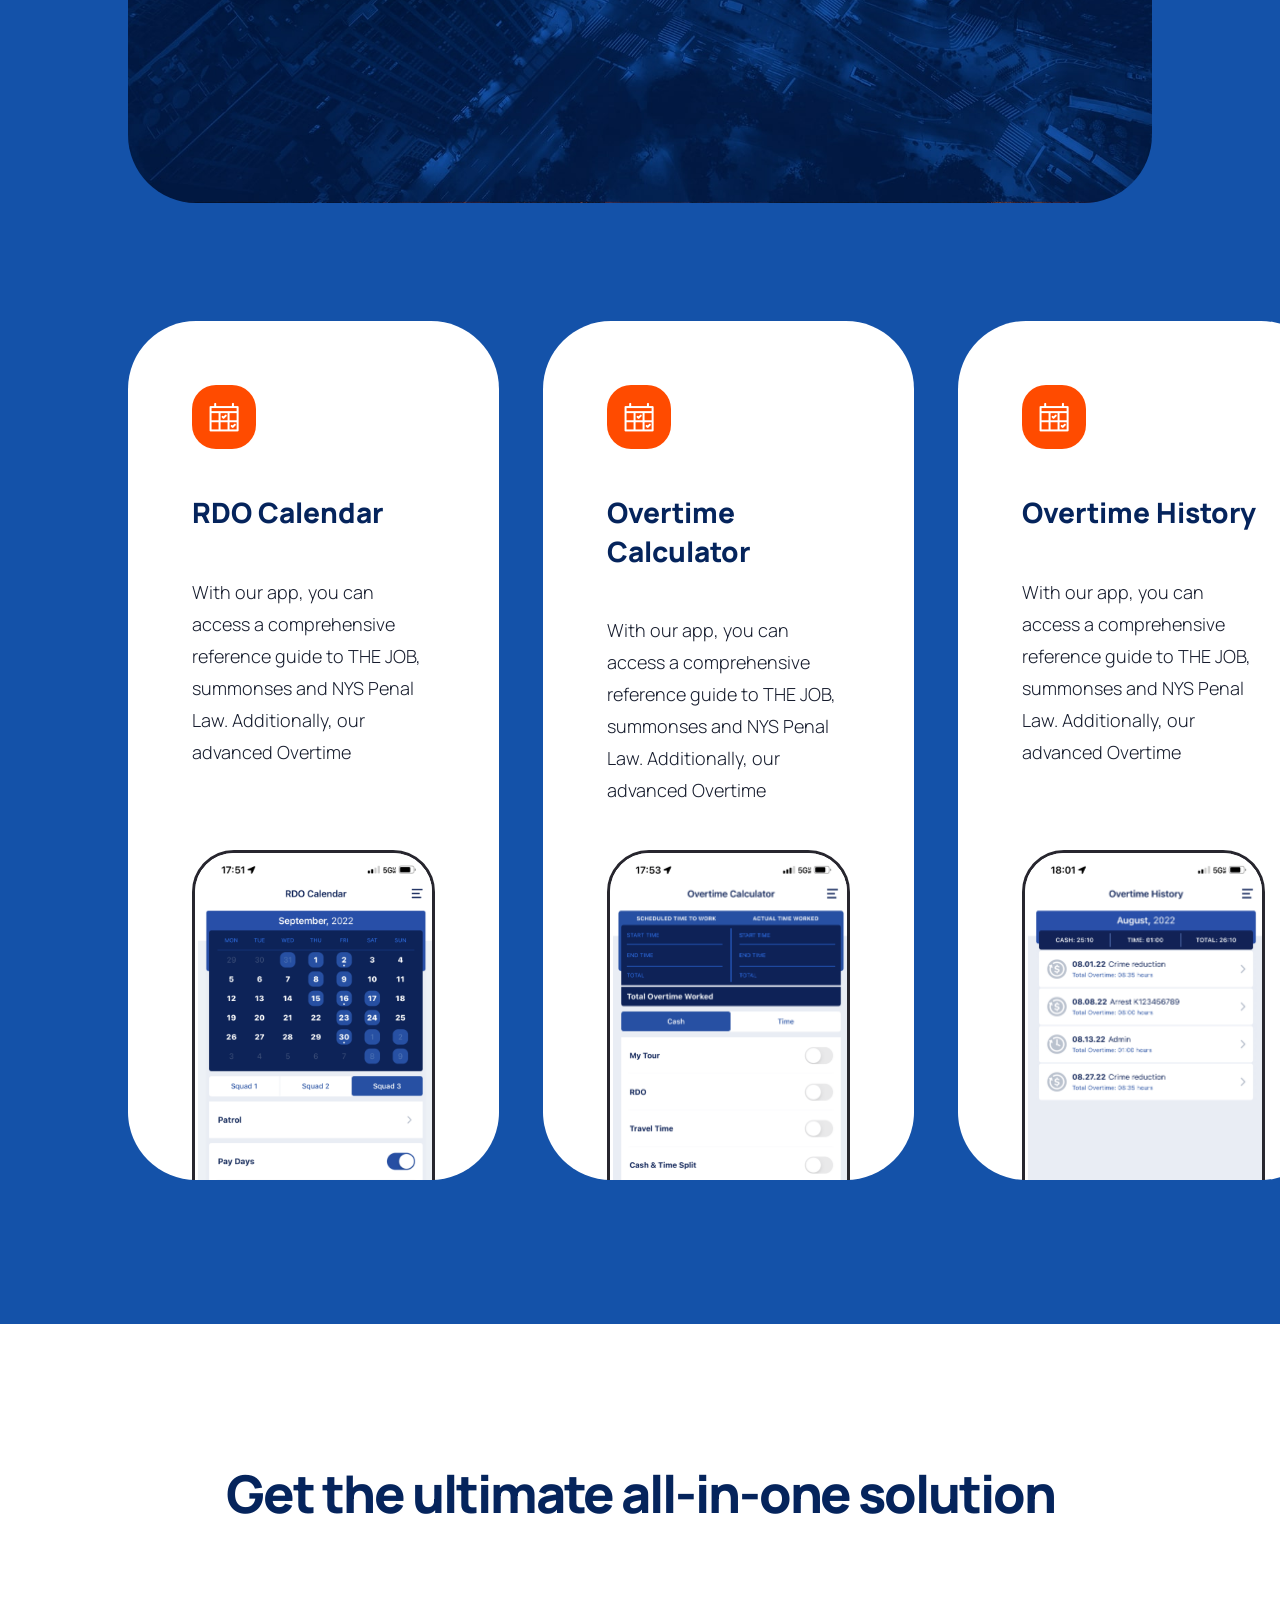
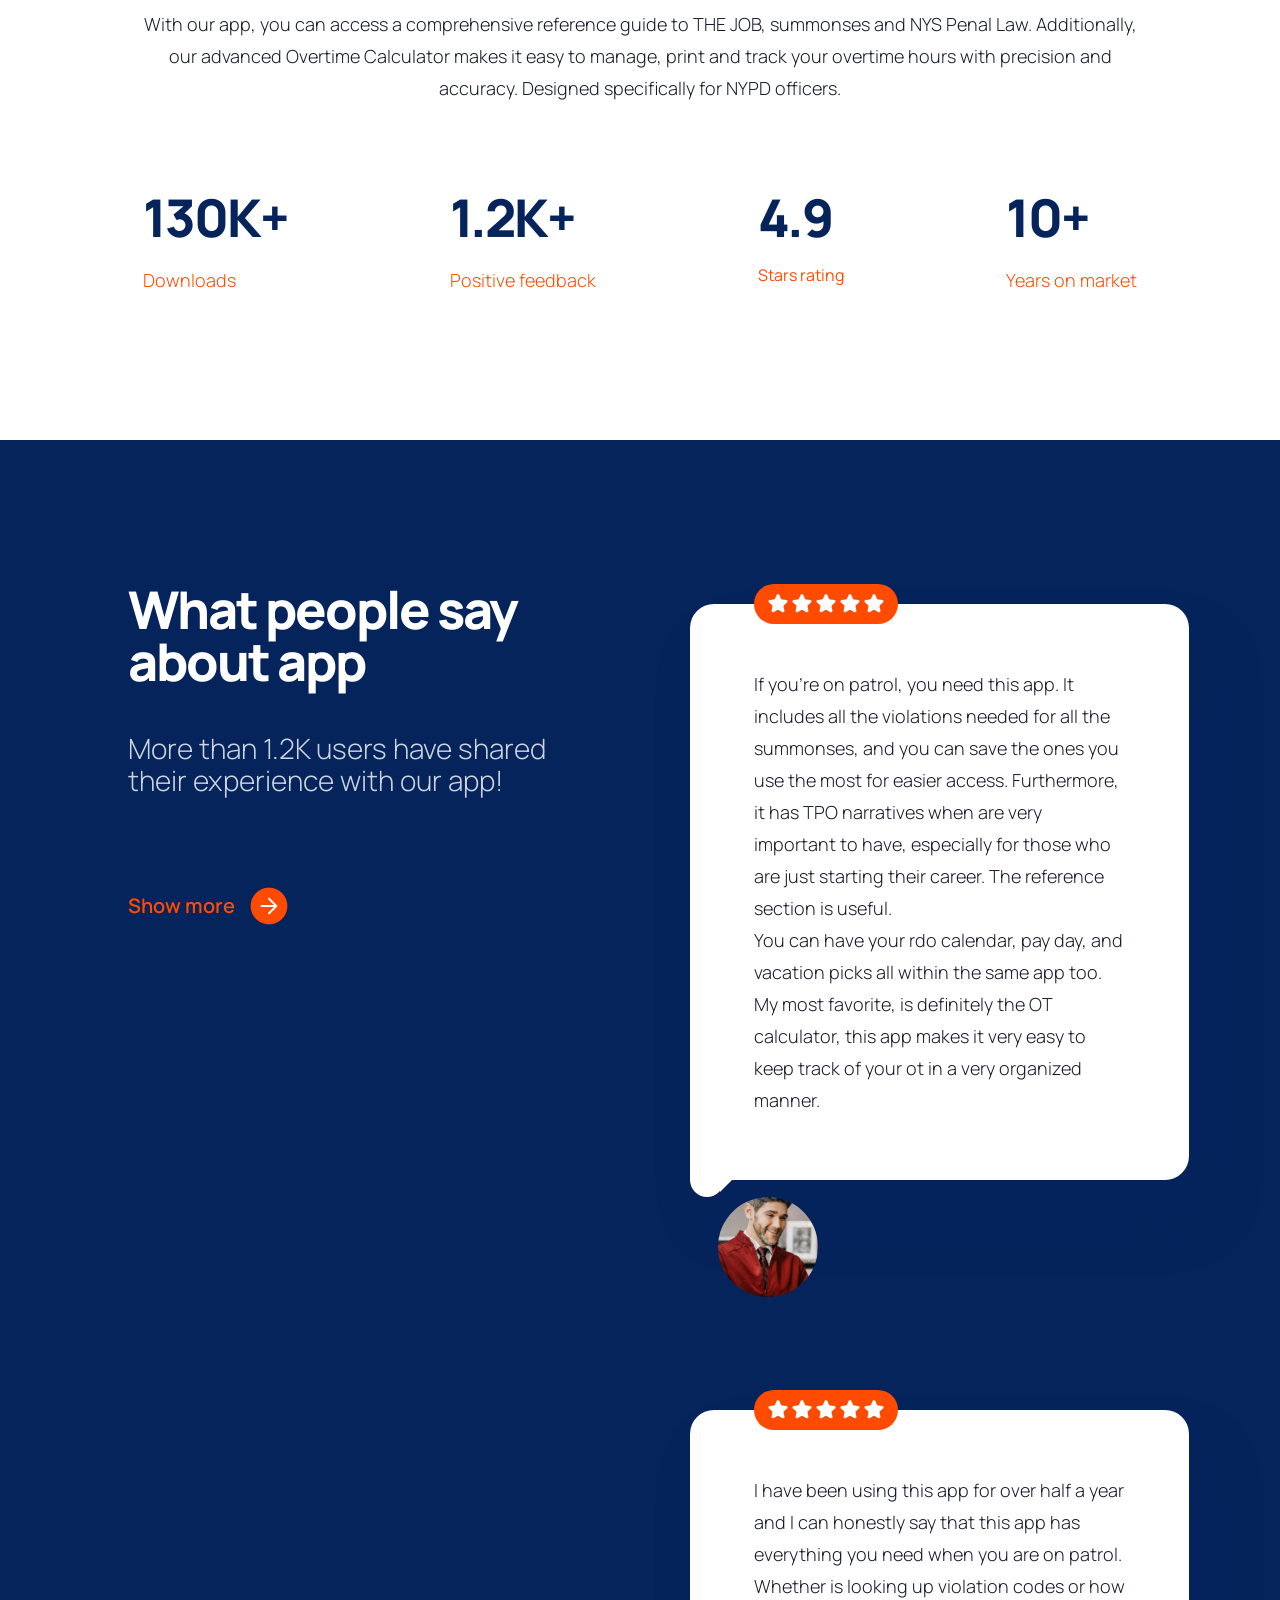
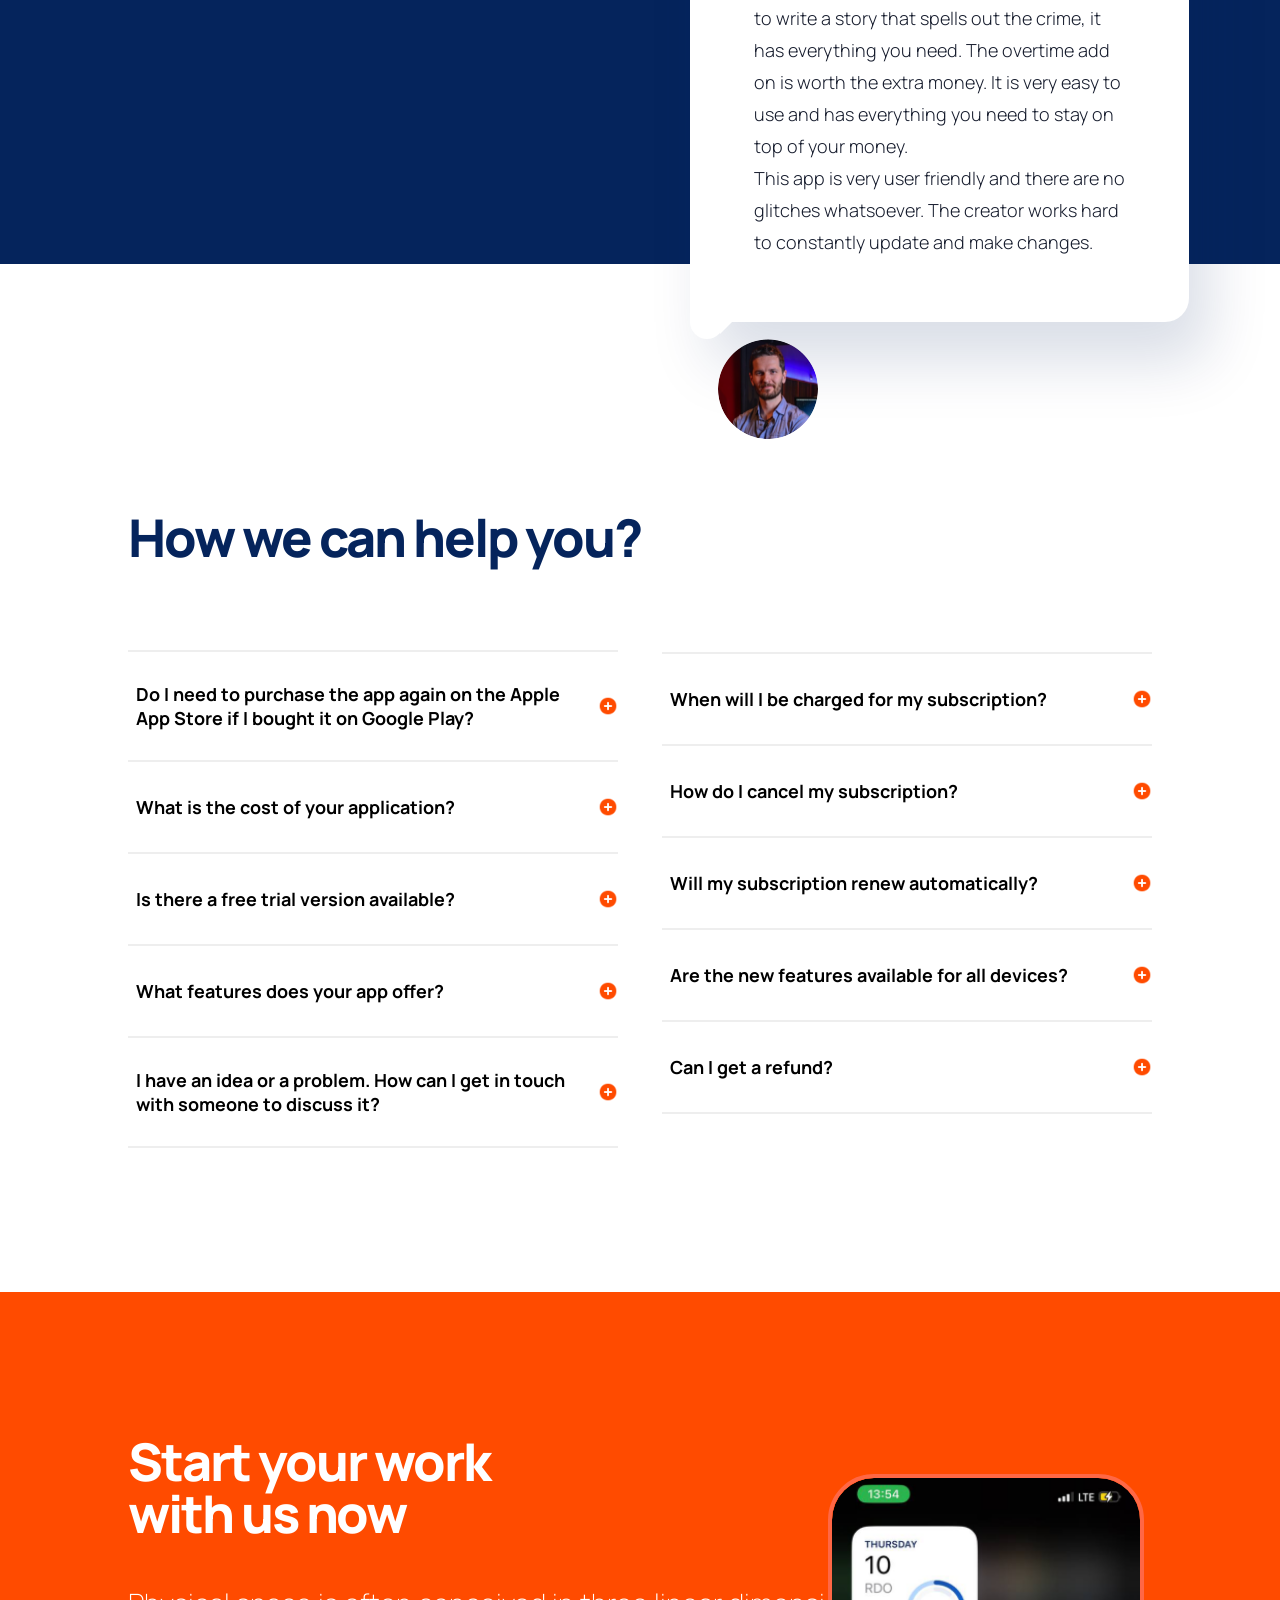
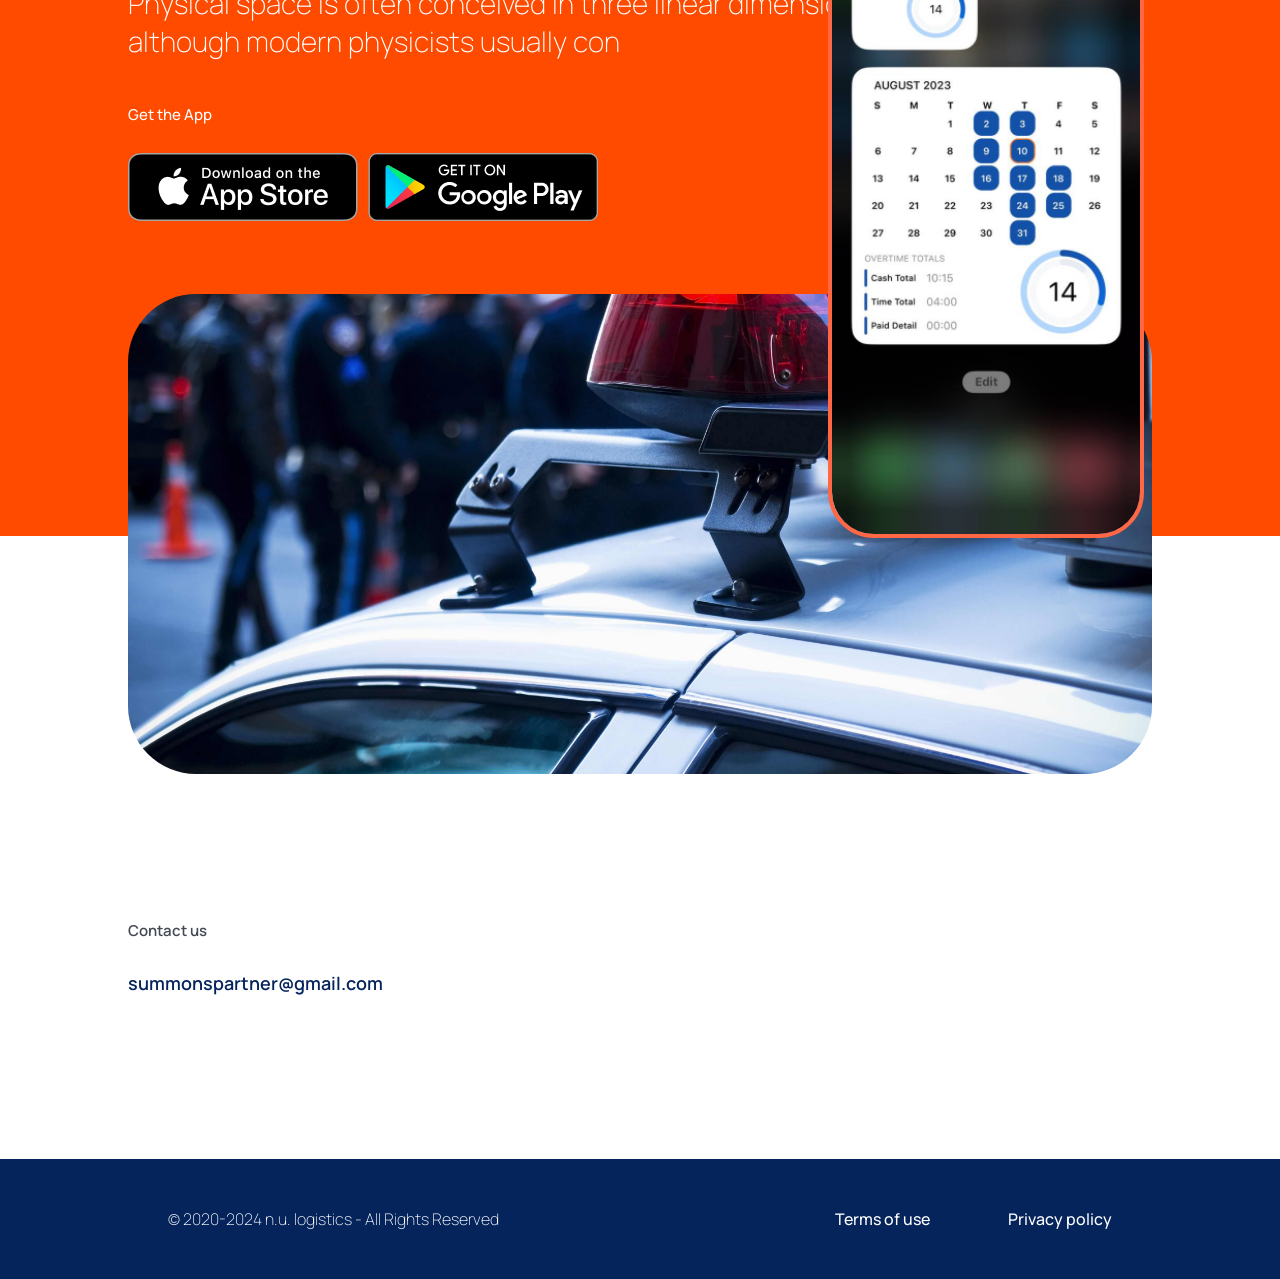
==== commit 1d4798e3: "Add files via upload" ====
--- a/index.html
+++ b/index.html
@@ -1,540 +1,250 @@
 <!DOCTYPE html>
-<!--[if lt IE 7]><html class="no-js lt-ie10 lt-ie9 lt-ie8 lt-ie7"> <![endif]-->
-<!--[if IE 7]><html class="no-js lt-ie10 lt-ie9 lt-ie8"> <![endif]-->
-<!--[if IE 8]><html class="no-js lt-ie10 lt-ie9"> <![endif]-->
-<!--[if IE 9]><html class="no-js lt-ie10"> <![endif]-->
-<!--[if gt IE 8]><!-->
-<html class="no-js">
-<!--<![endif]-->
-
-<head>
-	<!-- Basic Page Needs -->
-	<meta charset="utf-8">
-	<title>Summons Partner</title>
-	<meta name="description" content="">
-	<meta name="author" content="">
-	<!-- Mobile Specific Metas -->
-	<meta name="viewport" content="width=device-width, initial-scale=1, maximum-scale=1">
-	<!-- Favicons -->
-	<link rel="shortcut icon" href="images/favicon.ico">
-	<!-- FONTS -->
-	<link rel='stylesheet' href='https://fonts.googleapis.com/css?family=Poppins:100,200,300,400,400italic,500,600,700,700italic,900'>
-	<link rel='stylesheet' href='https://fonts.googleapis.com/css?family=Montserrat:100,200,300,400,400italic,500,600,700,700italic,900'>
-	<!-- Bootstrap core CSS -->
-	<link href="css/bootstrap.min.css" rel="stylesheet">
-	<!--CSS -->
-	<link rel='stylesheet' href='css/structure.css'>
-	<link rel='stylesheet' href='css/app7.css'>
-	<!-- Revolution Slider -->
-	<link rel="stylesheet" href="plugins/rs-plugin-6.custom/css/rs6.css"> </head>
-
-<body class="home page template-slider style-simple button-round layout-full-width one-page no-content-padding header-transparent header-fw sticky-header sticky-tb-color ab-hide subheader-both-center menu-link-color menuo-right menuo-no-borders mobile-tb-center mobile-side-slide mobile-mini-mr-ll tablet-sticky mobile-header-mini mobile-sticky">
-	<div id="Wrapper">
-		<div id="Header_wrapper">
-			<header id="Header">
-				<div id="Top_bar">
-					<div class="row">
-						<div class="column one">
-							<div class="top_bar_left clearfix">
-								<div class="logo">
-									<a id="logo" href="index-app7.html" title="BeApp 7 - Betheme" data-height="60" data-padding="10"><img class="logo-main scale-with-grid" src="images/app7_logo.png" data-retina="images/app7_logo@2x.png" data-height="23" alt="app7_logo" data-no-retina/><img class="logo-sticky scale-with-grid" src="images/app7_logo.png" data-retina="images/app7_logo@2x.png" data-height="23" alt="app7_logo" data-no-retina/><img class="logo-mobile scale-with-grid" src="images/app7_logo.png" data-retina="images/app7_logo@2x.png" data-height="23" alt="app7_logo" data-no-retina/><img class="logo-mobile-sticky scale-with-grid" src="images/app7_logo.png" data-retina="images/app7_logo@2x.png" data-height="23" alt="app7_logo" data-no-retina/></a>
-								</div>
-								<div class="menu_wrapper">
-									<nav id="menu">
-										<ul id="menu-main-menu" class="menu menu-main">
-											<li> <a href="#howitworks"><span>Summonses</span></a> </li>
-											<li> <a href="#features"><span>Features</span></a> </li>
-											<li> <a href="#faq"><span>FAQ</span></a> </li>
-											<li> <a href="#testimonials"><span>Testimonials</span></a> </li>
-											<li> <a href="#getapp"><span>Download</span></a> </li>
-										</ul>
-									</nav><a class="responsive-menu-toggle" href="#"><i class="icon-menu-fine"></i></a> </div>
-							</div>
-							<div class="top_bar_right">
-								<div class="top_bar_right_wrapper"> <a href="https://apps.apple.com/us/app/summons-partner/id1329409724" class="action_button" target="_blank">Buy now</a> </div>
-							</div>
-						</div>
-					</div>
-				</div>
-				<div class="mfn-main-slider mfn-rev-slider">
-					<!-- START Home App7 REVOLUTION SLIDER 6.3.6 -->
-					<p class="rs-p-wp-fix"></p>
-					<rs-module-wrap id="rev_slider_1_1_wrapper" data-source="gallery" style="background:transparent;padding:0;margin:0px auto;margin-top:0;margin-bottom:0;">
-						<rs-module id="rev_slider_1_1" data-version="6.3.6">
-							<rs-slides>
-								<rs-slide data-key="rs-1" data-title="Slide" data-anim="ei:d;eo:d;s:1000;r:0;t:fade;sl:0;"> <img src="images/transparent.png" alt="Slide" title="Home" data-bg="c:#999999;" class="rev-slidebg">
-									<!--
-										-->
-									<rs-layer id="slider-1-slide-1-layer-0" data-type="image" data-rsp_ch="on" data-xy="xo:59px,59px,36px,36px;y:m;yo:13px,13px,7px,7px;" data-text="w:normal;s:20,20,12,12;l:0,0,15,15;" data-dim="w:563px,563px,352px,352px;h:691px,691px,433px,433px;" data-frame_0="x:-50,-50,-31,-31;" data-frame_1="sp:800;" data-frame_999="o:0;st:w;sR:8200;" style="z-index:12;"><img src="images/app7-slider-woman.png" width="1024" height="1257"> </rs-layer>
-									<!--
-
-										-->
-									<rs-layer id="slider-1-slide-1-layer-1" data-type="shape" data-rsp_ch="on" data-xy="xo:199px,199px,124px,124px;y:m;yo:-17px,-17px,-10px,-10px;" data-text="w:normal;s:20,20,12,12;l:0,0,15,15;" data-dim="w:400px,400px,250px,250px;h:400px,400px,250px,250px;" data-border="bor:50%,50%,50%,50%;" data-frame_1="st:200;sp:800;sR:200;" data-frame_999="o:0;st:w;sR:8000;" data-tloop="f:frame_2;t:frame_2;" style="z-index:11;background-color:#34ff2f;"></rs-layer>
-									<!--
-
-										-->
-									<rs-layer id="slider-1-slide-1-layer-2" data-type="shape" data-rsp_ch="on" data-xy="xo:209px,209px,130px,130px;y:m;yo:-14px,-14px,-8px,-8px;" data-text="w:normal;s:20,20,12,12;l:0,0,15,15;" data-dim="w:380px,380px,237px,237px;h:380px,380px,237px,237px;" data-border="bos:solid;boc:#fbfbfb;bow:1px,1px,1px,1px;bor:50%,50%,50%,50%;" data-frame_0="o:1;" data-frame_1="x:inherit;y:inherit;sX:2;sY:2;o:0;e:power2.inOut;st:790;sp:3000;sR:790;" data-frame_999="o:0;st:w;sR:5210;" data-tloop="t:frame_1;" style="z-index:9;background-color:rgba(0,0,0,0);"></rs-layer>
-									<!--
-
-										-->
-									<rs-layer id="slider-1-slide-1-layer-3" data-type="shape" data-rsp_ch="on" data-xy="xo:209px,209px,130px,130px;y:m;yo:-14px,-14px,-8px,-8px;" data-text="w:normal;s:20,20,12,12;l:0,0,15,15;" data-dim="w:380px,380px,237px,237px;h:380px,380px,237px,237px;" data-border="bos:solid;boc:#fbfbfb;bow:1px,1px,1px,1px;bor:50%,50%,50%,50%;" data-frame_0="o:1;" data-frame_1="x:inherit;y:inherit;sX:2;sY:2;o:0;e:power2.inOut;st:1340;sp:3000;sR:1340;" data-frame_999="o:0;st:w;sR:4660;" data-tloop="t:frame_1;" style="z-index:8;background-color:rgba(0,0,0,0);"></rs-layer>
-									<!--
-
-										-->
-									<rs-layer id="slider-1-slide-1-layer-5" data-type="shape" data-rsp_ch="on" data-xy="xo:209px,209px,130px,130px;y:m;yo:-14px,-14px,-8px,-8px;" data-text="w:normal;s:20,20,12,12;l:0,0,15,15;" data-dim="w:380px,380px,237px,237px;h:380px,380px,237px,237px;" data-border="bos:solid;boc:#fbfbfb;bow:1px,1px,1px,1px;bor:50%,50%,50%,50%;" data-frame_0="o:1;" data-frame_1="x:inherit;y:inherit;sX:2;sY:2;o:0;e:power2.inOut;st:1870;sp:3000;sR:1870;" data-frame_999="o:0;st:w;sR:4130;" data-tloop="t:frame_1;" style="z-index:7;background-color:rgba(0,0,0,0);"></rs-layer>
-									<!--
-
-										-->
-									<rs-layer id="slider-1-slide-1-layer-6" data-type="image" data-rsp_ch="on" data-xy="xo:65px,65px,40px,40px;y:m;yo:-150px,-150px,-133px,-133px;" data-text="w:normal;s:20,20,12,12;l:0,0,15,15;" data-dim="w:100px,100px,62px,62px;h:80px,80px,50px,50px;" data-frame_1="st:290;sp:420;sR:290;" data-frame_999="o:0;st:w;sR:8290;" style="z-index:13;"><img src="images/app7-slider-011.png" width="173" height="139"> </rs-layer>
-									<!--
-
-										--><a id="slider-1-slide-1-layer-8" class="rs-layer" href="#" target="_self" rel="nofollow" data-type="text" data-color="#e1e1e1" data-rsp_ch="on" data-xy="x:l,l,r,r;xo:22px,22px,20px,20px;y:m,m,b,b;yo:0,0,20px,20px;" data-text="w:normal;s:22,22,20,20;l:25,25,15,15;" data-basealign="slide" data-frame_1="st:280;sR:280;" data-frame_999="o:0;st:w;sR:8420;" data-frame_hover="c:#212121;sp:400ms;" style="z-index:17;font-family:Roboto;cursor:pointer;"><i class="icon-facebook"></i> </a>
-									<!--
-
-										--><a id="slider-1-slide-1-layer-10" class="rs-layer" href="#" target="_self" rel="nofollow" data-type="text" data-color="#e1e1e1" data-rsp_ch="on" data-xy="x:l,l,r,r;xo:22px,22px,55px,55px;y:m,m,b,b;yo:50px,50px,20px,20px;" data-text="w:normal;s:22,22,20,20;l:25,25,15,15;" data-basealign="slide" data-frame_1="st:280;sR:280;" data-frame_999="o:0;st:w;sR:8420;" data-frame_hover="c:#212121;sp:400ms;" style="z-index:16;font-family:Roboto;cursor:pointer;"><i class="icon-twitter"></i> </a>
-									<!--
-
-										--><a id="slider-1-slide-1-layer-11" class="rs-layer" href="#" target="_self" rel="nofollow" data-type="text" data-color="#e1e1e1" data-rsp_ch="on" data-xy="x:l,l,r,r;xo:22px,22px,90px,90px;y:m,m,b,b;yo:-50px,-50px,20px,20px;" data-text="w:normal;s:22,22,20,20;l:25,25,15,15;" data-basealign="slide" data-frame_1="st:290;sR:290;" data-frame_999="o:0;st:w;sR:8410;" data-frame_hover="c:#212121;sp:400ms;" style="z-index:15;font-family:Roboto;cursor:pointer;"><i class="icon-instagram"></i> </a>
-									<!--
-
-										-->
-									<rs-layer id="slider-1-slide-1-layer-12" data-type="text" data-color="#e1e1e1" data-rsp_ch="on" data-xy="x:r;xo:20px,20px,11px,11px;y:m;yo:75px,75px,20px,20px;" data-text="w:normal;s:18,18,17,17;l:26;a:right;" data-dim="w:375px,375px,390px,390px;" data-frame_0="x:0,0,0px,0px;y:0,0,0px,0px;" data-frame_1="x:0,0,0px,0px;y:0,0,0px,0px;e:power4.inOut;st:300;sp:400;sR:300;" data-frame_999="o:0;st:w;sR:8300;" style="z-index:19;font-family:Poppins;"> Ultimate <span style="color:#000;">all-in-one</span> solution for law enforcement officers in New York State </rs-layer>
-									<!--
-
-										-->
-									<rs-layer id="slider-1-slide-1-layer-13" data-type="text" data-rsp_ch="on" data-xy="x:r;xo:20px,20px,12px,12px;y:m;yo:-91px,-91px,-106px,-106px;" data-text="w:normal;s:64,64,46,46;l:65,65,47,47;fw:700;a:right;" data-frame_0="x:0,0,0px,0px;y:0,0,0px,0px;" data-frame_1="x:0,0,0px,0px;y:0,0,0px,0px;e:power4.inOut;st:300;sp:400;sR:300;" data-frame_999="o:0;st:w;sR:8300;" style="z-index:18;font-family:Poppins;"> Summons Partner+
-										<br> ultimate officers
-										<br> companion </rs-layer>
-									<!--
-
-										-->
-									<rs-layer id="slider-1-slide-1-layer-14" class="rev-btn" data-type="button" data-color="#0c0c0c" data-rsp_ch="on" data-xy="x:r;xo:20px,20px,12px,12px;y:m;yo:177px,177px,101px,101px;" data-text="w:normal;s:16,16,18,18;l:40,40,34,34;fw:700;" data-dim="minh:0px,0px,none,0px;" data-actions='o:click;a:scrollbelow;offset:-30px;sp:1000ms;e:power1.inOut;' data-padding="t:2,2,3,3;r:40,40,34,34;b:2,2,3,3;l:40,40,34,34;" data-border="bor:25px,25px,25px,25px;" data-frame_0="x:0,0,0px,0px;y:0,0,0px,0px;" data-frame_1="x:0,0,0px,0px;y:0,0,0px,0px;st:300;sp:400;sR:300;" data-frame_999="o:0;st:w;sR:8300;" data-frame_hover="c:#1c1c1c;bgc:#34ff2f;bor:25px,25px,25px,25px;bri:120%;" style="z-index:20;background-color:#fff;font-family:Poppins;cursor:pointer;"> Take a tour </rs-layer>
-									<!--
-										-->
-								</rs-slide>
-							</rs-slides>
-						</rs-module>
-					</rs-module-wrap>
-					<!-- END REVOLUTION SLIDER -->
-				</div>
-			</header>
-		</div>
-		<div id="Content">
-			<div class="section mcb-section bg-cover" id="howitworks" style="padding-top:50px;padding-bottom:50px;background-image:url(images/app7-wave-bg.png);background-repeat:no-repeat;background-position:center top">
-				<div class="container">
-					<div class="row">
-						<div class="col-12 text-center">
-							<div class="image_frame image_item no_link scale-with-grid aligncenter no_border">
-								<div class="image_wrapper"><img class="scale-with-grid" src="images/app7-02.png" alt="app7 02" title="" width="137" height="87" /> </div>
-							</div>
-							<hr class="no_line" style="margin:0 auto 20px">
-							<h2>See how the app works.
-														<br>
-														It’s simple and fun.</h2> </div>
-					</div>
-				</div>
-			</div>
-			<div class="section" style="padding-top:40px;padding-bottom:8px">
-				<div class="container">
-					<div class="row">
-						<div class="col-md-5" style="padding:0 2%">
-							<div class="image_frame image_item no_link scale-with-grid no_border">
-								<div class="image_wrapper"><img class="scale-with-grid" src="images/app7-run.png" alt="app7-run" title="" width="780" height="864" /> </div>
-							</div>
-						</div>
-						<div class="col-md-5" style="padding:30px 2%"> <i class="icon-record" style="color:#34ff2f; font-size:50px; line-height:50px; margin-left:-5%;"></i>
-							<hr class="no_line" style="margin: 0 auto 20px auto" />
-							<h3>Reference
-														<br>
-														Guide for Summonses</h3>
-							<p> Access an extensive list of New York summonses with detailed descriptions. Quickly find and understand various NY summonses in one comprehensive resource. A, B, C, OATH, TAB & ECB. </p>
-						</div>
-					</div>
-				</div>
-			</div>
-			<div class="section" style="padding-top:8px">
-				<div class="container">
-					<div class="row">
-						<div class="col-12">
-							<hr class="no_line" style="margin:0 auto 50px"> </div>
-						<div class="col-md-2">
-							<div class="placeholder"> &nbsp; </div>
-						</div>
-						<div class="col-md-5" style="padding:10% 2%"> <i class="icon-record" style="color:#34ff2f; font-size:50px; line-height:50px; margin-left:-5%;"></i>
-							<hr class="no_line" style="margin: 0 auto 20px auto" />
-							<h3>Reference Guide</h3>
-							<p> <span style="color:#000;">Unlock</span> a powerful reference guide featuring narratives, 10-codes, memo book inserts, your department's phone book and more. </p>
-						</div>
-						<div class="col-md-5" style="padding:0 2%">
-							<div class="image_frame image_item no_link scale-with-grid no_border">
-								<div class="image_wrapper"><img class="scale-with-grid" src="images/reference.png" alt="Reference" title="" width="780" height="1055" /> </div>
-							</div>
-						</div>
-					</div>
-				</div>
-			</div>
-			<div class="section" style="padding-top:20px;padding-bottom:100px">
-				<div class="container">
-					<div class="row">
-						<div class="col-12">
-							<hr class="no_line" style="margin:0 auto 50px"> </div>
-						<div class="col-md-6" style="padding:0 2%">
-							<div class="row">
-								<div class="col-md-2">
-									<div class="placeholder"> &nbsp; </div>
-								</div>
-								<div class="col-md-10">
-									<div class="image_frame image_item no_link scale-with-grid no_border">
-										<div class="image_wrapper"><img class="scale-with-grid" src="images/precinct-map.png" alt="precinct map" title="NYC Precinct Map" width="780" height="840" /> </div>
-									</div>
-								</div>
-							</div>
-						</div>
-						<div class="col-md-6" style="padding:30px 4%">
-							<div class="row">
-								<div class="col-md-9"> <i class="icon-record" style="color:#34ff2f; font-size:50px; line-height:50px; margin-left:-5%;"></i>
-									<hr class="no_line" style="margin: 0 auto 20px auto" />
-									<h3>NYC Precinct Map</h3>
-									<p> Navigate NYC's precinct borders, sectors, and locate gas pumps with our interactive map. Search by address to find which sectors cover a specific zone, all at your fingertips. No need to wait for a central response. </p>
-								</div>
-							</div>
-						</div>
-					</div>
-				</div>
-			</div>
-			<div class="section mcb-section bg-cover" id="features" style="padding-top:66px;padding-bottom:50px;background-image:url(images/app7-wave-bg.png);background-repeat:no-repeat;background-position:center top">
-				<div class="container">
-					<div class="row">
-						<div class="col-12">
-							<hr class="no_line" style="margin:0 auto 50px"> </div>
-						<div class="col-12 text-center">
-							<div class="image_frame image_item no_link scale-with-grid aligncenter no_border">
-								<div class="image_wrapper"><img class="scale-with-grid" src="images/app7-03.png" alt="app7 03" title="" width="137" height="90" /> </div>
-							</div>
-						</div>
-						<div class="col-12">
-							<hr class="no_line" style="margin:0 auto 30px"> </div>
-						<div class="col-12 text-center">
-							<h2>Tons of useful features
-														<br>
-														you’ll love</h2> </div>
-					</div>
-				</div>
-			</div>
-			<div class="section" style="padding-top:40px;background-image:url(images/app7-section3-dot1.png);background-repeat:no-repeat;background-position:left center">
-				<div class="container">
-					<div class="row">
-						<div class="col-12">
-							<hr class="no_line" style="margin:0 auto 50px"> </div>
-						<div class="col-md-4">
-							<div class="image_frame image_item no_link scale-with-grid no_border">
-								<div class="image_wrapper"><img class="scale-with-grid" src="images/overtime-calculator.png" alt="" title="Police Overtima Calculator" width="484" height="980" /> </div>
-							</div>
-						</div>
-						<div class="col-md-7" style="padding:30px 3%">
-							<div class="column_attr clearfix" style="padding:45px 0% 0px;">
-								<h3>Overtime Calculator</h3>
-								<p> Effortlessly manage overtime hours, save your history in iCloud, email, and print overtime slips. Say goodbye to tedious forms. Let our app handle the hard work. </p>
-								<div class="progress_bars">
-									<ul class="bars_list">
-										<ul>
-											<li>
-												<h6>Cash Overtime<span class="label">35 <em>Hours</em></span></h6>
-												<div class="bar" style="height:30px"> <span class="progress" style="width:85%;"></span> </div>
-											</li>
-											<li>
-												<h6>Time Overtime<span class="label">15 <em>Hours</em></span></h6>
-												<div class="bar" style="height:30px"> <span class="progress" style="width:55%;"></span> </div>
-											</li>
-										</ul>
-									</ul>
-								</div>
-							</div>
-						</div>
-					</div>
-				</div>
-			</div>
-			<div class="section" style="padding-top:20px;padding-bottom:30px;background-image:url(images/app7-section3-dot2.png);background-repeat:no-repeat;background-position:right top">
-				<div class="container">
-					<div class="row">
-						<div class="col-12">
-							<hr class="no_line" style="margin:0 auto 50px"> </div>
-						<div class="col-md-2">
-							<div class="placeholder"> &nbsp; </div>
-						</div>
-						<div class="col-md-5" style="padding:30px 3%">
-							<div class="column_attr clearfix align_right" style="padding:250px 0% 0px;">
-								<h3>RDO Calendar</h3>
-								<p> Stay in control of your schedule with our RDO calendar. Enter your squad once and let us handle the rest. We've got your vacations and IVD days covered, and offer regular squad, modern 12-hour, and 10-hour chart options. Plus, you can create a custom schedule if needed. Never miss a beat!  </p>
-							</div>
-						</div>
-						<div class="col-md-5" style="margin-top:-200px" data-mobile="no-up">
-							<div class="image_frame image_item no_link scale-with-grid no_border">
-								<div class="image_wrapper"><img class="scale-with-grid" src="images/rdo-calendar.png" alt="" title="RDO Calendar" width="484" height="980" /> </div>
-							</div>
-						</div>
-					</div>
-				</div>
-			</div>
-			<div class="section mcb-section dark" style="padding-top:25px;background-image:url(images/app7-section3-dot3.png);background-repeat:no-repeat;background-position:left center">
-				<div class="container">
-					<div class="row">
-						<div class="col-12">
-							<hr class="no_line" style="margin:0 auto 50px"> </div>
-						<div class="col-md-2">
-							<div class="placeholder"> &nbsp; </div>
-						</div>
-						<div class="col-md-4" style="padding:0 2%">
-							<div class="image_frame image_item no_link scale-with-grid no_border">
-								<div class="image_wrapper"><img class="scale-with-grid" src="images/nys-penal-law.png" alt="" title="NYS Penal Law" width="484" height="980" /> </div>
-							</div>
-						</div>
-						<div class="col-md-5" style="padding:30px 0">
-							<div class="row">
-								<div class="col-md-10">
-									<div class="column_attr clearfix" style="padding:45px 0% 0px;">
-										<h3>Penal Law</h3>
-										<p> Easily access the comprehensive NY Penal Law section without the hassle of manual updates. </p>
-										<p> Our app ensures you're always equipped with the latest legal insights. Navigate, search, and explore this vast legal resource effortlessly, ensuring you stay up to date with the most recent law revisions and amendments. Leave the updates to us, so you can focus on what matters most – understanding and applying the law. </p>
-										<hr class="no_line" style="margin: 0 auto 20px auto" />
-										<ul class="list_check">
-											<li> <strong>Easily navigate through the comprehensive text.</strong> </li>
-											<li> <strong>Find specific charges and legal details effortlessly.</strong> </li>
-											<li> <strong>Always stay up to date with law changes and revisions.</strong> </li>
-										</ul>
-									</div>
-								</div>
-							</div>
-						</div>
-					</div>
-				</div>
-			</div>
-			<div class="section mcb-section bg-cover" id="faq" style="padding-top:120px;background-image:url(images/app7-wave-bg.png);background-repeat:no-repeat;background-position:center top">
-				<div class="container">
-					<div class="row">
-						<div class="col-12">
-							<div class="image_frame image_item no_link scale-with-grid aligncenter no_border">
-								<div class="image_wrapper"><img class="scale-with-grid" src="images/app7-04.png" alt="app7 04" title="" width="148" height="87" /> </div>
-							</div>
-						</div>
-						<div class="col-12">
-							<div class="column_attr clearfix align_center" style="padding:0px 0% 65px;">
-								<h2>Frequently
-														<br>
-														asked questions</h2> </div>
-						</div>
-					</div>
-				</div>
-			</div>
-			<div class="section" style="padding-bottom:85px">
-				<div class="container">
-					<div class="row">
-						<div class="col-12">
-							<hr class="no_line" style="margin:0 auto 50px"> </div>
-						<div class="col-md-6">
-							<div class="column mcb-column one column_faq">
-								<div class="faq">
-									<div class="mfn-acc faq_wrapper">
-										<div class="question">
-											<div class="title"> <span class="num">1</span><i class="icon-plus acc-icon-plus"></i><i class="icon-minus acc-icon-minus"></i>Do I need to purchase the app again on the Apple App Store if I bought it on Google Play? </div>
-											<div class="answer"> If you originally purchased the app on Google Play, it’s important to note that the Apple App Store and Google Play are entirely separate platforms. This means that, unfortunately, you will need to make a separate purchase if you wish to use the app on an iOS device via the Apple App Store, and vice versa. Cross-platform payments or shared purchases are not supported by Apple or Google. </div>
-										</div>
-										<div class="question">
-											<div class="title"> <span class="num">2</span><i class="icon-plus acc-icon-plus"></i><i class="icon-minus acc-icon-minus"></i>What is the cost of your application? </div>
-											<div class="answer"> We provide two choices for our application. You can opt for a yearly subscription priced at $9.99, which grants access to all features. Alternatively, there is a one-time payment of $49.99, which unlocks both the current and any future features permanently. </div>
-										</div>
-										<div class="question">
-											<div class="title"> <span class="num">3</span><i class="icon-plus acc-icon-plus"></i><i class="icon-minus acc-icon-minus"></i>Is there a free trial version available?” </div>
-											<div class="answer"> Yes, you can enjoy a free 30-day trial when you subscribe. You can cancel anytime if you're not satisfied with our app. </div>
-										</div>
-										<div class="question">
-											<div class="title"> <span class="num">4</span><i class="icon-plus acc-icon-plus"></i><i class="icon-minus acc-icon-minus"></i>What features does your app offer? </div>
-											<div class="answer"> Our app is an all-in-one solution for your patrol needs. It includes features like reference guide to Summonses, Precinct Maps, TPO guide, RDO Calendar, Overtime Calculator, and the complete Penal Law. We're continually working to add even more valuable features." </div>
-										</div>
-										<div class="question">
-											<div class="title"> <span class="num">5</span><i class="icon-plus acc-icon-plus"></i><i class="icon-minus acc-icon-minus"></i>I have an idea or a problem. How can I get in touch with someone to discuss it? </div>
-											<div class="answer"> We're committed to providing you with a seamless experience. We thrive on your valuable input and are eager to hear your suggestions. Don't hesitate to connect with us right from the app settings, or drop us an email at summonspartner@gmail.com. Your feedback helps us keep the app at its best! </div>
-										</div>
-									</div>
-								</div>
-							</div>
-						</div>
-						<div class="col-md-6">
-							<div class="column mcb-column one column_faq">
-								<div class="faq">
-									<div class="mfn-acc faq_wrapper">
-										<div class="question">
-											<div class="title"> <span class="num">6</span><i class="icon-plus acc-icon-plus"></i><i class="icon-minus acc-icon-minus"></i>When will I be charged for my subscription? </div>
-											<div class="answer"> You will be charged at the end the trial, unless you cancel your subscription. </div>
-										</div>
-										<div class="question">
-											<div class="title"> <span class="num">7</span><i class="icon-plus acc-icon-plus"></i><i class="icon-minus acc-icon-minus"></i>How do I cancel my subscription? </div>
-											<div class="answer"> Cancel at any time from the Settings tab and then the Manage Subscription section. </div>
-										</div>
-										<div class="question">
-											<div class="title"> <span class="num">8</span><i class="icon-plus acc-icon-plus"></i><i class="icon-minus acc-icon-minus"></i>Will my subscription renew automatically? </div>
-											<div class="answer"> Yes, subscriptions automatically renews unless cancelled. </div>
-										</div>
-										<div class="question">
-											<div class="title"> <span class="num">9</span><i class="icon-plus acc-icon-plus"></i><i class="icon-minus acc-icon-minus"></i>Are the new features available for all devices? </div>
-											<div class="answer"> Due to a higher level of interest and demand on the iOS platform, it often receives priority for updates and new features. However, we still aim to support and improve the Android experience. Please note that while we aim to bring updates to Android devices, it may take some time for these updates to become available. </div>
-										</div>
-										<div class="question">
-											<div class="title"> <span class="num">10</span><i class="icon-plus acc-icon-plus"></i><i class="icon-minus acc-icon-minus"></i>Can I get a refund? </div>
-											<div class="answer"> Since payments are handled by Apple, all refunds are also handled by them. You need to contact Apple's support within 14 days of your purchase. </div>
-										</div>
-										</div>
-									</div>
-								</div>
-							</div>
-						</div>
-					</div>
-				</div>
-			</div>
-			<div class="section" id="testimonials" style="padding-top:124px;background-color:#2f2f2f;background-image:url(images/app7-quotes.png);background-repeat:no-repeat;background-position:50% 7%">
-				<div class="container">
-					<div class="row">
-						<div class="col-12 text-center">
-							<div class="image_frame image_item no_link scale-with-grid aligncenter no_border">
-								<div class="image_wrapper"><img class="scale-with-grid" src="images/app7-05.png" alt="app7 05" title="" width="144" height="88" /> </div>
-							</div>
-							<div class="col-12">
-								<hr class="no_line" style="margin:0 auto 40px"> </div>
-							<div class="col-12 text-center">
-								<h2>Testimonials</h2>
-								<hr class="no_line" style="margin: 0 auto 20px auto" />
-								<h3>If you’re on patrol, you need this app. It includes all the violations needed for all the summonses, and you can save the ones you use the most for easier access. Furthermore, it has TPO narratives when are very important to have, especially for those who are just starting their career. The reference section is useful.</h3> </div>
-							<div class="col-12">
-								<hr class="no_line" style="margin:0 auto 30px"> </div>
-							<div class="col-12 text-center">
-								<div class="image_frame image_item no_link scale-with-grid aligncenter no_border">
-									<div class="image_wrapper"><img class="scale-with-grid" src="images/review.png" alt="" title="" width="130" height="130" /> </div>
-								</div>
-							</div>
-							<div class="col-12">
-								<hr class="no_line" style="margin:0 auto 30px"> </div>
-							<div class="col-12 text-center">
-								<h5 style="text-align: center; margin-bottom:0;">Sabah Italy</h5>
-								<hr class="no_line" style="margin: 0 auto 10px auto" /> <i class="icon-star" style="color:#39fa35"></i><i class="icon-star" style="color:#39fa35"></i><i class="icon-star" style="color:#39fa35"></i><i class="icon-star" style="color:#39fa35"></i><i class="icon-star" style="color:#39fa35"></i> </div>
-						</div>
-					</div>
-				</div>
-				<div class="section" id="getapp" style="padding-top:200px;background-color:#2f2f2f;background-image:url(images/app7-bottom-bg-2.png);background-repeat:no-repeat;background-position:center bottom">
-					<div class="container">
-						<div class="row">
-							<div class="col-md-1">
-								<div class="placeholder"> &nbsp; </div>
-							</div>
-							<div class="col-md-10 text-center">
-								<div class="image_frame image_item no_link scale-with-grid no_border">
-									<div class="image_wrapper"><img class="scale-with-grid" src="images/app7-06.png" alt="app7 06" title="" width="142" height="90" /> </div>
-								</div>
-								<hr class="no_line" style="margin: 0 auto 20px auto" />
-								<h2>Empower Your Duty
-														<br>
-														Download Today</h2>
-								<hr class="no_line" style="margin: 0 auto 70px auto" /> <a class="button has-icon button_right button_size_2" href="#" style="background-color:#34ff2f!important;color:#000;" target="_blank"><span class="button_label">App Store</span> <span class="button_icon"><i class="icon-appstore" style="margin-left:10px;color:#000000!important;"></i></span></a> <a class="button has-icon button_right button_size_2" href="#" style="background-color:#34ff2f!important;color:#000;" target="_blank"><span class="button_label">Google Play</span> <span class="button_icon"><i class="icon-googleplay" style="margin-left:10px;color:#000000!important;"></i></span></a> </div>
-							<div class="col-md-1">
-								<div class="placeholder"> &nbsp; </div>
-							</div>
-							<div class="col-12">
-								<hr class="no_line" style="margin: 0 auto 30px auto" /> </div>
-							<div class="col-md-2">
-								<div class="placeholder"> &nbsp; </div>
-							</div>
-							<div class="col-md-8 text-center">
-								<p style="color:#BFBFBF;"> Elevate Your Duty. Summons Partner - The Premier Law Enforcement Companion. Your Best Choice for NYPD Officers. Download Now! </p>
-								<hr class="no_line" style="margin: 0 auto 150px auto" />
-								<div class="image_frame image_item no_link scale-with-grid no_border">
-									<div class="image_wrapper"><img class="scale-with-grid" src="images/app7_logo-footer.png" alt="app7_logo footer" title="" width="226" height="47" /> </div>
-								</div>
-								<hr class="no_line" style="margin: 0 auto 40px auto" />
-								<p style="color:#82857c;"> Questions? Get in touch.
-									<br> summonspartner@gmail.com </p>
-								<hr class="no_line" style="margin: 0 auto 30px auto" /> <a href="#" class="icon_bar icon_bar_facebook icon_bar_small"><span class="t"><i class="icon-facebook"></i></span><span class="b"><i class="icon-facebook"></i></span></a> <a href="#" class="icon_bar icon_bar_twitter icon_bar_small"><span class="t"><i class="icon-twitter"></i></span><span class="b"><i class="icon-twitter"></i></span></a> <a href="#" class="icon_bar icon_bar_youtube icon_bar_small"><span class="t"><i class="icon-play"></i></span><span class="b"><i class="icon-play"></i></span></a> </div>
-							<div class="col-md-2">
-								<div class="placeholder"> &nbsp; </div>
-							</div>
-						</div>
-					</div>
-				</div>
-			</div>
-			<footer id="Footer" class="clearfix">
-				
-				<div class="footer_copy">
-					<div class="container">
-						<div class="column one"> <a id="back_to_top" class="footer_button" href="#"><i class="icon-up-open-big"></i></a>
-							<div class="copyright"> &copy; 2024 All Rights Reserved. <a target="_blank" rel="nofollow" href="https://summonspartner.com/terms">Terms & Conditions</a>. Designed & Developed with love by <a target="_blank" rel="nofollow" href="https://arttica.is">Arttica Team</a> </div>
-						</div>
-					</div>
-				</div>
-			</footer>
-		</div>
-		<div id="Side_slide" class="right dark" data-width="250">
-			<div class="close-wrapper"> <a href="#" class="close"><i class="icon-cancel-fine"></i></a> </div>
-			<div class="extras"> <a href="https://apps.apple.com/us/app/summons-partner/id1329409724" class="action_button" target="_blank">Buy now</a>
-				<div class="extras-wrapper"></div>
-			</div>
-			<div class="menu_wrapper"></div>
-		</div>
-		<div id="body_overlay"></div>
-		<!-- JS -->
-		<script src="js/jquery-2.1.4.min.js"></script>
-		<script src="js/mfn.menu.js"></script>
-		<script src="js/jquery.plugins.js"></script>
-		<script src="js/jquery.jplayer.min.js"></script>
-		<script src="js/animations/animations.js"></script>
-		<script src="js/translate3d.js"></script>
-		<script src="js/scripts.js"></script>
-		<script src="plugins/rs-plugin-6.custom/js/revolution.tools.min.js"></script>
-		<script src="plugins/rs-plugin-6.custom/js/rs6.min.js"></script>
-		<script type="text/javascript">
-		var revapi1, tpj;
-
-		function revinit_revslider11() {
-			jQuery(function() {
-				tpj = jQuery;
-				revapi1 = tpj("#rev_slider_1_1");
-				if(revapi1 == undefined || revapi1.revolution == undefined) {
-					revslider_showDoubleJqueryError("rev_slider_1_1");
-				} else {
-					revapi1.revolution({
-						sliderLayout: "fullwidth",
-						visibilityLevels: "1240,1240,778,778",
-						gridwidth: "1240,1240,778,778",
-						gridheight: "800,800,550,550",
-						spinner: "spinner14",
-						perspective: 600,
-						perspectiveType: "global",
-						spinnerclr: "#34ff2f",
-						editorheight: "800,768,550,720",
-						responsiveLevels: "1240,1240,778,778",
-						progressBar: {
-							disableProgressBar: true
-						},
-						navigation: {
-							onHoverStop: false
-						},
-						fallbacks: {
-							allowHTML5AutoPlayOnAndroid: true
-						},
-					});
-				}
-			});
-		} // End of RevInitScript
-		var once_revslider11 = false;
-		if(document.readyState === "loading") {
-			document.addEventListener('readystatechange', function() {
-				if((document.readyState === "interactive" || document.readyState === "complete") && !once_revslider11) {
-					once_revslider11 = true;
-					revinit_revslider11();
-				}
-			});
-		} else {
-			once_revslider11 = true;
-			revinit_revslider11();
-		}
-		</script>
-</body>
-
-</html>+<html lang="en">
+  <head>
+    <meta charset="utf-8" />
+    <link rel="icon" href="assets/images/summons_partner_logo.png" />
+    <meta name="viewport" content="width=device-width, initial-scale=1" />
+    <meta name="theme-color" content="#000000" />
+    <link href="style.css" rel="stylesheet" type="text/css">
+    <link rel="preconnect" href="https://fonts.googleapis.com">
+    <link rel="preconnect" href="https://fonts.gstatic.com" crossorigin>
+    <link href="https://fonts.googleapis.com/css2?family=Manrope:wght@200..800&display=swap" rel="stylesheet">
+    <title>Summons partner</title>
+  </head>
+  <body>
+    <noscript>You need to enable JavaScript to run this app.</noscript>
+    <div class="App">
+      <div class="App-main-back back-dark-blue"></div>
+      <div>
+        <div class="App-header-overlay invisible">
+          <div class="App-header-info-overlay">
+            <img class="App-header-logo" src="assets/images/summons_partner_logo.png"/>
+            <span class="App-header-name-label">SUMMONS PARTNER+</span>
+          </div>
+        </div>
+        <div class="App-header">
+          <div class="App-header-info">
+              <img class="App-header-logo" src="assets/images/summons_partner_logo.png"/>
+              <span class="App-header-name-label">SUMMONS PARTNER+</span>
+          </div>
+          <div class="App-header-menu">
+            <div class="App-header-menu-items">
+              <a href="#howItWorks" class="App-header-menu-item">How it works</a>
+              <a href="#features" class="App-header-menu-item">Features</a>
+              <a href="#reviews" class="App-header-menu-item">Reviews</a>
+              <a href="#help" class="App-header-menu-item">Help</a>
+              <a href="#contacts" class="App-header-menu-item">Contacts</a>
+            </div>
+            <div>
+              <a 
+                role="button" 
+                target="_blank" 
+                href="https://apps.apple.com/app/summons-partner/id1329409724" 
+                class="App-header-menu-start-button back-orange"
+              >Get started free</a>
+            </div>
+            <div class="burger-menu">
+              <button class="burger-menu-button"></button>
+              <button class="close-menu-button invisible"w></button>
+              <div class="burger-menu-items invisible">
+                <a href="#howItWorks" class="burger-menu-item">How it works</a>
+                <a href="#features" class="burger-menu-item">Features</a>
+                <a href="#reviews" class="burger-menu-item">Reviews</a>
+                <a href="#help" class="burger-menu-item">Help</a>
+                <a href="#contacts" class="burger-menu-item">Contacts</a>
+                <!-- <a class="burger-menu-item">How it works</a>
+                <a class="burger-menu-item">Features</a>
+                <a class="burger-menu-item">Reviews</a>
+                <a class="burger-menu-item">Help</a>
+                <a class="burger-menu-item">Contacts</a> -->
+              </div>
+            </div>
+          </div>
+      </div>
+    </div>
+    <div class="App-content-area">
+      <div class="App-container">
+        <div class="App-main-wrapper">
+          <div class="App-main-label">
+              <div>
+                  <div class="App-main-label-primary">
+                      Get the ultimate <br/> all-in-one solution
+                  </div>
+              </div>
+              <div class="main-label-description">
+                  for police officers in New York State.
+              </div>
+          </div>
+          <div class="App-main-content-container">
+              <div class="App-main-city-image-outer-container">
+                  <div class="App-main-city-image-inner-container">
+                      <a target="_blank" href="https://apps.apple.com/app/summons-partner/id1329409724" class="App-main-app-download">
+                          <div class="App-ref-link-label color-orange">Download the App</div>
+                          <img class="App-ref-link-icon color-orange" src="./assets/images/ref_link_icon.png" alt="Download app"/>
+                      </a>
+                  </div>
+                  <img class="App-main-city-image" src="./assets/images/city_image.jpg" alt="City image"/>
+                  <img class="App-main-city-image-mobile" src="./assets/images/city_image_mobile.png" alt="City image"/>
+              </div>
+              <div class="App-main-mobile-screen-outer-container">
+                  <div class="App-main-mobile-screen-inner-container image-shadow">
+                      <div class="App-mobile-screen-mask"></div>
+                      <img class="App-mobile-screen-image" src="./assets/images/mobile_screen_main.png" alt="Mobile screen"/>
+                  </div>
+              </div>
+          </div>
+          <div class="App-qr-code-image-container">
+              <img class="App-qr-code-image" src="./assets/images/qr_code.png" alt="QR code"/>
+          </div>
+      </div>
+      <div id="howItWorks">
+        <div class="App-howitworks-description-container">
+            <div class="App-howitworks-description-header no-wrap header-text color-dark-blue">
+                All-in-one <br/> solution
+            </div>
+            <div class="App-howitworks-description-text description-text color-night-blue">With our app, you can access a comprehensive reference 
+                guide to THE JOB,  summonses and NYS Penal Law. Additionally, our advanced Overtime  Calculator makes 
+                it easy to manage, print and track your overtime hours  with precision and accuracy. Designed 
+                specifically for NYPD officers.
+            </div>
+        </div>
+        <div class="App-howitworks-items-container"></div>
+      </div>
+      <div id="features">
+        <div class="App-features-city-image-wrapper">
+            <img class="App-features-city-image" src="./assets/images/city_image_blue.jpg" alt="City image"/>
+            <img class="App-features-city-image-mobile" src="./assets/images/city_image_blue_mobile.jpg" alt="City image"/>
+        </div>
+        <div class="App-features-content-container">
+            <div class="App-features-mobile-screen-outer-container">
+                <div class="App-features-mobile-screen-inner-container image-shadow">
+                    <div class="App-mobile-screen-mask"></div>
+                    <img class="App-mobile-screen-image" src="./assets/images/mobile_screen_features.png" alt="Mobile screen"/>
+                </div>
+            </div>
+            <div class="App-features-label-wrapper">
+                <div class="App-features-label">
+                    <div class="App-icon-wrapper back-orange">
+                        <img src="./assets/images/home.png" class="App-icon"/>
+                    </div>
+                    <div class="header-text">
+                        Summonses
+                    </div>
+                    <div class="description-text App-features-label-description">
+                        With our app, you can access a comprehensive reference
+                        guide to THE JOB,  summonses and NYS Penal Law. Additionally, our advanced Overtime
+                    </div>
+                </div>
+                <div class="App-features-label-arrows">
+                    <img class="App-features-label-arrow-left" src="./assets/images/arrow.png" alt="Arrow left"/>
+                    <img class="App-features-label-arrow-right" src="./assets/images/arrow.png" alt="Arrow right"/>
+                </div>
+            </div>
+        </div>
+        <div class="App-features-main-content back-light-blue">
+            <div class="App-features-items-container"></div>
+        </div>
+      </div>
+      <div class="App-common-info-container-wrapper">
+        <div class="App-common-info-container">
+            <div>
+                <div class="header-text App-common-info-header color-dark-blue">Get the ultimate all-in-one solution</div>
+            </div>
+            <div class="description-text App-common-info-description color-night-blue">
+                With our app, you can access a comprehensive reference guide to THE JOB,  summonses and NYS Penal Law. 
+                Additionally, our advanced Overtime  Calculator makes it easy to manage, print and track your 
+                overtime hours  with precision and accuracy. Designed specifically for NYPD officers.
+            </div>
+            <div class="App-common-info-statistics-container">
+                <div class="App-common-info-statistics-item">
+                    <div class="header-text color-dark-blue">130K+</div>
+                    <div class="description-text color-orange">Downloads</div>
+                </div>
+                <div class="App-common-info-statistics-item">
+                    <div class="header-text color-dark-blue">1.2K+</div>
+                    <div class="description-text color-orange">Positive feedback</div>
+                </div>
+                <div class="App-common-info-statistics-item">
+                    <div class="header-text color-dark-blue">4.9</div>
+                    <div class="Adescription-text color-orange">Stars rating</div>
+                </div>
+                <div class="App-common-info-statistics-item">
+                    <div class="header-text color-dark-blue">10+</div>
+                    <div class="description-text color-orange">Years on market</div>
+                </div>
+            </div>
+        </div>
+      </div>
+      <div id="reviews">
+        <div class="App-reviews-container back-dark-blue">
+            <div class="App-reviews-info">
+                <div class="App-reviews-label">
+                    <div>
+                        <div class="header-text no-wrap">
+                            What people say <br/> about app
+                        </div>
+                    </div>
+                    <div>
+                        <div class="main-label-description">More than 1.2K users have shared <br/> their experience with our app!</div>
+                    </div>
+                </div>
+                <div class="App-reviews-content"></div>
+                <div class="App-reviews-button">
+                    <span class="App-ref-link-label color-orange">Show more</span>
+                    <img class="App-ref-link-icon color-orange" src="./assets/images/ref_link_icon.png" alt="More"/>
+                </div>
+            </div>
+        </div>
+      </div>
+      <div class="App-help" id="help">
+        <div class="App-help-header header-text color-dark-blue">
+            How we can help you?
+        </div>
+        <div class="App-help-view"></div>
+      </div>
+      <div class="App-start-work back-orange">
+        <div class="App-start-work-header header-text">
+            Start your work<br/> with us now
+        </div>
+        <div class="App-start-work-desciption">
+            Physical space is often conceived in three linear dimensions,
+            although modern physicists usually con
+        </div>
+        <div class="App-start-work-get-app">
+            Get the App
+            <div class="App-start-work-get-app-links-container"></div>
+        </div>
+        <div class="App-start-work-car-image-container">
+            <img alt="start-work-car" class="App-start-work-car-image" src="./assets/images/police_car.jpg"/>
+            <img alt="start-work-car" class="App-start-work-car-image-mobile" src="./assets/images/police_car_mobile.png"/>
+        </div>
+        <div class="App-start-work-phone-image-container">
+            <img alt="get-app-phone" class="App-start-work-phone-image image-shadow" src="./assets/images/get_app_phone.png"/>
+            <img alt="get-app-phone" class="App-start-work-phone-image-mobile image-shadow" src="./assets/images/get_app_phone_mobile.png"/>
+        </div>
+    </div>  
+      <div class="App-contacts" id="contacts">
+        <div class="App-contacts-header color-night-blue">
+          Contact us
+        </div>
+        <div class="App-contacts-links-container">
+          <div class="App-contacts-link color-dark-blue">
+            summonspartner@gmail.com
+          </div>
+        </div>
+      </div>
+      </div>
+      <div class="App-footer">
+        <div class="App-footer-copyright">
+          © 2020-2024 n.u. logistics - All Rights Reserved
+        </div>
+        <div class="App-footer-links-container">
+          <a target="_blank" href="https://arttica.is/terms" class="App-footer-link">Terms of use</a>
+          <a target="_blank" href="https://arttica.is/terms" class="App-footer-link">Privacy policy</a>
+        </div>
+      </div>
+    </div>
+    </div>
+    <script src="index.js"></script>
+  </body>
+</html>
--- a/style.css
+++ b/style.css
@@ -0,0 +1,1373 @@
+* {
+  margin: 0;
+  padding: 0;
+}
+
+.invisible {
+  display: none !important;
+}
+
+a:-webkit-any-link {
+  color: inherit;
+  text-decoration: inherit;
+  cursor: pointer;
+}
+
+body {
+  margin: 0;
+  font-family: -apple-system, BlinkMacSystemFont, 'Segoe UI', 'Roboto', 'Oxygen',
+    'Ubuntu', 'Cantarell', 'Fira Sans', 'Droid Sans', 'Helvetica Neue',
+    sans-serif;
+  -webkit-font-smoothing: antialiased;
+  -moz-osx-font-smoothing: grayscale;
+}
+
+code {
+  font-family: source-code-pro, Menlo, Monaco, Consolas, 'Courier New',
+    monospace;
+}
+
+::-webkit-scrollbar {
+  height: 3px;
+}
+
+.App-howitworks-items-container::-webkit-scrollbar-thumb {
+  background: #05245C;
+  border-radius: 10px;
+}
+
+.App-features-items-container::-webkit-scrollbar-thumb {
+  background: #FFFFFF;
+  border-radius: 10px;
+}
+
+.App {
+  font-family: "Manrope", sans-serif;
+  color: white;
+}
+
+.App-container {
+  margin-left: 10vw;
+}
+
+.description-text {
+  font-weight: 300;
+  font-size: 18px;
+  line-height: 32px;
+}
+
+.header-text {
+  font-weight: 800;
+  font-size: 64px;
+  line-height: 64px;
+  letter-spacing: -2px;
+}
+
+.no-wrap {
+  white-space: nowrap;
+}
+
+.color-orange {
+  color: #FF4B00;
+}
+
+.color-night-blue {
+  color: #161C2D;
+}
+
+.color-dark-blue {
+  color: #05245C;
+}
+
+.color-black {
+  color: #000000;
+}
+
+.color-white {
+  color: #FFFFFF;
+}
+
+.back-orange {
+  background-color: #FF4B00;
+}
+
+.back-light-blue {
+  background-color: #1452A9;
+}
+
+.back-dark-blue {
+  background-color: #05245C;
+}
+
+.App-header {
+  width: 85vw;
+  margin-top: 40px;
+  margin-left: 112px;
+  display: flex;
+  align-items: center;
+  justify-content: space-between;
+}
+
+.App-header-overlay {
+  position: fixed;
+  top: 0;
+  left: 0;
+  height: 100vh;
+  width: 100vw;
+  background-color: #05245C;
+  z-index: 999999;
+}
+
+.App-header-logo {
+  height: 64px;
+  width: 64px;
+}
+
+.App-header-info {
+  display: flex;
+  align-items: center;
+  gap: 12px;
+  width: 192px;
+}
+
+.App-header-info-overlay {
+  display: flex;
+  align-items: center;
+  gap: 12px;
+  width: 133px;
+  position: absolute;
+  left: 12px;
+  top: 12px;
+}
+
+.App-header-name-label {
+  font-weight: 800;
+  font-size: 20px;
+  line-height: 20px;
+}
+
+.App-header-menu {
+  display: flex;
+  gap: 68px;
+  align-items: center;
+}
+
+.App-header-menu-items {
+  display: flex;
+  gap: 40px;
+}
+
+.App-header-menu-item {
+  font-weight: 600;
+  font-size: 15px;
+  line-height: 20px;
+  text-align: center;
+  color: inherit;
+  text-decoration: none;
+  cursor: pointer;
+}
+
+.App-header-menu-start-button {
+  text-decoration: none;
+  width: 158px;
+  height: 44px;
+  padding: 12px;
+  border-radius: 100px;
+  color: inherit;
+  font-weight: 800;
+  font-size: 15px;
+  line-height: 20.49px;
+  text-align: center;
+  border: none;
+}
+
+.burger-menu {
+  display: none;
+}
+
+.burger-menu-button {
+  background-image: url("./assets/images/burger_menu_button.png");
+  background-size: 100% 100%;
+  background-color: transparent;
+  width: 24px;
+  height: 24px;
+  border: none;
+}
+
+.close-menu-button {
+  position: absolute;
+  top: 30px;
+  right: 12px;
+  background-image: url("./assets/images/close_menu_button.png");
+  background-size: 100% 100%;
+  background-color: transparent;
+  width: 24px;
+  height: 24px;
+  border: none;
+  z-index: 1000000;
+}
+
+.burger-menu-items {
+  position: absolute;
+  top: 120px;
+  left: 64px;
+  display: flex;
+  flex-direction: column;
+  gap: 40px;
+  font-size: 20px;
+  line-height: 20px;
+  z-index: 1000000;
+}
+
+.App-main-back {
+  position: absolute;
+  top: 0;
+  left: 0;
+  z-index: -999999;
+  height: 866px;
+  width: 100%;
+}
+
+.App-main-wrapper {
+  margin-top: 136px;
+}
+
+.App-main-inner-wrapper {
+  display: inline-flex;
+}
+
+.App-main-label {
+  display: flex;
+  flex-direction: column;
+  gap: 44px;
+  margin-bottom: 144px;
+  width: 949px;
+}
+
+.App-main-label-primary {
+  font-weight: 800;
+  font-size: 108px;
+  line-height: 100px;
+  letter-spacing: -2px;
+}
+
+.main-label-description {
+  font-weight: 300;
+  font-size: 28px;
+  line-height: 32px;
+  opacity: 0.8;
+}
+
+.App-main-mobile-screen-outer-container {
+  margin-top: -896px;
+  margin-left: 55vw;
+  width: 308px;
+  height: 656px;
+  z-index: 999999;
+}
+
+.App-main-mobile-screen-inner-container {
+  position: relative;
+  width: 100%;
+  height: 100%;
+  border: 3.9px solid #27262E;
+  border-radius: 42px;
+  overflow: hidden;
+}
+
+.App-mobile-screen-image {
+  position: absolute;
+  height: 648px;
+  width: 301px;
+  top: 4px;
+  left: 3px;
+}
+
+.App-mobile-screen-mask {
+  position: absolute;
+  height: 656px;
+  width: 308px;
+  background-color: white;
+  top: 0;
+  left: 0;
+}
+
+.App-main-content-container {
+  width: 80vw;
+  min-height: 480px;
+}
+
+.App-main-city-image-outer-container {
+  width: 100%;
+  height: 480px;
+}
+
+.App-main-city-image-inner-container {
+  position: relative;
+}
+
+.App-main-city-image {
+  height: 100%;
+  width: 100%;
+  border-radius: 68px;
+  object-fit: cover;
+}
+
+.App-main-city-image-mobile {
+  display: none;
+}
+
+.App-main-app-download {
+  text-decoration: none;
+  position: absolute;
+  top: 0;
+  left: 0;
+  border-radius: 68px 0 68px 0;
+  padding: 22px 68px 22px 68px;
+  display: flex;
+  align-items: center;
+  gap: 12px;
+  background-color: white;
+}
+
+.App-ref-link-label {
+  font-weight: 600;
+  font-size: 20px;
+  line-height: 28px;
+}
+
+.App-ref-link-icon {
+  width: 44px;
+  height: 44px;
+}
+
+.App-qr-code-image-container {
+  position: fixed;
+  /*TODO: discuss the exact top value for qr code*/
+  top: calc(100vh - 156px);
+  left: calc(100vw - 173px);
+  width: 124px;
+  height: 124px;
+  border-radius: 40px;
+  z-index: 1000000;
+  /* display: flex; */
+  display: none;
+  align-items: center;
+  justify-content: center;
+  box-shadow: 0 4px 20px 0 rgba(0, 0, 0, 0.1);
+}
+
+.App-qr-code-image {
+  height: 84px;
+  width: 84px;
+}
+
+.App-howitworks-description-container {
+  padding: 144px 0 144px 0;
+  width: 352px;
+  display: flex;
+  flex-direction: column;
+  gap: 88px;
+}
+
+.App-howitworks-items-container {
+  padding: 0 0 144px 0;
+  width: auto;
+  display: grid;
+  grid-template-columns: repeat(2, 1fr);
+  gap: 44px;
+}
+
+.App-howitworks-about-item {
+  border-radius: 68px;
+  padding: 64px;
+  background-color: #F1F3F7;
+  display: flex;
+  flex-direction: column;
+  gap: 44px;
+}
+
+.App-icon {
+  width: 32px;
+  height: 32px;
+}
+
+.App-icon-wrapper {
+  width: 64px;
+  height: 64px;
+  border-radius: 24px;
+  display: flex;
+  align-items: center;
+  justify-content: center;
+}
+
+.App-howitworks-about-item-name {
+  font-weight: 800;
+  font-size: 28px;
+  line-height: 38.25px;
+}
+
+#howItWorks {
+  position: relative;
+  margin-top: 44px;
+  display: flex;
+  gap: 176px;
+  width: 80vw;
+}
+
+.App-features-content-container {
+  display: flex;
+  gap: 310px;
+}
+
+.App-features-city-image {
+  height: 100%;
+  width: 100%;
+  border-radius: 68px;
+  object-fit: cover;
+}
+
+.App-features-city-image-mobile {
+  display: none;
+}
+
+.App-features-city-image-wrapper {
+  width: 80vw;
+  height: 680px;
+}
+
+.App-features-mobile-screen-outer-container {
+  margin-top: -750px;
+  margin-left: 9vw;
+  width: 308px;
+  height: 656px;
+  z-index: 999999;
+}
+
+.App-features-mobile-screen-inner-container {
+  position: relative;
+  width: 100%;
+  height: 100%;
+  border: 3.9px solid #27262E;
+  border-radius: 42px;
+  overflow: hidden;
+  box-sizing: border-box;
+}
+
+.App-features-label-wrapper {
+  margin-top: -563px;
+  max-width: 485px;
+  display: flex;
+  flex-direction: column;
+  gap: 88px;
+}
+
+.App-features-label {
+  display: flex;
+  flex-direction: column;
+  gap: 44px;
+}
+
+.App-features-label-description {
+  opacity: 0.8;
+}
+
+.App-features-label-arrows {
+  width: 79px;
+  height: 44px;
+  /*Temporarly removing the arrows*/
+  display: none;
+  /* display: flex; */
+  align-items: center;
+  justify-content: space-around;
+}
+
+.App-features-label-arrow-left, .App-features-label-arrow-right {
+  width: 15px;
+  height: 14px;
+  border: 2px;
+}
+
+.App-features-label-arrow-right {
+  transform: rotate(180deg);
+}
+
+.App-features-main-content {
+  display: flex;
+  margin-top: -340px;
+  margin-left: -10vw;
+  padding-top: 458px;
+  width: calc(100% + 10vw);
+  z-index: -99999;
+}
+
+.App-features-item {
+  border-radius: 68px;
+  padding: 64px 64px 0 64px;
+  background-color: white;
+  display: flex;
+  flex-direction: column;
+  gap: 44px;
+  justify-content: space-between;
+}
+
+.App-features-calendar {
+  width: 32px;
+  height: 32px;
+}
+
+.App-howitworks-calendar-wrapper {
+  width: 64px;
+  height: 64px;
+  border-radius: 24px;
+  display: flex;
+  align-items: center;
+  justify-content: center;
+}
+
+.App-features-item-name {
+  font-weight: 800;
+  font-size: 28px;
+  line-height: 38.25px;
+}
+
+.App-features-items-container {
+  margin-left: 10vw;
+  padding: 0 0 144px 0;
+  width: 80vw;
+  display: grid;
+  grid-template-columns: repeat(3, 1fr);
+  gap: 44px;
+}
+
+.App-features-item-main-info {
+  display: flex;
+  flex-direction: column;
+  gap: 44px;
+}
+
+.App-features-item-image-wrapper {
+  display: flex;
+  justify-content: center;
+  height: 412px;
+  overflow-y: hidden;
+}
+
+.App-features-item-mobile-screen-outer-container {
+  width: 308px;
+  height: 656px;
+  z-index: 999999;
+}
+
+.App-features-item-mobile-screen-inner-container {
+  position: relative;
+  width: 100%;
+  height: 100%;
+  border: 3.9px solid #27262E;
+  border-radius: 42px;
+  overflow: hidden;
+  box-sizing: border-box;
+}
+
+.App-common-info-container-wrapper {
+  width: 80vw;
+  display: flex;
+  justify-content: center;
+}
+
+.App-common-info-container {
+  width: 995px;
+  padding: 144px 0 144px 0;
+  display: flex;
+  flex-direction: column;
+  gap: 88px;
+}
+
+.App-common-info-header {
+  text-align: center;
+}
+
+.App-common-info-description {
+  text-align: center;
+}
+
+.App-common-info-statistics-container {
+  display: flex;
+  justify-content: space-between;
+}
+
+.App-common-info-statistics-item {
+  display: flex;
+  flex-direction: column;
+  gap: 20px;
+}
+
+.App-reviews-container {
+  margin-left: -10vw;
+  width: calc(100% + 10vw);
+  height: auto;
+  position: relative;
+  display: flex;
+}
+
+.App-reviews-info {
+  margin-bottom: -180px;
+  margin-left: 10vw;
+  padding: 144px 0 0 0;
+  display: grid;
+  grid-template-columns: auto 1fr;
+  grid-template-rows: auto 1fr;
+  column-gap: 144px;
+  row-gap: 88px;
+}
+
+.App-reviews-label {
+  display: flex;
+  flex-direction: column;
+  gap: 44px;
+  grid-row: 1 / span 1;
+  grid-column: 1 / span 1;
+}
+
+.App-reviews-button {
+  grid-row: 2 / span 1;
+  grid-column: 1 / span 1;
+  display: flex;
+  align-items: center;
+  height: fit-content;
+  gap: 12px;
+}
+
+.App-reviews-content {
+  grid-row: 1 / span 2;
+  grid-column: 2 / span 1;
+  display: flex;
+  flex-direction: column;
+  gap: 88px;
+}
+
+.App-review-item {
+  position: relative;
+  max-width: 39vw;
+}
+
+.App-review-rating-container {
+  position: absolute;
+  left: 64px;
+  border-radius: 200px;
+  padding: 8px 12px 8px 12px;
+  z-index: 999999;
+  display: flex;
+  width: fit-content;
+}
+
+.App-review-rating-star {
+  width: 24px;
+  height: 24px;
+}
+
+.App-review-text-container {
+  position: relative;
+  margin-top: 20px;
+  padding: 64px;
+  background-color: white;
+  box-shadow: 20px 40px 60px 0 rgba(5,36,92,0.15);
+  border-radius: 24px 24px 24px 0;
+  display: flex;
+}
+
+.App-review-text-container-corner {
+  position: absolute;
+  left: 0;
+  bottom: -17px;
+  background-color: white;
+  height: 34px;
+  width: 34px;
+  border-radius: 50%;
+}
+
+.App-review-text-container-corner-triangle {
+  position: absolute;
+  left: 29.5px;
+  bottom: -12px;
+  border-top: 14px solid white;
+  border-right: 14px solid transparent;
+  height: 0;
+  width: 0;
+}
+
+.App-review-text {
+  white-space: pre-wrap;
+  word-wrap: break-word;
+}
+
+.App-review-avatar-wrapper {
+  padding: 0 28px 0 28px;
+}
+
+.App-review-avatar {
+  width: 100px;
+  height: 100px;
+  border-radius: 62px;
+  margin-top: 17px;
+  object-fit: cover;
+}
+
+.App-footer {
+  height: 120px;
+  background-color: #05245C;
+  display: flex;
+  justify-content: space-around;
+  align-items: center;
+}
+
+.App-footer-links-container {
+  width: 277px;
+  display: flex;
+  justify-content: space-between;
+}
+
+.App-footer-copyright {
+  font-weight: 200;
+}
+
+.App-footer-link {
+  text-decoration: none;
+  color: inherit;
+  font-weight: 500;
+}
+
+.App-help {
+  margin-top: 180px;
+  padding: 68px 10vw 144px 0;  
+  display: flex;
+  flex-direction: column;
+}
+
+.App-help-header {
+  margin-bottom: 88px;
+}
+
+.App-help-view {
+  column-gap: 44px;
+  columns: 2;
+}
+
+.App-help-item {
+  display: flex;
+  flex-direction: column;
+  align-items: stretch;
+  font-weight: 700;
+  font-size: 18px;
+  border: #EEEEEE solid 2px;
+  border-left: 0;
+  border-right: 0;
+  padding: 30px 0 30px 8px;
+  margin: -2px 0 0 0;
+  break-inside: avoid-column;
+}
+
+.App-help-item-header {
+  display: flex;
+  justify-content: space-between;
+  align-items: center;
+}
+
+.App-help-item-header-text {
+  margin-right: 8px;
+}
+
+.App-help-item-details {
+  margin-top: 25px;
+  font-weight: 300;
+  color: #161C2D;
+}
+
+.App-help-item-button {
+  cursor: pointer;
+  border: none;
+  height: 20px;
+  width: 20px;
+  margin-top: 5px;
+  content: url('./assets/images/plus_icon.png');
+}
+
+.App-help-item-button.close-button {
+  opacity: 30%;
+  content: url('./assets/images/substract_icon.png');
+}
+
+.App-start-work {
+  height: 700px;
+  margin-left: -10vw;
+  padding: 144px 0 0 10vw;
+  position: relative;
+  z-index: 0;
+}
+
+.App-start-work-desciption {
+  margin-top: 44px;
+  font-size: 28px;
+  font-weight: 100;
+  width: 800px;
+}
+
+.App-start-work-get-app {
+  margin-top: 44px;
+  font-size: 15px;
+  font-weight: 500;
+  width: 470px;
+  margin-bottom: 68px;
+}
+
+.App-start-work-get-app-links-container {
+  margin-top: 28px;
+  display: flex;
+  justify-content: space-between;
+}
+
+.App-start-work-phone-image-container {
+  outline: #FF6745 solid 4px;
+  border-radius: 42px;
+  height: 656px;
+  width: 308px;
+  margin-top: -896px;
+  margin-left: 55vw;
+  z-index: 2;
+  overflow: hidden;
+}
+
+.App-start-work-phone-image {
+  width: calc(100% + 2px);
+  height: calc(100% + 2px);
+  border-radius: 42px;
+}
+
+.App-start-work-phone-image-mobile {
+  width: calc(100% + 2px);
+  height: calc(100% + 2px);
+  margin-top: -1px;
+  border-radius: 28px; 
+  display: none;
+}
+
+.image-shadow {
+  box-shadow: 0 22.23px 22.23px 0 rgba(0, 0, 0, 0.15), 0 49.26px 75.09px 0 rgba(0, 0, 0, 0.15)
+}
+
+.App-start-work-car-image-container {
+  width: 80vw;
+  height: 480px;
+  z-index: 1;
+}
+
+.App-start-work-car-image {
+  width: 100%;
+  height: 100%;
+  border-radius: 68px;
+  object-fit: cover;
+}
+
+.App-start-work-car-image-mobile {
+  width: 100%;
+  height: 100%;
+  border-radius: 68px;
+  display: none;
+}
+
+.App-contacts {
+  margin-top: 240px;
+  padding: 144px 0 144px 0;
+}
+
+.App-contacts-container {
+  display: flex;
+  flex-direction: column;
+}
+
+.App-contacts-header {
+  font-size: 15px;
+  font-weight: 600;
+  opacity: 80%;
+}
+
+.App-contacts-links-container {
+  margin-top: 30px;
+}
+
+.App-contacts-link {
+  font-size: 18px;
+  font-weight: 600;
+  margin-bottom: 20px;
+}
+
+@media screen and (max-width: 1920px) {
+  .header-text {
+    font-size: 52px;
+    line-height: 52px;
+  }
+
+  .App-main-label-primary {
+    font-size: 80px;
+    line-height: 80px;
+  }
+
+  .App-main-mobile-screen-outer-container {
+    margin-top: -755px;
+    width: 243px;
+    height: 518px;
+  }
+
+  .App-mobile-screen-image {
+    width: 236px;
+    height: 507px;
+    top: 3.5px;
+    left: 2.5px;
+  }
+
+  .App-qr-code-image-container {
+    top: calc(100vh - 140px);
+    left: calc(100vw - 157px);
+  }
+  
+  .App-features-content-container {
+    gap: 245px;
+  }
+
+  .App-features-mobile-screen-outer-container {
+    width: 243px;
+    height: 518px;
+  }
+
+  .App-features-label-wrapper {
+    max-width: 400px;
+  }
+
+  .App-features-item-image-wrapper {
+    height: 330px;
+  }
+
+  .App-features-item-mobile-screen-outer-container {
+    width: 243px;
+    height: 518px;
+  }
+}
+
+@media screen and (max-width: 1280px) {
+  .App-features-content-container {
+    gap: 180px;
+  }
+
+  .App-features-label-wrapper {
+    max-width: 290px;
+  }
+}
+
+@media screen and (max-width: 768px) {
+  .App-container {
+    margin-left: 12px;
+  }
+
+  .App-header {
+    margin-left: 12px;
+    margin-top: 12px;
+    margin-right: 12px;
+    width: calc(100vw - 24px);
+  }
+
+  .header-text {
+    font-size: 40px;
+    line-height: 40px;
+  }
+
+  .App-header-info {
+    width: 133px;
+  }
+
+  .App-header-name-label {
+    font-size: 14px;
+    line-height: 14px;
+  }
+
+  .App-header-menu {
+    gap: 12px;
+  }
+
+  .App-header-menu-items {
+    display: none;
+  }
+
+  .burger-menu {
+    display: block;
+  }
+
+  .App-main-back {
+    height: 640px;
+  }
+
+  .App-main-wrapper {
+    margin-top: 68px;
+  }
+
+  .App-main-label {
+    width: calc(100vw - 56px);
+    margin-left: 16px;
+    margin-bottom: 44px;
+  }
+
+  .App-main-label-primary {
+    font-size: 44px;
+    line-height: 44px;
+  }
+
+  .App-main-mobile-screen-outer-container {
+    margin-top: -352px;
+    margin-left: auto;
+    margin-right: auto;
+    width: 225.37px;
+    height: 480px;
+  }
+
+  .App-main-mobile-screen-inner-container {
+    border: 2.86px solid #27262E;
+    border-radius: 30.73px;
+  }
+
+  .App-mobile-screen-image {
+    width: 220.24px;
+    height: 474.15px;
+    top: 2.93px;
+    left: 2px;
+  }
+
+  .App-mobile-screen-mask {
+    width: 243px;
+    height: 518px;
+  }
+
+  .App-main-content-container {
+    width: calc(100vw - 24px);
+  }
+
+  .App-main-city-image {
+    display: none;
+  }
+
+  .App-main-city-image-mobile {
+    display: block;
+    height: 100%;
+    width: 100%;
+    border-radius: 44px;
+  }
+
+  .App-main-app-download {
+    border-radius: 44px 0 44px 0;
+    padding: 8px 28px 8px 28px;
+  }
+
+  .App-qr-code-image-container {
+    display: none;
+  }
+
+  .App-howitworks-description-container {
+    padding: 68px 28px 68px 28px;
+    gap: 44px;
+    align-items: center;
+    width: calc(100vw - 56px);
+  }
+
+  .App-howitworks-description-header {
+    text-align: center;
+  }
+
+  .App-howitworks-description-text {
+    text-align: center;
+  }
+
+  .App-howitworks-items-container {
+    margin-left: 12px;
+    display: flex;
+    gap: 12px;
+    width: calc(100vw - 12px);
+    overflow-x: scroll;
+    padding: 0 0 28px 0;
+    margin-bottom: 136px;
+  }
+
+  .App-howitworks-about-item {
+    border-radius: 44px;
+    padding: 28px 28px 44px 28px;
+    gap: 28px;
+    min-width: calc(100vw - 95px);
+  }
+
+  #howItWorks {
+    margin-top: 0;
+    margin-left: -12px;
+    gap: 0;
+    flex-direction: column;
+    width: 100vw;
+  }
+
+  .App-features-content-container {
+    flex-direction: column;
+    gap: 0;
+  }
+
+  .App-features-city-image {
+    display: none;
+  }
+
+  .App-features-city-image-mobile {
+    display: block;
+    height: 100%;
+    width: 100%;
+    border-radius: 44px;
+  }
+
+  .App-features-city-image-wrapper {
+    height: 886px;
+    width: calc(100vw - 24px);
+  }
+
+  .App-features-mobile-screen-outer-container {
+    margin-top: -946px;
+    margin-left: auto;
+    margin-right: auto;
+    width: 225.37px;
+    height: 480px;
+  }
+
+  .App-features-mobile-screen-inner-container {
+    border: 2.86px solid #27262E;
+    border-radius: 30.73px;
+  }
+
+  .App-features-label-wrapper {
+    margin-top: 0;
+    padding: 44px 28px 44px 28px;
+    gap: 44px;
+    width: auto;
+  }
+
+  .App-features-label {
+    gap: 28px;
+  }
+
+  .App-features-main-content {
+    margin-top: -440px;
+    margin-left: -12px;
+    width: calc(100% + 12px);
+    padding-bottom: 68px;
+  }
+
+  .App-features-item {
+    border-radius: 44px;
+    padding: 44px 28px 0 28px;
+    gap: 44px;
+    min-width: calc(100vw - 95px);
+  }
+
+  .App-features-items-container {
+    margin-left: 12px;
+    display: flex;
+    gap: 12px;
+    width: calc(100vw - 12px);
+    overflow-x: scroll;
+    padding: 0 0 28px 0;
+  }
+
+  .App-features-item-main-info {
+    gap: 28px;
+  }
+
+  .App-features-item-image-wrapper {
+    height: 300px;
+  }
+
+  .App-features-item-mobile-screen-outer-container {
+    width: 225.37px;
+    height: 480px;
+  }
+
+  .App-features-item-mobile-screen-inner-container {
+    border: 2.86px solid #27262E;
+    border-radius: 30.73px;
+  }
+
+  .App-common-info-container-wrapper {
+    width: calc(100vw - 24px);
+  }
+
+  .App-common-info-container {
+    width: calc(100vw - 56px);
+    padding: 68px 28px 68px 28px;
+    gap: 44px;
+  }
+
+  .App-common-info-statistics-container {
+    flex-wrap: wrap;
+    justify-content: start;
+    gap: 44px;
+  }
+
+  .App-reviews-container {
+    position: static;
+    padding: 68px 28px 68px 28px;
+    flex-direction: column;
+    gap: 44px;
+    width: calc(100vw - 56px);
+    margin-left: -12px;
+    height: auto;
+  }
+
+  .App-reviews-container::after {
+    display: block;
+    height: 180px;
+    width: 100%;
+    position: absolute;
+    bottom: 0;
+    left: 0;
+  }
+
+  .App-reviews-info {
+    margin-bottom: 0;
+    display: flex;
+    gap: 44px;
+    flex-direction: column;
+    padding: 0;
+    margin-left: 0;
+  }
+
+  .App-reviews-label {
+    gap: 28px;
+  }
+
+  .App-reviews-content {
+    margin-left: 0;
+    padding-top: 0;
+    gap: 44px;
+  }
+
+  .App-review-item {
+    max-width: 100%;
+  }
+
+  .App-review-rating-container {
+    left: 50%;
+    transform: translate(-50%, 0%);
+  }
+
+  .App-review-text-container {
+    padding: 44px 28px 44px 28px;
+    max-width: 100%;
+  }
+
+  .App-help {
+    margin-top: 0;
+  }
+
+  .App-start-work-phone-image-container {
+    margin-top: -755px;
+    width: 243px;
+    height: 518px;
+  }
+
+  .image-shadow {
+    box-shadow: 0 36px 55px 0 rgba(0, 0, 0, 15%), 0 16px 16px 0 rgba(0, 0, 0, 25%);
+  }
+
+  .App-help {
+    padding: 68px 28px 68px 28px;
+    margin-left: -12px;
+  }
+
+  .App-help-header {
+    margin-bottom: 44px;
+  }
+
+  .App-help-view {
+    columns: 1;
+  }
+
+  .App-help-item {
+    margin-right: 0;
+  }
+
+  .App-start-work {
+    height: 650px;
+    padding: 68px 28px 0 28px;
+    margin-left: -12px;
+  }
+  
+  .App-start-work-desciption {
+    margin-top: 20px;
+    font-size: 22px;
+    width: 320px;
+  }
+
+  .App-start-work-get-app {
+    margin-top: 20px;
+    width: 280px;
+  }
+
+  .App-start-work-get-app-link-image {
+    width: 135px;
+    height: 40px;
+  }
+
+  .App-start-work-phone-image-container {
+    border-radius: 28px; 
+    outline-width: 3px;
+    width: 220px;
+    height: 474px;
+    margin-top: -352px;
+    margin-left: auto;
+    margin-right: auto;
+  }
+  
+  .App-start-work-phone-image {
+    display: none;
+  }
+  
+  .App-start-work-phone-image-mobile {
+    display: block;
+  }
+
+  .App-start-work-car-image-container {
+    margin-left: -16px;
+    width: calc(100vw - 24px);
+  }
+
+  .App-start-work-car-image {
+    display: none;
+  }
+  
+  .App-start-work-car-image-mobile {
+    display: block;
+    width: 100%;
+    height: 100%;
+  }
+
+  .App-contacts {
+    margin-top: 372px;
+    margin-left: -12px;
+    padding: 68px 28px 68px 28px;
+  }
+
+  .App-contacts-links-container {
+    margin-top: 20px;
+  }
+
+  .App-contacts-link {
+    margin-bottom: 15px;
+  }
+
+  .App-footer {
+    padding: 20px 20px 20px 20px;
+    height: 138px;
+    flex-direction: column;
+    justify-content: space-evenly;
+    align-items: flex-start; 
+  }
+}
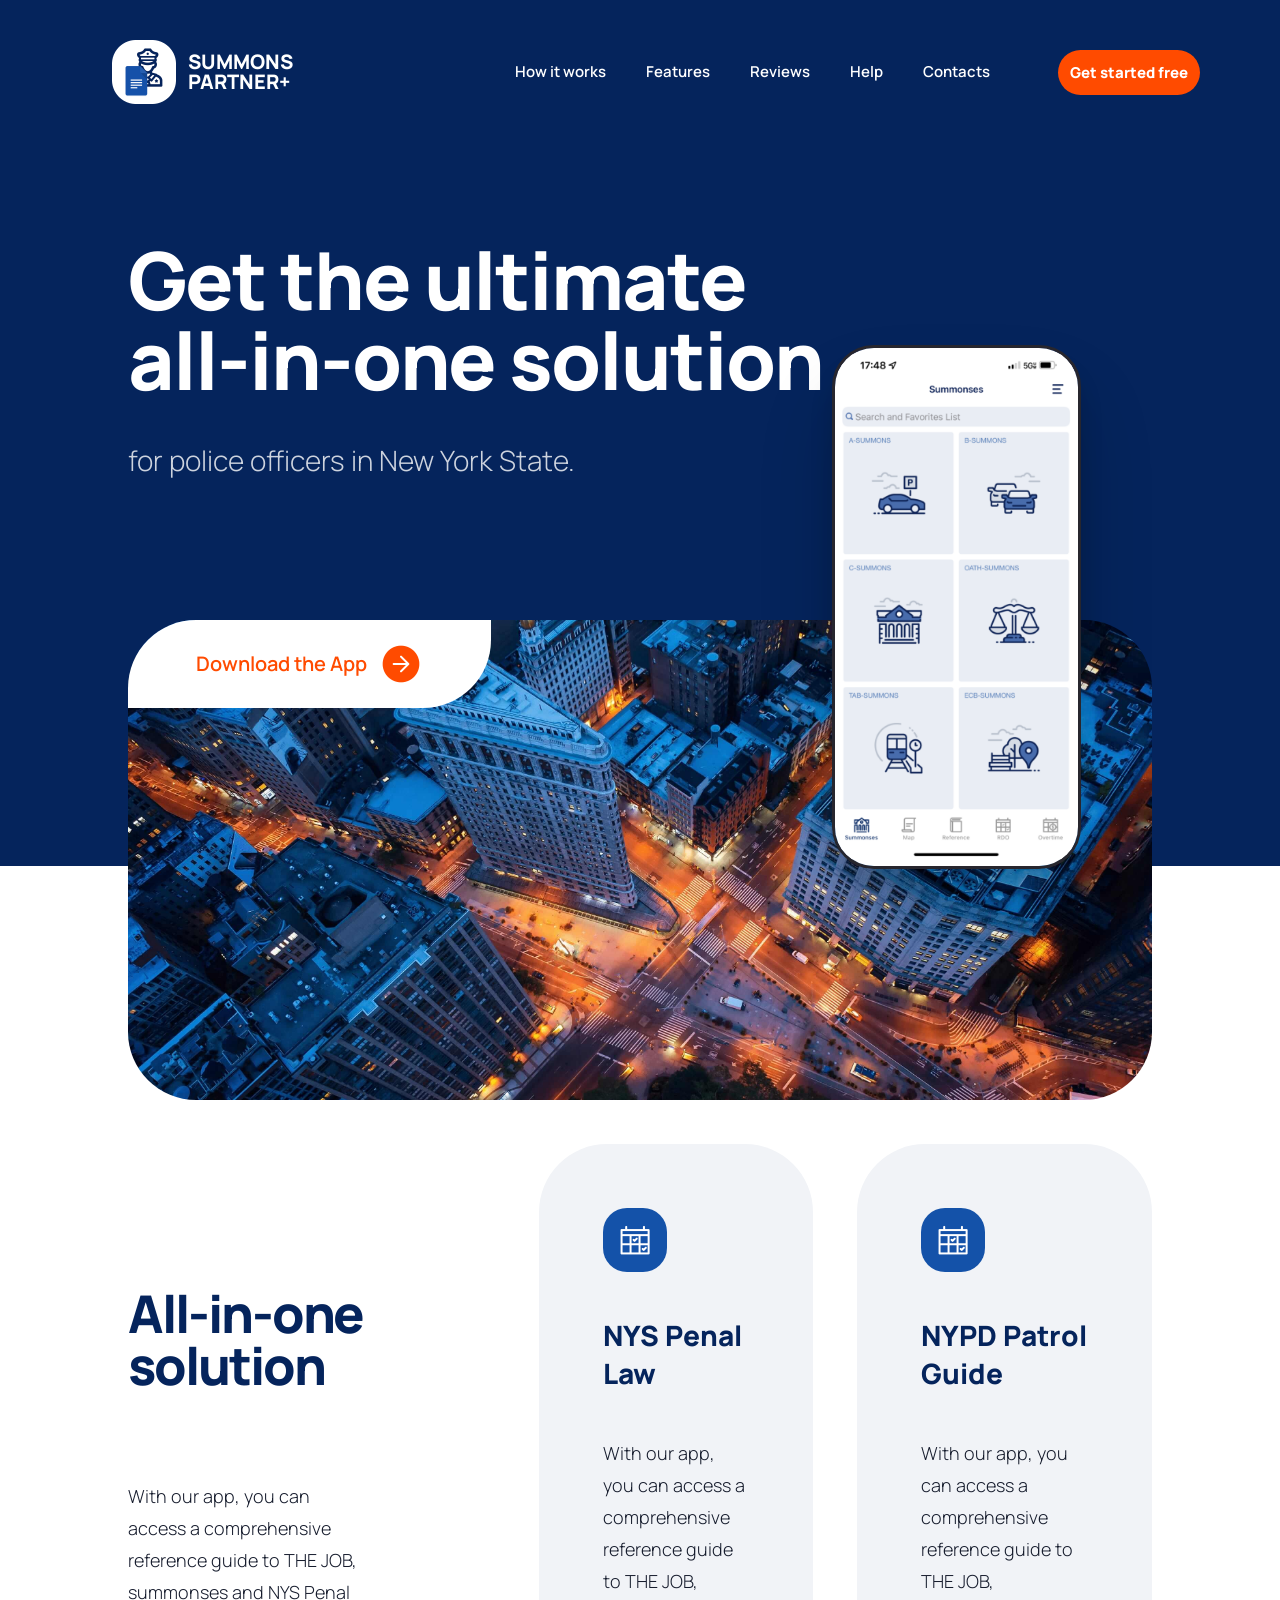
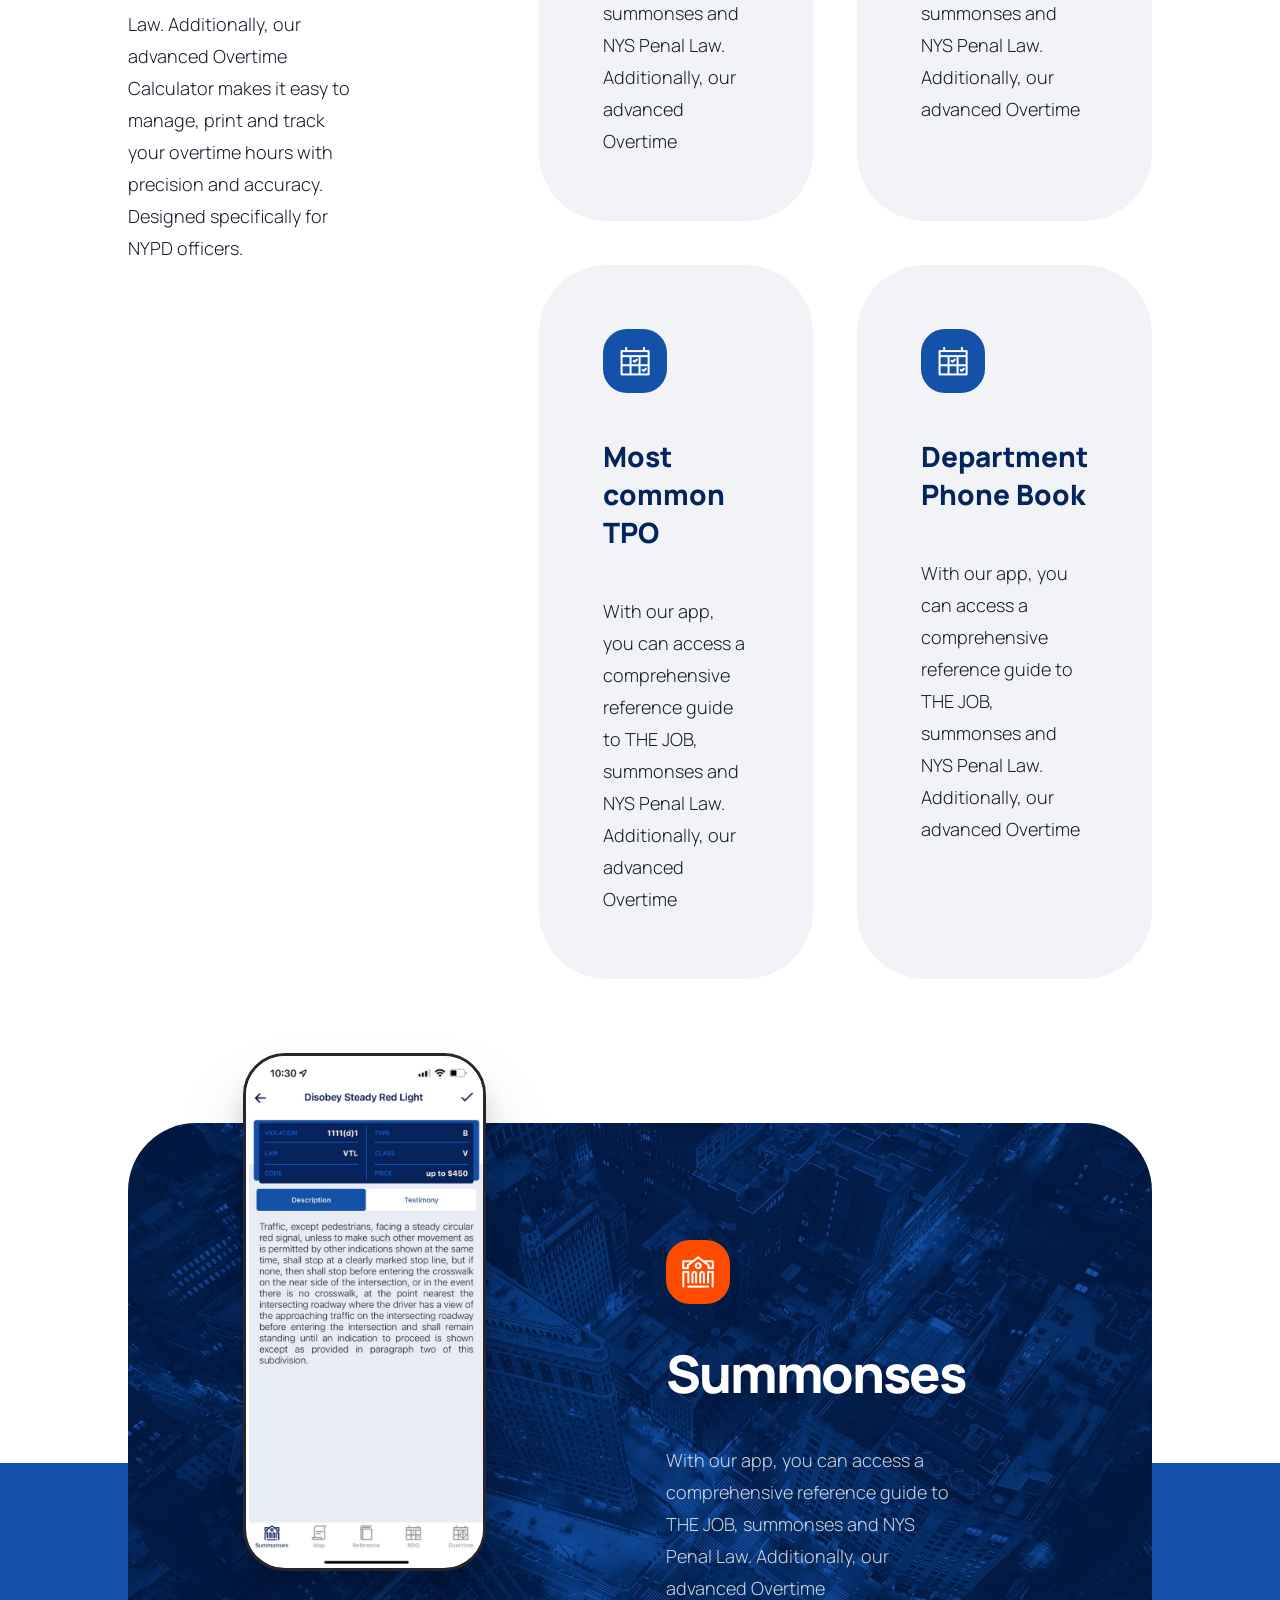
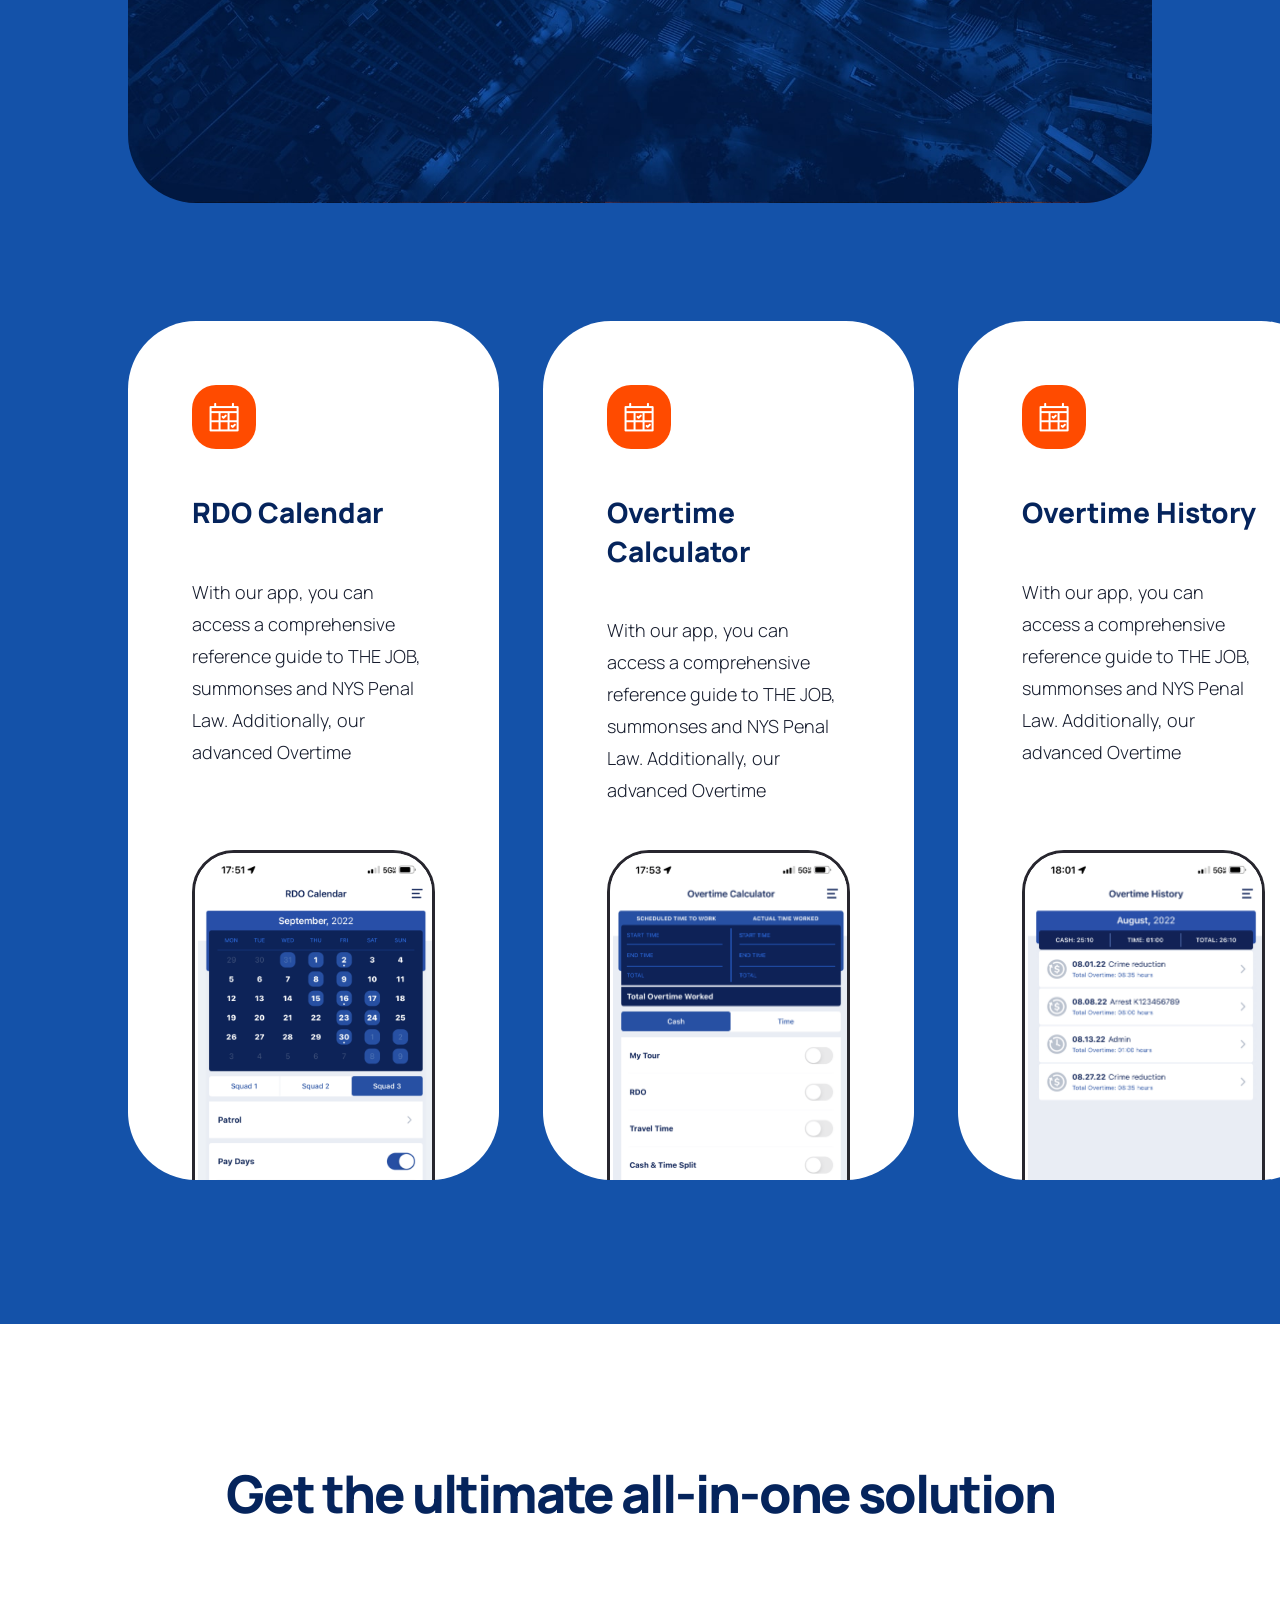
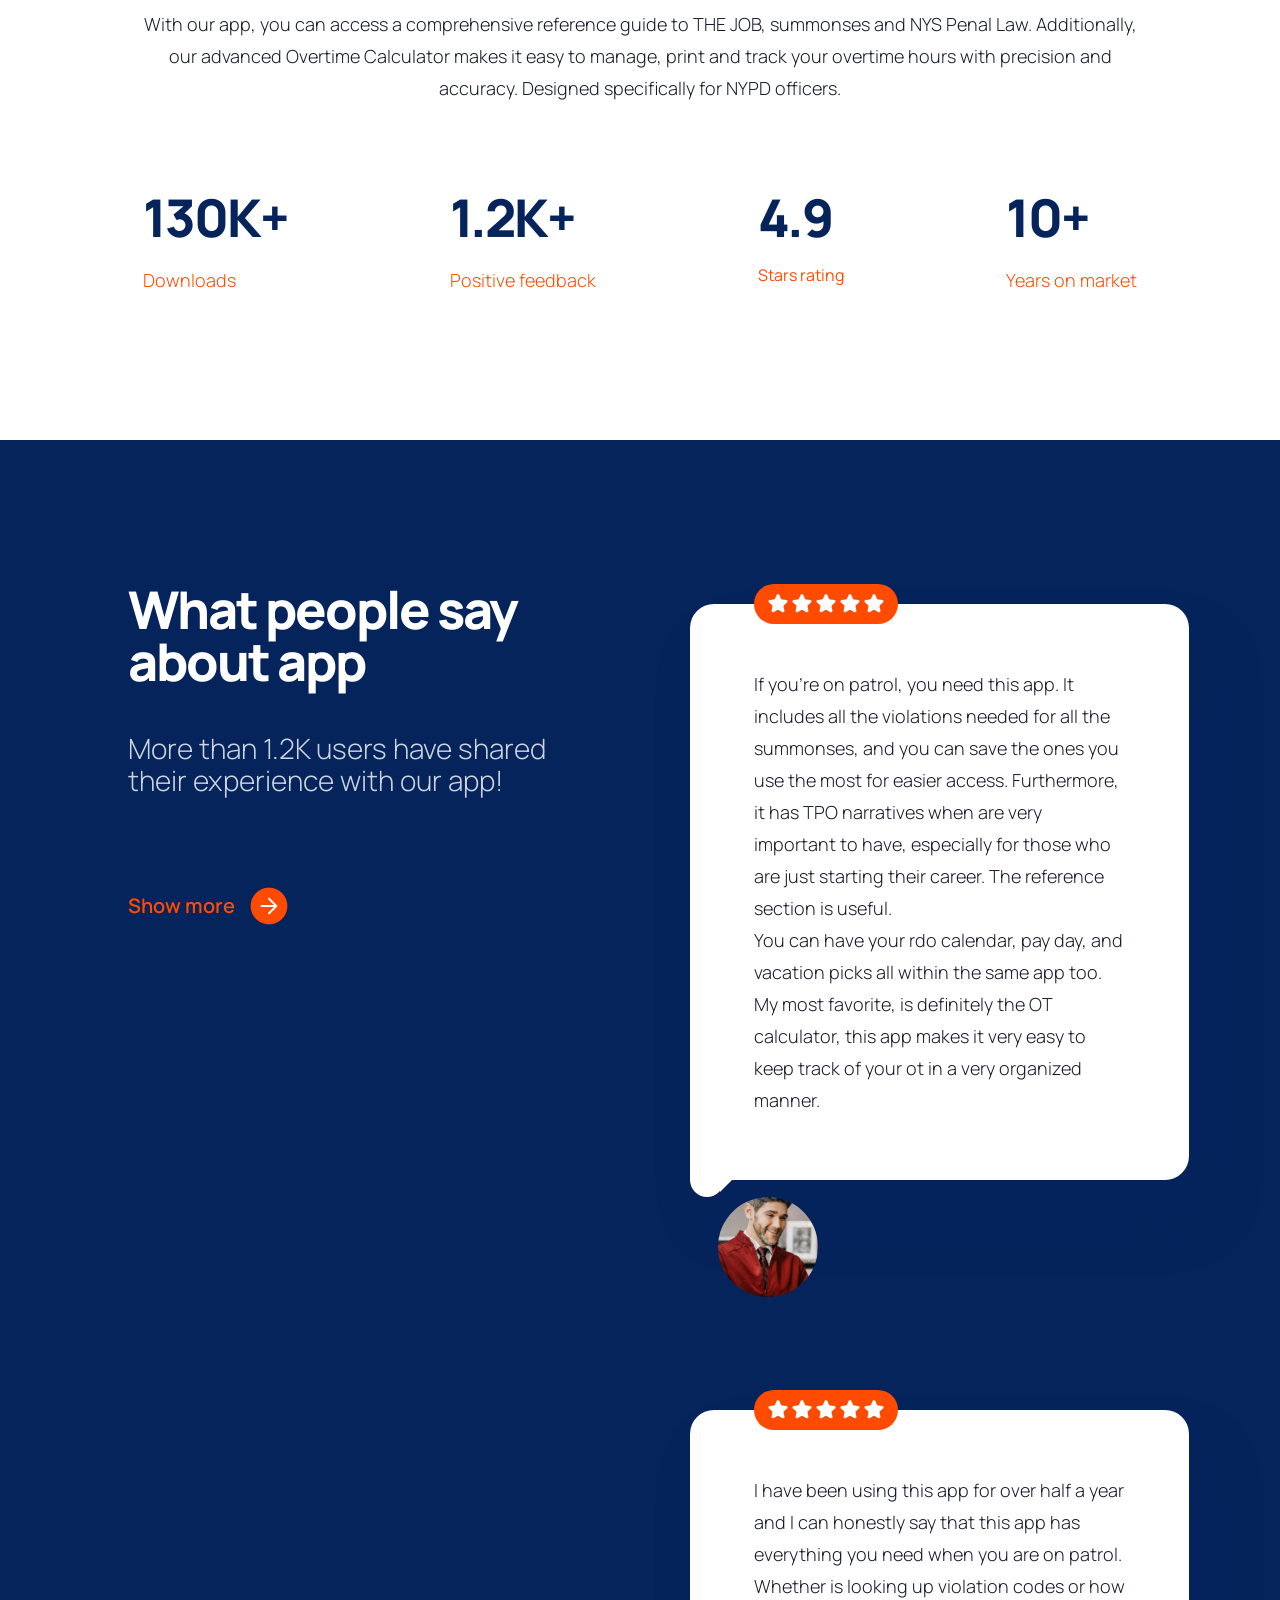
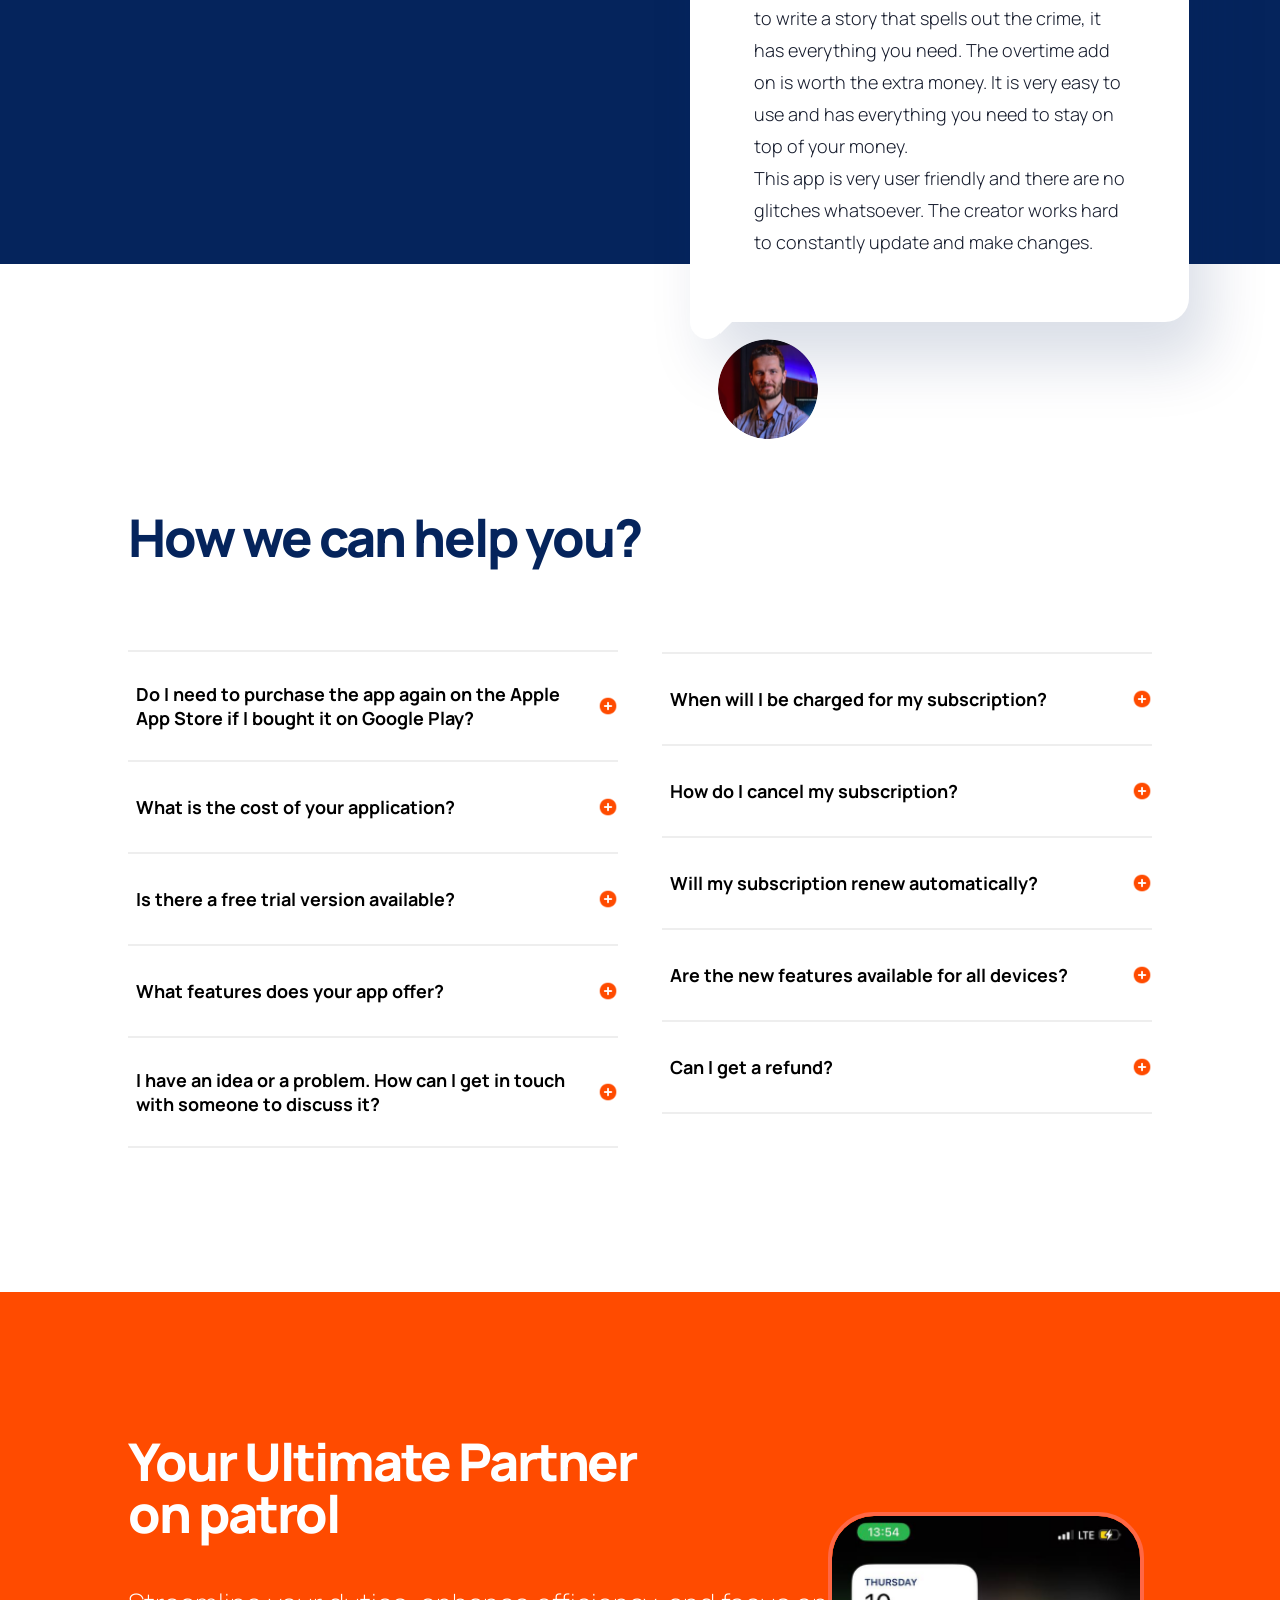
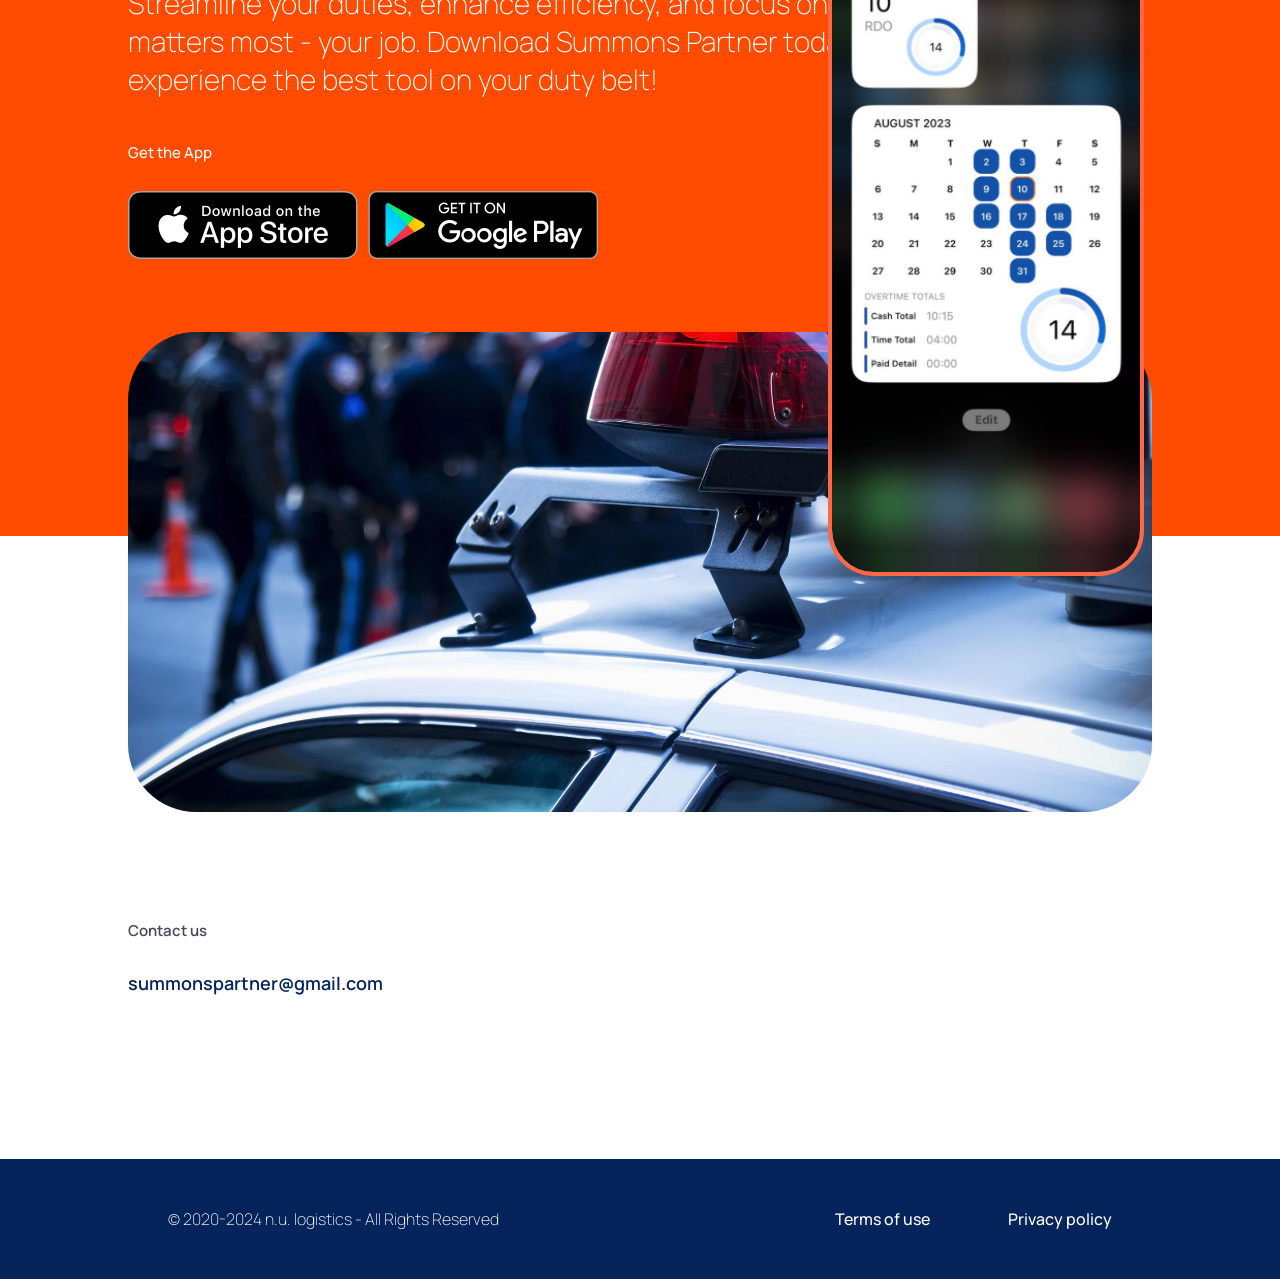
==== commit 6ab560bf: "Update index.html" ====
--- a/index.html
+++ b/index.html
@@ -204,11 +204,11 @@
       </div>
       <div class="App-start-work back-orange">
         <div class="App-start-work-header header-text">
-            Start your work<br/> with us now
+            Your Ultimate Partner<br/> on patrol
         </div>
         <div class="App-start-work-desciption">
-            Physical space is often conceived in three linear dimensions,
-            although modern physicists usually con
+            Streamline your duties, enhance efficiency, and focus on what matters most - your job.
+            Download Summons Partner today and experience the best tool on your duty belt!
         </div>
         <div class="App-start-work-get-app">
             Get the App
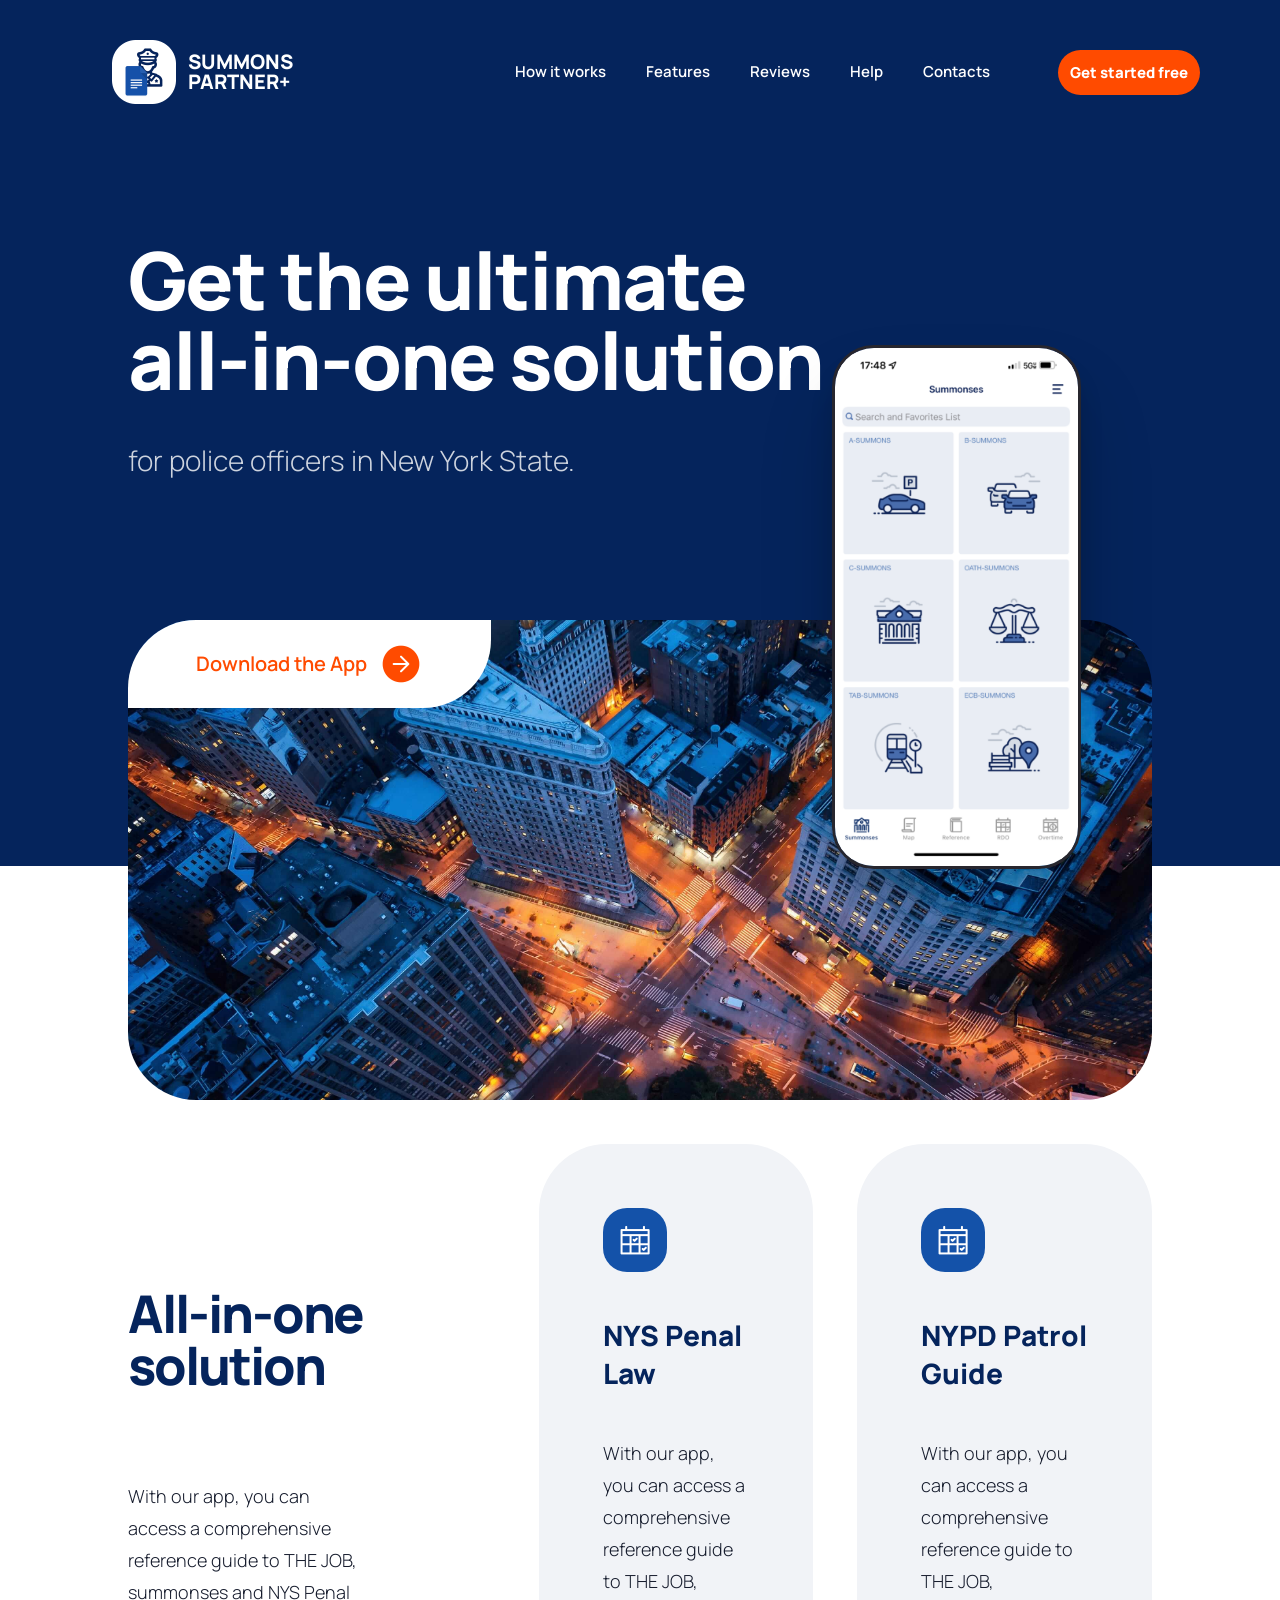
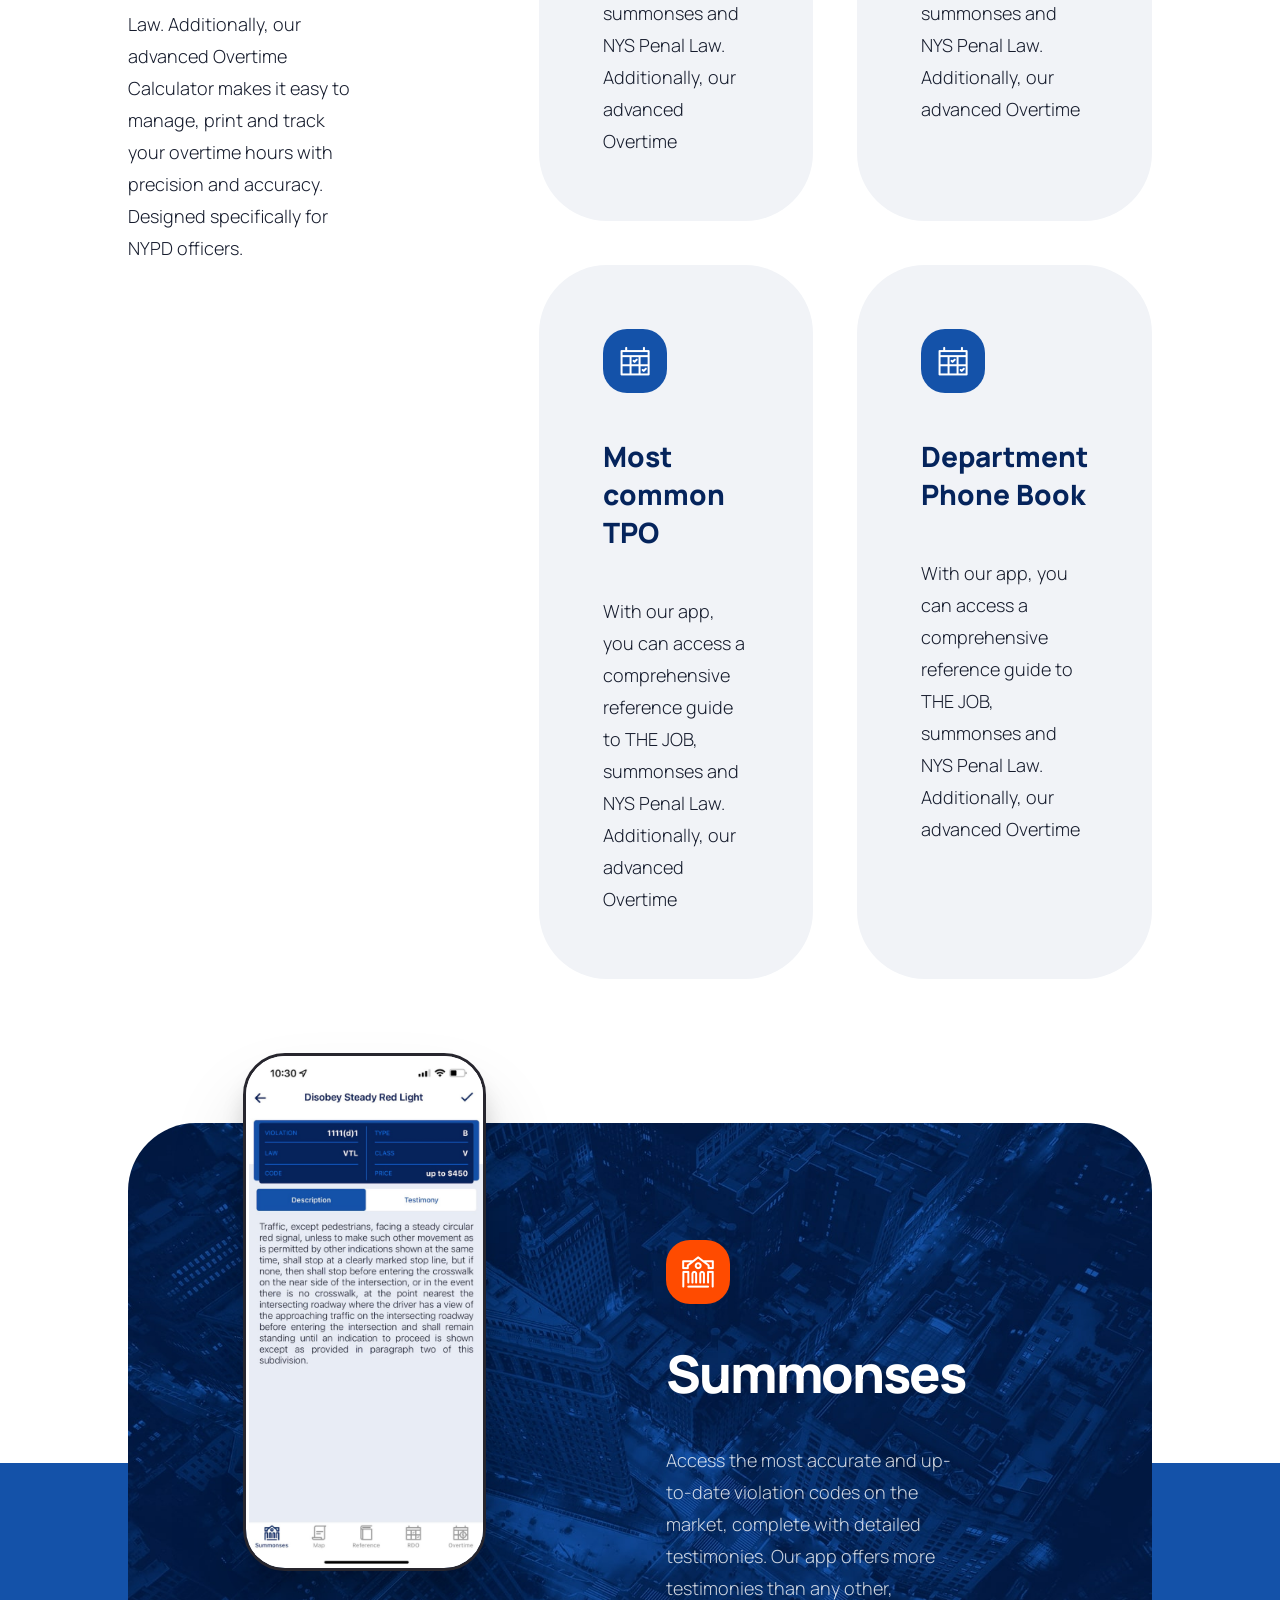
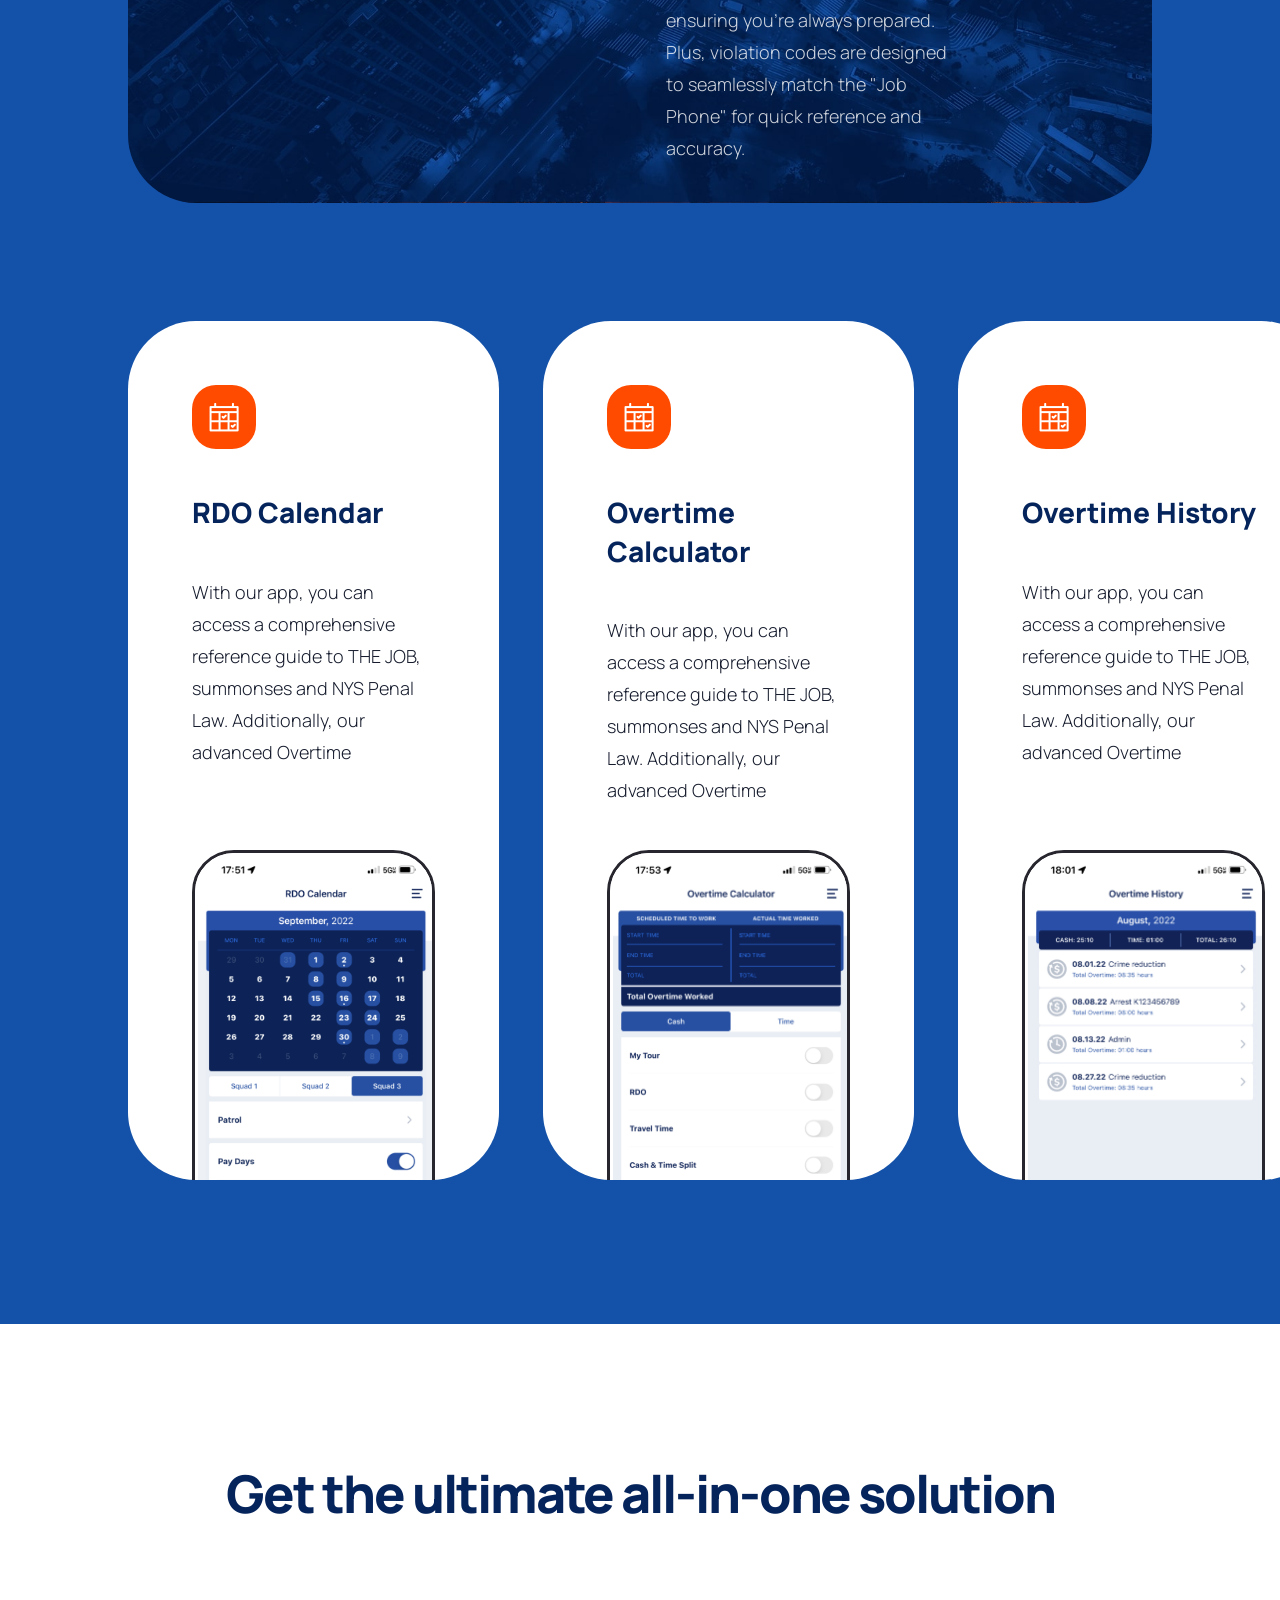
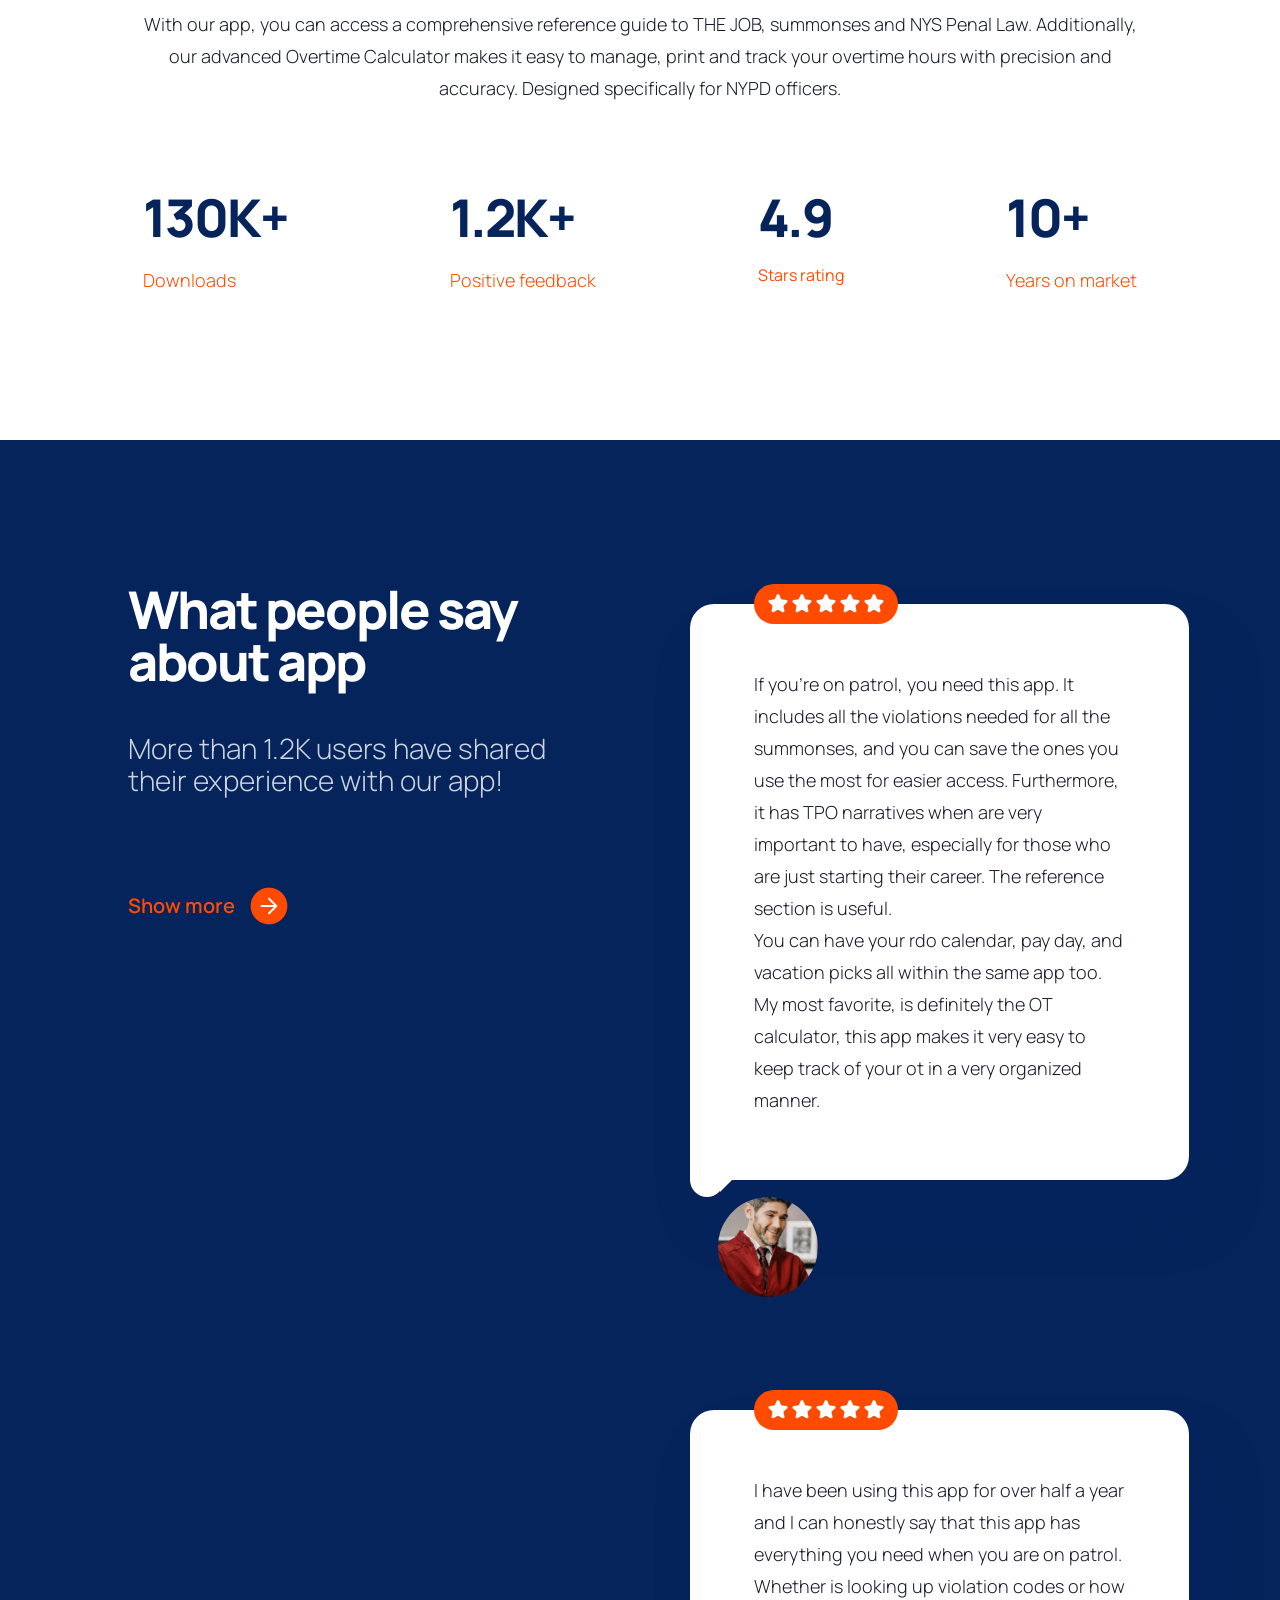
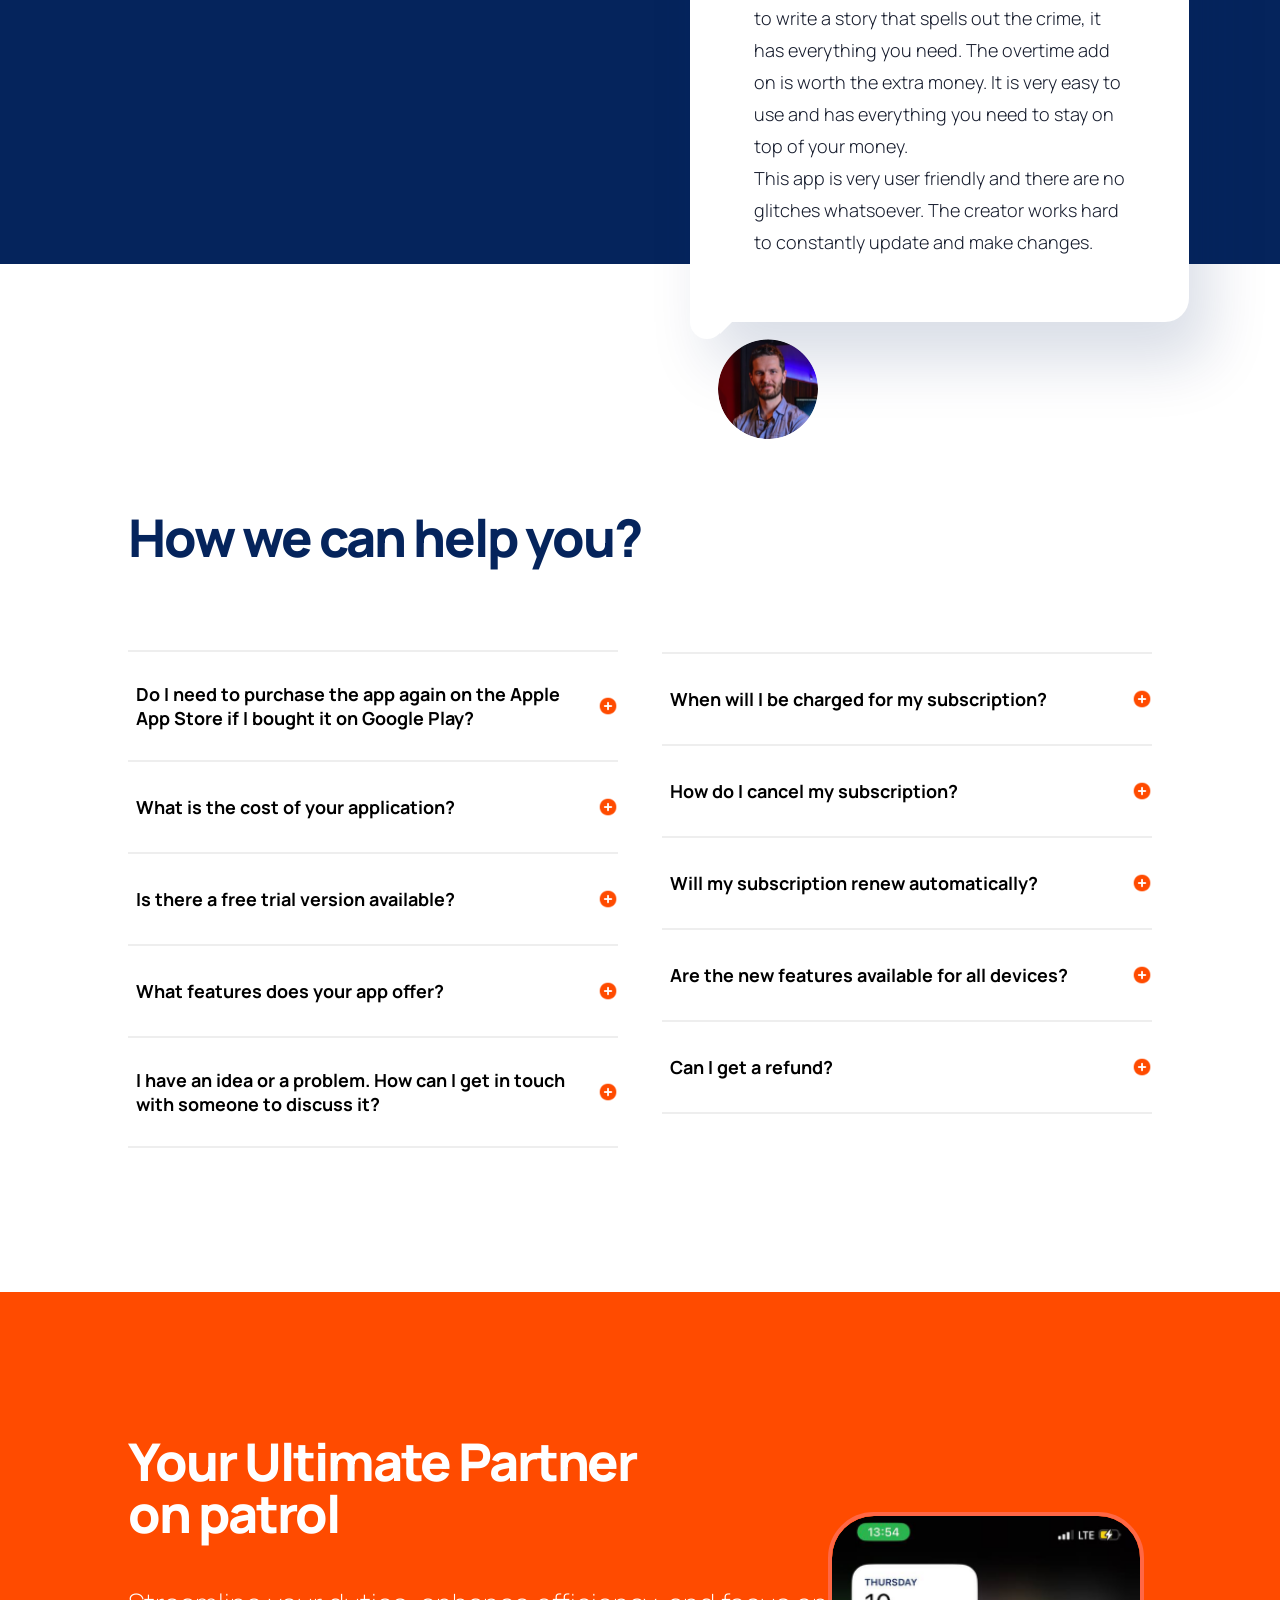
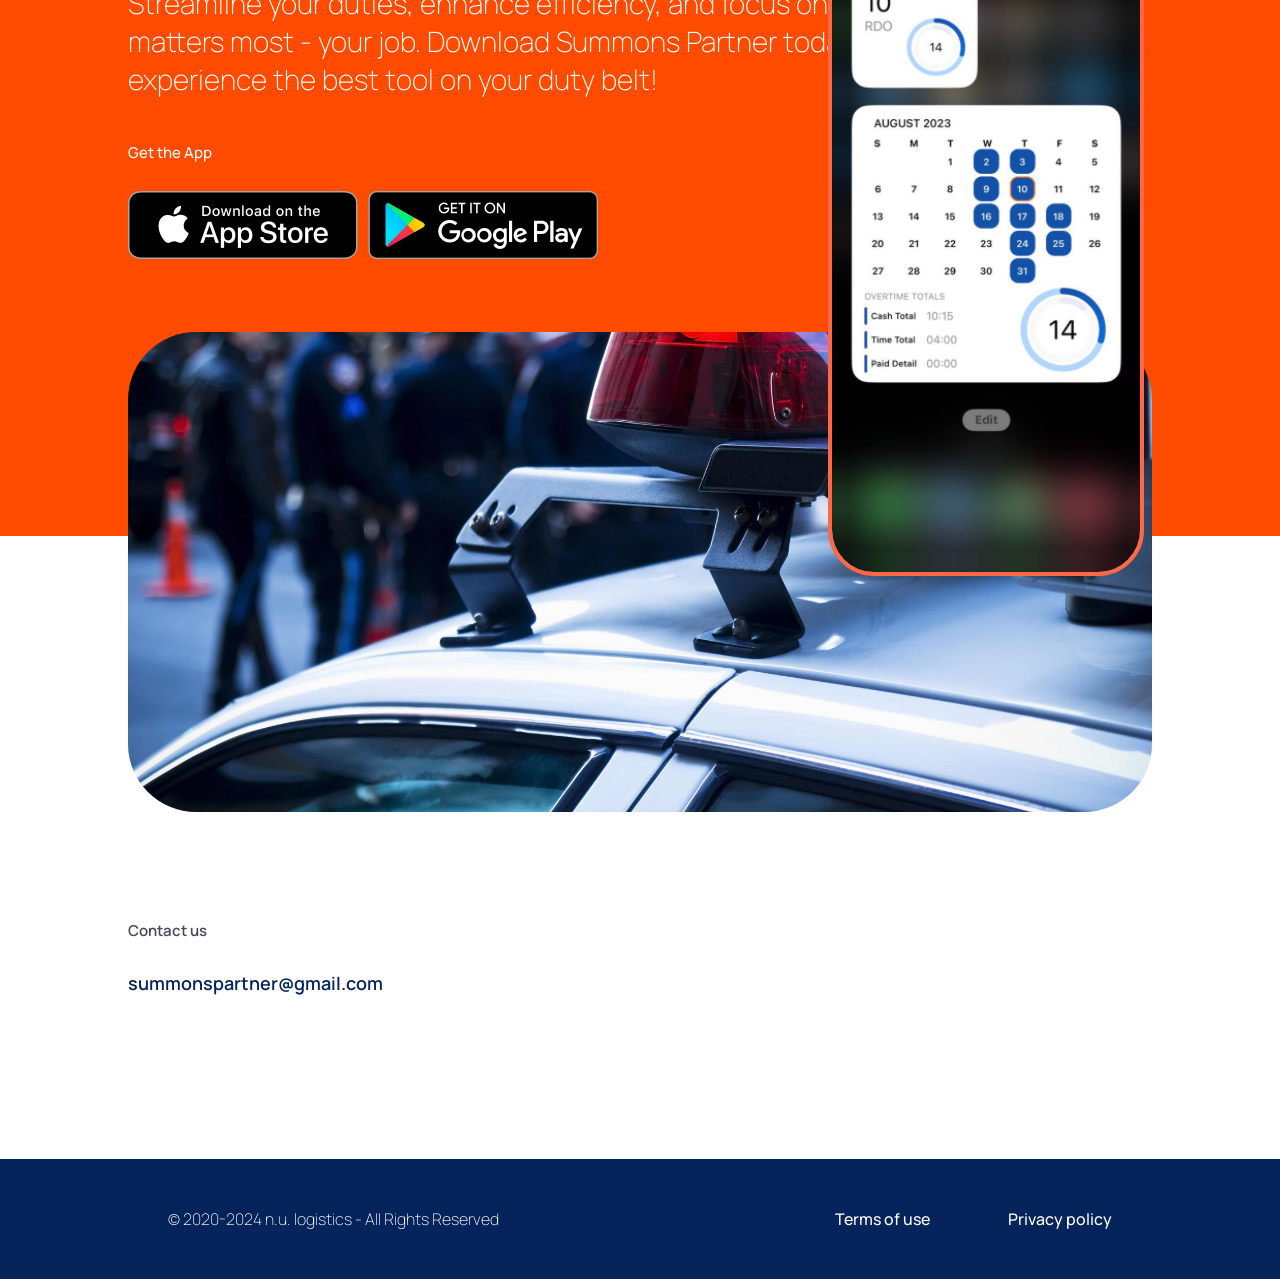
==== commit fc046fab: "Update index.html" ====
--- a/index.html
+++ b/index.html
@@ -131,8 +131,9 @@
                         Summonses
                     </div>
                     <div class="description-text App-features-label-description">
-                        With our app, you can access a comprehensive reference
-                        guide to THE JOB,  summonses and NYS Penal Law. Additionally, our advanced Overtime
+                        Access the most accurate and up-to-date violation codes on the market, complete with detailed testimonies.
+                        Our app offers more testimonies than any other, ensuring you're always prepared.
+                        Plus, violation codes are designed to seamlessly match the "Job Phone" for quick reference and accuracy.
                     </div>
                 </div>
                 <div class="App-features-label-arrows">
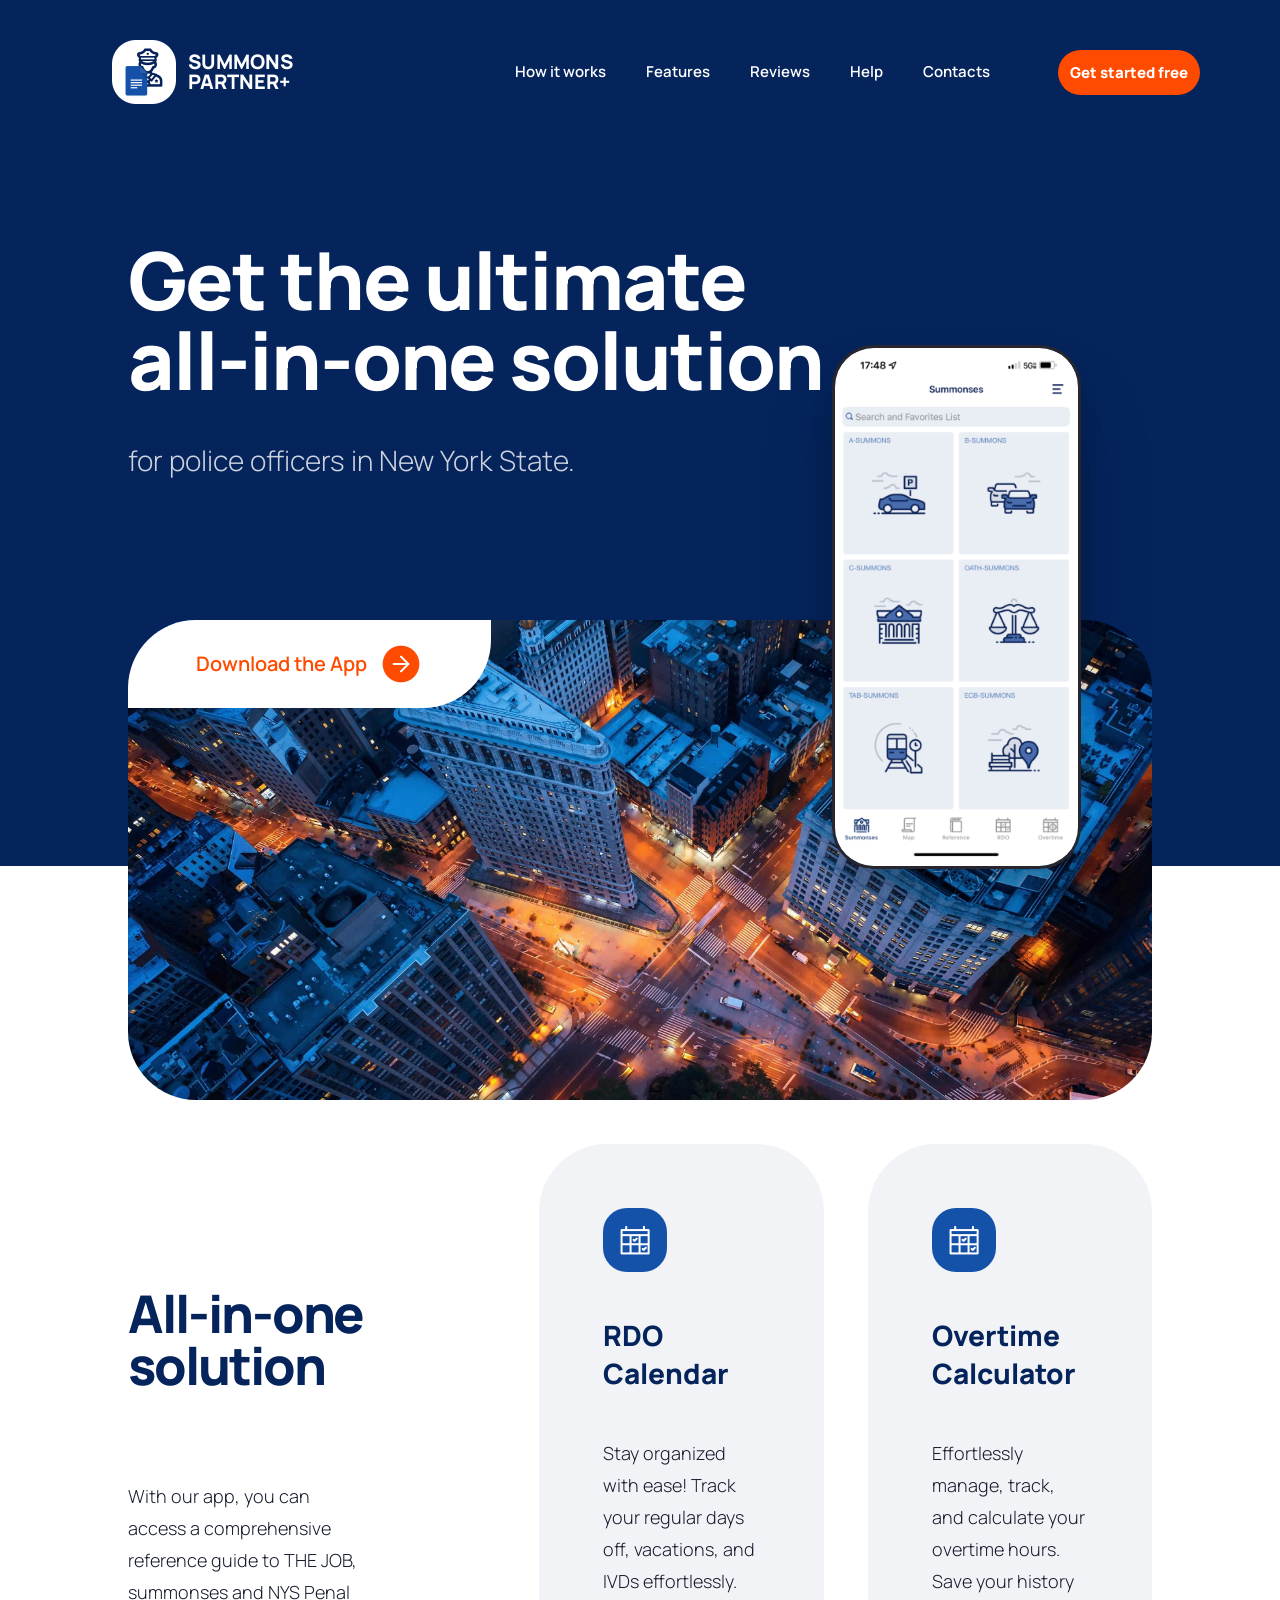
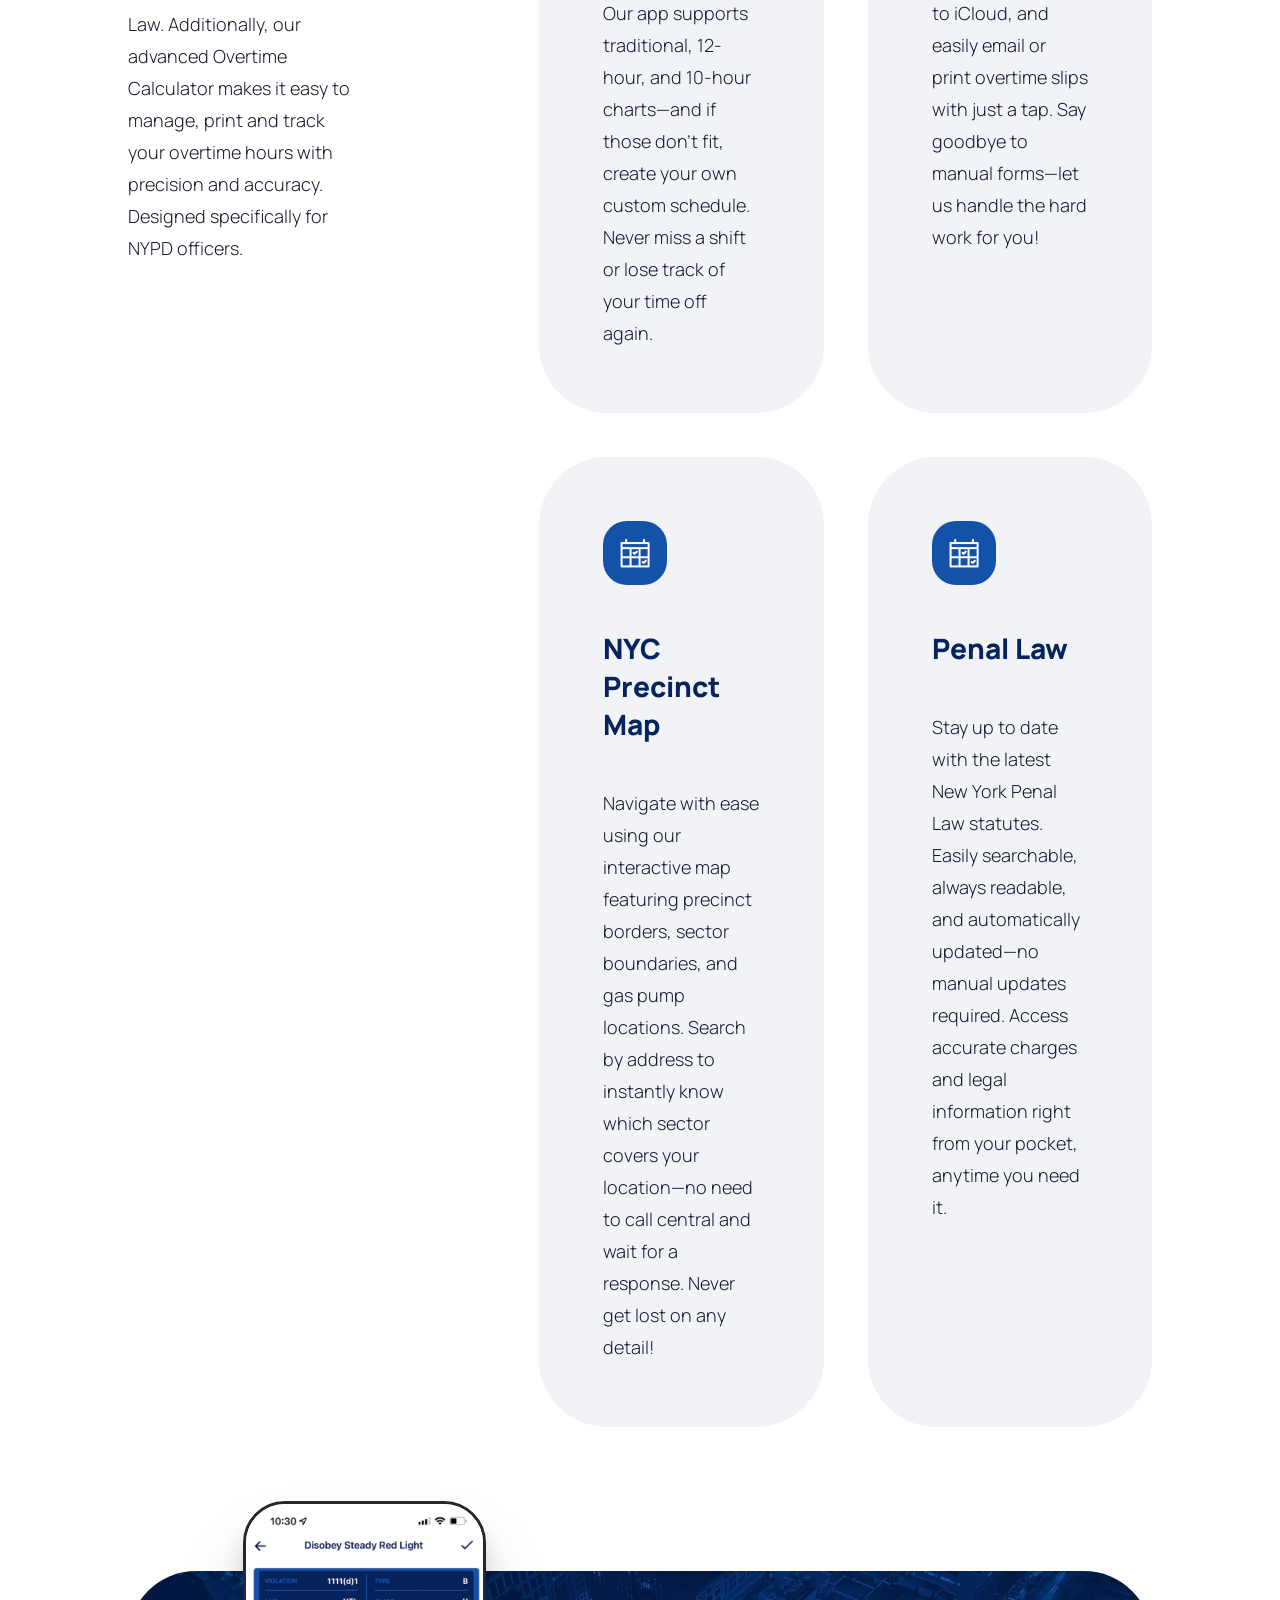
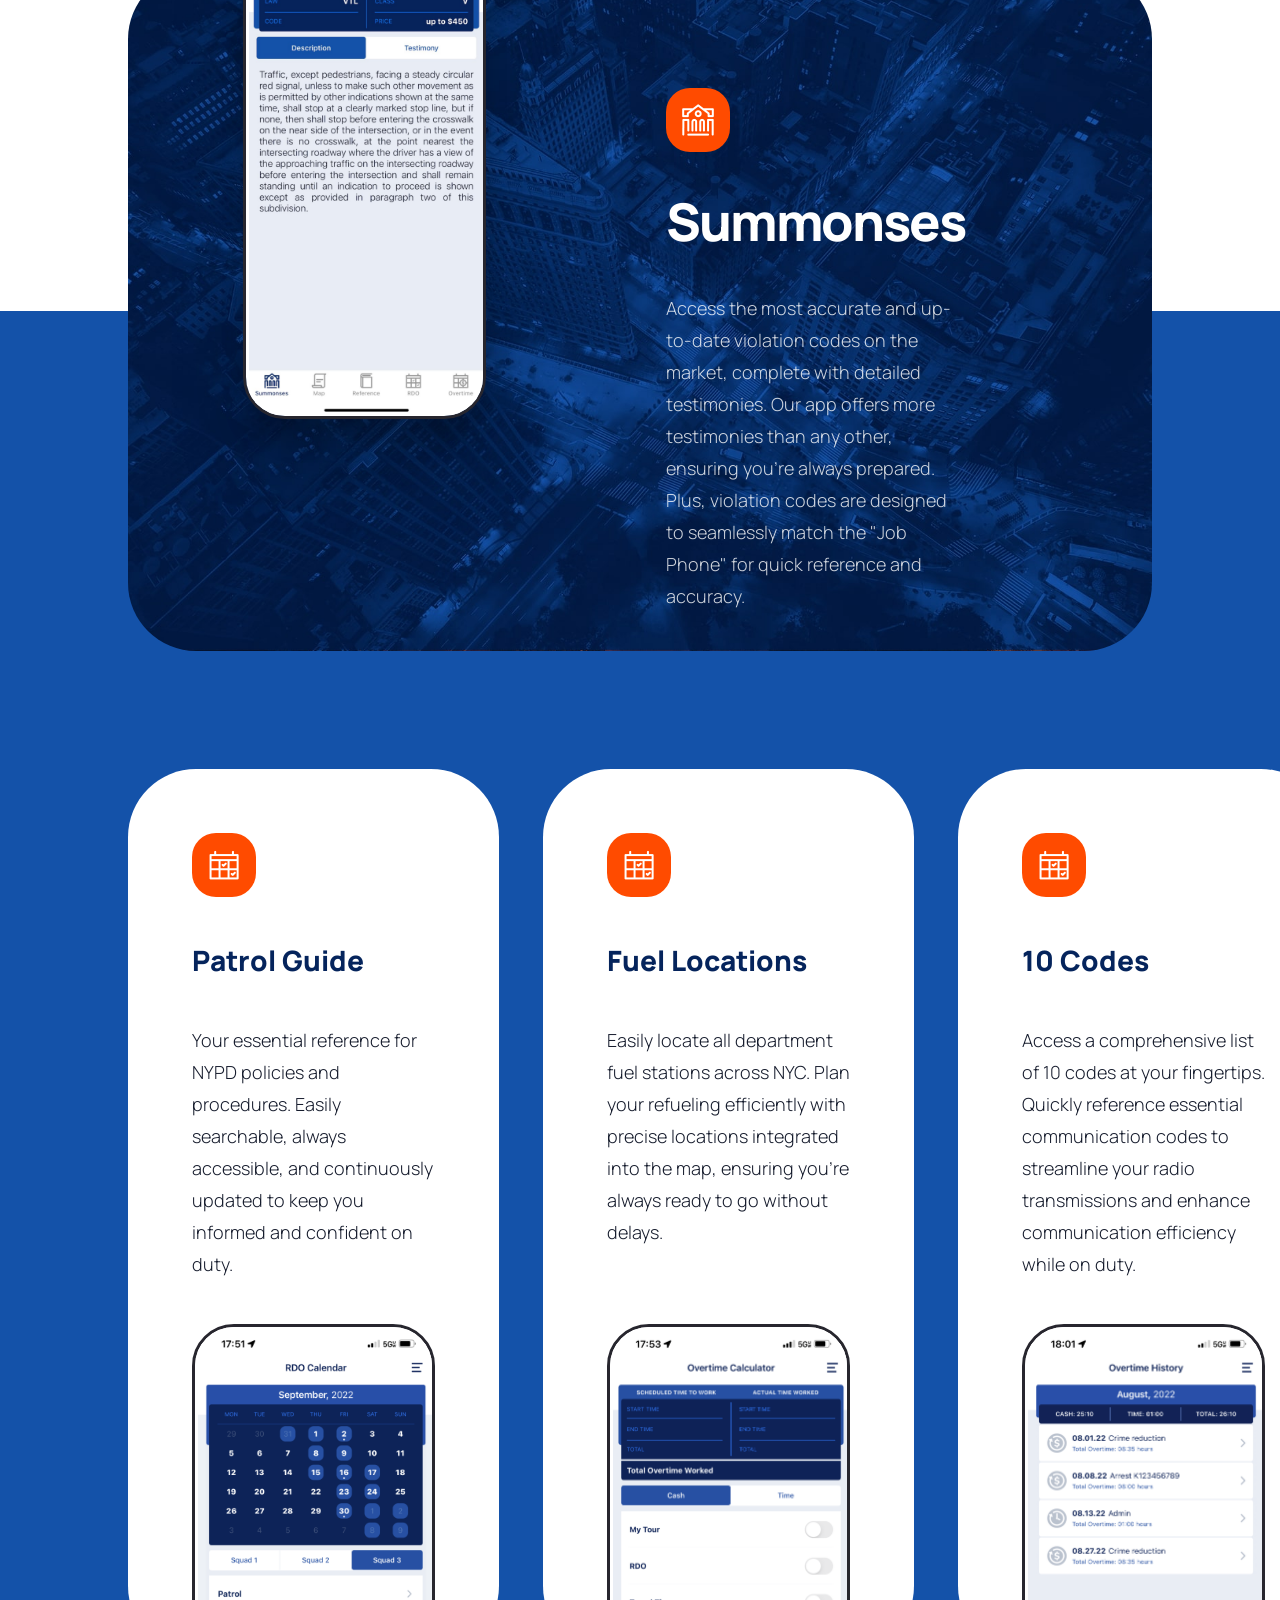
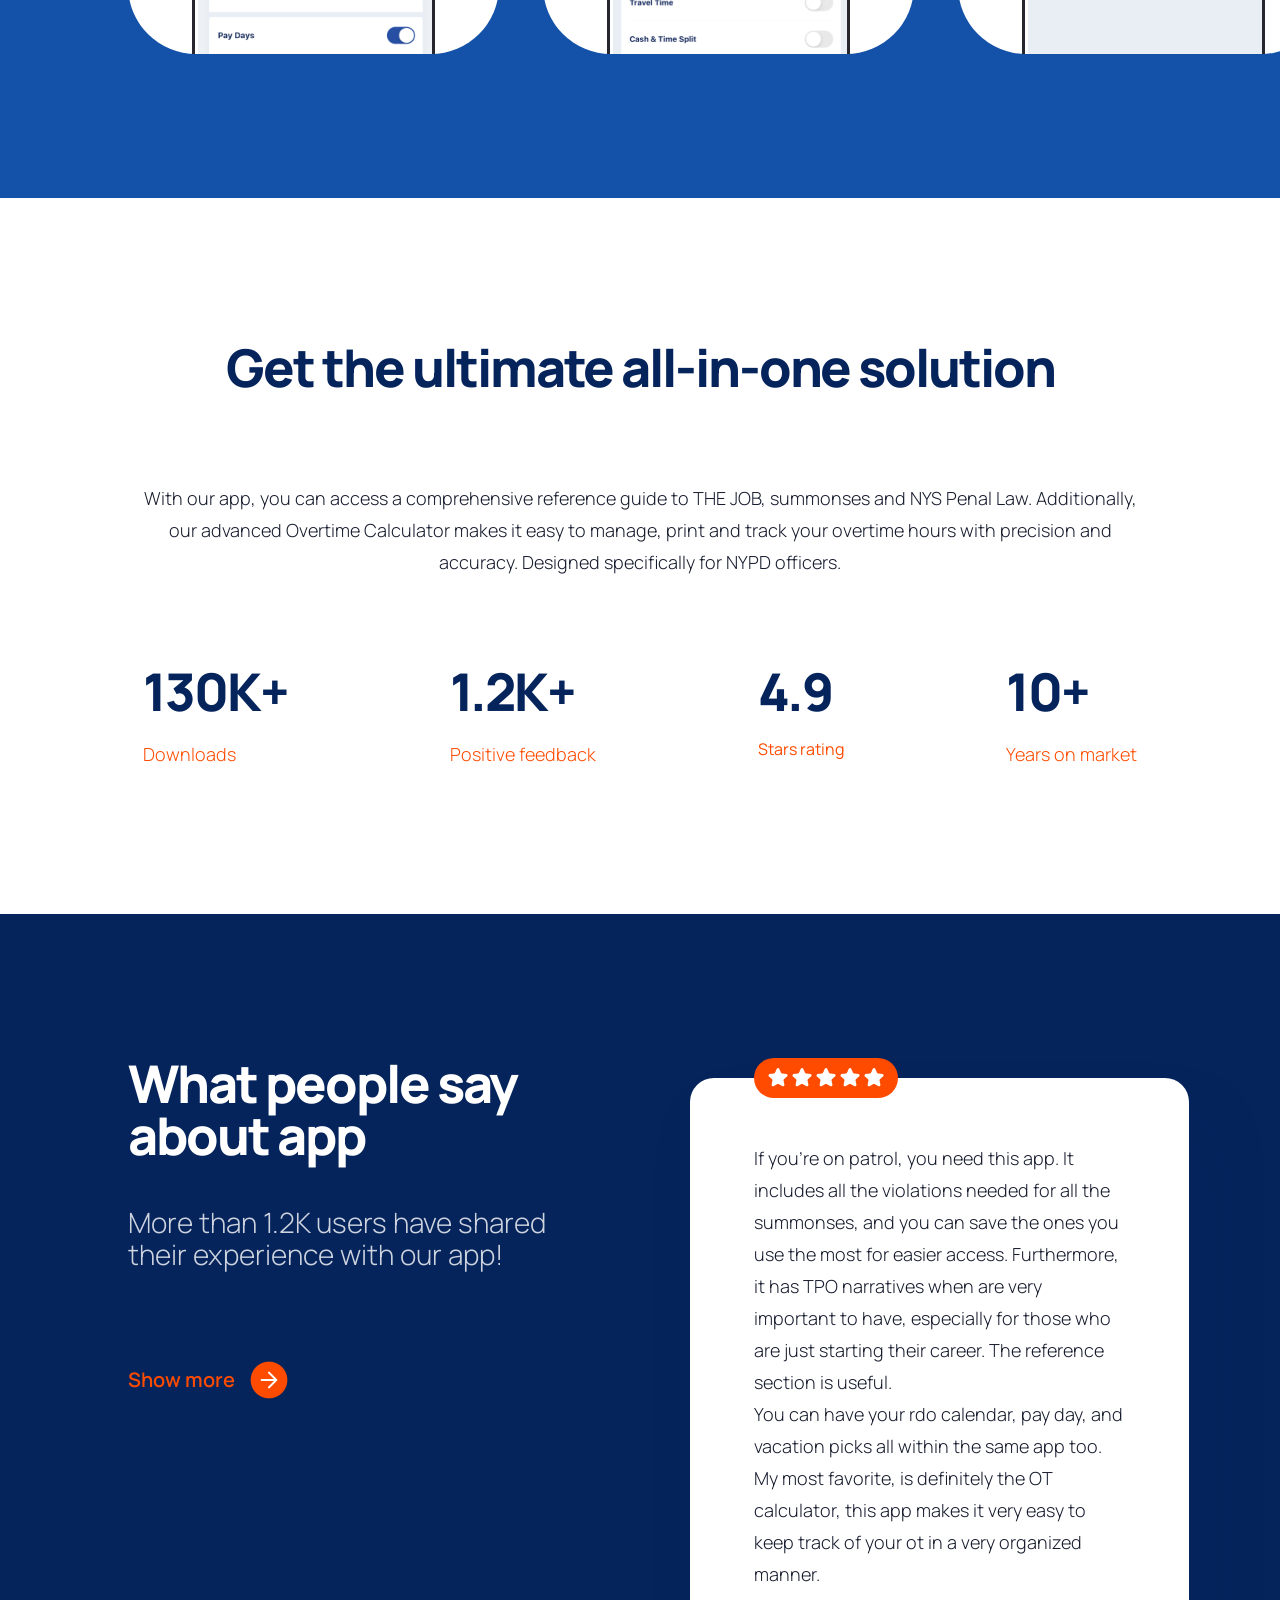
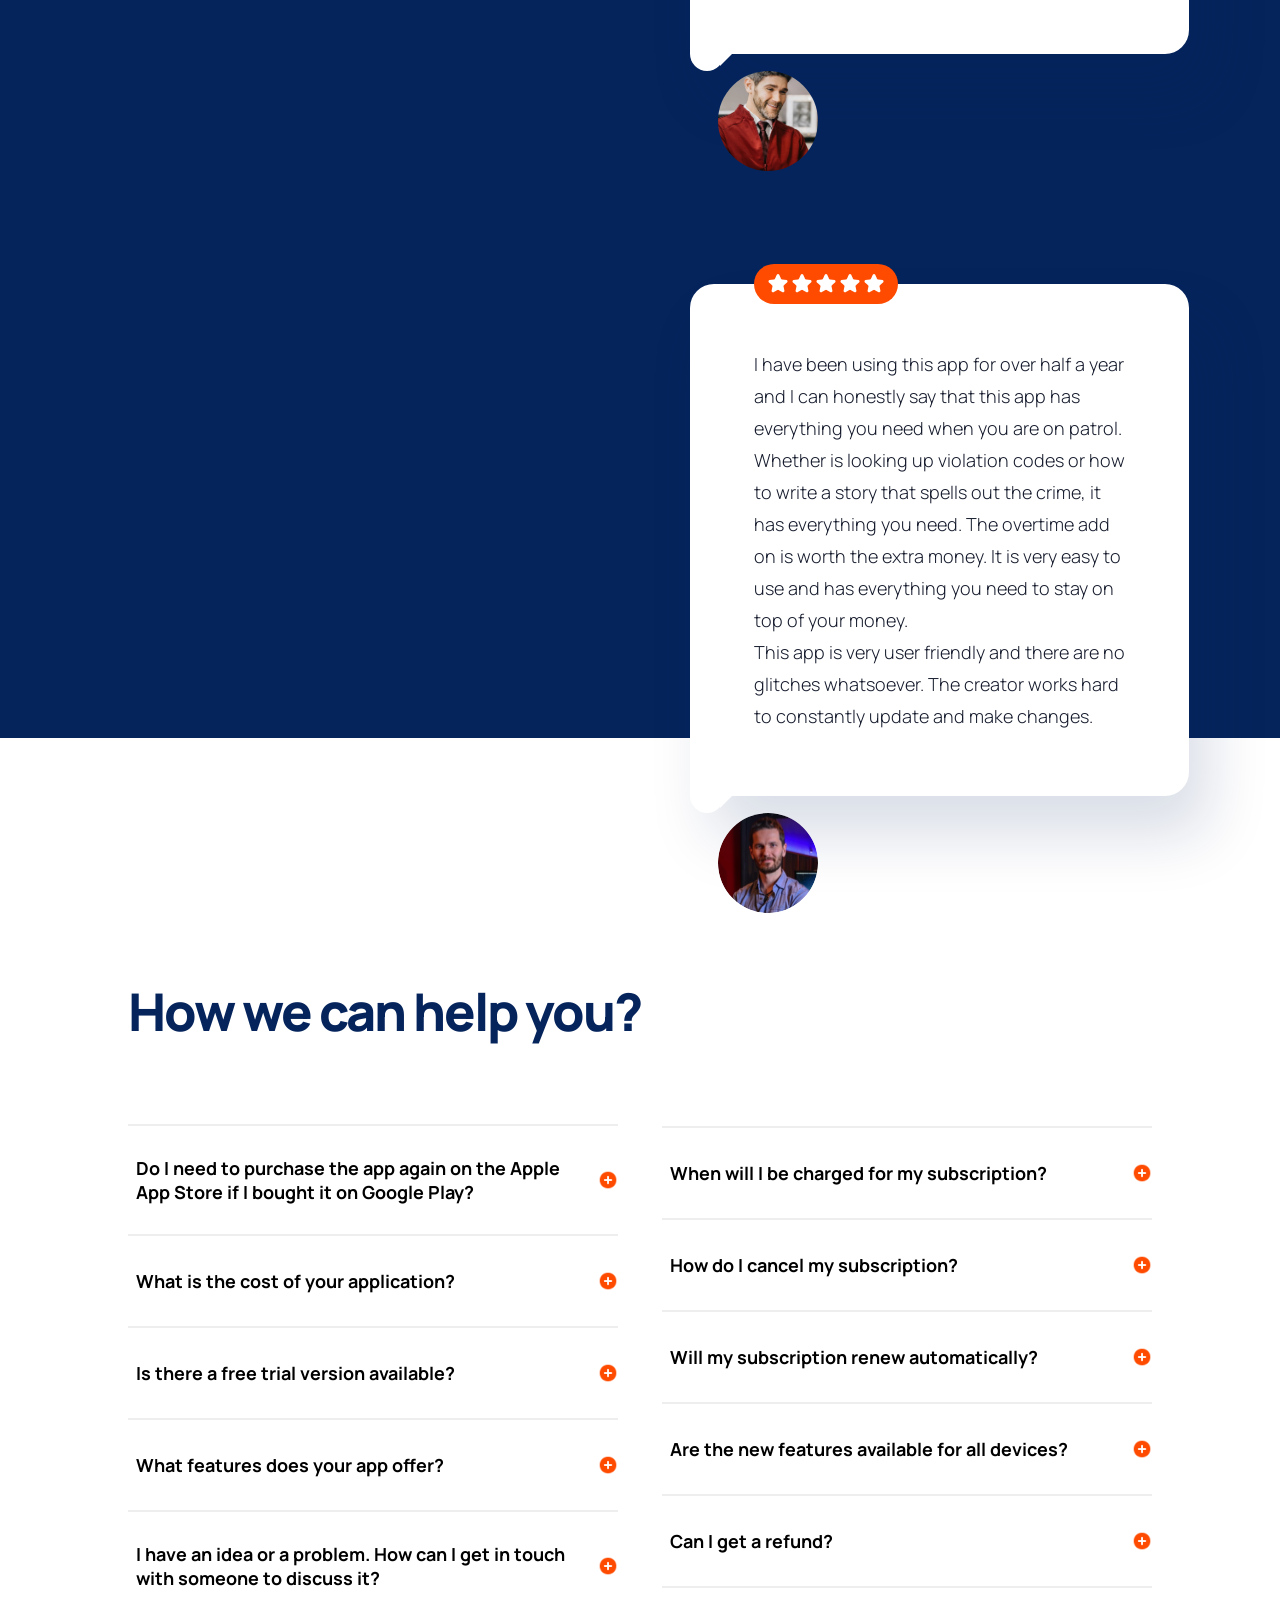
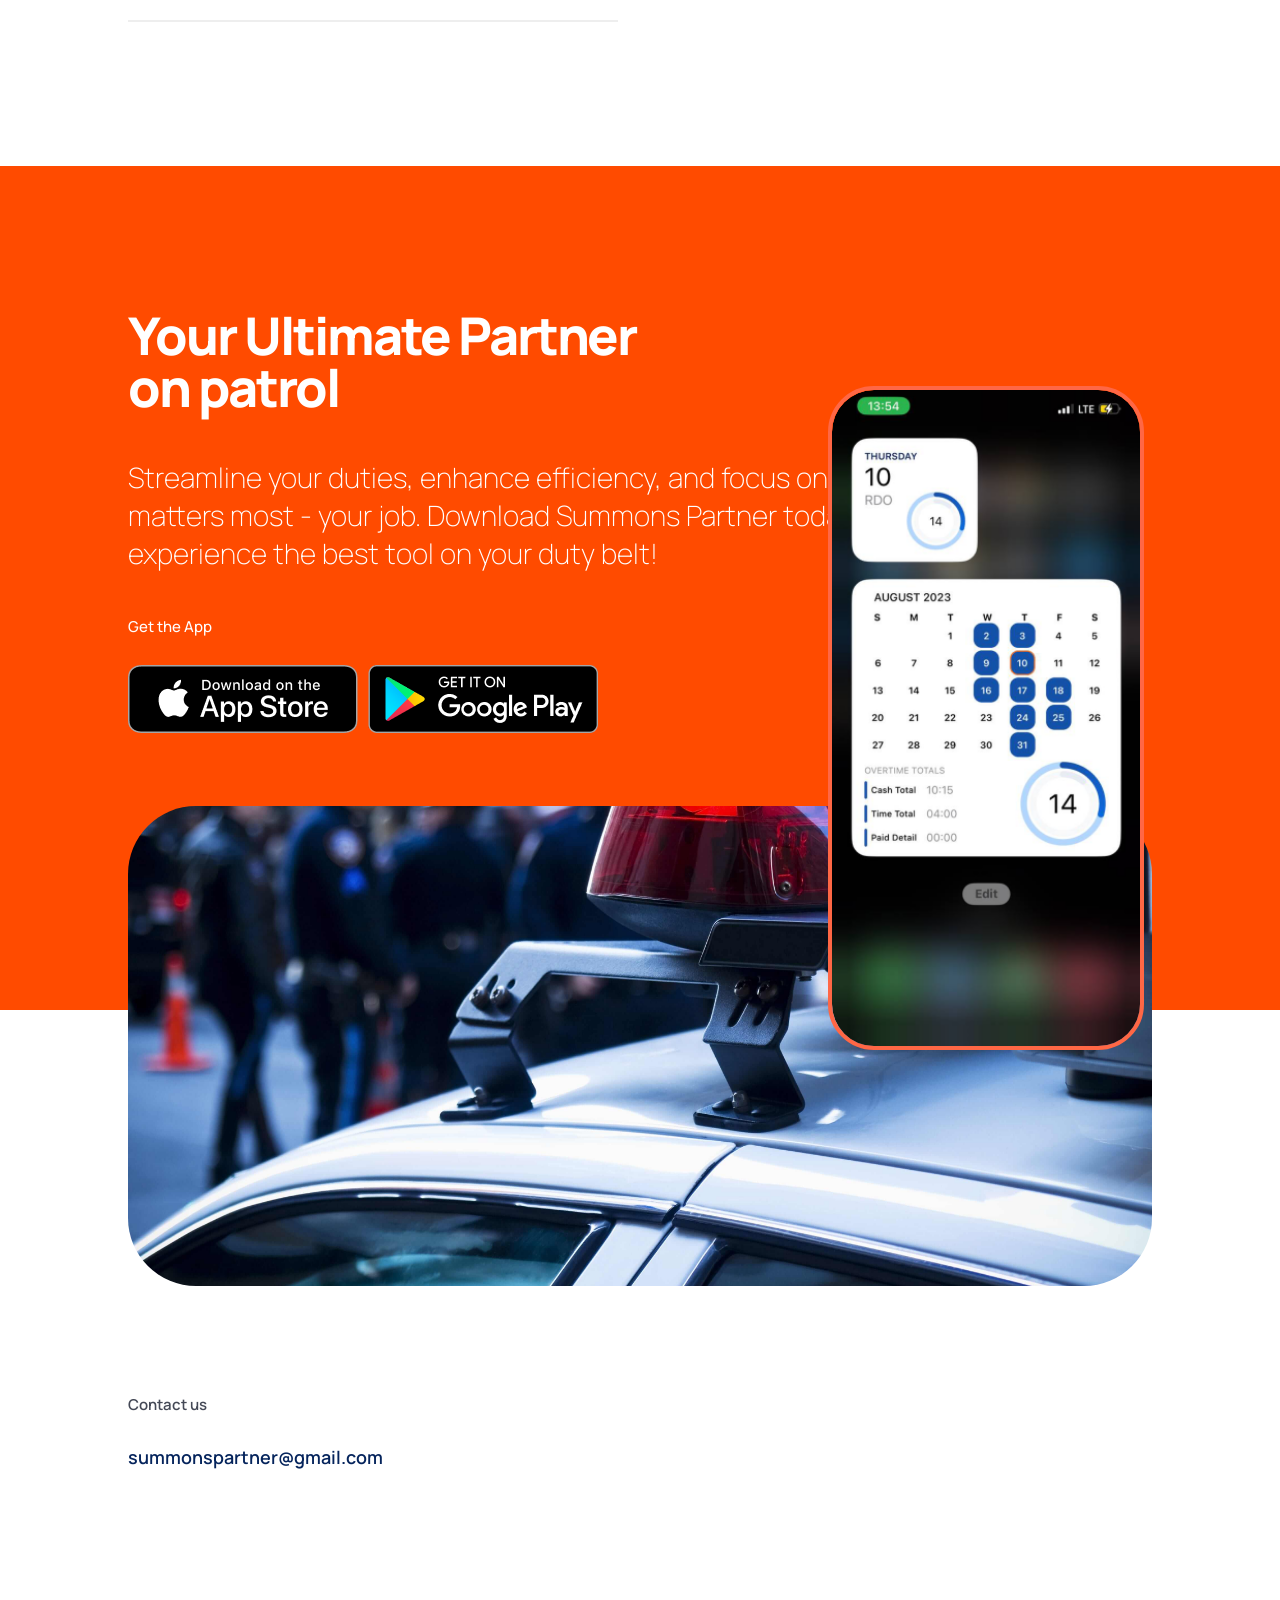
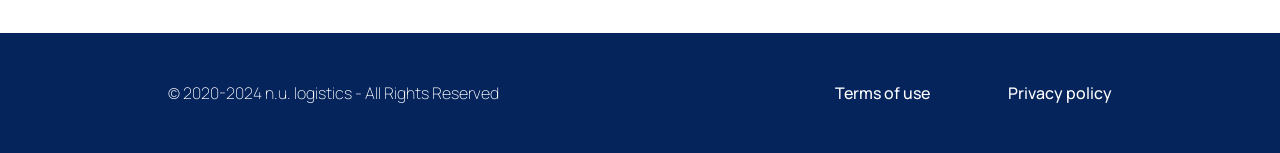
==== commit 9bee4cf9: "Update index.html" ====
--- a/index.html
+++ b/index.html
@@ -9,7 +9,7 @@
     <link rel="preconnect" href="https://fonts.googleapis.com">
     <link rel="preconnect" href="https://fonts.gstatic.com" crossorigin>
     <link href="https://fonts.googleapis.com/css2?family=Manrope:wght@200..800&display=swap" rel="stylesheet">
-    <title>Summons partner</title>
+    <title>Summons Partner</title>
   </head>
   <body>
     <noscript>You need to enable JavaScript to run this app.</noscript>
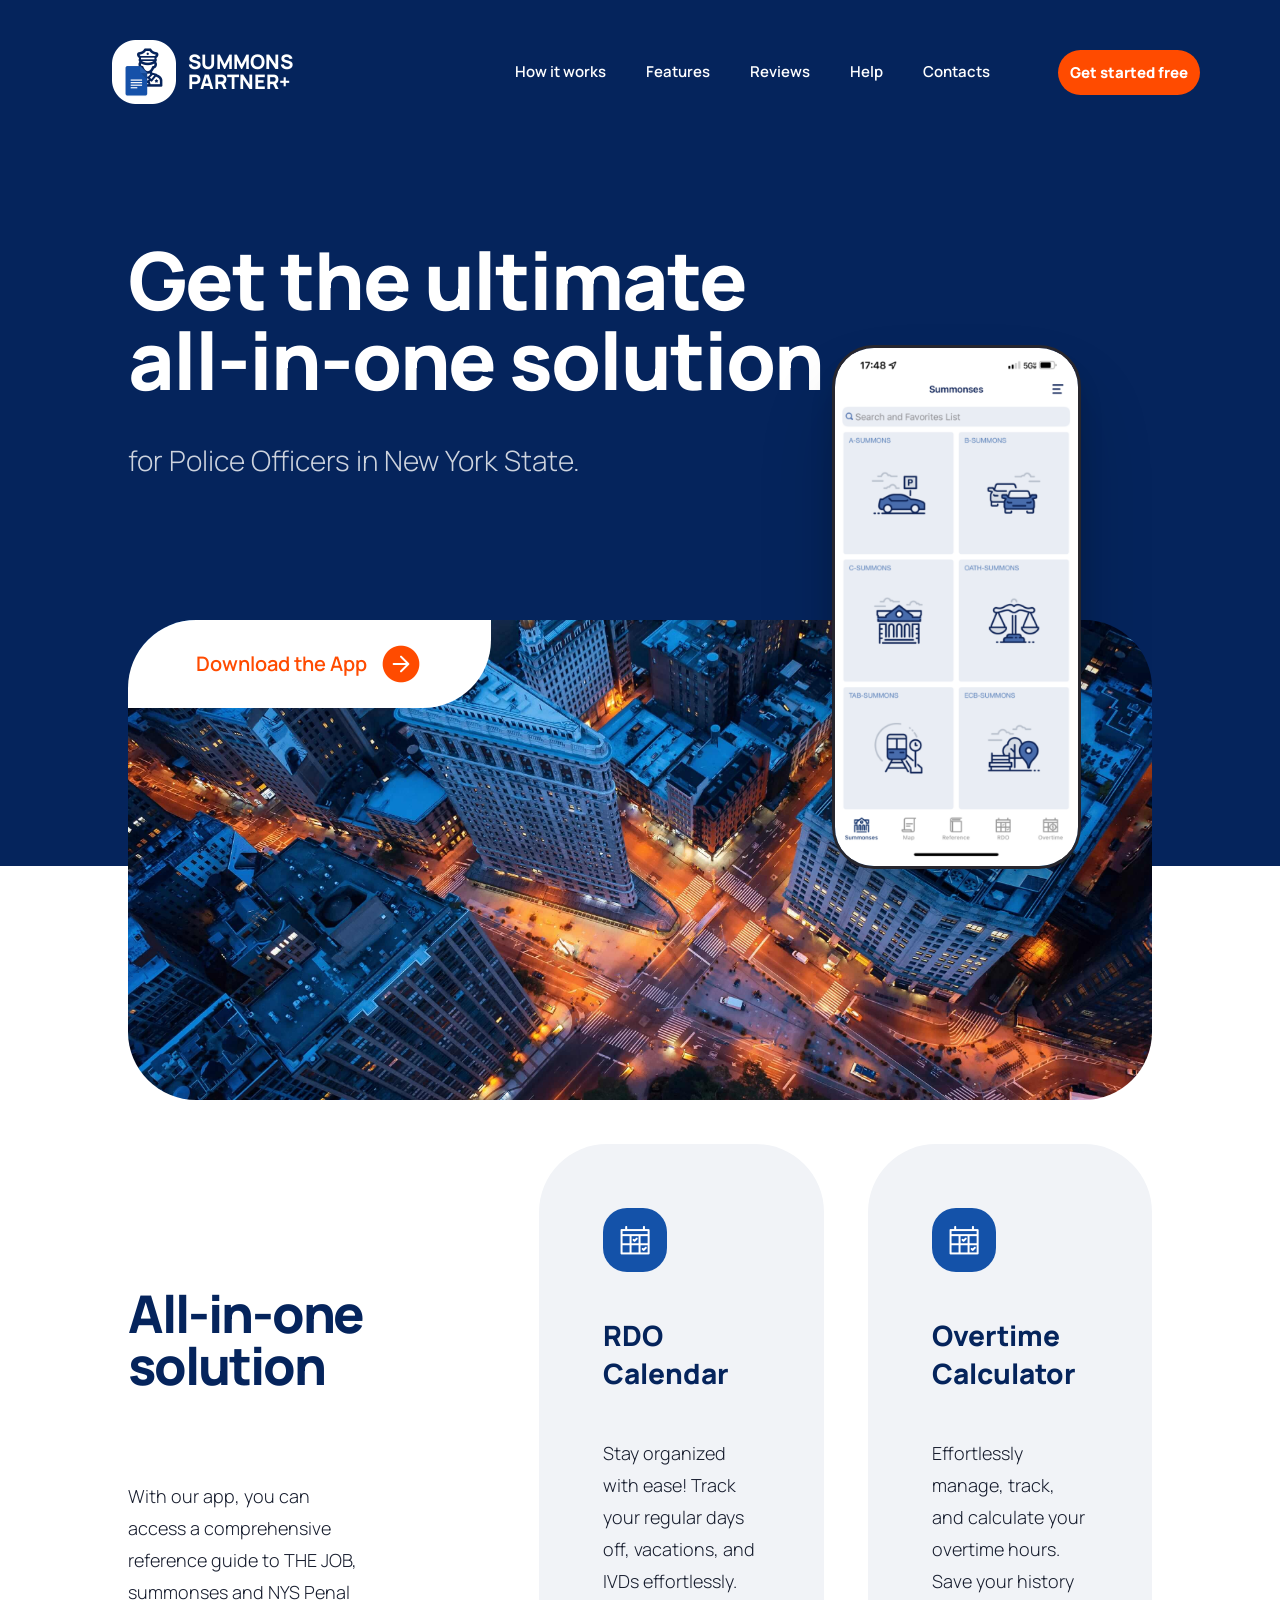
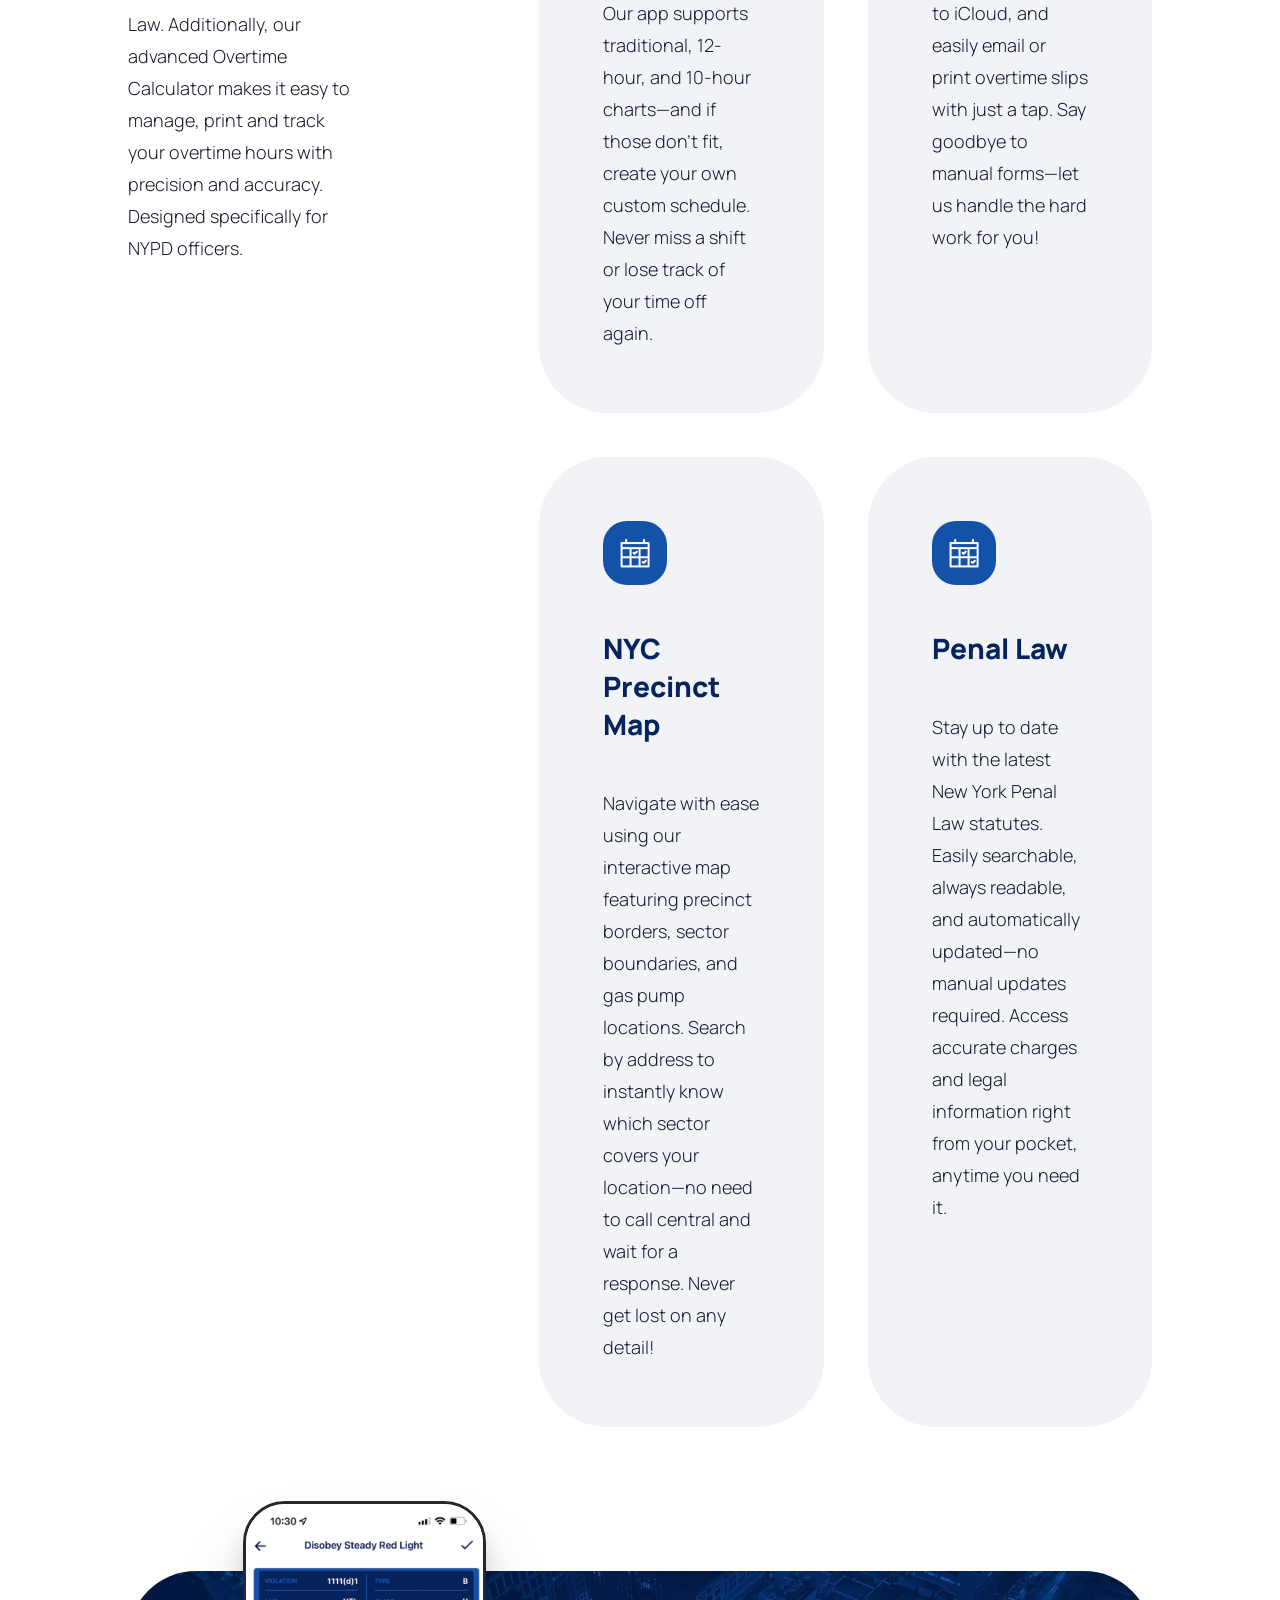
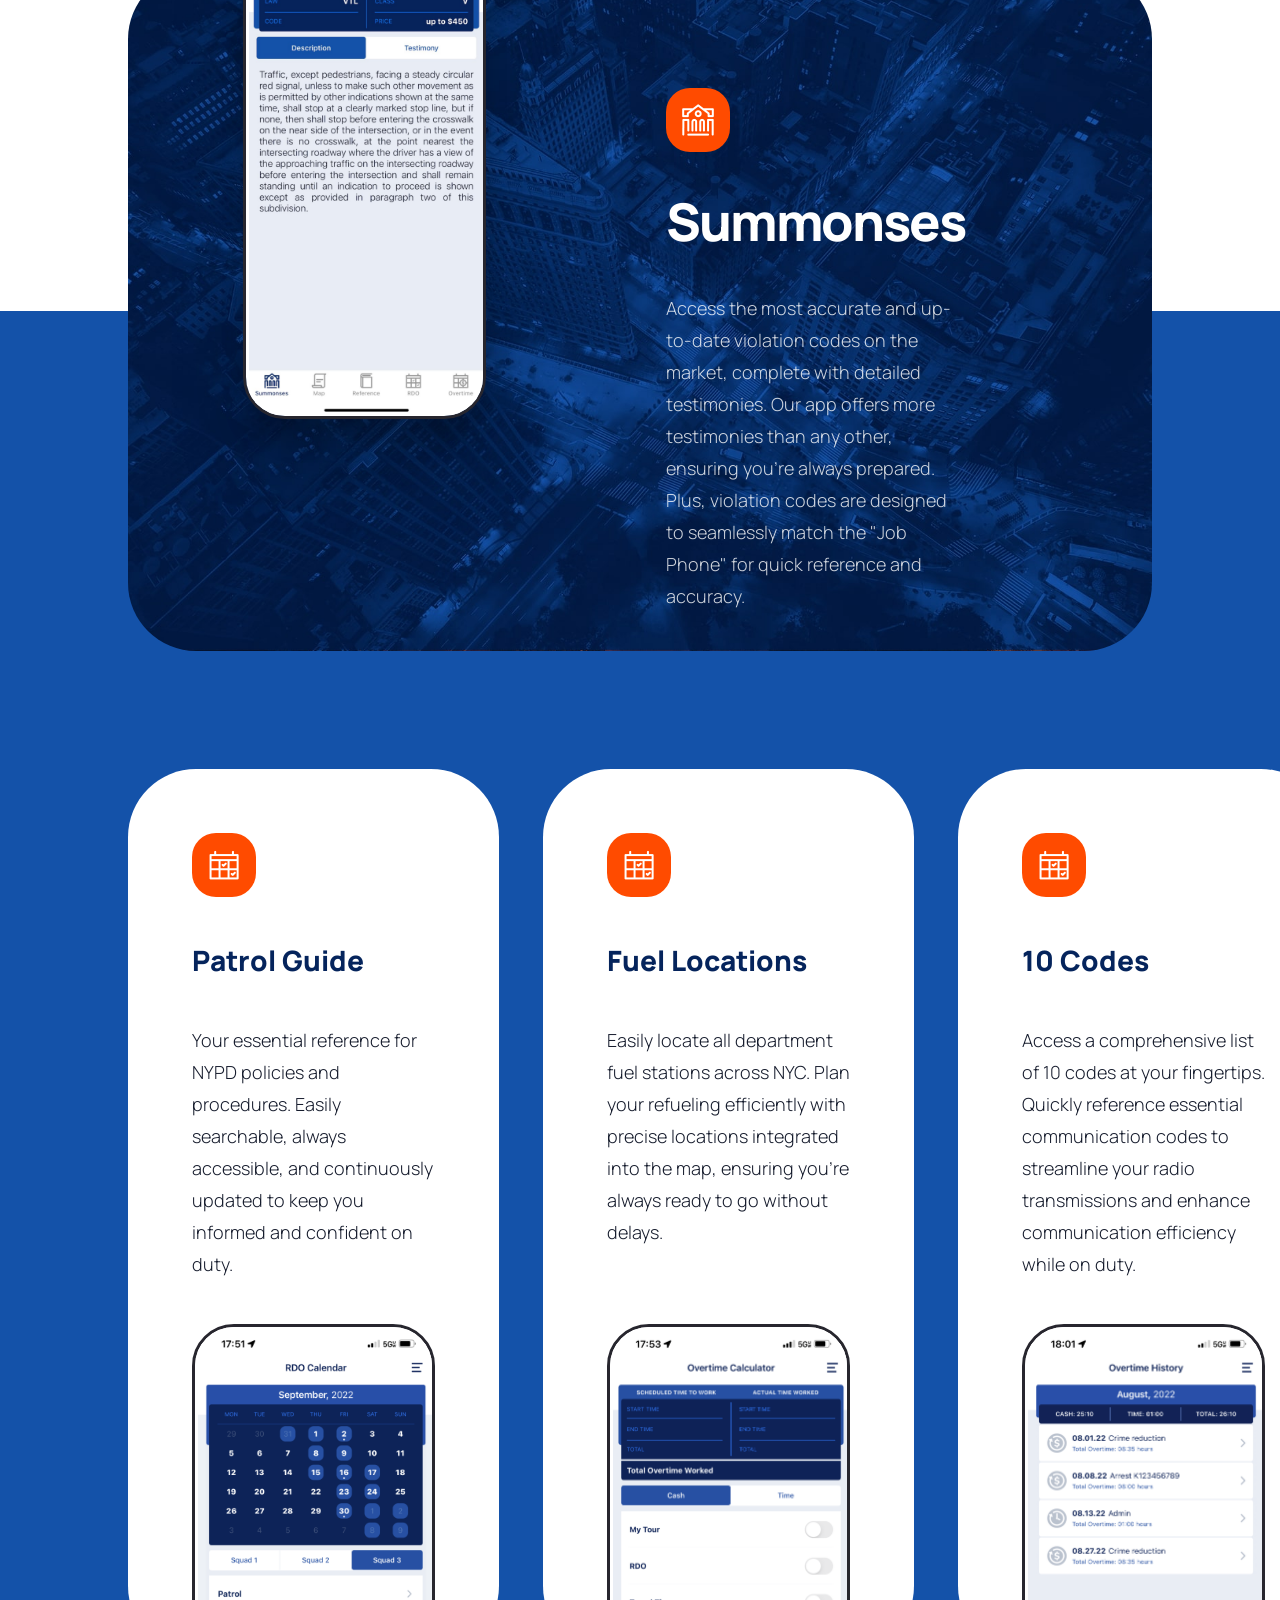
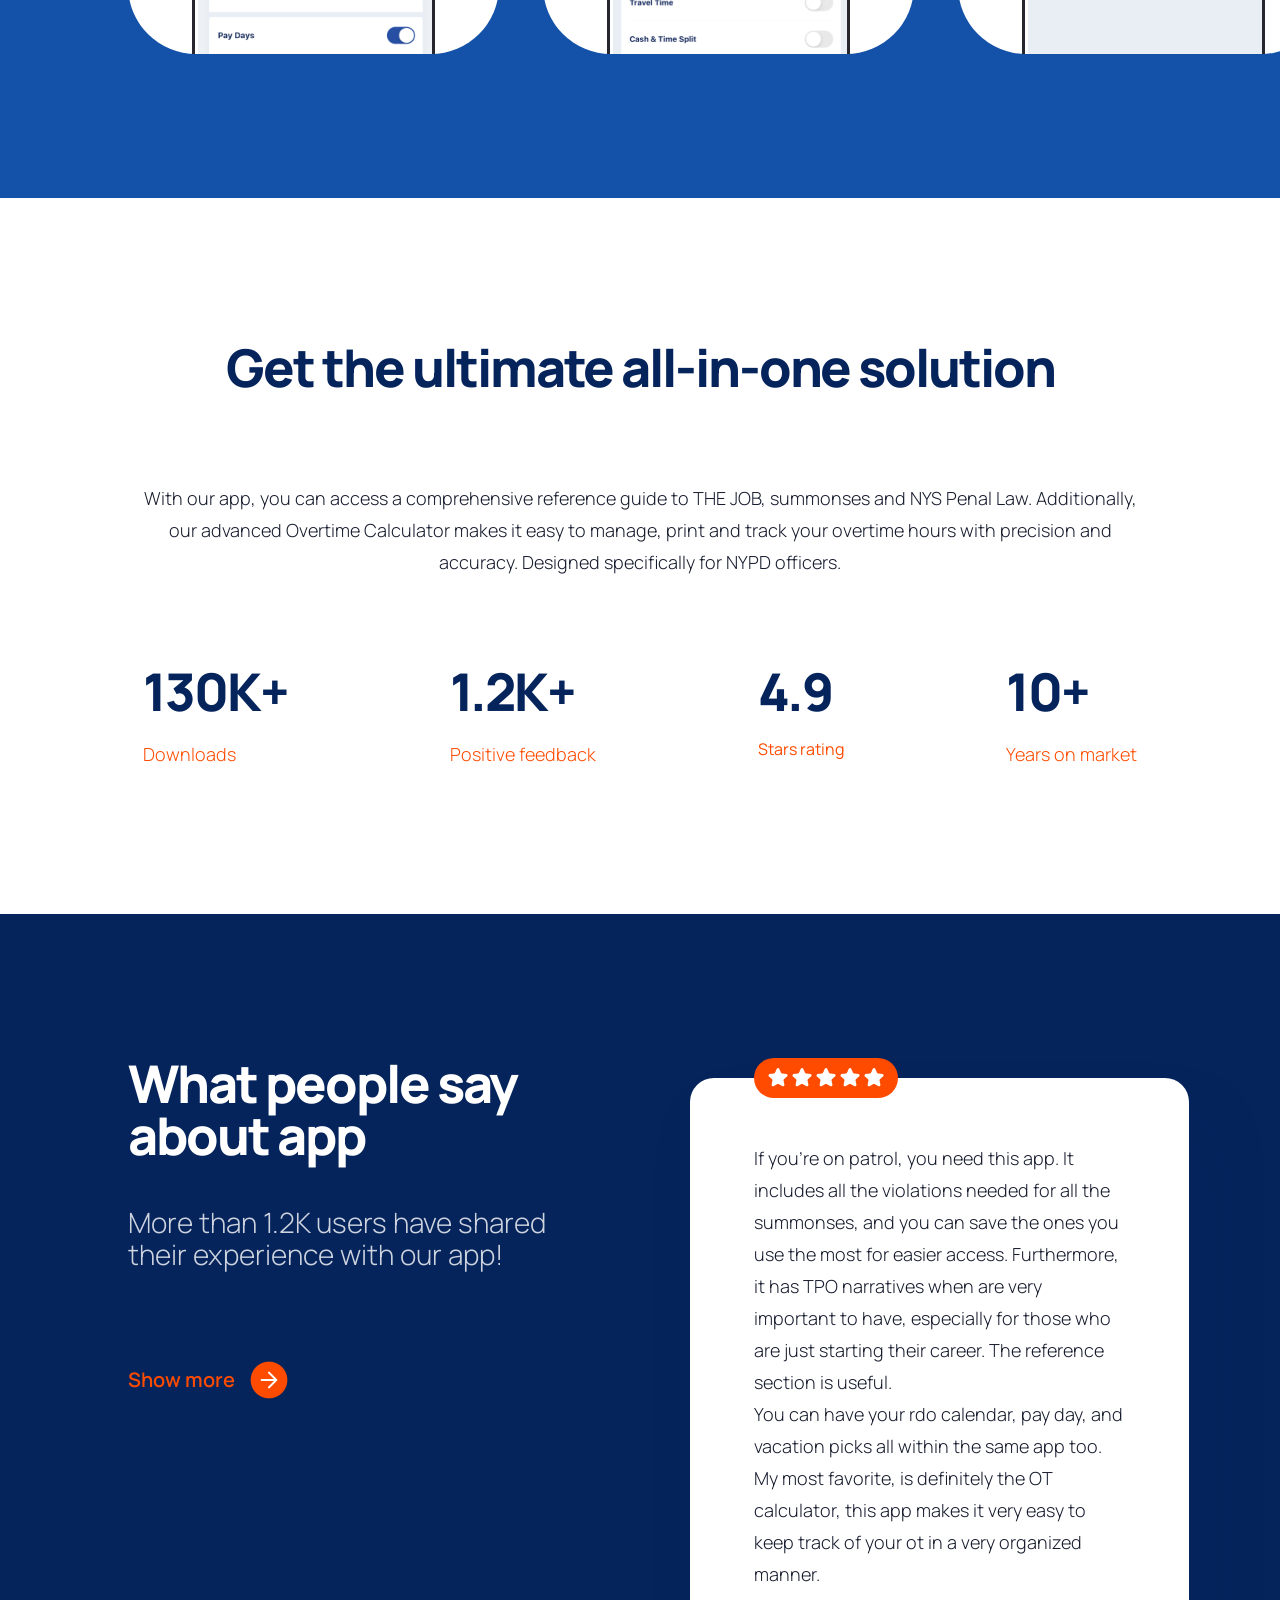
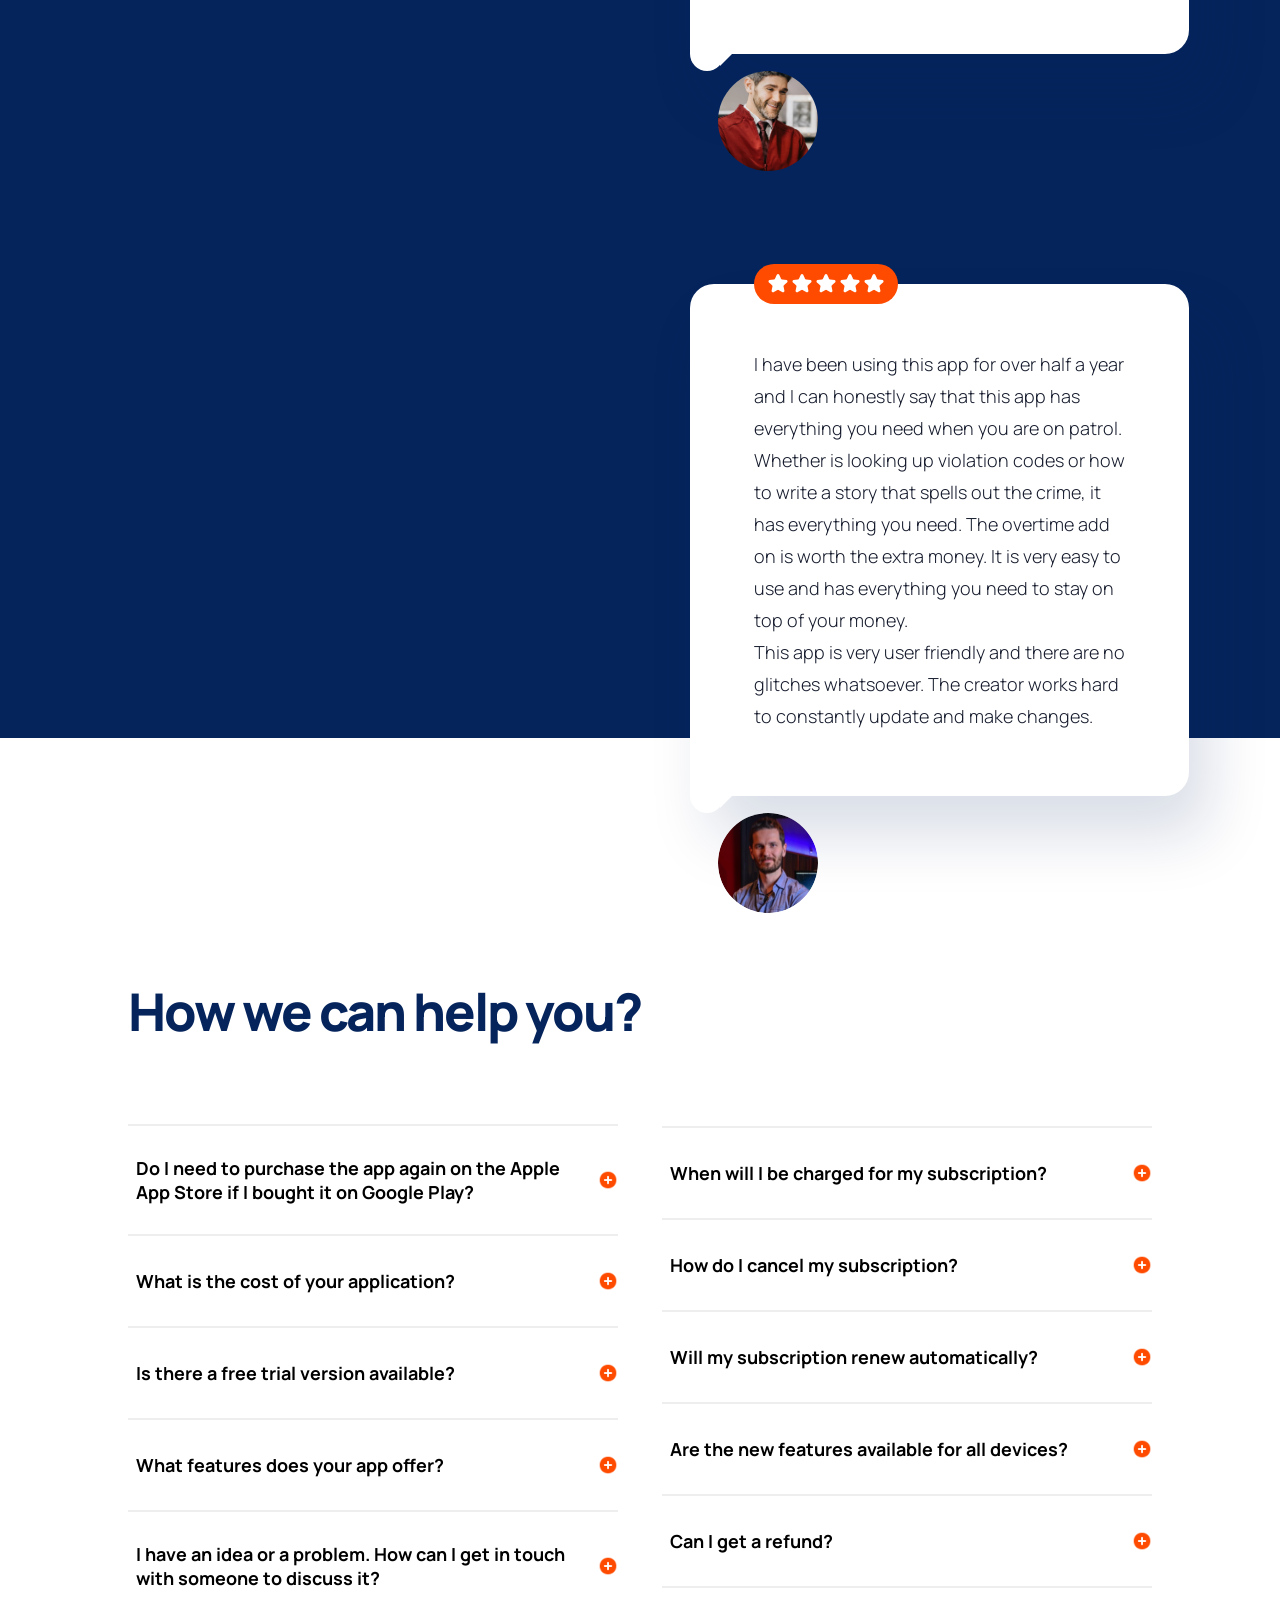
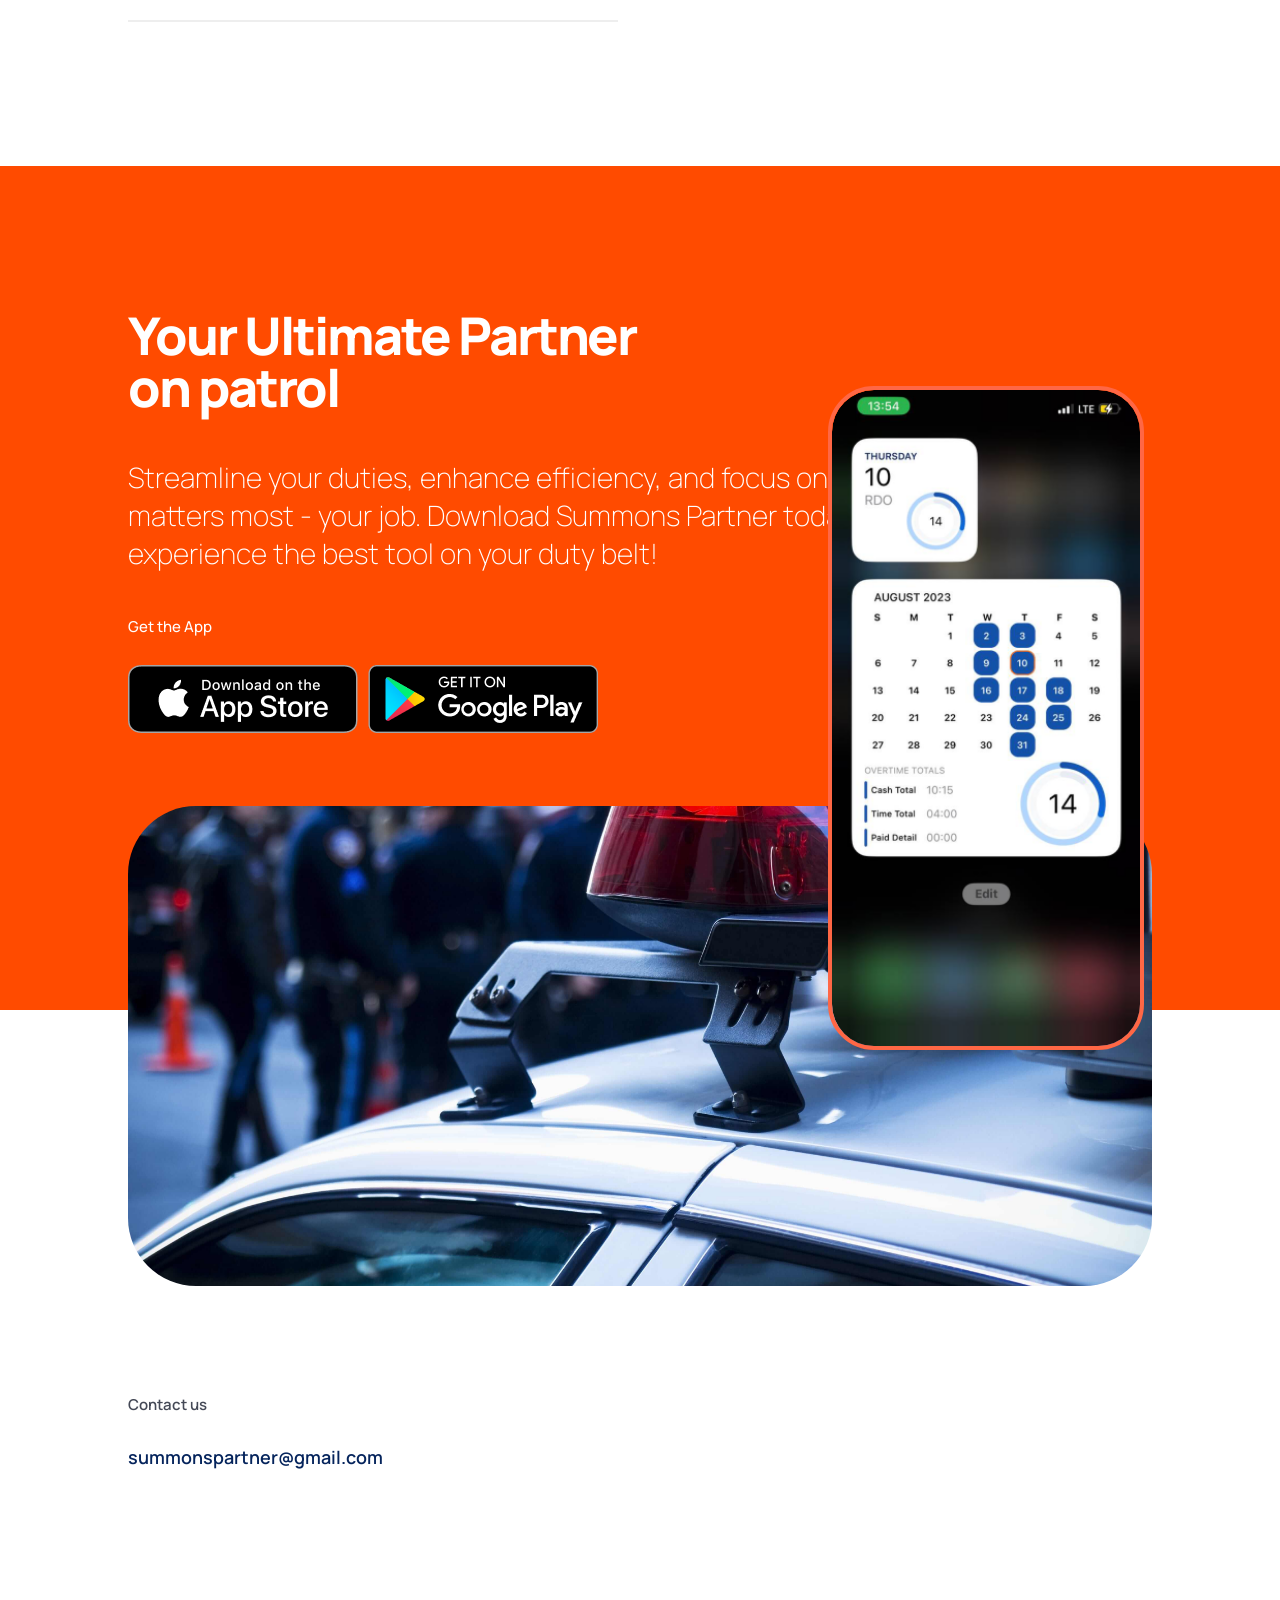
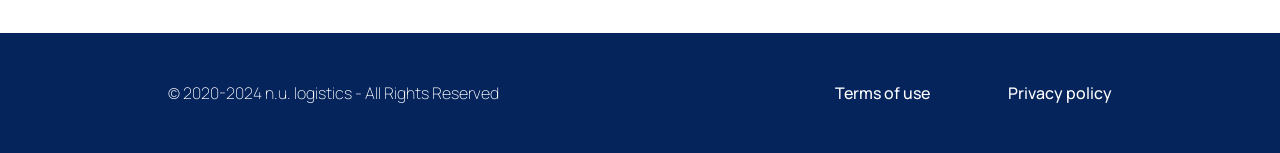
==== commit ed7a755a: "Update index.html" ====
--- a/index.html
+++ b/index.html
@@ -10,6 +10,7 @@
     <link rel="preconnect" href="https://fonts.gstatic.com" crossorigin>
     <link href="https://fonts.googleapis.com/css2?family=Manrope:wght@200..800&display=swap" rel="stylesheet">
     <title>Summons Partner</title>
+    <meta name="description" content="The ultimate all-in-one app for NYPD officers. Access Summonses, RDO Calendars, Police Overtime Calculators, NYC Precinct Maps, Penal Laws, and more. Simplify your workflow and enhance efficiency - download now!">
   </head>
   <body>
     <noscript>You need to enable JavaScript to run this app.</noscript>
@@ -72,7 +73,7 @@
                   </div>
               </div>
               <div class="main-label-description">
-                  for police officers in New York State.
+                  for Police Officers in New York State.
               </div>
           </div>
           <div class="App-main-content-container">
